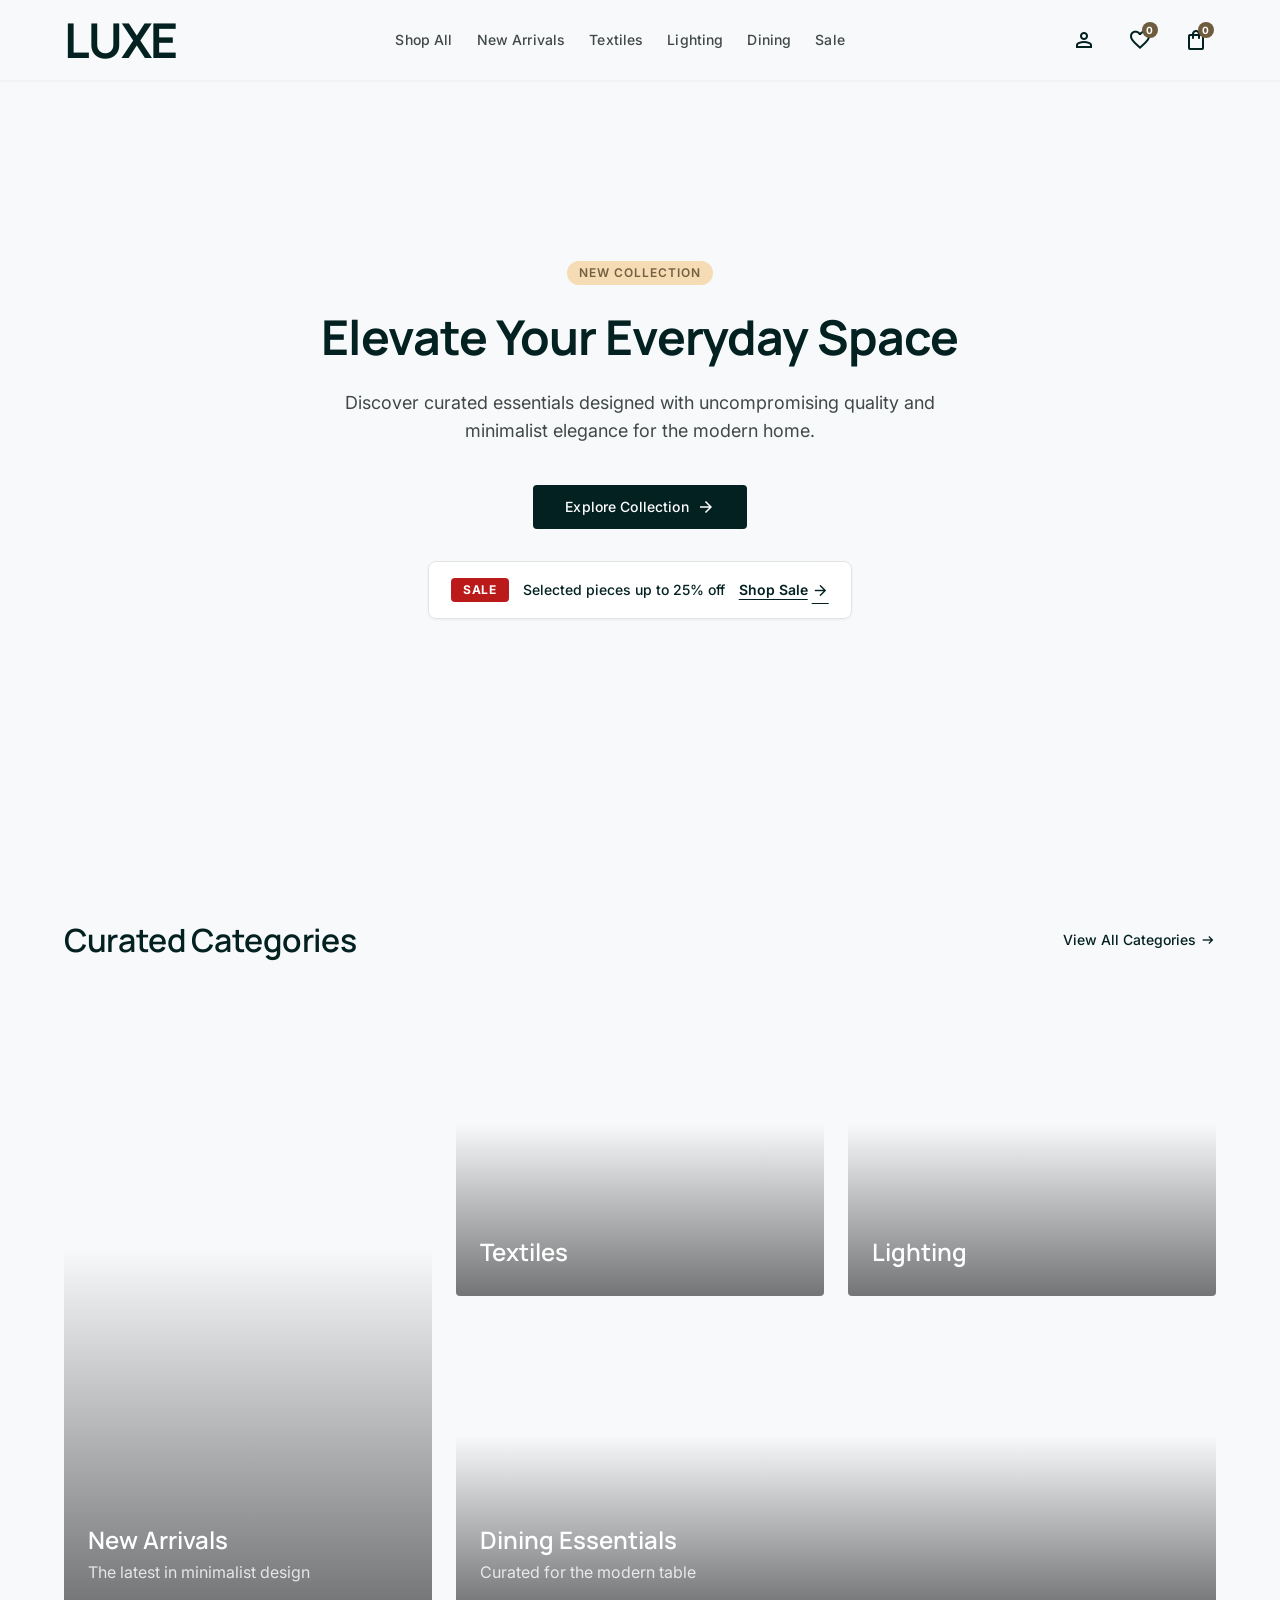
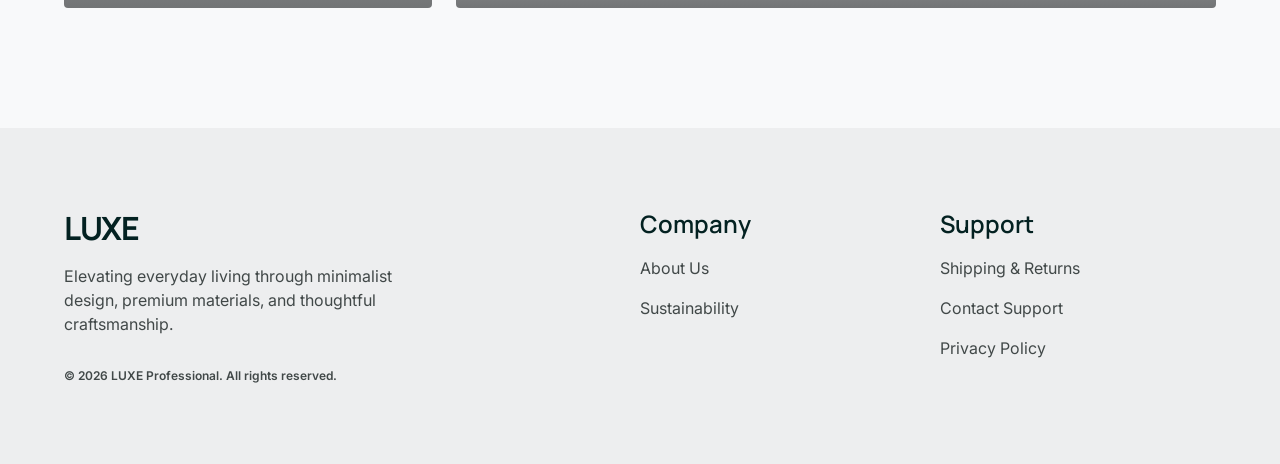
==== index.html @ 27bda7c8 "moved index.html to main folder" ====
<!DOCTYPE html>
<html lang="en">

<head>
  <meta charset="utf-8" />
  <meta name="viewport" content="width=device-width, initial-scale=1.0" />
  <title>LUXE Professional — Elevate Your Everyday Space</title>
  <meta name="description"
    content="Discover curated essentials designed with uncompromising quality and minimalist elegance for the modern home." />
  <link rel="preconnect" href="https://fonts.googleapis.com" />
  <link rel="preconnect" href="https://fonts.gstatic.com" crossorigin />
  <link href="https://fonts.googleapis.com/css2?family=Material+Symbols+Outlined:wght,FILL@100..700,0..1&display=swap"
    rel="stylesheet" />
  <link href="ethereal_commerce/css/styles.css" rel="stylesheet" />
</head>

<body>

  <!-- ======= HEADER ======= -->
  <header class="site-header" id="site-header">
    <div class="container header-inner">
      <a class="logo" href="index.html">LUXE</a>

      <nav class="nav-links" id="nav-links">
        <a class="nav-link" href="ethereal_commerce/shop.html">Shop All</a>
        <a class="nav-link" href="ethereal_commerce/shop.html?category=new-arrivals">New Arrivals</a>
        <a class="nav-link" href="ethereal_commerce/shop.html?category=textiles">Textiles</a>
        <a class="nav-link" href="ethereal_commerce/shop.html?category=lighting">Lighting</a>
        <a class="nav-link" href="ethereal_commerce/shop.html?category=dining">Dining</a>
        <a class="nav-link " href="ethereal_commerce/sale.html">Sale</a>

      </nav>

      <div class="header-icons">
        <button class="icon-btn" aria-label="Account" onclick="location.href='ethereal_commerce/account.html'">
          <span class="material-symbols-outlined">person</span>
        </button>
        <button class="icon-btn" aria-label="Wishlist" onclick="location.href='ethereal_commerce/wishlist.html'">
          <span class="material-symbols-outlined">favorite</span>
          <span class="wishlist-badge" id="wishlist-badge">0</span>
        </button>
        <button class="icon-btn" aria-label="Cart" onclick="location.href='ethereal_commerce/cart.html'">
          <span class="material-symbols-outlined">shopping_bag</span>
          <span class="cart-badge" id="cart-badge">0</span>
        </button>
        <button class="icon-btn mobile-menu-btn" aria-label="Menu" id="menu-toggle">
          <span class="material-symbols-outlined">menu</span>
        </button>
      </div>
    </div>
  </header>

  <!-- ======= MAIN ======= -->
  <main style="flex-grow:1;">

    <!-- Hero Section -->
    <section class="hero" id="hero">
      <div class="hero-bg"
        style="background-image: url('https://lh3.googleusercontent.com/aida-public/[base64]')">
      </div>
      <div class="hero-gradient"></div>
      <div class="hero-content">
        <span class="chip chip-champagne chip-pill animate-fade-in-up"
          style="margin-bottom:24px; letter-spacing:0.08em;">NEW COLLECTION</span>
        <h1 class="display-lg animate-fade-in-up stagger-1">Elevate Your Everyday Space</h1>
        <p class="body-lg animate-fade-in-up stagger-2">Discover curated essentials designed with uncompromising quality
          and minimalist elegance for the modern home.</p>
        <a class="btn btn-primary animate-fade-in-up stagger-3" href="ethereal_commerce/shop.html">
          Explore Collection
          <span class="material-symbols-outlined" style="font-size:18px;">arrow_forward</span>
        </a>
        <div class="sale-banner-home">

          <span class="chip chip-sale">
            SALE
          </span>

          <span class="sale-banner-text">
            Selected pieces up to 25% off
          </span>

          <a href="ethereal_commerce/sale.html" class="sale-banner-link">
            Shop Sale

            <span class="material-symbols-outlined">
              arrow_forward
            </span>
          </a>

        </div>
      </div>
    </section>


    <!-- Curated Categories -->
    <section class="categories-section" id="categories">
      <div class="container">
        <div class="section-header">
          <h2 class="headline-lg">Curated Categories</h2>
          <a class="section-link" href="ethereal_commerce/categories.html">
            View All Categories
            <span class="material-symbols-outlined" style="font-size:16px;">arrow_right_alt</span>
          </a>
        </div>

        <div class="categories-grid">
          <!-- Category 1: New Arrivals (tall) -->
          <a class="category-card" href="ethereal_commerce/category.html?category=new-arrivals" id="cat-new-arrivals">
            <div class="category-card-bg"
              style="background-image: url('https://lh3.googleusercontent.com/aida-public/[base64]')">
            </div>
            <div class="category-card-overlay"></div>
            <div class="category-card-content">
              <h3 class="headline-md">New Arrivals</h3>
              <p class="body-md">The latest in minimalist design</p>
            </div>
          </a>

          <!-- Category 2: Textiles -->
          <a class="category-card" href="ethereal_commerce/category.html?category=textiles" id="cat-textiles">
            <div class="category-card-bg"
              style="background-image: url('https://lh3.googleusercontent.com/aida-public/[base64]')">
            </div>
            <div class="category-card-overlay"></div>
            <div class="category-card-content">
              <h3 class="headline-md">Textiles</h3>
            </div>
          </a>

          <!-- Category 3: Lighting -->
          <a class="category-card" href="ethereal_commerce/category.html?category=lighting" id="cat-lighting">
            <div class="category-card-bg"
              style="background-image: url('https://lh3.googleusercontent.com/aida-public/[base64]')">
            </div>
            <div class="category-card-overlay"></div>
            <div class="category-card-content">
              <h3 class="headline-md">Lighting</h3>
            </div>
          </a>

          <!-- Category 4: Dining Essentials (wide) -->
          <a class="category-card" href="ethereal_commerce/category.html?category=dining" id="cat-dining">
            <div class="category-card-bg"
              style="background-image: url('https://lh3.googleusercontent.com/aida-public/[base64]')">
            </div>
            <div class="category-card-overlay"></div>
            <div class="category-card-content">
              <h3 class="headline-md">Dining Essentials</h3>
              <p class="body-md">Curated for the modern table</p>
            </div>
          </a>
        </div>
      </div>
    </section>

  </main>


  <!-- ======= FOOTER ======= -->
  <footer class="site-footer">
    <div class="container footer-inner">
      <div class="footer-brand">
        <span class="logo" style="font-size:32px; line-height:40px;">LUXE</span>
        <p class="footer-brand-desc">Elevating everyday living through minimalist design, premium materials, and
          thoughtful craftsmanship.</p>
        <p class="footer-copyright">© 2026 LUXE Professional. All rights reserved.</p>
      </div>
      <div>
        <h4 class="footer-col-title">Company</h4>
        <div class="footer-links">
          <a class="footer-link" href="#">About Us</a>
          <a class="footer-link" href="#">Sustainability</a>
        </div>
      </div>
      <div>
        <h4 class="footer-col-title">Support</h4>
        <div class="footer-links">
          <a class="footer-link" href="#">Shipping &amp; Returns</a>
          <a class="footer-link" href="#">Contact Support</a>
          <a class="footer-link" href="#">Privacy Policy</a>
        </div>
      </div>
    </div>
  </footer>

  <script src="js/app.js"></script>
</body>

</html>
---- ethereal_commerce/css/styles.css ----
/* ========================================================================
   LUXE — Design System (Ethereal Commerce)
   ======================================================================== */

/* --- Google Fonts --- */
@import url('https://fonts.googleapis.com/css2?family=Inter:wght@400;500;600&family=Manrope:wght@600;700&display=swap');

/* --- CSS Custom Properties --- */
:root {
  /* Colors — Surface */
  --surface: #f8f9fa;
  --surface-dim: #d9dadb;
  --surface-bright: #f8f9fa;
  --surface-container-lowest: #ffffff;
  --surface-container-low: #f3f4f5;
  --surface-container: #edeeef;
  --surface-container-high: #e7e8e9;
  --surface-container-highest: #e1e3e4;
  --on-surface: #191c1d;
  --on-surface-variant: #414848;
  --inverse-surface: #2e3132;
  --inverse-on-surface: #f0f1f2;
  --surface-variant: #e1e3e4;
  --surface-tint: #476363;

  /* Colors — Primary */
  --primary: #032121;
  --on-primary: #ffffff;
  --primary-container: #1a3636;
  --on-primary-container: #829f9f;
  --inverse-primary: #aecccc;
  --primary-fixed: #cae8e8;
  --primary-fixed-dim: #aecccc;
  --on-primary-fixed: #022020;
  --on-primary-fixed-variant: #304b4b;

  /* Colors — Secondary */
  --secondary: #6f5b3d;
  --on-secondary: #ffffff;
  --secondary-container: #f6dcb5;
  --on-secondary-container: #736041;
  --secondary-fixed: #f9dfb8;
  --secondary-fixed-dim: #dcc39e;
  --on-secondary-fixed: #261903;
  --on-secondary-fixed-variant: #554427;

  /* Colors — Tertiary */
  --tertiary: #2e170b;
  --on-tertiary: #ffffff;
  --tertiary-container: #462b1e;
  --on-tertiary-container: #b89180;
  --tertiary-fixed: #ffdbcc;
  --tertiary-fixed-dim: #e8bdaa;
  --on-tertiary-fixed: #2d160a;
  --on-tertiary-fixed-variant: #5e4032;

  /* Colors — Error */
  --error: #ba1a1a;
  --on-error: #ffffff;
  --error-container: #ffdad6;
  --on-error-container: #93000a;

  /* Colors — Background */
  --background: #f8f9fa;
  --on-background: #191c1d;

  /* Colors — Outline */
  --outline: #727878;
  --outline-variant: #c1c8c7;

  /* Border Radius */
  --radius-sm: 0.25rem;
  --radius: 0.5rem;
  --radius-md: 0.75rem;
  --radius-lg: 1rem;
  --radius-xl: 1.5rem;
  --radius-full: 9999px;

  /* Spacing */
  --unit: 8px;
  --gutter: 24px;
  --container-max: 1280px;
  --margin-desktop: 64px;
  --margin-mobile: 20px;

  /* Shadows */
  --shadow-sm: 0 1px 3px rgba(0, 0, 0, 0.05);
  --shadow-md: 0 4px 20px rgba(0, 0, 0, 0.05);
  --shadow-lg: 0 10px 40px rgba(0, 0, 0, 0.08);
}

/* --- Reset & Base --- */
*,
*::before,
*::after {
  margin: 0;
  padding: 0;
  box-sizing: border-box;
}

html {
  scroll-behavior: smooth;
  -webkit-text-size-adjust: 100%;
}

body {
  font-family: 'Inter', sans-serif;
  font-size: 16px;
  line-height: 24px;
  font-weight: 400;
  color: var(--on-background);
  background-color: var(--background);
  -webkit-font-smoothing: antialiased;
  -moz-osx-font-smoothing: grayscale;
  min-height: 100vh;
  display: flex;
  flex-direction: column;
}

a {
  color: inherit;
  text-decoration: none;
}

img {
  display: block;
  max-width: 100%;
  height: auto;
}

button {
  font-family: inherit;
  cursor: pointer;
  border: none;
  background: none;
  font-size: inherit;
  color: inherit;
}

input,
select {
  font-family: inherit;
  font-size: inherit;
  color: inherit;
}

ul,
ol {
  list-style: none;
}

/* --- Typography --- */
.display-lg {
  font-family: 'Manrope', sans-serif;
  font-size: 48px;
  line-height: 56px;
  font-weight: 700;
  letter-spacing: -0.02em;
}

.headline-lg {
  font-family: 'Manrope', sans-serif;
  font-size: 32px;
  line-height: 40px;
  font-weight: 600;
  letter-spacing: -0.01em;
}

.headline-md {
  font-family: 'Manrope', sans-serif;
  font-size: 24px;
  line-height: 32px;
  font-weight: 600;
}

.body-lg {
  font-family: 'Inter', sans-serif;
  font-size: 18px;
  line-height: 28px;
  font-weight: 400;
}

.body-md {
  font-family: 'Inter', sans-serif;
  font-size: 16px;
  line-height: 24px;
  font-weight: 400;
}

.label-md {
  font-family: 'Inter', sans-serif;
  font-size: 14px;
  line-height: 20px;
  font-weight: 500;
  letter-spacing: 0.01em;
}

.label-sm {
  font-family: 'Inter', sans-serif;
  font-size: 12px;
  line-height: 16px;
  font-weight: 600;
}

/* --- Layout --- */
.container {
  max-width: var(--container-max);
  margin: 0 auto;
  padding-left: var(--margin-desktop);
  padding-right: var(--margin-desktop);
  width: 100%;
}

/* --- Material Icons --- */
.material-symbols-outlined {
  font-variation-settings: 'FILL' 0, 'wght' 400, 'GRAD' 0, 'opsz' 24;
  vertical-align: middle;
}

.material-symbols-outlined.filled {
  font-variation-settings: 'FILL' 1, 'wght' 400, 'GRAD' 0, 'opsz' 24;
}

/* =====================================================
   HEADER / NAVBAR
   ===================================================== */
.site-header {
  position: sticky;
  top: 0;
  z-index: 50;
  background: var(--surface);
  box-shadow: var(--shadow-sm);
  transition: all 0.3s ease;
}

.header-inner {
  display: flex;
  align-items: center;
  justify-content: space-between;
  height: 80px;
}

.logo {
  font-family: 'Manrope', sans-serif;
  font-size: 48px;
  line-height: 56px;
  font-weight: 700;
  letter-spacing: -0.04em;
  color: var(--primary);
  transition: opacity 0.2s;
}

.logo:hover {
  opacity: 0.8;
}

/* Desktop Nav */
.nav-links {
  display: flex;
  align-items: center;
  gap: var(--gutter);
}

.nav-link {
  font-family: 'Inter', sans-serif;
  font-size: 14px;
  line-height: 20px;
  font-weight: 500;
  letter-spacing: 0.01em;
  color: var(--on-surface-variant);
  transition: color 0.2s, opacity 0.2s;
}

.nav-link:hover {
  color: var(--primary);
}

.nav-link.active {
  color: var(--primary);
  font-weight: 600;
  border-bottom: 2px solid var(--primary);
  padding-bottom: 2px;
}

/* Header Icons */
.header-icons {
  display: flex;
  align-items: center;
  gap: 16px;
  color: var(--primary);
}

.icon-btn {
  display: flex;
  align-items: center;
  justify-content: center;
  padding: 8px;
  transition: opacity 0.2s;
  position: relative;
}

.icon-btn:hover {
  opacity: 0.7;
}

.cart-badge,
.wishlist-badge {
  position: absolute;
  top: 2px;
  right: 2px;
  background: var(--secondary);
  color: var(--on-secondary);
  font-size: 10px;
  font-weight: 700;
  width: 16px;
  height: 16px;
  border-radius: var(--radius-full);
  display: flex;
  align-items: center;
  justify-content: center;
  line-height: 1;
}

/* Mobile Menu Toggle */
.mobile-menu-btn {
  display: none;
  padding: 8px;
  color: var(--primary);
}

/* =====================================================
   BUTTONS
   ===================================================== */
.btn {
  display: inline-flex;
  align-items: center;
  justify-content: center;
  gap: 8px;
  font-family: 'Inter', sans-serif;
  font-size: 14px;
  line-height: 20px;
  font-weight: 500;
  letter-spacing: 0.01em;
  border-radius: var(--radius-sm);
  padding: 12px 32px;
  transition: all 0.2s ease;
  cursor: pointer;
  border: none;
}

.btn-primary {
  background: var(--primary);
  color: var(--on-primary);
}

.btn-primary:hover {
  background: var(--primary-container);
  color: var(--on-primary);
}

.btn-secondary {
  background: transparent;
  color: var(--on-background);
  border: 1px solid var(--on-background);
}

.btn-secondary:hover {
  background: var(--surface-container);
}

.btn-ghost {
  background: transparent;
  color: var(--primary);
  padding: 8px 0;
}

.btn-ghost:hover {
  opacity: 0.8;
}

/* Full Width */
.btn-full {
  width: 100%;
}

/* =====================================================
   INPUTS
   ===================================================== */
.input-field {
  width: 100%;
  padding: 10px 16px;
  border: 1px solid var(--outline-variant);
  border-radius: var(--radius-sm);
  background: var(--surface-container-lowest);
  color: var(--on-background);
  font-family: 'Inter', sans-serif;
  font-size: 16px;
  line-height: 24px;
  transition: border-color 0.2s;
  outline: none;
}

.input-field:focus {
  border-color: var(--on-background);
}

.input-field::placeholder {
  color: var(--outline);
}

/* Select */
.select-field {
  appearance: none;
  background: transparent;
  border: 1px solid var(--outline-variant);
  color: var(--on-surface);
  font-family: 'Inter', sans-serif;
  font-size: 14px;
  line-height: 20px;
  font-weight: 500;
  padding: 10px 40px 10px 16px;
  border-radius: var(--radius-sm);
  cursor: pointer;
  transition: border-color 0.2s;
  outline: none;
}

.select-field:focus {
  border-color: var(--primary);
}

.select-wrapper {
  position: relative;
  display: inline-block;
}

.select-wrapper .material-symbols-outlined {
  position: absolute;
  right: 12px;
  top: 50%;
  transform: translateY(-50%);
  pointer-events: none;
  color: var(--on-surface-variant);
}

/* Checkbox */
.checkbox-label {
  display: flex;
  align-items: center;
  gap: 12px;
  cursor: pointer;
  font-size: 16px;
  line-height: 24px;
  color: var(--on-surface-variant);
  transition: color 0.2s;
}

.checkbox-label:hover {
  color: var(--primary);
}

.checkbox-label input[type="checkbox"] {
  width: 16px;
  height: 16px;
  accent-color: var(--primary);
  cursor: pointer;
  border-radius: var(--radius-sm);
}

/* =====================================================
   CHIPS / TAGS
   ===================================================== */
.chip {
  display: inline-block;
  padding: 4px 12px;
  font-family: 'Inter', sans-serif;
  font-size: 12px;
  line-height: 16px;
  font-weight: 600;
  letter-spacing: 0.05em;
  text-transform: uppercase;
  border-radius: var(--radius-sm);
}

.chip-secondary {
  background: var(--secondary);
  color: var(--on-secondary);
}

.chip-champagne {
  background: var(--secondary-container);
  color: var(--on-secondary-container);
}

.chip-tertiary {
  background: var(--tertiary);
  color: var(--on-tertiary);
}

.chip-outline {
  background: rgba(114, 120, 120, 0.15);
  color: var(--on-surface);
  backdrop-filter: blur(8px);
}

.chip-pill {
  border-radius: var(--radius-full);
}

/* =====================================================
   PRODUCT CARDS
   ===================================================== */
.product-card {
  display: flex;
  flex-direction: column;
  cursor: pointer;
}

.product-card-image {
  position: relative;
  width: 100%;
  aspect-ratio: 3 / 4;
  background: transparent;
  overflow: hidden;
  margin-bottom: 16px;
  border-radius: var(--radius-sm);
}

.product-card-image img {
  width: 100%;
  height: 100%;
  object-fit: contain;
  transition: transform 0.5s ease;
}

.product-card:hover .product-card-image img {
  transform: scale(1.05);
}

.product-card-image .chip {
  position: absolute;
  top: 16px;
  left: 16px;
  z-index: 2;
}

.product-card-image .quick-add {
  position: absolute;
  bottom: 16px;
  right: 16px;
  width: 44px;
  height: 44px;
  border-radius: var(--radius-full);
  background: rgba(248, 249, 250, 0.8);
  backdrop-filter: blur(8px);
  display: flex;
  align-items: center;
  justify-content: center;
  color: var(--primary);
  box-shadow: var(--shadow-sm);
  opacity: 0;
  transform: translateY(16px);
  transition: all 0.3s ease;
}

.product-card:hover .product-card-image .quick-add {
  opacity: 1;
  transform: translateY(0);
}

.quick-add:hover {
  background: var(--surface);
}

.product-card-info {
  display: flex;
  justify-content: space-between;
  align-items: flex-start;
}

.product-card-name {
  font-family: 'Manrope', sans-serif;
  font-size: 16px;
  line-height: 24px;
  font-weight: 600;
  color: var(--primary);
  margin-bottom: 4px;
}

.product-card-variant {
  font-size: 14px;
  color: var(--on-surface-variant);
}

.product-card-price {
  font-family: 'Inter', sans-serif;
  font-size: 18px;
  line-height: 28px;
  font-weight: 500;
  color: var(--primary);
}

/* Wishlist on card */
.product-card-image .wishlist-btn {
  position: absolute;
  top: 12px;
  right: 12px;
  width: 34px;
  height: 34px;
  border-radius: var(--radius-full);
  background: rgba(248, 249, 250, 0.88);
  backdrop-filter: blur(4px);
  display: flex;
  align-items: center;
  justify-content: center;
  color: var(--on-surface-variant);
  opacity: 0;
  transition: all 0.25s ease;
  z-index: 3;
}

.product-card:hover .product-card-image .wishlist-btn {
  opacity: 1;
}

.product-card-image .wishlist-btn.active,
.wishlist-btn.active {
  opacity: 1 !important;
  color: var(--error);
  background: var(--surface-container-lowest);
  box-shadow: var(--shadow-sm);
}

.wishlist-btn:hover {
  color: var(--error);
  background: var(--surface-container-lowest);
  transform: scale(1.08);
}

.wishlist-btn .material-symbols-outlined {
  transition: transform 0.2s ease, font-variation-settings 0.2s ease;
}

.wishlist-btn.active .material-symbols-outlined,
.wishlist-action.active .material-symbols-outlined {
  font-variation-settings: 'FILL' 1;
  color: var(--error);
}

.wishlist-action.active {
  border-color: var(--error);
  background: rgba(186, 26, 26, 0.06);
  color: var(--error);
}

/* =====================================================
   BREADCRUMBS
   ===================================================== */
.breadcrumbs {
  display: flex;
  align-items: center;
  gap: 4px;
  font-size: 14px;
  font-weight: 500;
  color: var(--on-surface-variant);
  margin-bottom: 32px;
}

.breadcrumbs a {
  transition: color 0.2s;
}

.breadcrumbs a:hover {
  color: var(--primary);
}

.breadcrumbs .material-symbols-outlined {
  font-size: 16px;
}

.breadcrumbs .current {
  color: var(--primary);
  font-weight: 600;
}

/* =====================================================
   QUANTITY SELECTOR
   ===================================================== */
.qty-selector {
  display: flex;
  align-items: center;
  border: 1px solid var(--outline-variant);
  border-radius: var(--radius-sm);
  overflow: hidden;
}

.qty-selector button {
  width: 40px;
  height: 40px;
  display: flex;
  align-items: center;
  justify-content: center;
  color: var(--on-surface-variant);
  transition: background 0.2s, color 0.2s;
}

.qty-selector button:hover {
  background: var(--surface-container);
  color: var(--primary);
}

.qty-selector .qty-value {
  width: 40px;
  text-align: center;
  font-size: 16px;
  line-height: 24px;
  border: none;
  background: transparent;
  outline: none;
}

/* =====================================================
   SIZE SELECTOR
   ===================================================== */
.size-grid {
  display: grid;
  grid-template-columns: repeat(4, 1fr);
  gap: 12px;
}

.size-btn {
  padding: 8px;
  text-align: center;
  border: 1px solid var(--outline-variant);
  border-radius: var(--radius-sm);
  font-family: 'Inter', sans-serif;
  font-size: 14px;
  font-weight: 500;
  color: var(--on-surface-variant);
  transition: all 0.2s;
}

.size-btn:hover {
  border-color: var(--primary);
  color: var(--primary);
}

.size-btn.active {
  border-width: 2px;
  border-color: var(--primary);
  color: var(--primary);
  font-weight: 600;
}

.size-btn.disabled {
  color: var(--outline);
  cursor: not-allowed;
  background: var(--surface-container-lowest);
}

/* =====================================================
   COLOR SELECTOR
   ===================================================== */
.color-swatches {
  display: flex;
  gap: 12px;
}

.color-swatch {
  width: 32px;
  height: 32px;
  border-radius: var(--radius-full);
  border: none;
  cursor: pointer;
  transition: all 0.2s;
  outline: 1px solid var(--outline-variant);
  outline-offset: 2px;
}

.color-swatch.active {
  outline: 2px solid var(--primary);
  outline-offset: 2px;
}

.color-swatch:hover {
  outline-color: var(--outline);
}

/* =====================================================
   ACCORDION (Details & Care / Shipping)
   ===================================================== */
.accordion {
  border-top: 1px solid var(--surface-variant);
}

.accordion details {
  border-bottom: 1px solid var(--surface-variant);
}

.accordion summary {
  display: flex;
  justify-content: space-between;
  align-items: center;
  padding: 16px 0;
  cursor: pointer;
  list-style: none;
  font-family: 'Manrope', sans-serif;
  font-size: 18px;
  font-weight: 600;
  color: var(--on-surface);
}

.accordion summary::-webkit-details-marker {
  display: none;
}

.accordion summary .material-symbols-outlined {
  transition: transform 0.3s ease;
  color: var(--on-surface-variant);
}

.accordion details[open] summary .material-symbols-outlined {
  transform: rotate(180deg);
}

.accordion .accordion-content {
  padding-bottom: 16px;
  font-size: 16px;
  line-height: 24px;
  color: var(--on-surface-variant);
}

.accordion .accordion-content ul {
  list-style: disc;
  padding-left: 20px;
}

.accordion .accordion-content ul li {
  margin-bottom: 8px;
}

/* =====================================================
   PAGINATION
   ===================================================== */
.pagination {
  display: flex;
  justify-content: center;
  align-items: center;
  gap: 8px;
  margin-top: 80px;
}

.page-btn {
  width: 40px;
  height: 40px;
  display: flex;
  align-items: center;
  justify-content: center;
  border-radius: var(--radius-sm);
  font-size: 14px;
  font-weight: 500;
  color: var(--on-surface-variant);
  transition: all 0.2s;
}

.page-btn:hover {
  background: var(--surface-container);
}

.page-btn.active {
  background: var(--primary);
  color: var(--on-primary);
}

.page-arrow {
  width: 40px;
  height: 40px;
  display: flex;
  align-items: center;
  justify-content: center;
  border: 1px solid var(--outline-variant);
  border-radius: var(--radius-sm);
  color: var(--on-surface-variant);
  transition: all 0.2s;
}

.page-arrow:hover {
  color: var(--primary);
  border-color: var(--primary);
}

.page-arrow:disabled {
  cursor: not-allowed;
  opacity: 0.4;
}

/* =====================================================
   PAGE-SPECIFIC: CATEGORY LANDING PAGES
   ===================================================== */
.category-hero {
  position: relative;
  min-height: calc(100vh - 80px);
  display: flex;
  align-items: end;
  background-size: cover;
  background-position: center;
  color: #ffffff;
}

.category-hero-overlay {
  position: absolute;
  inset: 0;
  background: linear-gradient(90deg, rgba(25, 28, 29, 0.76), rgba(25, 28, 29, 0.22));
}

.category-hero-content {
  position: relative;
  z-index: 1;
  max-width: 720px;
  padding-top: 96px;
  padding-bottom: 72px;
}

.category-breadcrumbs {
  margin-bottom: 56px;
}

.category-breadcrumbs a,
.category-breadcrumbs .current {
  color: rgba(255, 255, 255, 0.85);
}

.category-hero .category-eyebrow,
.category-hero h1,
.category-hero p {
  color: #ffffff;
}

.category-hero h1 {
  margin: 12px 0 16px;
}

.category-hero .body-lg {
  max-width: 620px;
  margin-bottom: 32px;
}

.categories-page {
  padding: 64px 0 120px;
}

.categories-page-heading {
  max-width: 680px;
  margin: 40px 0 52px;
}

.categories-page-heading .label-md {
  color: var(--secondary);
  margin-bottom: 12px;
}

.categories-page-heading h1 {
  color: var(--primary);
  margin-bottom: 16px;
}

.categories-page-heading p {
  color: var(--on-surface-variant);
}

.all-categories-grid {
  display: grid;
  grid-template-columns: repeat(2, 1fr);
  gap: 20px;
}

.all-category-card {
  position: relative;
  min-height: 310px;
  padding: 28px;
  display: flex;
  flex-direction: column;
  justify-content: end;
  overflow: hidden;
  background-size: cover;
  background-position: center;
  color: #ffffff;
  border-radius: var(--radius-sm);
  isolation: isolate;
}

.all-category-card::before {
  content: '';
  position: absolute;
  inset: 0;
  z-index: -1;
  background: linear-gradient(to top, rgba(25, 28, 29, 0.72), rgba(25, 28, 29, 0.1));
  transition: background 0.2s;
}

.all-category-card:hover::before {
  background: linear-gradient(to top, rgba(25, 28, 29, 0.82), rgba(25, 28, 29, 0.22));
}

.all-category-card span {
  font-size: 30px;
  font-weight: 500;
  margin-bottom: 8px;
}

.all-category-card small {
  font-size: 16px;
  color: rgba(255, 255, 255, 0.85);
}

@media (max-width: 700px) {
  .category-hero {
    min-height: 480px;
  }

  .all-categories-grid {
    grid-template-columns: 1fr;
  }
}

/* =====================================================
   FOOTER
   ===================================================== */
.site-footer {
  margin-top: auto;
  background: var(--surface-container);
  width: 100%;
}

.footer-inner {
  display: grid;
  grid-template-columns: 2fr 1fr 1fr;
  gap: var(--gutter);
  padding-top: 80px;
  padding-bottom: 80px;
}

.footer-brand .logo {
  margin-bottom: 16px;
  display: block;
}

.footer-brand-desc {
  font-size: 16px;
  line-height: 24px;
  color: var(--on-surface-variant);
  max-width: 360px;
  margin-bottom: 32px;
}

.footer-copyright {
  font-size: 12px;
  line-height: 16px;
  font-weight: 600;
  color: var(--on-surface-variant);
}

.footer-col-title {
  font-family: 'Manrope', sans-serif;
  font-size: 24px;
  line-height: 32px;
  font-weight: 600;
  color: var(--primary);
  margin-bottom: 16px;
}

.footer-links {
  display: flex;
  flex-direction: column;
  gap: 16px;
}

.footer-link {
  font-size: 16px;
  line-height: 24px;
  color: var(--on-surface-variant);
  transition: all 0.2s;
}

.footer-link:hover {
  color: var(--on-surface);
  text-decoration: underline;
}

/* =====================================================
   PAGE-SPECIFIC: HERO
   ===================================================== */
.hero {
  position: relative;
  height: 80vh;
  min-height: 600px;
  width: 100%;
  display: flex;
  align-items: center;
  justify-content: center;
  overflow: hidden;
}

.hero-bg {
  position: absolute;
  inset: 0;
  background-size: cover;
  background-position: center;
  background-repeat: no-repeat;
  opacity: 0.9;
}

.hero-gradient {
  position: absolute;
  inset: 0;
  background: linear-gradient(to top, rgba(248, 249, 250, 0.8), transparent 60%, transparent);
}

.hero-content {
  position: relative;
  z-index: 10;
  text-align: center;
  display: flex;
  flex-direction: column;
  align-items: center;
  max-width: 768px;
  padding: 0 var(--margin-desktop);
}

.hero-content h1 {
  color: var(--primary);
  margin-bottom: 24px;
}

.hero-content p {
  color: var(--on-surface-variant);
  margin-bottom: 40px;
  max-width: 640px;
}

/* =====================================================
   PAGE-SPECIFIC: CATEGORIES GRID
   ===================================================== */
.categories-section {
  padding: 120px 0;
}

.section-header {
  display: flex;
  align-items: center;
  justify-content: space-between;
  margin-bottom: 48px;
}

.section-header h2 {
  color: var(--primary);
}

.section-link {
  display: inline-flex;
  align-items: center;
  gap: 4px;
  font-size: 14px;
  font-weight: 500;
  color: var(--primary);
  transition: opacity 0.2s;
}

.section-link:hover {
  text-decoration: underline;
  text-underline-offset: 4px;
}

.categories-grid {
  display: grid;
  grid-template-columns: repeat(3, 1fr);
  grid-template-rows: repeat(2, 1fr);
  gap: var(--gutter);
  height: 600px;
}

.category-card {
  position: relative;
  overflow: hidden;
  border-radius: var(--radius-sm);
  display: block;
}

.category-card:nth-child(1) {
  grid-row: 1 / 3;
}

.category-card:nth-child(4) {
  grid-column: 2 / 4;
}

.category-card-bg {
  position: absolute;
  inset: 0;
  background-size: cover;
  background-position: center;
  transition: transform 0.7s ease;
}

.category-card:hover .category-card-bg {
  transform: scale(1.05);
}

.category-card-overlay {
  position: absolute;
  inset: 0;
  background: linear-gradient(to top, rgba(25, 28, 29, 0.6), transparent 60%);
}

.category-card-content {
  position: absolute;
  bottom: 0;
  left: 0;
  padding: 24px;
  width: 100%;
}

.category-card-content h3 {
  color: #ffffff;
  margin-bottom: 4px;
}

.category-card-content p {
  color: rgba(255, 255, 255, 0.8);
  font-size: 16px;
}

/* =====================================================
   PAGE-SPECIFIC: SHOP / CATALOG
   ===================================================== */
.shop-header {
  display: flex;
  flex-direction: column;
  gap: 24px;
  margin-bottom: 40px;
  padding-bottom: 24px;
  border-bottom: 1px solid var(--surface-container-highest);
}

.shop-header-row {
  display: flex;
  justify-content: space-between;
  align-items: flex-end;
}

.shop-layout {
  display: flex;
  gap: var(--gutter);
}

.shop-sidebar {
  width: 256px;
  flex-shrink: 0;
  padding-right: 32px;
}

.shop-content {
  flex: 1;
}

.filter-group {
  margin-bottom: 32px;
  padding-bottom: 24px;
  border-bottom: 1px solid var(--surface-container-highest);
}

.filter-title {
  font-family: 'Manrope', sans-serif;
  font-size: 18px;
  font-weight: 600;
  color: var(--primary);
  margin-bottom: 16px;
  display: flex;
  justify-content: space-between;
  align-items: center;
  cursor: pointer;
}

.filter-options {
  display: flex;
  flex-direction: column;
  gap: 12px;
}

.price-range {
  display: flex;
  align-items: center;
  gap: 8px;
}

.price-input-wrap {
  position: relative;
  flex: 1;
}

.price-input-wrap .currency {
  position: absolute;
  left: 12px;
  top: 50%;
  transform: translateY(-50%);
  color: var(--on-surface-variant);
}

.price-input {
  width: 100%;
  padding: 8px 12px 8px 28px;
  border: 1px solid var(--outline-variant);
  border-radius: var(--radius-sm);
  background: transparent;
  font-size: 16px;
  outline: none;
  transition: border-color 0.2s;
}

.price-input:focus {
  border-color: var(--primary);
}



.product-grid {
  display: grid;
  grid-template-columns: repeat(3, 1fr);
  gap: 24px 24px;
  row-gap: 48px;
}

/* =====================================================
   PAGE-SPECIFIC: PRODUCT DETAIL
   ===================================================== */
.product-hero {
  display: grid;
  grid-template-columns: 7fr 5fr;
  gap: 48px;
  margin-bottom: 96px;
}

.gallery {
  display: flex;
  gap: 16px;
  height: 720px;
}

.thumbnails {
  display: flex;
  flex-direction: column;
  gap: 16px;
  width: 96px;
  flex-shrink: 0;
  overflow-y: auto;
}

.thumb {
  width: 100%;
  height: 128px;
  border-radius: var(--radius-sm);
  overflow: hidden;
  border: 2px solid transparent;
  opacity: 0.7;
  cursor: pointer;
  transition: all 0.2s;
  flex-shrink: 0;
}

.thumb:hover {
  opacity: 1;
  border-color: var(--outline-variant);
}

.thumb.active {
  opacity: 1;
  border-color: var(--primary);
}

.thumb img {
  width: 100%;
  height: 100%;
  object-fit: contain;
}

.main-image {
  flex: 1;
  border-radius: var(--radius);
  overflow: hidden;
  background: transparent;
  position: relative;
}

.main-image img {
  width: 100%;
  height: 100%;
  object-fit: contain;
  transition: transform 0.7s ease;
}

.main-image:hover img {
  transform: scale(1.05);
}

.main-image .chip {
  position: absolute;
  top: 16px;
  left: 16px;
  z-index: 2;
}

.product-info {
  display: flex;
  flex-direction: column;
}

.product-title {
  margin-bottom: 8px;
}

.product-meta {
  display: flex;
  align-items: center;
  gap: 16px;
  margin-bottom: 16px;
}

.product-price {
  font-family: 'Inter', sans-serif;
  font-size: 18px;
  line-height: 28px;
  font-weight: 600;
  color: var(--primary);
}

.rating {
  display: flex;
  align-items: center;
  color: var(--secondary);
}

.rating .material-symbols-outlined {
  font-size: 18px;
}

.rating-count {
  margin-left: 8px;
  font-size: 12px;
  font-weight: 600;
  color: var(--on-surface-variant);
}

.product-description {
  color: var(--on-surface-variant);
  margin-bottom: 24px;
}

.divider {
  height: 1px;
  background: var(--surface-variant);
  width: 100%;
  margin: 24px 0;
}

.selector-header {
  display: flex;
  justify-content: space-between;
  align-items: flex-end;
  margin-bottom: 12px;
}

.selector-label {
  font-size: 14px;
  font-weight: 500;
  color: var(--on-surface);
}

.selector-label span {
  color: var(--on-surface-variant);
  margin-left: 4px;
}

.size-guide-link {
  font-size: 12px;
  font-weight: 600;
  color: var(--on-surface-variant);
  text-decoration: underline;
  transition: color 0.2s;
}

.size-guide-link:hover {
  color: var(--primary);
}

.product-actions {
  display: flex;
  gap: 16px;
  margin-bottom: 32px;
}

.product-actions .qty-selector {
  height: 48px;
  width: 128px;
  flex-shrink: 0;
}

.product-actions .qty-selector button {
  width: 40px;
  height: 100%;
}

.product-actions .btn-primary {
  flex: 1;
  height: 48px;
}

.wishlist-action {
  width: 48px;
  height: 48px;
  border: 1px solid var(--outline-variant);
  border-radius: var(--radius-sm);
  display: flex;
  align-items: center;
  justify-content: center;
  color: var(--on-surface-variant);
  flex-shrink: 0;
  transition: all 0.2s;
}

.wishlist-action:hover {
  color: var(--primary);
  border-color: var(--primary);
}

/* Complete the Look */
.related-section {
  margin-top: 128px;
}

.related-section .section-header {
  margin-bottom: 32px;
}

.related-grid {
  display: grid;
  grid-template-columns: repeat(4, 1fr);
  gap: var(--gutter);
}

.related-card {
  display: block;
}

.related-card-image {
  aspect-ratio: 3 / 4;
  background: transparent;
  border-radius: var(--radius);
  overflow: hidden;
  margin-bottom: 16px;
  position: relative;
}

.related-card-image img {
  width: 100%;
  height: 100%;
  object-fit: contain;
  transition: transform 0.5s ease;
}

.related-card:hover .related-card-image img {
  transform: scale(1.05);
}

.related-card-image .wishlist-btn {
  position: absolute;
  top: 12px;
  right: 12px;
  width: 32px;
  height: 32px;
  border-radius: var(--radius-full);
  background: rgba(248, 249, 250, 0.8);
  display: flex;
  align-items: center;
  justify-content: center;
  color: var(--on-surface);
  opacity: 0;
  transition: all 0.3s ease;
}

.related-card:hover .related-card-image .wishlist-btn {
  opacity: 1;
}

.related-card-name {
  font-family: 'Manrope', sans-serif;
  font-size: 16px;
  font-weight: 600;
  color: var(--on-surface);
  transition: color 0.2s;
}

.related-card:hover .related-card-name {
  color: var(--primary);
}

.related-card-price {
  font-size: 16px;
  color: var(--on-surface-variant);
  margin-top: 4px;
}

/* =====================================================
   PAGE-SPECIFIC: CART
   ===================================================== */
.cart-page {
  padding: 80px 0;
}

.cart-header {
  margin-bottom: 48px;
}

.cart-header h1 {
  margin-bottom: 8px;
}

.cart-header p {
  color: var(--on-surface-variant);
}

.cart-header a {
  color: var(--primary);
  text-decoration: underline;
  transition: opacity 0.2s;
}

.cart-header a:hover {
  opacity: 0.7;
}

.cart-layout {
  display: grid;
  grid-template-columns: 8fr 4fr;
  gap: var(--gutter);
  align-items: start;
}

.cart-items {
  display: flex;
  flex-direction: column;
  gap: 24px;
}

.cart-item {
  display: flex;
  background: var(--surface-container-lowest);
  border-radius: var(--radius);
  overflow: hidden;
  border: 1px solid var(--surface-variant);
}

.cart-item-image {
  width: 192px;
  min-height: 192px;
  background: transparent;
  flex-shrink: 0;
}

.cart-item-image img {
  width: 100%;
  height: 100%;
  object-fit: contain;
}

.cart-item-details {
  padding: 24px;
  flex: 1;
  display: flex;
  flex-direction: column;
  justify-content: space-between;
}

.cart-item-top {
  display: flex;
  justify-content: space-between;
  align-items: flex-start;
}

.cart-item-name {
  font-family: 'Manrope', sans-serif;
  font-size: 24px;
  line-height: 32px;
  font-weight: 600;
  color: var(--on-background);
  margin-bottom: 4px;
}

.cart-item-variant {
  color: var(--on-surface-variant);
  margin-bottom: 8px;
}

.cart-item-price {
  font-size: 18px;
  line-height: 28px;
  font-weight: 500;
  color: var(--on-background);
}

.cart-item-bottom {
  display: flex;
  justify-content: space-between;
  align-items: center;
  margin-top: 24px;
}

.remove-btn {
  display: flex;
  align-items: center;
  gap: 4px;
  font-size: 14px;
  font-weight: 500;
  color: var(--on-surface-variant);
  transition: color 0.2s;
}

.remove-btn:hover {
  color: var(--error);
}

.remove-btn .material-symbols-outlined {
  font-size: 18px;
}

/* Order Summary */
.order-summary {
  position: sticky;
  top: 112px;
  background: var(--surface-container-lowest);
  border-radius: var(--radius);
  padding: 24px;
  border: 1px solid var(--surface-variant);
  box-shadow: var(--shadow-sm);
}

.order-summary h2 {
  margin-bottom: 24px;
}

.summary-lines {
  display: flex;
  flex-direction: column;
  gap: 16px;
  margin-bottom: 24px;
  padding-bottom: 24px;
  border-bottom: 1px solid var(--surface-variant);
}

.summary-line {
  display: flex;
  justify-content: space-between;
  font-size: 16px;
  line-height: 24px;
  color: var(--on-surface);
}

.summary-total {
  display: flex;
  justify-content: space-between;
  align-items: flex-end;
  margin-bottom: 32px;
}

.summary-total .total-label {
  font-size: 18px;
  font-weight: 600;
  color: var(--on-background);
}

.summary-total .total-amount {
  font-family: 'Manrope', sans-serif;
  font-size: 24px;
  line-height: 32px;
  font-weight: 600;
  color: var(--on-background);
}

.promo-section {
  margin-bottom: 24px;
}

.promo-label {
  display: block;
  font-size: 12px;
  font-weight: 600;
  color: var(--on-surface-variant);
  margin-bottom: 8px;
}

.promo-row {
  display: flex;
  gap: 8px;
}

.promo-row .input-field {
  flex: 1;
}

.promo-row .btn-secondary {
  padding: 10px 16px;
  flex-shrink: 0;
}

.checkout-btn {
  width: 100%;
  padding: 16px 32px;
  font-weight: 600;
}

/* =====================================================
   RESPONSIVE
   ===================================================== */
@media (max-width: 1024px) {
  :root {
    --margin-desktop: 32px;
  }

  .product-hero {
    grid-template-columns: 1fr;
  }

  .gallery {
    height: 500px;
    flex-direction: column-reverse;
  }

  .thumbnails {
    flex-direction: row;
    width: 100%;
    height: auto;
    overflow-x: auto;
  }

  .thumb {
    width: 80px;
    height: 96px;
    flex-shrink: 0;
  }

  .related-grid {
    grid-template-columns: repeat(2, 1fr);
  }

  .cart-layout {
    grid-template-columns: 1fr;
  }

  .footer-inner {
    grid-template-columns: 1fr 1fr;
    gap: 40px;
  }
}

@media (max-width: 768px) {
  :root {
    --margin-desktop: var(--margin-mobile);
  }

  .display-lg {
    font-size: 36px;
    line-height: 44px;
  }

  .headline-lg {
    font-size: 26px;
    line-height: 34px;
  }

  .nav-links {
    display: none;
  }

  .nav-links.open {
    display: flex;
    flex-direction: column;
    position: absolute;
    top: 80px;
    left: 0;
    right: 0;
    background: var(--surface);
    padding: 24px var(--margin-mobile);
    gap: 16px;
    box-shadow: var(--shadow-md);
    z-index: 100;
  }

  .mobile-menu-btn {
    display: flex;
  }

  .hero {
    min-height: 500px;
    height: 70vh;
  }

  .categories-section {
    padding: 64px 0;
  }

  .categories-grid {
    grid-template-columns: 1fr;
    grid-template-rows: auto;
    height: auto;
  }

  .categories-grid .category-card {
    min-height: 240px;
    grid-column: auto !important;
    grid-row: auto !important;
  }

  .shop-sidebar {
    display: none;
  }

  .product-grid {
    grid-template-columns: repeat(2, 1fr);
  }

  .cart-item {
    flex-direction: column;
  }

  .cart-item-image {
    width: 100%;
    height: 200px;
  }

  .footer-inner {
    grid-template-columns: 1fr;
    gap: 32px;
  }

  .product-actions {
    flex-wrap: wrap;
  }

  .related-grid {
    grid-template-columns: repeat(2, 1fr);
  }
}

@media (max-width: 480px) {
  .product-grid {
    grid-template-columns: 1fr;
  }

  .related-grid {
    grid-template-columns: 1fr;
  }

  .size-grid {
    grid-template-columns: repeat(4, 1fr);
  }
}

/* =====================================================
   ANIMATIONS / MICRO-INTERACTIONS
   ===================================================== */
@keyframes fadeInUp {
  from {
    opacity: 0;
    transform: translateY(20px);
  }

  to {
    opacity: 1;
    transform: translateY(0);
  }
}

.animate-fade-in-up {
  animation: fadeInUp 0.6s ease forwards;
}

.stagger-1 {
  animation-delay: 0.1s;
}

.stagger-2 {
  animation-delay: 0.2s;
}

.stagger-3 {
  animation-delay: 0.3s;
}

.stagger-4 {
  animation-delay: 0.4s;
}

/* Scrollbar styling for thumbnails */
.thumbnails::-webkit-scrollbar {
  width: 4px;
  height: 4px;
}

.thumbnails::-webkit-scrollbar-track {
  background: var(--surface-container-low);
}

.thumbnails::-webkit-scrollbar-thumb {
  background: var(--outline-variant);
  border-radius: 4px;
}

/* Star rating half */
.star-half {
  font-variation-settings: 'FILL' 0, 'wght' 400, 'GRAD' 0, 'opsz' 24;
}

/* =====================================================
   CHECKOUT PAGE & MODAL
   ===================================================== */
.checkout-page {
  padding: 80px 0;
}

.checkout-grid {
  display: grid;
  grid-template-columns: 7fr 5fr;
  gap: 64px;
  align-items: start;
}

.checkout-form-section {
  display: flex;
  flex-direction: column;
  gap: 32px;
}

.checkout-form-group h2 {
  margin-bottom: 24px;
  color: var(--primary);
  font-family: 'Manrope', sans-serif;
  font-size: 24px;
}

.form-row {
  display: grid;
  grid-template-columns: 1fr 1fr;
  gap: 16px;
  margin-bottom: 16px;
}

.form-field {
  display: flex;
  flex-direction: column;
  gap: 8px;
  margin-bottom: 16px;
}

.form-field label {
  font-size: 14px;
  font-weight: 500;
  color: var(--on-surface);
}

.payment-methods {
  display: flex;
  gap: 16px;
  margin-bottom: 24px;
}

.payment-method {
  flex: 1;
  padding: 16px;
  border: 1px solid var(--outline-variant);
  border-radius: var(--radius-sm);
  text-align: center;
  cursor: pointer;
  transition: all 0.2s;
  font-weight: 500;
  color: var(--on-surface-variant);
}

.payment-method:hover {
  border-color: var(--primary);
  color: var(--primary);
}

.payment-method.active {
  border-width: 2px;
  border-color: var(--primary);
  color: var(--primary);
  font-weight: 600;
}

/* Modal */
.modal-overlay {
  position: fixed;
  inset: 0;
  background: rgba(25, 28, 29, 0.8);
  backdrop-filter: blur(4px);
  display: none;
  align-items: center;
  justify-content: center;
  z-index: 1000;
}

.modal-content {
  background: var(--surface-container-lowest);
  width: 100%;
  max-width: 480px;
  padding: 48px;
  border-radius: var(--radius);
  text-align: center;
  box-shadow: var(--shadow-lg);
  animation: fadeInUp 0.4s ease forwards;
}

.modal-content .material-symbols-outlined {
  font-size: 64px;
  color: var(--secondary);
  margin-bottom: 24px;
}

.modal-content h2 {
  color: var(--primary);
  margin-bottom: 16px;
}

.modal-content p {
  color: var(--on-surface-variant);
  margin-bottom: 32px;
}

@media (max-width: 1024px) {
  .product-detail-modal .modal-content {
    grid-template-columns: 1fr;
    max-height: 90vh;
  }

  .product-detail-layout {
    grid-template-columns: 1fr;
    gap: var(--space-6);
  }

  .gallery {
    height: auto;
    max-height: 500px;
    flex-direction: column-reverse;
  }

  .gallery-thumbs {
    flex-direction: row;
    width: 100%;
    max-height: 80px;
    overflow-x: auto;
    overflow-y: hidden;
  }

  .thumb {
    width: 70px;
    height: 70px;
    flex-shrink: 0;
  }

  .size-grid {
    grid-template-columns: repeat(4, 1fr);
  }

  .spec-grid {
    grid-template-columns: repeat(2, 1fr);
  }

  .pagination {
    margin-top: var(--space-6);
    padding-top: var(--space-4);
  }

  .page-arrow {
    width: 38px;
    height: 38px;
  }

  .page-arrow:hover {
    color: var(--primary);
    border-color: var(--primary);
  }

  .page-arrow:disabled {
    cursor: not-allowed;
    opacity: 0.4;
  }

  .page-number {
    width: 38px;
    height: 38px;
    font-size: var(--font-size-xs);
  }
}

@media (max-width: 480px) {

  .size-grid,
  .size-filter-grid {
    grid-template-columns: repeat(2, 1fr);
  }

  .spec-grid {
    grid-template-columns: 1fr;
  }
}

/* =====================================================
   SALE
   ===================================================== */

.chip-sale {
  background: var(--error);
  color: var(--on-error);
  font-weight: 700;
}


.sale-price {
  display: flex;
  flex-direction: column;
  align-items: flex-end;
  gap: 2px;
}


.old-price {
  font-size: 13px;
  line-height: 18px;
  color: var(--outline);
  text-decoration: line-through;
}


.new-price {
  font-size: 18px;
  line-height: 28px;
  font-weight: 700;
  color: var(--error);
}


.product-card-image .chip-sale {
  position: absolute;
  top: 16px;
  right: 16px;
  left: auto;
  z-index: 3;
}


.sale-nav-link {
  color: var(--error);
  font-weight: 700;
}


.sale-nav-link:hover {
  color: var(--error);
}

/* =====================================================
   HOME SALE BANNER
   ===================================================== */

.sale-banner-home {
  margin-top: 32px;
  padding: 16px 22px;

  display: flex;
  align-items: center;
  justify-content: center;

  gap: 14px;
  flex-wrap: wrap;

  background: rgba(255, 255, 255, 0.88);

  border: 1px solid var(--surface-variant);

  border-radius: var(--radius);

  backdrop-filter: blur(10px);

  box-shadow: var(--shadow-sm);
}


.sale-banner-text {
  font-size: 14px;
  font-weight: 500;
  color: var(--primary);
}


.sale-banner-link {
  display: inline-flex;
  align-items: center;
  gap: 4px;

  font-size: 14px;
  font-weight: 600;

  color: var(--primary);

  text-decoration: underline;
  text-underline-offset: 4px;

  transition: opacity 0.2s ease;
}


.sale-banner-link:hover {
  opacity: 0.65;
}


.sale-banner-link .material-symbols-outlined {
  font-size: 17px;
}

/* =====================================================
   SALE SYSTEM
   ===================================================== */

.chip-sale {
  background: var(--error);
  color: var(--on-error);
  font-weight: 700;
}


.sale-price {
  display: flex;
  flex-direction: column;
  align-items: flex-end;
  gap: 2px;
}


.old-price {
  font-size: 13px;
  line-height: 18px;
  color: var(--outline);
  text-decoration: line-through;
}


.new-price {
  font-size: 18px;
  line-height: 28px;
  font-weight: 700;
  color: var(--error);
}


.product-card-image .chip-sale {
  position: absolute;
  top: 16px;
  right: 16px;
  left: auto;
  z-index: 3;
}


.sale-nav-link {
  color: var(--error);
  font-weight: 700;
}


.sale-nav-link:hover {
  color: var(--error);
}


/* =====================================================
   SALE PRICE ON PRODUCT PAGE
   ===================================================== */

.product-old-price {
  display: inline-block;
  margin-right: 10px;
  color: var(--outline);
  font-size: 15px;
  text-decoration: line-through;
  font-weight: 400;
}


.product-sale-price {
  display: inline-block;
  color: var(--error);
  font-weight: 700;
}

/* =====================================================
   HOME SALE BANNER
   ===================================================== */

.sale-banner-home {
  margin-top: 32px;
  padding: 16px 22px;

  display: flex;
  align-items: center;
  justify-content: center;

  gap: 14px;
  flex-wrap: wrap;

  background: rgba(255, 255, 255, 0.88);

  border: 1px solid var(--surface-variant);

  border-radius: var(--radius);

  backdrop-filter: blur(10px);

  box-shadow: var(--shadow-sm);
}


.sale-banner-text {
  font-size: 14px;
  font-weight: 500;
  color: var(--primary);
}


.sale-banner-link {
  display: inline-flex;
  align-items: center;
  gap: 4px;

  font-size: 14px;
  font-weight: 600;

  color: var(--primary);

  text-decoration: underline;
  text-underline-offset: 4px;

  transition: opacity 0.2s ease;
}


.sale-banner-link:hover {
  opacity: 0.65;
}


.sale-banner-link .material-symbols-outlined {
  font-size: 17px;
}

/* =====================================================
   IMAGE ZOOM LENS
   ===================================================== */

/* Отключаем простое масштабирование при наведении */
.main-image:hover img {
  transform: none !important;
}

/* Разрешаем элементам выходить за границы фото */
.main-image {
  position: relative;
  overflow: visible !important;
}

#main-product-img {
  border-radius: var(--radius);
  display: block;
  width: 100%;
}

/* Квадратик-линза на оригинале */
.zoom-lens {
  position: absolute;
  border: 1px solid rgba(0, 0, 0, 0.4);
  background: rgba(255, 255, 255, 0.35);
  backdrop-filter: blur(1px);
  cursor: crosshair;
  display: none;
  pointer-events: none;
  /* чтобы события мыши не застревали на квадратике */
  z-index: 10;
}

/* Окно с увеличенной картинкой (всплывает справа от фото) */
.zoom-result {
  position: absolute;
  top: 10px;
  left: calc(100% + 37px);
  /* отступ 24px справа от фото */
  width: 480px;
  height: 480px;
  border: 1px solid var(--surface-variant);
  border-radius: var(--radius);
  background-color: var(--surface-container-lowest);
  background-repeat: no-repeat;
  box-shadow: var(--shadow-lg);
  display: none;
  z-index: 100;
  pointer-events: none;
}

/* На планшетах и смартфонах лупу отключаем */
@media (max-width: 1024px) {

  .zoom-lens,
  .zoom-result {
    display: none !important;
  }
}

.main-image:hover img,
.main-image img {
  transform: none !important;
  transition: none !important;
}

/* =====================================================
   AUTH & SAVED CARD STYLES
   ===================================================== */
.auth-tabs {
  display: flex;
  gap: 12px;
  margin-bottom: 24px;
}

.auth-tab-btn {
  flex: 1;
  padding: 12px;
  text-align: center;
  font-size: 16px;
  font-weight: 600;
  border-bottom: 2px solid var(--surface-variant);
  color: var(--on-surface-variant);
  transition: all 0.2s;
}

.auth-tab-btn.active {
  color: var(--primary);
  border-bottom-color: var(--primary);
}

.auth-card {
  background: var(--surface-container-lowest);
  border: 1px solid var(--surface-variant);
  border-radius: var(--radius);
  padding: 32px;
  box-shadow: var(--shadow-sm);
}

.saved-card-box {
  display: flex;
  justify-content: space-between;
  align-items: center;
  padding: 16px;
  border: 1.5px solid var(--primary);
  border-radius: var(--radius-sm);
  background: var(--surface-container-lowest);
}

.saved-card-info {
  display: flex;
  align-items: center;
  gap: 12px;
}

/* =====================================================
   WISHLIST PAGE
   ===================================================== */
.wishlist-header-row {
  display: flex;
  justify-content: space-between;
  align-items: flex-end;
  flex-wrap: wrap;
  gap: 16px;
  padding-bottom: 24px;
  border-bottom: 1px solid var(--surface-variant);
  margin-bottom: 36px;
}

.wishlist-header-title h1 {
  color: var(--primary);
  margin-bottom: 6px;
}

.wishlist-header-title p {
  color: var(--on-surface-variant);
}

.wishlist-header-actions {
  display: flex;
  align-items: center;
  gap: 12px;
  flex-wrap: wrap;
}

.wishlist-grid {
  display: grid;
  grid-template-columns: repeat(auto-fill, minmax(280px, 1fr));
  gap: 32px;
  margin-bottom: 48px;
}

.wishlist-card {
  background: var(--surface-container-lowest);
  border: 1px solid var(--surface-variant);
  border-radius: var(--radius);
  overflow: hidden;
  display: flex;
  flex-direction: column;
  transition: transform 0.25s ease, box-shadow 0.25s ease;
  position: relative;
}

.wishlist-card:hover {
  transform: translateY(-4px);
  box-shadow: var(--shadow-md);
}

.wishlist-card-image-wrap {
  position: relative;
  aspect-ratio: 1;
  overflow: hidden;
  background: var(--surface-container);
  display: block;
}

.wishlist-card-image-wrap img {
  width: 100%;
  height: 100%;
  object-fit: cover;
  transition: transform 0.4s ease;
}

.wishlist-card:hover .wishlist-card-image-wrap img {
  transform: scale(1.04);
}

.wishlist-card-remove {
  position: absolute;
  top: 12px;
  right: 12px;
  width: 34px;
  height: 34px;
  border-radius: var(--radius-full);
  background: rgba(248, 249, 250, 0.9);
  backdrop-filter: blur(4px);
  display: flex;
  align-items: center;
  justify-content: center;
  color: var(--on-surface-variant);
  transition: all 0.2s ease;
  z-index: 2;
}

.wishlist-card-remove:hover {
  color: var(--error);
  background: #ffffff;
  transform: scale(1.1);
}

.wishlist-card-content {
  padding: 20px;
  display: flex;
  flex-direction: column;
  flex-grow: 1;
  justify-content: space-between;
  gap: 16px;
}

.wishlist-card-meta {
  display: flex;
  flex-direction: column;
  gap: 6px;
}

.wishlist-card-name {
  font-family: 'Manrope', sans-serif;
  font-size: 16px;
  font-weight: 600;
  color: var(--primary);
  line-height: 1.3;
}

.wishlist-card-name:hover {
  text-decoration: underline;
}

.wishlist-card-variant {
  font-size: 13px;
  color: var(--on-surface-variant);
}

.wishlist-card-pricing {
  margin-top: 4px;
}

.wishlist-card-actions {
  display: flex;
  gap: 8px;
  margin-top: auto;
}

.wishlist-card-actions .btn {
  flex: 1;
  padding: 10px 12px;
  font-size: 13px;
  white-space: nowrap;
}

.wishlist-empty-state {
  text-align: center;
  padding: 80px 20px;
  border: 1px dashed var(--surface-variant);
  border-radius: var(--radius-lg);
  background: var(--surface-container-lowest);
  max-width: 560px;
  margin: 40px auto 80px;
}

.wishlist-empty-icon {
  width: 72px;
  height: 72px;
  border-radius: var(--radius-full);
  background: rgba(186, 26, 26, 0.08);
  color: var(--error);
  display: flex;
  align-items: center;
  justify-content: center;
  margin: 0 auto 20px;
}

.wishlist-empty-icon .material-symbols-outlined {
  font-size: 36px;
}

.wishlist-empty-state h2 {
  color: var(--primary);
  margin-bottom: 10px;
}

.wishlist-empty-state p {
  color: var(--on-surface-variant);
  margin-bottom: 28px;
  font-size: 15px;
  line-height: 1.6;
}

@media (max-width: 480px) {
  .size-grid {
    grid-template-columns: repeat(2, 1fr);
  }

  .spec-grid {
    grid-template-columns: 1fr;
  }
}
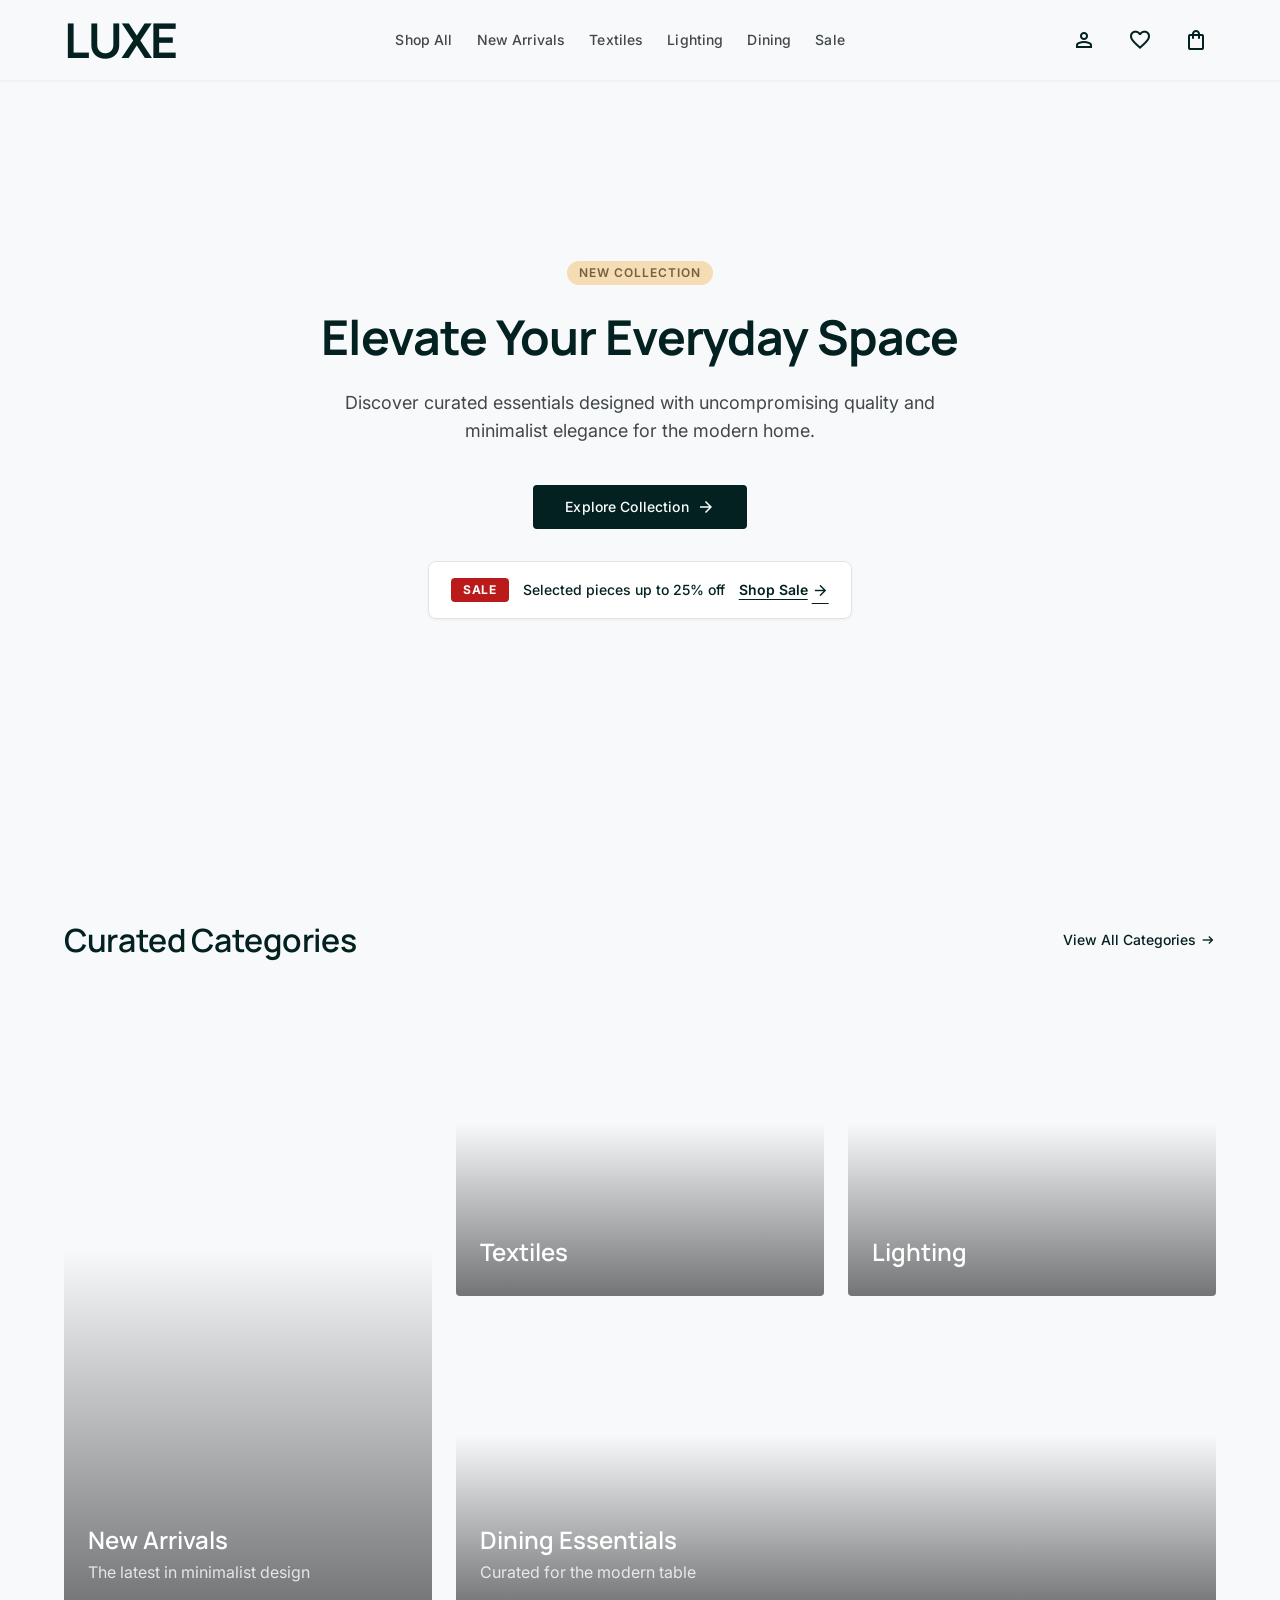
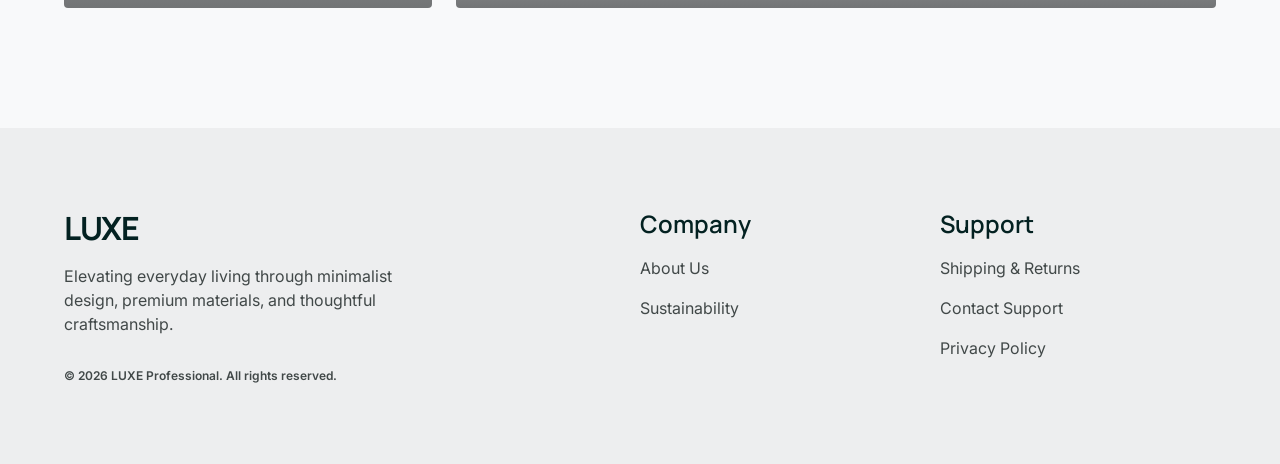
==== commit 9fd532a8: "V 0.2" ====
--- a/index.html
+++ b/index.html
@@ -183,7 +183,7 @@
     </div>
   </footer>
 
-  <script src="js/app.js"></script>
+  <script src="ethereal_commerce/js/app.js"></script>
 </body>
 
 </html>
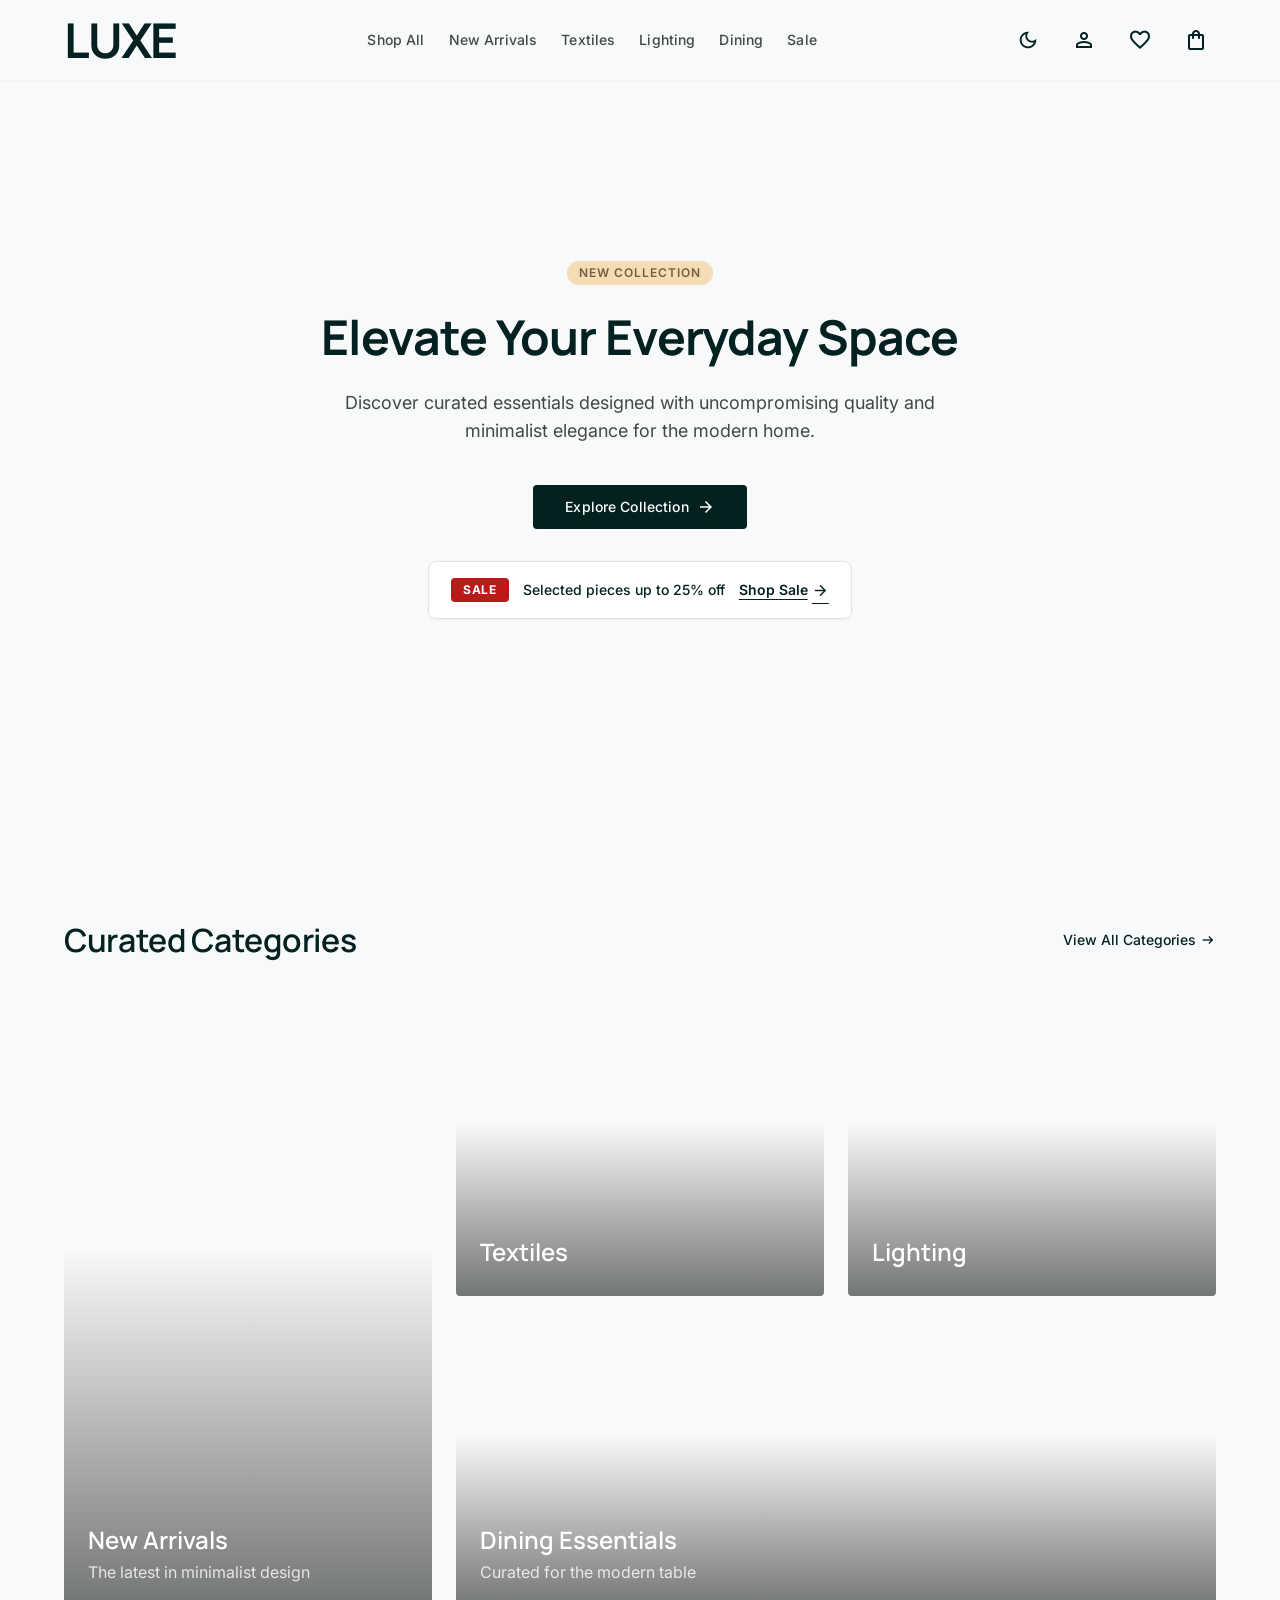
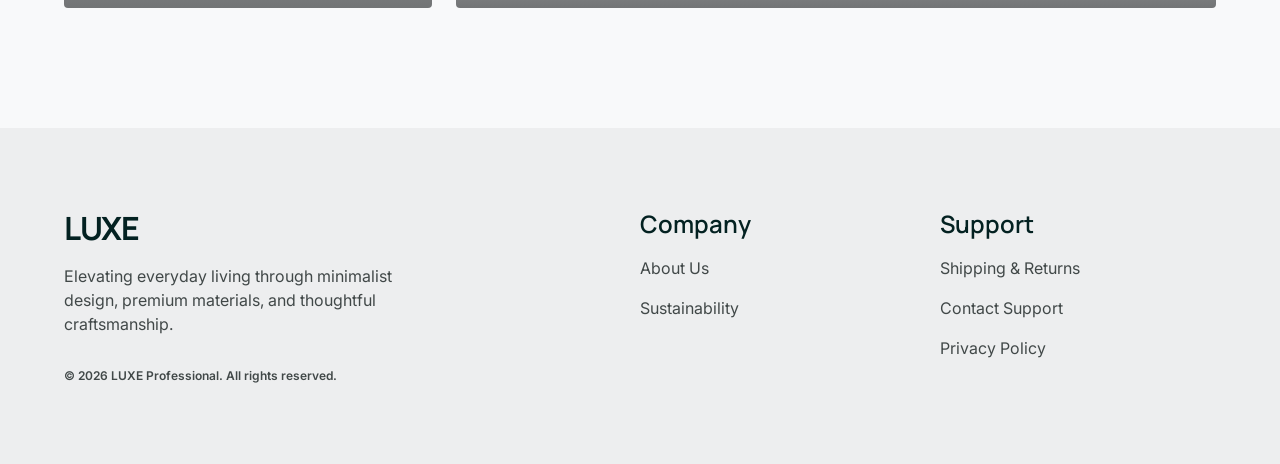
==== commit 48afcb65: "newew" ====
--- a/index.html
+++ b/index.html
@@ -12,6 +12,13 @@
   <link href="https://fonts.googleapis.com/css2?family=Material+Symbols+Outlined:wght,FILL@100..700,0..1&display=swap"
     rel="stylesheet" />
   <link href="ethereal_commerce/css/styles.css" rel="stylesheet" />
+  <script>
+    (function () {
+      var saved = localStorage.getItem('luxe-theme');
+      var theme = saved || (window.matchMedia && window.matchMedia('(prefers-color-scheme: dark)').matches ? 'dark' : 'light');
+      document.documentElement.setAttribute('data-theme', theme);
+    })();
+  </script>
 </head>
 
 <body>
@@ -32,6 +39,9 @@
       </nav>
 
       <div class="header-icons">
+        <button class="icon-btn theme-toggle-btn" id="theme-toggle" type="button" aria-label="Toggle theme" title="Toggle theme">
+          <span class="material-symbols-outlined theme-toggle-icon">dark_mode</span>
+        </button>
         <button class="icon-btn" aria-label="Account" onclick="location.href='ethereal_commerce/account.html'">
           <span class="material-symbols-outlined">person</span>
         </button>
--- a/ethereal_commerce/css/styles.css
+++ b/ethereal_commerce/css/styles.css
@@ -89,6 +89,84 @@
   --shadow-lg: 0 10px 40px rgba(0, 0, 0, 0.08);
 }
 
+/* --- Dark Theme Custom Properties --- */
+[data-theme="dark"] {
+  /* Colors — Surface */
+  --surface: #101317;
+  --surface-dim: #090b0e;
+  --surface-bright: #1c2227;
+  --surface-container-lowest: #0c0e11;
+  --surface-container-low: #14181c;
+  --surface-container: #181d22;
+  --surface-container-high: #20262c;
+  --surface-container-highest: #283037;
+  --on-surface: #f1f4f6;
+  --on-surface-variant: #9aa4ab;
+  --inverse-surface: #f0f2f4;
+  --inverse-on-surface: #101317;
+  --surface-variant: #222931;
+  --surface-tint: #8cd6d6;
+
+  /* Colors — Primary */
+  --primary: #ffffff;
+  --on-primary: #0a0c0f;
+  --primary-container: #dce2e6;
+  --on-primary-container: #0a0c0f;
+  --inverse-primary: #032121;
+  --primary-fixed: #20272e;
+  --primary-fixed-dim: #181d22;
+  --on-primary-fixed: #ffffff;
+  --on-primary-fixed-variant: #b0bac0;
+
+  /* Colors — Secondary (Refined Champagne Gold) */
+  --secondary: #deb881;
+  --on-secondary: #241905;
+  --secondary-container: #47361b;
+  --on-secondary-container: #fbe0b6;
+  --secondary-fixed: #47361b;
+  --secondary-fixed-dim: #382a13;
+  --on-secondary-fixed: #fbe0b6;
+  --on-secondary-fixed-variant: #deb881;
+
+  /* Colors — Tertiary */
+  --tertiary: #e4a78a;
+  --on-tertiary: #3b1c0e;
+  --tertiary-container: #522b19;
+  --on-tertiary-container: #ffd5c1;
+  --tertiary-fixed: #522b19;
+  --tertiary-fixed-dim: #3f1f10;
+  --on-tertiary-fixed: #ffd5c1;
+  --on-tertiary-fixed-variant: #e4a78a;
+
+  /* Colors — Error */
+  --error: #ff7070;
+  --on-error: #ffffff;
+  --error-container: #5c1818;
+  --on-error-container: #ffd5d5;
+
+  /* Colors — Background */
+  --background: #090b0e;
+  --on-background: #f1f4f6;
+
+  /* Colors — Outline */
+  --outline: #707b85;
+  --outline-variant: #262e36;
+
+  /* Shadows */
+  --shadow-sm: 0 1px 4px rgba(0, 0, 0, 0.5);
+  --shadow-md: 0 4px 24px rgba(0, 0, 0, 0.6);
+  --shadow-lg: 0 12px 48px rgba(0, 0, 0, 0.75);
+}
+
+html[data-theme="dark"] {
+  color-scheme: dark;
+}
+
+html[data-theme="light"],
+html:not([data-theme="dark"]) {
+  color-scheme: light;
+}
+
 /* --- Reset & Base --- */
 *,
 *::before,
@@ -2265,6 +2343,60 @@
 
 .sale-nav-link:hover {
   color: var(--error);
+}
+
+.discount-count {
+  font-size: 13px;
+  color: var(--on-surface-variant);
+  margin-left: 4px;
+}
+
+.sale-mobile-filters {
+  display: none;
+  gap: 8px;
+  overflow-x: auto;
+  padding-bottom: 12px;
+  margin-bottom: 24px;
+  -webkit-overflow-scrolling: touch;
+  scrollbar-width: none;
+}
+
+.sale-mobile-filters::-webkit-scrollbar {
+  display: none;
+}
+
+@media (max-width: 900px) {
+  .sale-mobile-filters {
+    display: flex;
+  }
+}
+
+.sale-pill {
+  display: inline-flex;
+  align-items: center;
+  gap: 6px;
+  padding: 8px 16px;
+  border-radius: var(--radius-full);
+  border: 1px solid var(--outline-variant);
+  background: var(--surface);
+  color: var(--on-surface-variant);
+  font-family: 'Inter', sans-serif;
+  font-size: 13px;
+  font-weight: 500;
+  cursor: pointer;
+  white-space: nowrap;
+  transition: all 0.2s ease;
+}
+
+.sale-pill:hover {
+  border-color: var(--primary);
+  color: var(--primary);
+}
+
+.sale-pill.active {
+  background: var(--primary);
+  color: var(--surface);
+  border-color: var(--primary);
 }
 
 /* =====================================================
@@ -2768,4 +2900,299 @@
   .spec-grid {
     grid-template-columns: 1fr;
   }
+}
+
+/* =====================================================
+   THEME TOGGLE BUTTON & SMOOTH TRANSITION
+   ===================================================== */
+.icon-btn.theme-toggle-btn {
+  display: inline-flex;
+  align-items: center;
+  justify-content: center;
+  width: 40px;
+  height: 40px;
+  border-radius: var(--radius-full);
+  color: var(--primary);
+  background: transparent;
+  transition: background-color 0.2s ease, transform 0.25s ease, color 0.2s ease;
+  position: relative;
+  cursor: pointer;
+  padding: 0;
+  border: none;
+  opacity: 1;
+}
+
+.icon-btn.theme-toggle-btn:hover {
+  opacity: 1;
+  background: var(--surface-container);
+  transform: rotate(15deg) scale(1.08);
+}
+
+.icon-btn.theme-toggle-btn:active {
+  transform: rotate(15deg) scale(0.92);
+}
+
+.theme-toggle-btn .theme-toggle-icon {
+  font-size: 22px;
+  line-height: 1;
+  display: block;
+  transition: transform 0.4s cubic-bezier(0.34, 1.56, 0.64, 1), color 0.2s ease;
+}
+
+[data-theme="dark"] .icon-btn.theme-toggle-btn {
+  color: #ffd166;
+}
+
+[data-theme="dark"] .icon-btn.theme-toggle-btn:hover {
+  background: var(--surface-container-high);
+  color: #ffe082;
+  transform: rotate(-15deg) scale(1.08);
+}
+
+/* Smooth transition when toggling themes */
+html.theme-transitioning,
+html.theme-transitioning *,
+html.theme-transitioning *::before,
+html.theme-transitioning *::after {
+  transition: background-color 0.3s ease, border-color 0.3s ease, color 0.3s ease, fill 0.3s ease, box-shadow 0.3s ease !important;
+  transition-delay: 0s !important;
+}
+
+/* =====================================================
+   DARK MODE COMPONENT ENHANCEMENTS
+   ===================================================== */
+[data-theme="dark"] .site-header {
+  background: rgba(16, 19, 23, 0.94);
+  backdrop-filter: blur(14px);
+  -webkit-backdrop-filter: blur(14px);
+  border-bottom: 1px solid var(--outline-variant);
+  box-shadow: 0 4px 20px rgba(0, 0, 0, 0.5);
+}
+
+[data-theme="dark"] .nav-links.open {
+  background: var(--surface);
+  border-bottom: 1px solid var(--outline-variant);
+}
+
+[data-theme="dark"] .hero-gradient {
+  background: linear-gradient(to top, rgba(9, 11, 14, 0.96) 0%, rgba(9, 11, 14, 0.4) 60%, transparent 100%);
+}
+
+[data-theme="dark"] .sale-banner-home {
+  background: rgba(20, 24, 29, 0.9);
+  border: 1px solid var(--surface-variant);
+  box-shadow: 0 8px 32px rgba(0, 0, 0, 0.5);
+}
+
+[data-theme="dark"] .sale-banner-text,
+[data-theme="dark"] .sale-banner-link {
+  color: #ffffff;
+}
+
+[data-theme="dark"] .category-card {
+  border: 1px solid var(--surface-variant);
+}
+
+[data-theme="dark"] .category-card-overlay {
+  background: linear-gradient(to top, rgba(9, 11, 14, 0.88) 0%, rgba(9, 11, 14, 0.25) 60%, transparent 100%);
+}
+
+[data-theme="dark"] .product-card-image {
+  background: var(--surface-container-low);
+  border: 1px solid var(--surface-variant);
+}
+
+[data-theme="dark"] .product-card-image .quick-add {
+  background: rgba(20, 24, 29, 0.92);
+  color: #ffffff;
+  border: 1px solid var(--surface-variant);
+  box-shadow: 0 4px 16px rgba(0, 0, 0, 0.6);
+}
+
+[data-theme="dark"] .product-card-image .quick-add:hover {
+  background: #ffffff;
+  color: #090b0e;
+}
+
+[data-theme="dark"] .btn-primary {
+  background: #ffffff;
+  color: #090b0e;
+  font-weight: 600;
+}
+
+[data-theme="dark"] .btn-primary:hover {
+  background: #dce2e6;
+  color: #090b0e;
+  transform: translateY(-1px);
+}
+
+[data-theme="dark"] .btn-secondary {
+  border-color: var(--outline);
+  color: #ffffff;
+}
+
+[data-theme="dark"] .btn-secondary:hover {
+  background: var(--surface-container-high);
+  border-color: #ffffff;
+}
+
+[data-theme="dark"] .input-field,
+[data-theme="dark"] .select-field {
+  background: var(--surface-container-lowest);
+  border-color: var(--outline-variant);
+  color: var(--on-background);
+}
+
+[data-theme="dark"] .input-field:focus,
+[data-theme="dark"] .select-field:focus {
+  border-color: var(--primary);
+  box-shadow: 0 0 0 2px rgba(255, 255, 255, 0.12);
+}
+
+[data-theme="dark"] .main-image {
+  background: var(--surface-container-low);
+  border: 1px solid var(--surface-variant);
+}
+
+[data-theme="dark"] .thumb {
+  background: var(--surface-container-low);
+  border-color: var(--surface-variant);
+}
+
+[data-theme="dark"] .thumb.active {
+  border-color: #ffffff;
+}
+
+[data-theme="dark"] .zoom-result {
+  background-color: var(--surface-container-lowest);
+  border-color: var(--surface-variant);
+  box-shadow: 0 12px 48px rgba(0, 0, 0, 0.75);
+}
+
+[data-theme="dark"] .zoom-lens {
+  border-color: rgba(255, 255, 255, 0.45);
+  background: rgba(255, 255, 255, 0.15);
+}
+
+[data-theme="dark"] .size-btn {
+  background: var(--surface-container-lowest);
+  border-color: var(--outline-variant);
+  color: var(--on-surface);
+}
+
+[data-theme="dark"] .size-btn:hover {
+  border-color: #ffffff;
+  color: #ffffff;
+}
+
+[data-theme="dark"] .size-btn.active {
+  background: var(--surface-container-high);
+  border-color: #ffffff;
+  color: #ffffff;
+}
+
+[data-theme="dark"] .qty-selector {
+  background: var(--surface-container-lowest);
+  border-color: var(--outline-variant);
+}
+
+[data-theme="dark"] .qty-selector .qty-value {
+  color: #ffffff;
+}
+
+[data-theme="dark"] .wishlist-action {
+  background: var(--surface-container-lowest);
+  border-color: var(--outline-variant);
+  color: var(--on-surface-variant);
+}
+
+[data-theme="dark"] .wishlist-action:hover {
+  border-color: #ffffff;
+  color: #ffffff;
+}
+
+[data-theme="dark"] .cart-item {
+  background: var(--surface-container-lowest);
+  border-color: var(--surface-variant);
+}
+
+[data-theme="dark"] .cart-item-image {
+  background: var(--surface-container-low);
+}
+
+[data-theme="dark"] .order-summary {
+  background: var(--surface-container-lowest);
+  border-color: var(--surface-variant);
+}
+
+[data-theme="dark"] .wishlist-card {
+  background: var(--surface-container-lowest);
+  border-color: var(--surface-variant);
+}
+
+[data-theme="dark"] .wishlist-card-image-wrap {
+  background: var(--surface-container-low);
+  border-bottom: 1px solid var(--surface-variant);
+}
+
+[data-theme="dark"] .wishlist-card-remove {
+  background: rgba(16, 19, 23, 0.85);
+  border: 1px solid var(--surface-variant);
+  color: var(--on-surface-variant);
+}
+
+[data-theme="dark"] .wishlist-card-remove:hover {
+  background: var(--error);
+  color: #ffffff;
+}
+
+[data-theme="dark"] .auth-card {
+  background: var(--surface-container-lowest);
+  border-color: var(--surface-variant);
+}
+
+[data-theme="dark"] .saved-card-box {
+  background: var(--surface-container-low);
+  border-color: #ffffff;
+}
+
+[data-theme="dark"] .payment-method {
+  background: var(--surface-container-lowest);
+  border-color: var(--outline-variant);
+}
+
+[data-theme="dark"] .payment-method:hover,
+[data-theme="dark"] .payment-method.active {
+  border-color: #ffffff;
+  color: #ffffff;
+}
+
+[data-theme="dark"] .modal-content {
+  background: var(--surface-container-lowest);
+  border: 1px solid var(--surface-variant);
+}
+
+[data-theme="dark"] .site-footer {
+  background: var(--surface-container);
+  border-top: 1px solid var(--outline-variant);
+}
+
+/* Custom dark scrollbar */
+[data-theme="dark"] ::-webkit-scrollbar {
+  width: 10px;
+  height: 10px;
+}
+
+[data-theme="dark"] ::-webkit-scrollbar-track {
+  background: #090b0e;
+}
+
+[data-theme="dark"] ::-webkit-scrollbar-thumb {
+  background: #232b32;
+  border-radius: var(--radius-full);
+  border: 2px solid #090b0e;
+}
+
+[data-theme="dark"] ::-webkit-scrollbar-thumb:hover {
+  background: #39444e;
 }
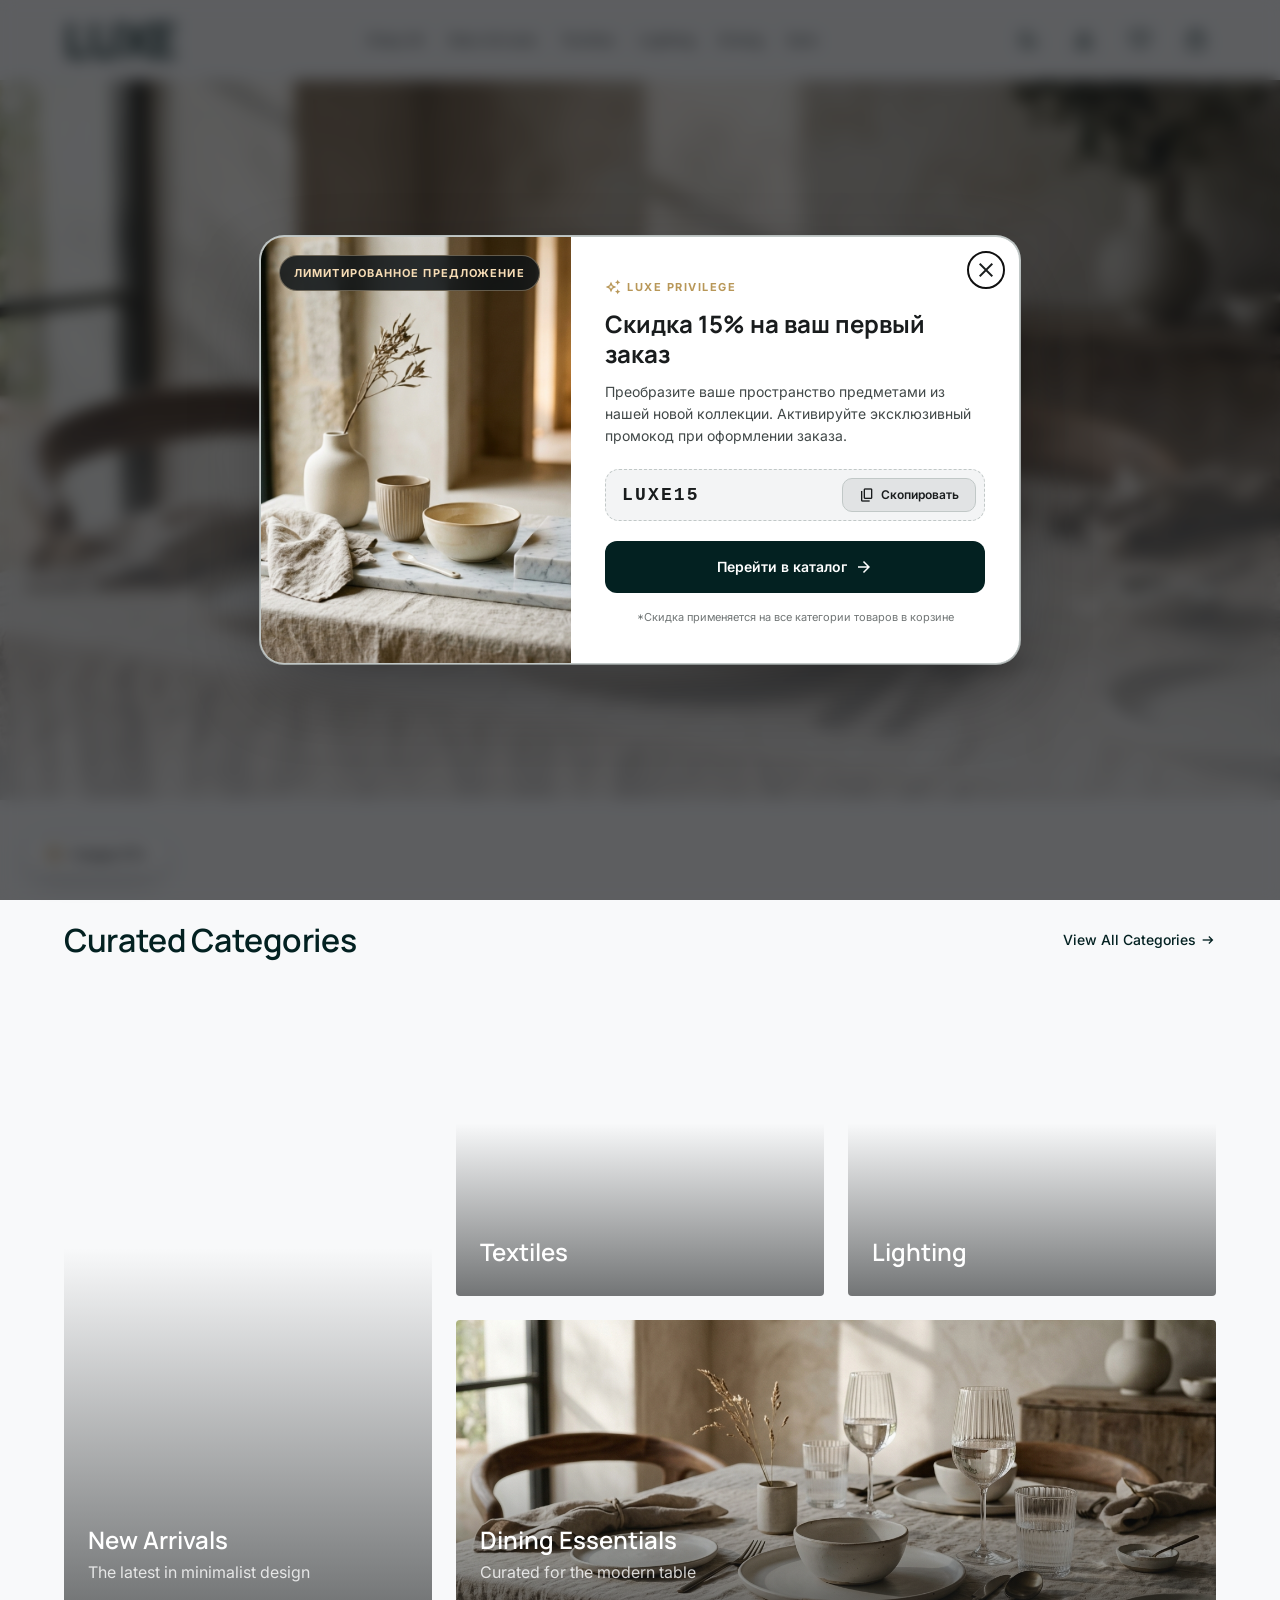
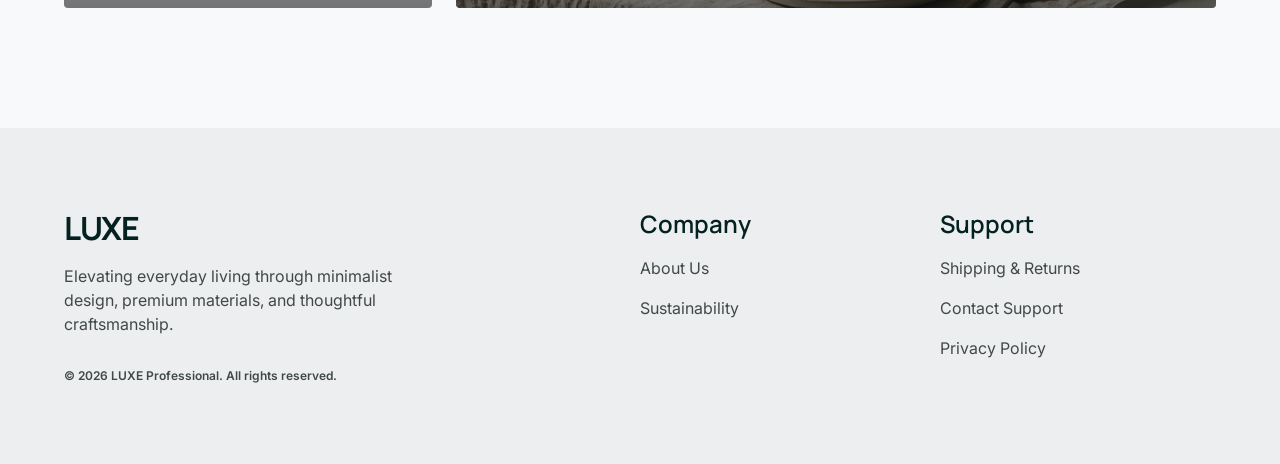
==== commit aa12a171: "V 1.0" ====
--- a/index.html
+++ b/index.html
@@ -39,7 +39,8 @@
       </nav>
 
       <div class="header-icons">
-        <button class="icon-btn theme-toggle-btn" id="theme-toggle" type="button" aria-label="Toggle theme" title="Toggle theme">
+        <button class="icon-btn theme-toggle-btn" id="theme-toggle" type="button" aria-label="Toggle theme"
+          title="Toggle theme">
           <span class="material-symbols-outlined theme-toggle-icon">dark_mode</span>
         </button>
         <button class="icon-btn" aria-label="Account" onclick="location.href='ethereal_commerce/account.html'">
@@ -65,10 +66,15 @@
 
     <!-- Hero Section -->
     <section class="hero" id="hero">
-      <div class="hero-bg"
-        style="background-image: url('https://lh3.googleusercontent.com/aida-public/[base64]')">
-      </div>
+      <!-- Фоновое видео вместо картинки -->
+      <video class="hero-video" autoplay muted loop playsinline poster="ethereal_commerce/img/dining-hero.jpg">
+        <source src="ethereal_commerce/video/hero.mp4" type="video/mp4" />
+      </video>
+
+      <!-- Затемняющий градиент поверх видео для читаемости текста -->
       <div class="hero-gradient"></div>
+
+      <!-- Контент поверх видео -->
       <div class="hero-content">
         <span class="chip chip-champagne chip-pill animate-fade-in-up"
           style="margin-bottom:24px; letter-spacing:0.08em;">NEW COLLECTION</span>
@@ -79,27 +85,9 @@
           Explore Collection
           <span class="material-symbols-outlined" style="font-size:18px;">arrow_forward</span>
         </a>
-        <div class="sale-banner-home">
-
-          <span class="chip chip-sale">
-            SALE
-          </span>
-
-          <span class="sale-banner-text">
-            Selected pieces up to 25% off
-          </span>
-
-          <a href="ethereal_commerce/sale.html" class="sale-banner-link">
-            Shop Sale
-
-            <span class="material-symbols-outlined">
-              arrow_forward
-            </span>
-          </a>
-
-        </div>
       </div>
     </section>
+
 
 
     <!-- Curated Categories -->
@@ -150,8 +138,7 @@
 
           <!-- Category 4: Dining Essentials (wide) -->
           <a class="category-card" href="ethereal_commerce/category.html?category=dining" id="cat-dining">
-            <div class="category-card-bg"
-              style="background-image: url('https://lh3.googleusercontent.com/aida-public/[base64]')">
+            <div class="category-card-bg" style="background-image: url('ethereal_commerce/img/dining-hero.jpg')">
             </div>
             <div class="category-card-overlay"></div>
             <div class="category-card-content">
--- a/ethereal_commerce/css/styles.css
+++ b/ethereal_commerce/css/styles.css
@@ -1,3198 +1,3511 @@
-/* ========================================================================
-   LUXE — Design System (Ethereal Commerce)
-   ======================================================================== */
-
-/* --- Google Fonts --- */
-@import url('https://fonts.googleapis.com/css2?family=Inter:wght@400;500;600&family=Manrope:wght@600;700&display=swap');
-
-/* --- CSS Custom Properties --- */
-:root {
-  /* Colors — Surface */
-  --surface: #f8f9fa;
-  --surface-dim: #d9dadb;
-  --surface-bright: #f8f9fa;
-  --surface-container-lowest: #ffffff;
-  --surface-container-low: #f3f4f5;
-  --surface-container: #edeeef;
-  --surface-container-high: #e7e8e9;
-  --surface-container-highest: #e1e3e4;
-  --on-surface: #191c1d;
-  --on-surface-variant: #414848;
-  --inverse-surface: #2e3132;
-  --inverse-on-surface: #f0f1f2;
-  --surface-variant: #e1e3e4;
-  --surface-tint: #476363;
-
-  /* Colors — Primary */
-  --primary: #032121;
-  --on-primary: #ffffff;
-  --primary-container: #1a3636;
-  --on-primary-container: #829f9f;
-  --inverse-primary: #aecccc;
-  --primary-fixed: #cae8e8;
-  --primary-fixed-dim: #aecccc;
-  --on-primary-fixed: #022020;
-  --on-primary-fixed-variant: #304b4b;
-
-  /* Colors — Secondary */
-  --secondary: #6f5b3d;
-  --on-secondary: #ffffff;
-  --secondary-container: #f6dcb5;
-  --on-secondary-container: #736041;
-  --secondary-fixed: #f9dfb8;
-  --secondary-fixed-dim: #dcc39e;
-  --on-secondary-fixed: #261903;
-  --on-secondary-fixed-variant: #554427;
-
-  /* Colors — Tertiary */
-  --tertiary: #2e170b;
-  --on-tertiary: #ffffff;
-  --tertiary-container: #462b1e;
-  --on-tertiary-container: #b89180;
-  --tertiary-fixed: #ffdbcc;
-  --tertiary-fixed-dim: #e8bdaa;
-  --on-tertiary-fixed: #2d160a;
-  --on-tertiary-fixed-variant: #5e4032;
-
-  /* Colors — Error */
-  --error: #ba1a1a;
-  --on-error: #ffffff;
-  --error-container: #ffdad6;
-  --on-error-container: #93000a;
-
-  /* Colors — Background */
-  --background: #f8f9fa;
-  --on-background: #191c1d;
-
-  /* Colors — Outline */
-  --outline: #727878;
-  --outline-variant: #c1c8c7;
-
-  /* Border Radius */
-  --radius-sm: 0.25rem;
-  --radius: 0.5rem;
-  --radius-md: 0.75rem;
-  --radius-lg: 1rem;
-  --radius-xl: 1.5rem;
-  --radius-full: 9999px;
-
-  /* Spacing */
-  --unit: 8px;
-  --gutter: 24px;
-  --container-max: 1280px;
-  --margin-desktop: 64px;
-  --margin-mobile: 20px;
-
-  /* Shadows */
-  --shadow-sm: 0 1px 3px rgba(0, 0, 0, 0.05);
-  --shadow-md: 0 4px 20px rgba(0, 0, 0, 0.05);
-  --shadow-lg: 0 10px 40px rgba(0, 0, 0, 0.08);
-}
-
-/* --- Dark Theme Custom Properties --- */
-[data-theme="dark"] {
-  /* Colors — Surface */
-  --surface: #101317;
-  --surface-dim: #090b0e;
-  --surface-bright: #1c2227;
-  --surface-container-lowest: #0c0e11;
-  --surface-container-low: #14181c;
-  --surface-container: #181d22;
-  --surface-container-high: #20262c;
-  --surface-container-highest: #283037;
-  --on-surface: #f1f4f6;
-  --on-surface-variant: #9aa4ab;
-  --inverse-surface: #f0f2f4;
-  --inverse-on-surface: #101317;
-  --surface-variant: #222931;
-  --surface-tint: #8cd6d6;
-
-  /* Colors — Primary */
-  --primary: #ffffff;
-  --on-primary: #0a0c0f;
-  --primary-container: #dce2e6;
-  --on-primary-container: #0a0c0f;
-  --inverse-primary: #032121;
-  --primary-fixed: #20272e;
-  --primary-fixed-dim: #181d22;
-  --on-primary-fixed: #ffffff;
-  --on-primary-fixed-variant: #b0bac0;
-
-  /* Colors — Secondary (Refined Champagne Gold) */
-  --secondary: #deb881;
-  --on-secondary: #241905;
-  --secondary-container: #47361b;
-  --on-secondary-container: #fbe0b6;
-  --secondary-fixed: #47361b;
-  --secondary-fixed-dim: #382a13;
-  --on-secondary-fixed: #fbe0b6;
-  --on-secondary-fixed-variant: #deb881;
-
-  /* Colors — Tertiary */
-  --tertiary: #e4a78a;
-  --on-tertiary: #3b1c0e;
-  --tertiary-container: #522b19;
-  --on-tertiary-container: #ffd5c1;
-  --tertiary-fixed: #522b19;
-  --tertiary-fixed-dim: #3f1f10;
-  --on-tertiary-fixed: #ffd5c1;
-  --on-tertiary-fixed-variant: #e4a78a;
-
-  /* Colors — Error */
-  --error: #ff7070;
-  --on-error: #ffffff;
-  --error-container: #5c1818;
-  --on-error-container: #ffd5d5;
-
-  /* Colors — Background */
-  --background: #090b0e;
-  --on-background: #f1f4f6;
-
-  /* Colors — Outline */
-  --outline: #707b85;
-  --outline-variant: #262e36;
-
-  /* Shadows */
-  --shadow-sm: 0 1px 4px rgba(0, 0, 0, 0.5);
-  --shadow-md: 0 4px 24px rgba(0, 0, 0, 0.6);
-  --shadow-lg: 0 12px 48px rgba(0, 0, 0, 0.75);
-}
-
-html[data-theme="dark"] {
-  color-scheme: dark;
-}
-
-html[data-theme="light"],
-html:not([data-theme="dark"]) {
-  color-scheme: light;
-}
-
-/* --- Reset & Base --- */
-*,
-*::before,
-*::after {
-  margin: 0;
-  padding: 0;
-  box-sizing: border-box;
-}
-
-html {
-  scroll-behavior: smooth;
-  -webkit-text-size-adjust: 100%;
-}
-
-body {
-  font-family: 'Inter', sans-serif;
-  font-size: 16px;
-  line-height: 24px;
-  font-weight: 400;
-  color: var(--on-background);
-  background-color: var(--background);
-  -webkit-font-smoothing: antialiased;
-  -moz-osx-font-smoothing: grayscale;
-  min-height: 100vh;
-  display: flex;
-  flex-direction: column;
-}
-
-a {
-  color: inherit;
-  text-decoration: none;
-}
-
-img {
-  display: block;
-  max-width: 100%;
-  height: auto;
-}
-
-button {
-  font-family: inherit;
-  cursor: pointer;
-  border: none;
-  background: none;
-  font-size: inherit;
-  color: inherit;
-}
-
-input,
-select {
-  font-family: inherit;
-  font-size: inherit;
-  color: inherit;
-}
-
-ul,
-ol {
-  list-style: none;
-}
-
-/* --- Typography --- */
-.display-lg {
-  font-family: 'Manrope', sans-serif;
-  font-size: 48px;
-  line-height: 56px;
-  font-weight: 700;
-  letter-spacing: -0.02em;
-}
-
-.headline-lg {
-  font-family: 'Manrope', sans-serif;
-  font-size: 32px;
-  line-height: 40px;
-  font-weight: 600;
-  letter-spacing: -0.01em;
-}
-
-.headline-md {
-  font-family: 'Manrope', sans-serif;
-  font-size: 24px;
-  line-height: 32px;
-  font-weight: 600;
-}
-
-.body-lg {
-  font-family: 'Inter', sans-serif;
-  font-size: 18px;
-  line-height: 28px;
-  font-weight: 400;
-}
-
-.body-md {
-  font-family: 'Inter', sans-serif;
-  font-size: 16px;
-  line-height: 24px;
-  font-weight: 400;
-}
-
-.label-md {
-  font-family: 'Inter', sans-serif;
-  font-size: 14px;
-  line-height: 20px;
-  font-weight: 500;
-  letter-spacing: 0.01em;
-}
-
-.label-sm {
-  font-family: 'Inter', sans-serif;
-  font-size: 12px;
-  line-height: 16px;
-  font-weight: 600;
-}
-
-/* --- Layout --- */
-.container {
-  max-width: var(--container-max);
-  margin: 0 auto;
-  padding-left: var(--margin-desktop);
-  padding-right: var(--margin-desktop);
-  width: 100%;
-}
-
-/* --- Material Icons --- */
-.material-symbols-outlined {
-  font-variation-settings: 'FILL' 0, 'wght' 400, 'GRAD' 0, 'opsz' 24;
-  vertical-align: middle;
-}
-
-.material-symbols-outlined.filled {
-  font-variation-settings: 'FILL' 1, 'wght' 400, 'GRAD' 0, 'opsz' 24;
-}
-
-/* =====================================================
-   HEADER / NAVBAR
-   ===================================================== */
-.site-header {
-  position: sticky;
-  top: 0;
-  z-index: 50;
-  background: var(--surface);
-  box-shadow: var(--shadow-sm);
-  transition: all 0.3s ease;
-}
-
-.header-inner {
-  display: flex;
-  align-items: center;
-  justify-content: space-between;
-  height: 80px;
-}
-
-.logo {
-  font-family: 'Manrope', sans-serif;
-  font-size: 48px;
-  line-height: 56px;
-  font-weight: 700;
-  letter-spacing: -0.04em;
-  color: var(--primary);
-  transition: opacity 0.2s;
-}
-
-.logo:hover {
-  opacity: 0.8;
-}
-
-/* Desktop Nav */
-.nav-links {
-  display: flex;
-  align-items: center;
-  gap: var(--gutter);
-}
-
-.nav-link {
-  font-family: 'Inter', sans-serif;
-  font-size: 14px;
-  line-height: 20px;
-  font-weight: 500;
-  letter-spacing: 0.01em;
-  color: var(--on-surface-variant);
-  transition: color 0.2s, opacity 0.2s;
-}
-
-.nav-link:hover {
-  color: var(--primary);
-}
-
-.nav-link.active {
-  color: var(--primary);
-  font-weight: 600;
-  border-bottom: 2px solid var(--primary);
-  padding-bottom: 2px;
-}
-
-/* Header Icons */
-.header-icons {
-  display: flex;
-  align-items: center;
-  gap: 16px;
-  color: var(--primary);
-}
-
-.icon-btn {
-  display: flex;
-  align-items: center;
-  justify-content: center;
-  padding: 8px;
-  transition: opacity 0.2s;
-  position: relative;
-}
-
-.icon-btn:hover {
-  opacity: 0.7;
-}
-
-.cart-badge,
-.wishlist-badge {
-  position: absolute;
-  top: 2px;
-  right: 2px;
-  background: var(--secondary);
-  color: var(--on-secondary);
-  font-size: 10px;
-  font-weight: 700;
-  width: 16px;
-  height: 16px;
-  border-radius: var(--radius-full);
-  display: flex;
-  align-items: center;
-  justify-content: center;
-  line-height: 1;
-}
-
-/* Mobile Menu Toggle */
-.mobile-menu-btn {
-  display: none;
-  padding: 8px;
-  color: var(--primary);
-}
-
-/* =====================================================
-   BUTTONS
-   ===================================================== */
-.btn {
-  display: inline-flex;
-  align-items: center;
-  justify-content: center;
-  gap: 8px;
-  font-family: 'Inter', sans-serif;
-  font-size: 14px;
-  line-height: 20px;
-  font-weight: 500;
-  letter-spacing: 0.01em;
-  border-radius: var(--radius-sm);
-  padding: 12px 32px;
-  transition: all 0.2s ease;
-  cursor: pointer;
-  border: none;
-}
-
-.btn-primary {
-  background: var(--primary);
-  color: var(--on-primary);
-}
-
-.btn-primary:hover {
-  background: var(--primary-container);
-  color: var(--on-primary);
-}
-
-.btn-secondary {
-  background: transparent;
-  color: var(--on-background);
-  border: 1px solid var(--on-background);
-}
-
-.btn-secondary:hover {
-  background: var(--surface-container);
-}
-
-.btn-ghost {
-  background: transparent;
-  color: var(--primary);
-  padding: 8px 0;
-}
-
-.btn-ghost:hover {
-  opacity: 0.8;
-}
-
-/* Full Width */
-.btn-full {
-  width: 100%;
-}
-
-/* =====================================================
-   INPUTS
-   ===================================================== */
-.input-field {
-  width: 100%;
-  padding: 10px 16px;
-  border: 1px solid var(--outline-variant);
-  border-radius: var(--radius-sm);
-  background: var(--surface-container-lowest);
-  color: var(--on-background);
-  font-family: 'Inter', sans-serif;
-  font-size: 16px;
-  line-height: 24px;
-  transition: border-color 0.2s;
-  outline: none;
-}
-
-.input-field:focus {
-  border-color: var(--on-background);
-}
-
-.input-field::placeholder {
-  color: var(--outline);
-}
-
-/* Select */
-.select-field {
-  appearance: none;
-  background: transparent;
-  border: 1px solid var(--outline-variant);
-  color: var(--on-surface);
-  font-family: 'Inter', sans-serif;
-  font-size: 14px;
-  line-height: 20px;
-  font-weight: 500;
-  padding: 10px 40px 10px 16px;
-  border-radius: var(--radius-sm);
-  cursor: pointer;
-  transition: border-color 0.2s;
-  outline: none;
-}
-
-.select-field:focus {
-  border-color: var(--primary);
-}
-
-.select-wrapper {
-  position: relative;
-  display: inline-block;
-}
-
-.select-wrapper .material-symbols-outlined {
-  position: absolute;
-  right: 12px;
-  top: 50%;
-  transform: translateY(-50%);
-  pointer-events: none;
-  color: var(--on-surface-variant);
-}
-
-/* Checkbox */
-.checkbox-label {
-  display: flex;
-  align-items: center;
-  gap: 12px;
-  cursor: pointer;
-  font-size: 16px;
-  line-height: 24px;
-  color: var(--on-surface-variant);
-  transition: color 0.2s;
-}
-
-.checkbox-label:hover {
-  color: var(--primary);
-}
-
-.checkbox-label input[type="checkbox"] {
-  width: 16px;
-  height: 16px;
-  accent-color: var(--primary);
-  cursor: pointer;
-  border-radius: var(--radius-sm);
-}
-
-/* =====================================================
-   CHIPS / TAGS
-   ===================================================== */
-.chip {
-  display: inline-block;
-  padding: 4px 12px;
-  font-family: 'Inter', sans-serif;
-  font-size: 12px;
-  line-height: 16px;
-  font-weight: 600;
-  letter-spacing: 0.05em;
-  text-transform: uppercase;
-  border-radius: var(--radius-sm);
-}
-
-.chip-secondary {
-  background: var(--secondary);
-  color: var(--on-secondary);
-}
-
-.chip-champagne {
-  background: var(--secondary-container);
-  color: var(--on-secondary-container);
-}
-
-.chip-tertiary {
-  background: var(--tertiary);
-  color: var(--on-tertiary);
-}
-
-.chip-outline {
-  background: rgba(114, 120, 120, 0.15);
-  color: var(--on-surface);
-  backdrop-filter: blur(8px);
-}
-
-.chip-pill {
-  border-radius: var(--radius-full);
-}
-
-/* =====================================================
-   PRODUCT CARDS
-   ===================================================== */
-.product-card {
-  display: flex;
-  flex-direction: column;
-  cursor: pointer;
-}
-
-.product-card-image {
-  position: relative;
-  width: 100%;
-  aspect-ratio: 3 / 4;
-  background: transparent;
-  overflow: hidden;
-  margin-bottom: 16px;
-  border-radius: var(--radius-sm);
-}
-
-.product-card-image img {
-  width: 100%;
-  height: 100%;
-  object-fit: contain;
-  transition: transform 0.5s ease;
-}
-
-.product-card:hover .product-card-image img {
-  transform: scale(1.05);
-}
-
-.product-card-image .chip {
-  position: absolute;
-  top: 16px;
-  left: 16px;
-  z-index: 2;
-}
-
-.product-card-image .quick-add {
-  position: absolute;
-  bottom: 16px;
-  right: 16px;
-  width: 44px;
-  height: 44px;
-  border-radius: var(--radius-full);
-  background: rgba(248, 249, 250, 0.8);
-  backdrop-filter: blur(8px);
-  display: flex;
-  align-items: center;
-  justify-content: center;
-  color: var(--primary);
-  box-shadow: var(--shadow-sm);
-  opacity: 0;
-  transform: translateY(16px);
-  transition: all 0.3s ease;
-}
-
-.product-card:hover .product-card-image .quick-add {
-  opacity: 1;
-  transform: translateY(0);
-}
-
-.quick-add:hover {
-  background: var(--surface);
-}
-
-.product-card-info {
-  display: flex;
-  justify-content: space-between;
-  align-items: flex-start;
-}
-
-.product-card-name {
-  font-family: 'Manrope', sans-serif;
-  font-size: 16px;
-  line-height: 24px;
-  font-weight: 600;
-  color: var(--primary);
-  margin-bottom: 4px;
-}
-
-.product-card-variant {
-  font-size: 14px;
-  color: var(--on-surface-variant);
-}
-
-.product-card-price {
-  font-family: 'Inter', sans-serif;
-  font-size: 18px;
-  line-height: 28px;
-  font-weight: 500;
-  color: var(--primary);
-}
-
-/* Wishlist on card */
-.product-card-image .wishlist-btn {
-  position: absolute;
-  top: 12px;
-  right: 12px;
-  width: 34px;
-  height: 34px;
-  border-radius: var(--radius-full);
-  background: rgba(248, 249, 250, 0.88);
-  backdrop-filter: blur(4px);
-  display: flex;
-  align-items: center;
-  justify-content: center;
-  color: var(--on-surface-variant);
-  opacity: 0;
-  transition: all 0.25s ease;
-  z-index: 3;
-}
-
-.product-card:hover .product-card-image .wishlist-btn {
-  opacity: 1;
-}
-
-.product-card-image .wishlist-btn.active,
-.wishlist-btn.active {
-  opacity: 1 !important;
-  color: var(--error);
-  background: var(--surface-container-lowest);
-  box-shadow: var(--shadow-sm);
-}
-
-.wishlist-btn:hover {
-  color: var(--error);
-  background: var(--surface-container-lowest);
-  transform: scale(1.08);
-}
-
-.wishlist-btn .material-symbols-outlined {
-  transition: transform 0.2s ease, font-variation-settings 0.2s ease;
-}
-
-.wishlist-btn.active .material-symbols-outlined,
-.wishlist-action.active .material-symbols-outlined {
-  font-variation-settings: 'FILL' 1;
-  color: var(--error);
-}
-
-.wishlist-action.active {
-  border-color: var(--error);
-  background: rgba(186, 26, 26, 0.06);
-  color: var(--error);
-}
-
-/* =====================================================
-   BREADCRUMBS
-   ===================================================== */
-.breadcrumbs {
-  display: flex;
-  align-items: center;
-  gap: 4px;
-  font-size: 14px;
-  font-weight: 500;
-  color: var(--on-surface-variant);
-  margin-bottom: 32px;
-}
-
-.breadcrumbs a {
-  transition: color 0.2s;
-}
-
-.breadcrumbs a:hover {
-  color: var(--primary);
-}
-
-.breadcrumbs .material-symbols-outlined {
-  font-size: 16px;
-}
-
-.breadcrumbs .current {
-  color: var(--primary);
-  font-weight: 600;
-}
-
-/* =====================================================
-   QUANTITY SELECTOR
-   ===================================================== */
-.qty-selector {
-  display: flex;
-  align-items: center;
-  border: 1px solid var(--outline-variant);
-  border-radius: var(--radius-sm);
-  overflow: hidden;
-}
-
-.qty-selector button {
-  width: 40px;
-  height: 40px;
-  display: flex;
-  align-items: center;
-  justify-content: center;
-  color: var(--on-surface-variant);
-  transition: background 0.2s, color 0.2s;
-}
-
-.qty-selector button:hover {
-  background: var(--surface-container);
-  color: var(--primary);
-}
-
-.qty-selector .qty-value {
-  width: 40px;
-  text-align: center;
-  font-size: 16px;
-  line-height: 24px;
-  border: none;
-  background: transparent;
-  outline: none;
-}
-
-/* =====================================================
-   SIZE SELECTOR
-   ===================================================== */
-.size-grid {
-  display: grid;
-  grid-template-columns: repeat(4, 1fr);
-  gap: 12px;
-}
-
-.size-btn {
-  padding: 8px;
-  text-align: center;
-  border: 1px solid var(--outline-variant);
-  border-radius: var(--radius-sm);
-  font-family: 'Inter', sans-serif;
-  font-size: 14px;
-  font-weight: 500;
-  color: var(--on-surface-variant);
-  transition: all 0.2s;
-}
-
-.size-btn:hover {
-  border-color: var(--primary);
-  color: var(--primary);
-}
-
-.size-btn.active {
-  border-width: 2px;
-  border-color: var(--primary);
-  color: var(--primary);
-  font-weight: 600;
-}
-
-.size-btn.disabled {
-  color: var(--outline);
-  cursor: not-allowed;
-  background: var(--surface-container-lowest);
-}
-
-/* =====================================================
-   COLOR SELECTOR
-   ===================================================== */
-.color-swatches {
-  display: flex;
-  gap: 12px;
-}
-
-.color-swatch {
-  width: 32px;
-  height: 32px;
-  border-radius: var(--radius-full);
-  border: none;
-  cursor: pointer;
-  transition: all 0.2s;
-  outline: 1px solid var(--outline-variant);
-  outline-offset: 2px;
-}
-
-.color-swatch.active {
-  outline: 2px solid var(--primary);
-  outline-offset: 2px;
-}
-
-.color-swatch:hover {
-  outline-color: var(--outline);
-}
-
-/* =====================================================
-   ACCORDION (Details & Care / Shipping)
-   ===================================================== */
-.accordion {
-  border-top: 1px solid var(--surface-variant);
-}
-
-.accordion details {
-  border-bottom: 1px solid var(--surface-variant);
-}
-
-.accordion summary {
-  display: flex;
-  justify-content: space-between;
-  align-items: center;
-  padding: 16px 0;
-  cursor: pointer;
-  list-style: none;
-  font-family: 'Manrope', sans-serif;
-  font-size: 18px;
-  font-weight: 600;
-  color: var(--on-surface);
-}
-
-.accordion summary::-webkit-details-marker {
-  display: none;
-}
-
-.accordion summary .material-symbols-outlined {
-  transition: transform 0.3s ease;
-  color: var(--on-surface-variant);
-}
-
-.accordion details[open] summary .material-symbols-outlined {
-  transform: rotate(180deg);
-}
-
-.accordion .accordion-content {
-  padding-bottom: 16px;
-  font-size: 16px;
-  line-height: 24px;
-  color: var(--on-surface-variant);
-}
-
-.accordion .accordion-content ul {
-  list-style: disc;
-  padding-left: 20px;
-}
-
-.accordion .accordion-content ul li {
-  margin-bottom: 8px;
-}
-
-/* =====================================================
-   PAGINATION
-   ===================================================== */
-.pagination {
-  display: flex;
-  justify-content: center;
-  align-items: center;
-  gap: 8px;
-  margin-top: 80px;
-}
-
-.page-btn {
-  width: 40px;
-  height: 40px;
-  display: flex;
-  align-items: center;
-  justify-content: center;
-  border-radius: var(--radius-sm);
-  font-size: 14px;
-  font-weight: 500;
-  color: var(--on-surface-variant);
-  transition: all 0.2s;
-}
-
-.page-btn:hover {
-  background: var(--surface-container);
-}
-
-.page-btn.active {
-  background: var(--primary);
-  color: var(--on-primary);
-}
-
-.page-arrow {
-  width: 40px;
-  height: 40px;
-  display: flex;
-  align-items: center;
-  justify-content: center;
-  border: 1px solid var(--outline-variant);
-  border-radius: var(--radius-sm);
-  color: var(--on-surface-variant);
-  transition: all 0.2s;
-}
-
-.page-arrow:hover {
-  color: var(--primary);
-  border-color: var(--primary);
-}
-
-.page-arrow:disabled {
-  cursor: not-allowed;
-  opacity: 0.4;
-}
-
-/* =====================================================
-   PAGE-SPECIFIC: CATEGORY LANDING PAGES
-   ===================================================== */
-.category-hero {
-  position: relative;
-  min-height: calc(100vh - 80px);
-  display: flex;
-  align-items: end;
-  background-size: cover;
-  background-position: center;
-  color: #ffffff;
-}
-
-.category-hero-overlay {
-  position: absolute;
-  inset: 0;
-  background: linear-gradient(90deg, rgba(25, 28, 29, 0.76), rgba(25, 28, 29, 0.22));
-}
-
-.category-hero-content {
-  position: relative;
-  z-index: 1;
-  max-width: 720px;
-  padding-top: 96px;
-  padding-bottom: 72px;
-}
-
-.category-breadcrumbs {
-  margin-bottom: 56px;
-}
-
-.category-breadcrumbs a,
-.category-breadcrumbs .current {
-  color: rgba(255, 255, 255, 0.85);
-}
-
-.category-hero .category-eyebrow,
-.category-hero h1,
-.category-hero p {
-  color: #ffffff;
-}
-
-.category-hero h1 {
-  margin: 12px 0 16px;
-}
-
-.category-hero .body-lg {
-  max-width: 620px;
-  margin-bottom: 32px;
-}
-
-.categories-page {
-  padding: 64px 0 120px;
-}
-
-.categories-page-heading {
-  max-width: 680px;
-  margin: 40px 0 52px;
-}
-
-.categories-page-heading .label-md {
-  color: var(--secondary);
-  margin-bottom: 12px;
-}
-
-.categories-page-heading h1 {
-  color: var(--primary);
-  margin-bottom: 16px;
-}
-
-.categories-page-heading p {
-  color: var(--on-surface-variant);
-}
-
-.all-categories-grid {
-  display: grid;
-  grid-template-columns: repeat(2, 1fr);
-  gap: 20px;
-}
-
-.all-category-card {
-  position: relative;
-  min-height: 310px;
-  padding: 28px;
-  display: flex;
-  flex-direction: column;
-  justify-content: end;
-  overflow: hidden;
-  background-size: cover;
-  background-position: center;
-  color: #ffffff;
-  border-radius: var(--radius-sm);
-  isolation: isolate;
-}
-
-.all-category-card::before {
-  content: '';
-  position: absolute;
-  inset: 0;
-  z-index: -1;
-  background: linear-gradient(to top, rgba(25, 28, 29, 0.72), rgba(25, 28, 29, 0.1));
-  transition: background 0.2s;
-}
-
-.all-category-card:hover::before {
-  background: linear-gradient(to top, rgba(25, 28, 29, 0.82), rgba(25, 28, 29, 0.22));
-}
-
-.all-category-card span {
-  font-size: 30px;
-  font-weight: 500;
-  margin-bottom: 8px;
-}
-
-.all-category-card small {
-  font-size: 16px;
-  color: rgba(255, 255, 255, 0.85);
-}
-
-@media (max-width: 700px) {
-  .category-hero {
-    min-height: 480px;
-  }
-
-  .all-categories-grid {
-    grid-template-columns: 1fr;
-  }
-}
-
-/* =====================================================
-   FOOTER
-   ===================================================== */
-.site-footer {
-  margin-top: auto;
-  background: var(--surface-container);
-  width: 100%;
-}
-
-.footer-inner {
-  display: grid;
-  grid-template-columns: 2fr 1fr 1fr;
-  gap: var(--gutter);
-  padding-top: 80px;
-  padding-bottom: 80px;
-}
-
-.footer-brand .logo {
-  margin-bottom: 16px;
-  display: block;
-}
-
-.footer-brand-desc {
-  font-size: 16px;
-  line-height: 24px;
-  color: var(--on-surface-variant);
-  max-width: 360px;
-  margin-bottom: 32px;
-}
-
-.footer-copyright {
-  font-size: 12px;
-  line-height: 16px;
-  font-weight: 600;
-  color: var(--on-surface-variant);
-}
-
-.footer-col-title {
-  font-family: 'Manrope', sans-serif;
-  font-size: 24px;
-  line-height: 32px;
-  font-weight: 600;
-  color: var(--primary);
-  margin-bottom: 16px;
-}
-
-.footer-links {
-  display: flex;
-  flex-direction: column;
-  gap: 16px;
-}
-
-.footer-link {
-  font-size: 16px;
-  line-height: 24px;
-  color: var(--on-surface-variant);
-  transition: all 0.2s;
-}
-
-.footer-link:hover {
-  color: var(--on-surface);
-  text-decoration: underline;
-}
-
-/* =====================================================
-   PAGE-SPECIFIC: HERO
-   ===================================================== */
-.hero {
-  position: relative;
-  height: 80vh;
-  min-height: 600px;
-  width: 100%;
-  display: flex;
-  align-items: center;
-  justify-content: center;
-  overflow: hidden;
-}
-
-.hero-bg {
-  position: absolute;
-  inset: 0;
-  background-size: cover;
-  background-position: center;
-  background-repeat: no-repeat;
-  opacity: 0.9;
-}
-
-.hero-gradient {
-  position: absolute;
-  inset: 0;
-  background: linear-gradient(to top, rgba(248, 249, 250, 0.8), transparent 60%, transparent);
-}
-
-.hero-content {
-  position: relative;
-  z-index: 10;
-  text-align: center;
-  display: flex;
-  flex-direction: column;
-  align-items: center;
-  max-width: 768px;
-  padding: 0 var(--margin-desktop);
-}
-
-.hero-content h1 {
-  color: var(--primary);
-  margin-bottom: 24px;
-}
-
-.hero-content p {
-  color: var(--on-surface-variant);
-  margin-bottom: 40px;
-  max-width: 640px;
-}
-
-/* =====================================================
-   PAGE-SPECIFIC: CATEGORIES GRID
-   ===================================================== */
-.categories-section {
-  padding: 120px 0;
-}
-
-.section-header {
-  display: flex;
-  align-items: center;
-  justify-content: space-between;
-  margin-bottom: 48px;
-}
-
-.section-header h2 {
-  color: var(--primary);
-}
-
-.section-link {
-  display: inline-flex;
-  align-items: center;
-  gap: 4px;
-  font-size: 14px;
-  font-weight: 500;
-  color: var(--primary);
-  transition: opacity 0.2s;
-}
-
-.section-link:hover {
-  text-decoration: underline;
-  text-underline-offset: 4px;
-}
-
-.categories-grid {
-  display: grid;
-  grid-template-columns: repeat(3, 1fr);
-  grid-template-rows: repeat(2, 1fr);
-  gap: var(--gutter);
-  height: 600px;
-}
-
-.category-card {
-  position: relative;
-  overflow: hidden;
-  border-radius: var(--radius-sm);
-  display: block;
-}
-
-.category-card:nth-child(1) {
-  grid-row: 1 / 3;
-}
-
-.category-card:nth-child(4) {
-  grid-column: 2 / 4;
-}
-
-.category-card-bg {
-  position: absolute;
-  inset: 0;
-  background-size: cover;
-  background-position: center;
-  transition: transform 0.7s ease;
-}
-
-.category-card:hover .category-card-bg {
-  transform: scale(1.05);
-}
-
-.category-card-overlay {
-  position: absolute;
-  inset: 0;
-  background: linear-gradient(to top, rgba(25, 28, 29, 0.6), transparent 60%);
-}
-
-.category-card-content {
-  position: absolute;
-  bottom: 0;
-  left: 0;
-  padding: 24px;
-  width: 100%;
-}
-
-.category-card-content h3 {
-  color: #ffffff;
-  margin-bottom: 4px;
-}
-
-.category-card-content p {
-  color: rgba(255, 255, 255, 0.8);
-  font-size: 16px;
-}
-
-/* =====================================================
-   PAGE-SPECIFIC: SHOP / CATALOG
-   ===================================================== */
-.shop-header {
-  display: flex;
-  flex-direction: column;
-  gap: 24px;
-  margin-bottom: 40px;
-  padding-bottom: 24px;
-  border-bottom: 1px solid var(--surface-container-highest);
-}
-
-.shop-header-row {
-  display: flex;
-  justify-content: space-between;
-  align-items: flex-end;
-}
-
-.shop-layout {
-  display: flex;
-  gap: var(--gutter);
-}
-
-.shop-sidebar {
-  width: 256px;
-  flex-shrink: 0;
-  padding-right: 32px;
-}
-
-.shop-content {
-  flex: 1;
-}
-
-.filter-group {
-  margin-bottom: 32px;
-  padding-bottom: 24px;
-  border-bottom: 1px solid var(--surface-container-highest);
-}
-
-.filter-title {
-  font-family: 'Manrope', sans-serif;
-  font-size: 18px;
-  font-weight: 600;
-  color: var(--primary);
-  margin-bottom: 16px;
-  display: flex;
-  justify-content: space-between;
-  align-items: center;
-  cursor: pointer;
-}
-
-.filter-options {
-  display: flex;
-  flex-direction: column;
-  gap: 12px;
-}
-
-.price-range {
-  display: flex;
-  align-items: center;
-  gap: 8px;
-}
-
-.price-input-wrap {
-  position: relative;
-  flex: 1;
-}
-
-.price-input-wrap .currency {
-  position: absolute;
-  left: 12px;
-  top: 50%;
-  transform: translateY(-50%);
-  color: var(--on-surface-variant);
-}
-
-.price-input {
-  width: 100%;
-  padding: 8px 12px 8px 28px;
-  border: 1px solid var(--outline-variant);
-  border-radius: var(--radius-sm);
-  background: transparent;
-  font-size: 16px;
-  outline: none;
-  transition: border-color 0.2s;
-}
-
-.price-input:focus {
-  border-color: var(--primary);
-}
-
-
-
-.product-grid {
-  display: grid;
-  grid-template-columns: repeat(3, 1fr);
-  gap: 24px 24px;
-  row-gap: 48px;
-}
-
-/* =====================================================
-   PAGE-SPECIFIC: PRODUCT DETAIL
-   ===================================================== */
-.product-hero {
-  display: grid;
-  grid-template-columns: 7fr 5fr;
-  gap: 48px;
-  margin-bottom: 96px;
-}
-
-.gallery {
-  display: flex;
-  gap: 16px;
-  height: 720px;
-}
-
-.thumbnails {
-  display: flex;
-  flex-direction: column;
-  gap: 16px;
-  width: 96px;
-  flex-shrink: 0;
-  overflow-y: auto;
-}
-
-.thumb {
-  width: 100%;
-  height: 128px;
-  border-radius: var(--radius-sm);
-  overflow: hidden;
-  border: 2px solid transparent;
-  opacity: 0.7;
-  cursor: pointer;
-  transition: all 0.2s;
-  flex-shrink: 0;
-}
-
-.thumb:hover {
-  opacity: 1;
-  border-color: var(--outline-variant);
-}
-
-.thumb.active {
-  opacity: 1;
-  border-color: var(--primary);
-}
-
-.thumb img {
-  width: 100%;
-  height: 100%;
-  object-fit: contain;
-}
-
-.main-image {
-  flex: 1;
-  border-radius: var(--radius);
-  overflow: hidden;
-  background: transparent;
-  position: relative;
-}
-
-.main-image img {
-  width: 100%;
-  height: 100%;
-  object-fit: contain;
-  transition: transform 0.7s ease;
-}
-
-.main-image:hover img {
-  transform: scale(1.05);
-}
-
-.main-image .chip {
-  position: absolute;
-  top: 16px;
-  left: 16px;
-  z-index: 2;
-}
-
-.product-info {
-  display: flex;
-  flex-direction: column;
-}
-
-.product-title {
-  margin-bottom: 8px;
-}
-
-.product-meta {
-  display: flex;
-  align-items: center;
-  gap: 16px;
-  margin-bottom: 16px;
-}
-
-.product-price {
-  font-family: 'Inter', sans-serif;
-  font-size: 18px;
-  line-height: 28px;
-  font-weight: 600;
-  color: var(--primary);
-}
-
-.rating {
-  display: flex;
-  align-items: center;
-  color: var(--secondary);
-}
-
-.rating .material-symbols-outlined {
-  font-size: 18px;
-}
-
-.rating-count {
-  margin-left: 8px;
-  font-size: 12px;
-  font-weight: 600;
-  color: var(--on-surface-variant);
-}
-
-.product-description {
-  color: var(--on-surface-variant);
-  margin-bottom: 24px;
-}
-
-.divider {
-  height: 1px;
-  background: var(--surface-variant);
-  width: 100%;
-  margin: 24px 0;
-}
-
-.selector-header {
-  display: flex;
-  justify-content: space-between;
-  align-items: flex-end;
-  margin-bottom: 12px;
-}
-
-.selector-label {
-  font-size: 14px;
-  font-weight: 500;
-  color: var(--on-surface);
-}
-
-.selector-label span {
-  color: var(--on-surface-variant);
-  margin-left: 4px;
-}
-
-.size-guide-link {
-  font-size: 12px;
-  font-weight: 600;
-  color: var(--on-surface-variant);
-  text-decoration: underline;
-  transition: color 0.2s;
-}
-
-.size-guide-link:hover {
-  color: var(--primary);
-}
-
-.product-actions {
-  display: flex;
-  gap: 16px;
-  margin-bottom: 32px;
-}
-
-.product-actions .qty-selector {
-  height: 48px;
-  width: 128px;
-  flex-shrink: 0;
-}
-
-.product-actions .qty-selector button {
-  width: 40px;
-  height: 100%;
-}
-
-.product-actions .btn-primary {
-  flex: 1;
-  height: 48px;
-}
-
-.wishlist-action {
-  width: 48px;
-  height: 48px;
-  border: 1px solid var(--outline-variant);
-  border-radius: var(--radius-sm);
-  display: flex;
-  align-items: center;
-  justify-content: center;
-  color: var(--on-surface-variant);
-  flex-shrink: 0;
-  transition: all 0.2s;
-}
-
-.wishlist-action:hover {
-  color: var(--primary);
-  border-color: var(--primary);
-}
-
-/* Complete the Look */
-.related-section {
-  margin-top: 128px;
-}
-
-.related-section .section-header {
-  margin-bottom: 32px;
-}
-
-.related-grid {
-  display: grid;
-  grid-template-columns: repeat(4, 1fr);
-  gap: var(--gutter);
-}
-
-.related-card {
-  display: block;
-}
-
-.related-card-image {
-  aspect-ratio: 3 / 4;
-  background: transparent;
-  border-radius: var(--radius);
-  overflow: hidden;
-  margin-bottom: 16px;
-  position: relative;
-}
-
-.related-card-image img {
-  width: 100%;
-  height: 100%;
-  object-fit: contain;
-  transition: transform 0.5s ease;
-}
-
-.related-card:hover .related-card-image img {
-  transform: scale(1.05);
-}
-
-.related-card-image .wishlist-btn {
-  position: absolute;
-  top: 12px;
-  right: 12px;
-  width: 32px;
-  height: 32px;
-  border-radius: var(--radius-full);
-  background: rgba(248, 249, 250, 0.8);
-  display: flex;
-  align-items: center;
-  justify-content: center;
-  color: var(--on-surface);
-  opacity: 0;
-  transition: all 0.3s ease;
-}
-
-.related-card:hover .related-card-image .wishlist-btn {
-  opacity: 1;
-}
-
-.related-card-name {
-  font-family: 'Manrope', sans-serif;
-  font-size: 16px;
-  font-weight: 600;
-  color: var(--on-surface);
-  transition: color 0.2s;
-}
-
-.related-card:hover .related-card-name {
-  color: var(--primary);
-}
-
-.related-card-price {
-  font-size: 16px;
-  color: var(--on-surface-variant);
-  margin-top: 4px;
-}
-
-/* =====================================================
-   PAGE-SPECIFIC: CART
-   ===================================================== */
-.cart-page {
-  padding: 80px 0;
-}
-
-.cart-header {
-  margin-bottom: 48px;
-}
-
-.cart-header h1 {
-  margin-bottom: 8px;
-}
-
-.cart-header p {
-  color: var(--on-surface-variant);
-}
-
-.cart-header a {
-  color: var(--primary);
-  text-decoration: underline;
-  transition: opacity 0.2s;
-}
-
-.cart-header a:hover {
-  opacity: 0.7;
-}
-
-.cart-layout {
-  display: grid;
-  grid-template-columns: 8fr 4fr;
-  gap: var(--gutter);
-  align-items: start;
-}
-
-.cart-items {
-  display: flex;
-  flex-direction: column;
-  gap: 24px;
-}
-
-.cart-item {
-  display: flex;
-  background: var(--surface-container-lowest);
-  border-radius: var(--radius);
-  overflow: hidden;
-  border: 1px solid var(--surface-variant);
-}
-
-.cart-item-image {
-  width: 192px;
-  min-height: 192px;
-  background: transparent;
-  flex-shrink: 0;
-}
-
-.cart-item-image img {
-  width: 100%;
-  height: 100%;
-  object-fit: contain;
-}
-
-.cart-item-details {
-  padding: 24px;
-  flex: 1;
-  display: flex;
-  flex-direction: column;
-  justify-content: space-between;
-}
-
-.cart-item-top {
-  display: flex;
-  justify-content: space-between;
-  align-items: flex-start;
-}
-
-.cart-item-name {
-  font-family: 'Manrope', sans-serif;
-  font-size: 24px;
-  line-height: 32px;
-  font-weight: 600;
-  color: var(--on-background);
-  margin-bottom: 4px;
-}
-
-.cart-item-variant {
-  color: var(--on-surface-variant);
-  margin-bottom: 8px;
-}
-
-.cart-item-price {
-  font-size: 18px;
-  line-height: 28px;
-  font-weight: 500;
-  color: var(--on-background);
-}
-
-.cart-item-bottom {
-  display: flex;
-  justify-content: space-between;
-  align-items: center;
-  margin-top: 24px;
-}
-
-.remove-btn {
-  display: flex;
-  align-items: center;
-  gap: 4px;
-  font-size: 14px;
-  font-weight: 500;
-  color: var(--on-surface-variant);
-  transition: color 0.2s;
-}
-
-.remove-btn:hover {
-  color: var(--error);
-}
-
-.remove-btn .material-symbols-outlined {
-  font-size: 18px;
-}
-
-/* Order Summary */
-.order-summary {
-  position: sticky;
-  top: 112px;
-  background: var(--surface-container-lowest);
-  border-radius: var(--radius);
-  padding: 24px;
-  border: 1px solid var(--surface-variant);
-  box-shadow: var(--shadow-sm);
-}
-
-.order-summary h2 {
-  margin-bottom: 24px;
-}
-
-.summary-lines {
-  display: flex;
-  flex-direction: column;
-  gap: 16px;
-  margin-bottom: 24px;
-  padding-bottom: 24px;
-  border-bottom: 1px solid var(--surface-variant);
-}
-
-.summary-line {
-  display: flex;
-  justify-content: space-between;
-  font-size: 16px;
-  line-height: 24px;
-  color: var(--on-surface);
-}
-
-.summary-total {
-  display: flex;
-  justify-content: space-between;
-  align-items: flex-end;
-  margin-bottom: 32px;
-}
-
-.summary-total .total-label {
-  font-size: 18px;
-  font-weight: 600;
-  color: var(--on-background);
-}
-
-.summary-total .total-amount {
-  font-family: 'Manrope', sans-serif;
-  font-size: 24px;
-  line-height: 32px;
-  font-weight: 600;
-  color: var(--on-background);
-}
-
-.promo-section {
-  margin-bottom: 24px;
-}
-
-.promo-label {
-  display: block;
-  font-size: 12px;
-  font-weight: 600;
-  color: var(--on-surface-variant);
-  margin-bottom: 8px;
-}
-
-.promo-row {
-  display: flex;
-  gap: 8px;
-}
-
-.promo-row .input-field {
-  flex: 1;
-}
-
-.promo-row .btn-secondary {
-  padding: 10px 16px;
-  flex-shrink: 0;
-}
-
-.checkout-btn {
-  width: 100%;
-  padding: 16px 32px;
-  font-weight: 600;
-}
-
-/* =====================================================
-   RESPONSIVE
-   ===================================================== */
-@media (max-width: 1024px) {
-  :root {
-    --margin-desktop: 32px;
-  }
-
-  .product-hero {
-    grid-template-columns: 1fr;
-  }
-
-  .gallery {
-    height: 500px;
-    flex-direction: column-reverse;
-  }
-
-  .thumbnails {
-    flex-direction: row;
-    width: 100%;
-    height: auto;
-    overflow-x: auto;
-  }
-
-  .thumb {
-    width: 80px;
-    height: 96px;
-    flex-shrink: 0;
-  }
-
-  .related-grid {
-    grid-template-columns: repeat(2, 1fr);
-  }
-
-  .cart-layout {
-    grid-template-columns: 1fr;
-  }
-
-  .footer-inner {
-    grid-template-columns: 1fr 1fr;
-    gap: 40px;
-  }
-}
-
-@media (max-width: 768px) {
-  :root {
-    --margin-desktop: var(--margin-mobile);
-  }
-
-  .display-lg {
-    font-size: 36px;
-    line-height: 44px;
-  }
-
-  .headline-lg {
-    font-size: 26px;
-    line-height: 34px;
-  }
-
-  .nav-links {
-    display: none;
-  }
-
-  .nav-links.open {
-    display: flex;
-    flex-direction: column;
-    position: absolute;
-    top: 80px;
-    left: 0;
-    right: 0;
-    background: var(--surface);
-    padding: 24px var(--margin-mobile);
-    gap: 16px;
-    box-shadow: var(--shadow-md);
-    z-index: 100;
-  }
-
-  .mobile-menu-btn {
-    display: flex;
-  }
-
-  .hero {
-    min-height: 500px;
-    height: 70vh;
-  }
-
-  .categories-section {
-    padding: 64px 0;
-  }
-
-  .categories-grid {
-    grid-template-columns: 1fr;
-    grid-template-rows: auto;
-    height: auto;
-  }
-
-  .categories-grid .category-card {
-    min-height: 240px;
-    grid-column: auto !important;
-    grid-row: auto !important;
-  }
-
-  .shop-sidebar {
-    display: none;
-  }
-
-  .product-grid {
-    grid-template-columns: repeat(2, 1fr);
-  }
-
-  .cart-item {
-    flex-direction: column;
-  }
-
-  .cart-item-image {
-    width: 100%;
-    height: 200px;
-  }
-
-  .footer-inner {
-    grid-template-columns: 1fr;
-    gap: 32px;
-  }
-
-  .product-actions {
-    flex-wrap: wrap;
-  }
-
-  .related-grid {
-    grid-template-columns: repeat(2, 1fr);
-  }
-}
-
-@media (max-width: 480px) {
-  .product-grid {
-    grid-template-columns: 1fr;
-  }
-
-  .related-grid {
-    grid-template-columns: 1fr;
-  }
-
-  .size-grid {
-    grid-template-columns: repeat(4, 1fr);
-  }
-}
-
-/* =====================================================
-   ANIMATIONS / MICRO-INTERACTIONS
-   ===================================================== */
-@keyframes fadeInUp {
-  from {
-    opacity: 0;
-    transform: translateY(20px);
-  }
-
-  to {
-    opacity: 1;
-    transform: translateY(0);
-  }
-}
-
-.animate-fade-in-up {
-  animation: fadeInUp 0.6s ease forwards;
-}
-
-.stagger-1 {
-  animation-delay: 0.1s;
-}
-
-.stagger-2 {
-  animation-delay: 0.2s;
-}
-
-.stagger-3 {
-  animation-delay: 0.3s;
-}
-
-.stagger-4 {
-  animation-delay: 0.4s;
-}
-
-/* Scrollbar styling for thumbnails */
-.thumbnails::-webkit-scrollbar {
-  width: 4px;
-  height: 4px;
-}
-
-.thumbnails::-webkit-scrollbar-track {
-  background: var(--surface-container-low);
-}
-
-.thumbnails::-webkit-scrollbar-thumb {
-  background: var(--outline-variant);
-  border-radius: 4px;
-}
-
-/* Star rating half */
-.star-half {
-  font-variation-settings: 'FILL' 0, 'wght' 400, 'GRAD' 0, 'opsz' 24;
-}
-
-/* =====================================================
-   CHECKOUT PAGE & MODAL
-   ===================================================== */
-.checkout-page {
-  padding: 80px 0;
-}
-
-.checkout-grid {
-  display: grid;
-  grid-template-columns: 7fr 5fr;
-  gap: 64px;
-  align-items: start;
-}
-
-.checkout-form-section {
-  display: flex;
-  flex-direction: column;
-  gap: 32px;
-}
-
-.checkout-form-group h2 {
-  margin-bottom: 24px;
-  color: var(--primary);
-  font-family: 'Manrope', sans-serif;
-  font-size: 24px;
-}
-
-.form-row {
-  display: grid;
-  grid-template-columns: 1fr 1fr;
-  gap: 16px;
-  margin-bottom: 16px;
-}
-
-.form-field {
-  display: flex;
-  flex-direction: column;
-  gap: 8px;
-  margin-bottom: 16px;
-}
-
-.form-field label {
-  font-size: 14px;
-  font-weight: 500;
-  color: var(--on-surface);
-}
-
-.payment-methods {
-  display: flex;
-  gap: 16px;
-  margin-bottom: 24px;
-}
-
-.payment-method {
-  flex: 1;
-  padding: 16px;
-  border: 1px solid var(--outline-variant);
-  border-radius: var(--radius-sm);
-  text-align: center;
-  cursor: pointer;
-  transition: all 0.2s;
-  font-weight: 500;
-  color: var(--on-surface-variant);
-}
-
-.payment-method:hover {
-  border-color: var(--primary);
-  color: var(--primary);
-}
-
-.payment-method.active {
-  border-width: 2px;
-  border-color: var(--primary);
-  color: var(--primary);
-  font-weight: 600;
-}
-
-/* Modal */
-.modal-overlay {
-  position: fixed;
-  inset: 0;
-  background: rgba(25, 28, 29, 0.8);
-  backdrop-filter: blur(4px);
-  display: none;
-  align-items: center;
-  justify-content: center;
-  z-index: 1000;
-}
-
-.modal-content {
-  background: var(--surface-container-lowest);
-  width: 100%;
-  max-width: 480px;
-  padding: 48px;
-  border-radius: var(--radius);
-  text-align: center;
-  box-shadow: var(--shadow-lg);
-  animation: fadeInUp 0.4s ease forwards;
-}
-
-.modal-content .material-symbols-outlined {
-  font-size: 64px;
-  color: var(--secondary);
-  margin-bottom: 24px;
-}
-
-.modal-content h2 {
-  color: var(--primary);
-  margin-bottom: 16px;
-}
-
-.modal-content p {
-  color: var(--on-surface-variant);
-  margin-bottom: 32px;
-}
-
-@media (max-width: 1024px) {
-  .product-detail-modal .modal-content {
-    grid-template-columns: 1fr;
-    max-height: 90vh;
-  }
-
-  .product-detail-layout {
-    grid-template-columns: 1fr;
-    gap: var(--space-6);
-  }
-
-  .gallery {
-    height: auto;
-    max-height: 500px;
-    flex-direction: column-reverse;
-  }
-
-  .gallery-thumbs {
-    flex-direction: row;
-    width: 100%;
-    max-height: 80px;
-    overflow-x: auto;
-    overflow-y: hidden;
-  }
-
-  .thumb {
-    width: 70px;
-    height: 70px;
-    flex-shrink: 0;
-  }
-
-  .size-grid {
-    grid-template-columns: repeat(4, 1fr);
-  }
-
-  .spec-grid {
-    grid-template-columns: repeat(2, 1fr);
-  }
-
-  .pagination {
-    margin-top: var(--space-6);
-    padding-top: var(--space-4);
-  }
-
-  .page-arrow {
-    width: 38px;
-    height: 38px;
-  }
-
-  .page-arrow:hover {
-    color: var(--primary);
-    border-color: var(--primary);
-  }
-
-  .page-arrow:disabled {
-    cursor: not-allowed;
-    opacity: 0.4;
-  }
-
-  .page-number {
-    width: 38px;
-    height: 38px;
-    font-size: var(--font-size-xs);
-  }
-}
-
-@media (max-width: 480px) {
-
-  .size-grid,
-  .size-filter-grid {
-    grid-template-columns: repeat(2, 1fr);
-  }
-
-  .spec-grid {
-    grid-template-columns: 1fr;
-  }
-}
-
-/* =====================================================
-   SALE
-   ===================================================== */
-
-.chip-sale {
-  background: var(--error);
-  color: var(--on-error);
-  font-weight: 700;
-}
-
-
-.sale-price {
-  display: flex;
-  flex-direction: column;
-  align-items: flex-end;
-  gap: 2px;
-}
-
-
-.old-price {
-  font-size: 13px;
-  line-height: 18px;
-  color: var(--outline);
-  text-decoration: line-through;
-}
-
-
-.new-price {
-  font-size: 18px;
-  line-height: 28px;
-  font-weight: 700;
-  color: var(--error);
-}
-
-
-.product-card-image .chip-sale {
-  position: absolute;
-  top: 16px;
-  right: 16px;
-  left: auto;
-  z-index: 3;
-}
-
-
-.sale-nav-link {
-  color: var(--error);
-  font-weight: 700;
-}
-
-
-.sale-nav-link:hover {
-  color: var(--error);
-}
-
-.discount-count {
-  font-size: 13px;
-  color: var(--on-surface-variant);
-  margin-left: 4px;
-}
-
-.sale-mobile-filters {
-  display: none;
-  gap: 8px;
-  overflow-x: auto;
-  padding-bottom: 12px;
-  margin-bottom: 24px;
-  -webkit-overflow-scrolling: touch;
-  scrollbar-width: none;
-}
-
-.sale-mobile-filters::-webkit-scrollbar {
-  display: none;
-}
-
-@media (max-width: 900px) {
-  .sale-mobile-filters {
-    display: flex;
-  }
-}
-
-.sale-pill {
-  display: inline-flex;
-  align-items: center;
-  gap: 6px;
-  padding: 8px 16px;
-  border-radius: var(--radius-full);
-  border: 1px solid var(--outline-variant);
-  background: var(--surface);
-  color: var(--on-surface-variant);
-  font-family: 'Inter', sans-serif;
-  font-size: 13px;
-  font-weight: 500;
-  cursor: pointer;
-  white-space: nowrap;
-  transition: all 0.2s ease;
-}
-
-.sale-pill:hover {
-  border-color: var(--primary);
-  color: var(--primary);
-}
-
-.sale-pill.active {
-  background: var(--primary);
-  color: var(--surface);
-  border-color: var(--primary);
-}
-
-/* =====================================================
-   HOME SALE BANNER
-   ===================================================== */
-
-.sale-banner-home {
-  margin-top: 32px;
-  padding: 16px 22px;
-
-  display: flex;
-  align-items: center;
-  justify-content: center;
-
-  gap: 14px;
-  flex-wrap: wrap;
-
-  background: rgba(255, 255, 255, 0.88);
-
-  border: 1px solid var(--surface-variant);
-
-  border-radius: var(--radius);
-
-  backdrop-filter: blur(10px);
-
-  box-shadow: var(--shadow-sm);
-}
-
-
-.sale-banner-text {
-  font-size: 14px;
-  font-weight: 500;
-  color: var(--primary);
-}
-
-
-.sale-banner-link {
-  display: inline-flex;
-  align-items: center;
-  gap: 4px;
-
-  font-size: 14px;
-  font-weight: 600;
-
-  color: var(--primary);
-
-  text-decoration: underline;
-  text-underline-offset: 4px;
-
-  transition: opacity 0.2s ease;
-}
-
-
-.sale-banner-link:hover {
-  opacity: 0.65;
-}
-
-
-.sale-banner-link .material-symbols-outlined {
-  font-size: 17px;
-}
-
-/* =====================================================
-   SALE SYSTEM
-   ===================================================== */
-
-.chip-sale {
-  background: var(--error);
-  color: var(--on-error);
-  font-weight: 700;
-}
-
-
-.sale-price {
-  display: flex;
-  flex-direction: column;
-  align-items: flex-end;
-  gap: 2px;
-}
-
-
-.old-price {
-  font-size: 13px;
-  line-height: 18px;
-  color: var(--outline);
-  text-decoration: line-through;
-}
-
-
-.new-price {
-  font-size: 18px;
-  line-height: 28px;
-  font-weight: 700;
-  color: var(--error);
-}
-
-
-.product-card-image .chip-sale {
-  position: absolute;
-  top: 16px;
-  right: 16px;
-  left: auto;
-  z-index: 3;
-}
-
-
-.sale-nav-link {
-  color: var(--error);
-  font-weight: 700;
-}
-
-
-.sale-nav-link:hover {
-  color: var(--error);
-}
-
-
-/* =====================================================
-   SALE PRICE ON PRODUCT PAGE
-   ===================================================== */
-
-.product-old-price {
-  display: inline-block;
-  margin-right: 10px;
-  color: var(--outline);
-  font-size: 15px;
-  text-decoration: line-through;
-  font-weight: 400;
-}
-
-
-.product-sale-price {
-  display: inline-block;
-  color: var(--error);
-  font-weight: 700;
-}
-
-/* =====================================================
-   HOME SALE BANNER
-   ===================================================== */
-
-.sale-banner-home {
-  margin-top: 32px;
-  padding: 16px 22px;
-
-  display: flex;
-  align-items: center;
-  justify-content: center;
-
-  gap: 14px;
-  flex-wrap: wrap;
-
-  background: rgba(255, 255, 255, 0.88);
-
-  border: 1px solid var(--surface-variant);
-
-  border-radius: var(--radius);
-
-  backdrop-filter: blur(10px);
-
-  box-shadow: var(--shadow-sm);
-}
-
-
-.sale-banner-text {
-  font-size: 14px;
-  font-weight: 500;
-  color: var(--primary);
-}
-
-
-.sale-banner-link {
-  display: inline-flex;
-  align-items: center;
-  gap: 4px;
-
-  font-size: 14px;
-  font-weight: 600;
-
-  color: var(--primary);
-
-  text-decoration: underline;
-  text-underline-offset: 4px;
-
-  transition: opacity 0.2s ease;
-}
-
-
-.sale-banner-link:hover {
-  opacity: 0.65;
-}
-
-
-.sale-banner-link .material-symbols-outlined {
-  font-size: 17px;
-}
-
-/* =====================================================
-   IMAGE ZOOM LENS
-   ===================================================== */
-
-/* Отключаем простое масштабирование при наведении */
-.main-image:hover img {
-  transform: none !important;
-}
-
-/* Разрешаем элементам выходить за границы фото */
-.main-image {
-  position: relative;
-  overflow: visible !important;
-}
-
-#main-product-img {
-  border-radius: var(--radius);
-  display: block;
-  width: 100%;
-}
-
-/* Квадратик-линза на оригинале */
-.zoom-lens {
-  position: absolute;
-  border: 1px solid rgba(0, 0, 0, 0.4);
-  background: rgba(255, 255, 255, 0.35);
-  backdrop-filter: blur(1px);
-  cursor: crosshair;
-  display: none;
-  pointer-events: none;
-  /* чтобы события мыши не застревали на квадратике */
-  z-index: 10;
-}
-
-/* Окно с увеличенной картинкой (всплывает справа от фото) */
-.zoom-result {
-  position: absolute;
-  top: 10px;
-  left: calc(100% + 37px);
-  /* отступ 24px справа от фото */
-  width: 480px;
-  height: 480px;
-  border: 1px solid var(--surface-variant);
-  border-radius: var(--radius);
-  background-color: var(--surface-container-lowest);
-  background-repeat: no-repeat;
-  box-shadow: var(--shadow-lg);
-  display: none;
-  z-index: 100;
-  pointer-events: none;
-}
-
-/* На планшетах и смартфонах лупу отключаем */
-@media (max-width: 1024px) {
-
-  .zoom-lens,
-  .zoom-result {
-    display: none !important;
-  }
-}
-
-.main-image:hover img,
-.main-image img {
-  transform: none !important;
-  transition: none !important;
-}
-
-/* =====================================================
-   AUTH & SAVED CARD STYLES
-   ===================================================== */
-.auth-tabs {
-  display: flex;
-  gap: 12px;
-  margin-bottom: 24px;
-}
-
-.auth-tab-btn {
-  flex: 1;
-  padding: 12px;
-  text-align: center;
-  font-size: 16px;
-  font-weight: 600;
-  border-bottom: 2px solid var(--surface-variant);
-  color: var(--on-surface-variant);
-  transition: all 0.2s;
-}
-
-.auth-tab-btn.active {
-  color: var(--primary);
-  border-bottom-color: var(--primary);
-}
-
-.auth-card {
-  background: var(--surface-container-lowest);
-  border: 1px solid var(--surface-variant);
-  border-radius: var(--radius);
-  padding: 32px;
-  box-shadow: var(--shadow-sm);
-}
-
-.saved-card-box {
-  display: flex;
-  justify-content: space-between;
-  align-items: center;
-  padding: 16px;
-  border: 1.5px solid var(--primary);
-  border-radius: var(--radius-sm);
-  background: var(--surface-container-lowest);
-}
-
-.saved-card-info {
-  display: flex;
-  align-items: center;
-  gap: 12px;
-}
-
-/* =====================================================
-   WISHLIST PAGE
-   ===================================================== */
-.wishlist-header-row {
-  display: flex;
-  justify-content: space-between;
-  align-items: flex-end;
-  flex-wrap: wrap;
-  gap: 16px;
-  padding-bottom: 24px;
-  border-bottom: 1px solid var(--surface-variant);
-  margin-bottom: 36px;
-}
-
-.wishlist-header-title h1 {
-  color: var(--primary);
-  margin-bottom: 6px;
-}
-
-.wishlist-header-title p {
-  color: var(--on-surface-variant);
-}
-
-.wishlist-header-actions {
-  display: flex;
-  align-items: center;
-  gap: 12px;
-  flex-wrap: wrap;
-}
-
-.wishlist-grid {
-  display: grid;
-  grid-template-columns: repeat(auto-fill, minmax(280px, 1fr));
-  gap: 32px;
-  margin-bottom: 48px;
-}
-
-.wishlist-card {
-  background: var(--surface-container-lowest);
-  border: 1px solid var(--surface-variant);
-  border-radius: var(--radius);
-  overflow: hidden;
-  display: flex;
-  flex-direction: column;
-  transition: transform 0.25s ease, box-shadow 0.25s ease;
-  position: relative;
-}
-
-.wishlist-card:hover {
-  transform: translateY(-4px);
-  box-shadow: var(--shadow-md);
-}
-
-.wishlist-card-image-wrap {
-  position: relative;
-  aspect-ratio: 1;
-  overflow: hidden;
-  background: var(--surface-container);
-  display: block;
-}
-
-.wishlist-card-image-wrap img {
-  width: 100%;
-  height: 100%;
-  object-fit: cover;
-  transition: transform 0.4s ease;
-}
-
-.wishlist-card:hover .wishlist-card-image-wrap img {
-  transform: scale(1.04);
-}
-
-.wishlist-card-remove {
-  position: absolute;
-  top: 12px;
-  right: 12px;
-  width: 34px;
-  height: 34px;
-  border-radius: var(--radius-full);
-  background: rgba(248, 249, 250, 0.9);
-  backdrop-filter: blur(4px);
-  display: flex;
-  align-items: center;
-  justify-content: center;
-  color: var(--on-surface-variant);
-  transition: all 0.2s ease;
-  z-index: 2;
-}
-
-.wishlist-card-remove:hover {
-  color: var(--error);
-  background: #ffffff;
-  transform: scale(1.1);
-}
-
-.wishlist-card-content {
-  padding: 20px;
-  display: flex;
-  flex-direction: column;
-  flex-grow: 1;
-  justify-content: space-between;
-  gap: 16px;
-}
-
-.wishlist-card-meta {
-  display: flex;
-  flex-direction: column;
-  gap: 6px;
-}
-
-.wishlist-card-name {
-  font-family: 'Manrope', sans-serif;
-  font-size: 16px;
-  font-weight: 600;
-  color: var(--primary);
-  line-height: 1.3;
-}
-
-.wishlist-card-name:hover {
-  text-decoration: underline;
-}
-
-.wishlist-card-variant {
-  font-size: 13px;
-  color: var(--on-surface-variant);
-}
-
-.wishlist-card-pricing {
-  margin-top: 4px;
-}
-
-.wishlist-card-actions {
-  display: flex;
-  gap: 8px;
-  margin-top: auto;
-}
-
-.wishlist-card-actions .btn {
-  flex: 1;
-  padding: 10px 12px;
-  font-size: 13px;
-  white-space: nowrap;
-}
-
-.wishlist-empty-state {
-  text-align: center;
-  padding: 80px 20px;
-  border: 1px dashed var(--surface-variant);
-  border-radius: var(--radius-lg);
-  background: var(--surface-container-lowest);
-  max-width: 560px;
-  margin: 40px auto 80px;
-}
-
-.wishlist-empty-icon {
-  width: 72px;
-  height: 72px;
-  border-radius: var(--radius-full);
-  background: rgba(186, 26, 26, 0.08);
-  color: var(--error);
-  display: flex;
-  align-items: center;
-  justify-content: center;
-  margin: 0 auto 20px;
-}
-
-.wishlist-empty-icon .material-symbols-outlined {
-  font-size: 36px;
-}
-
-.wishlist-empty-state h2 {
-  color: var(--primary);
-  margin-bottom: 10px;
-}
-
-.wishlist-empty-state p {
-  color: var(--on-surface-variant);
-  margin-bottom: 28px;
-  font-size: 15px;
-  line-height: 1.6;
-}
-
-@media (max-width: 480px) {
-  .size-grid {
-    grid-template-columns: repeat(2, 1fr);
-  }
-
-  .spec-grid {
-    grid-template-columns: 1fr;
-  }
-}
-
-/* =====================================================
-   THEME TOGGLE BUTTON & SMOOTH TRANSITION
-   ===================================================== */
-.icon-btn.theme-toggle-btn {
-  display: inline-flex;
-  align-items: center;
-  justify-content: center;
-  width: 40px;
-  height: 40px;
-  border-radius: var(--radius-full);
-  color: var(--primary);
-  background: transparent;
-  transition: background-color 0.2s ease, transform 0.25s ease, color 0.2s ease;
-  position: relative;
-  cursor: pointer;
-  padding: 0;
-  border: none;
-  opacity: 1;
-}
-
-.icon-btn.theme-toggle-btn:hover {
-  opacity: 1;
-  background: var(--surface-container);
-  transform: rotate(15deg) scale(1.08);
-}
-
-.icon-btn.theme-toggle-btn:active {
-  transform: rotate(15deg) scale(0.92);
-}
-
-.theme-toggle-btn .theme-toggle-icon {
-  font-size: 22px;
-  line-height: 1;
-  display: block;
-  transition: transform 0.4s cubic-bezier(0.34, 1.56, 0.64, 1), color 0.2s ease;
-}
-
-[data-theme="dark"] .icon-btn.theme-toggle-btn {
-  color: #ffd166;
-}
-
-[data-theme="dark"] .icon-btn.theme-toggle-btn:hover {
-  background: var(--surface-container-high);
-  color: #ffe082;
-  transform: rotate(-15deg) scale(1.08);
-}
-
-/* Smooth transition when toggling themes */
-html.theme-transitioning,
-html.theme-transitioning *,
-html.theme-transitioning *::before,
-html.theme-transitioning *::after {
-  transition: background-color 0.3s ease, border-color 0.3s ease, color 0.3s ease, fill 0.3s ease, box-shadow 0.3s ease !important;
-  transition-delay: 0s !important;
-}
-
-/* =====================================================
-   DARK MODE COMPONENT ENHANCEMENTS
-   ===================================================== */
-[data-theme="dark"] .site-header {
-  background: rgba(16, 19, 23, 0.94);
-  backdrop-filter: blur(14px);
-  -webkit-backdrop-filter: blur(14px);
-  border-bottom: 1px solid var(--outline-variant);
-  box-shadow: 0 4px 20px rgba(0, 0, 0, 0.5);
-}
-
-[data-theme="dark"] .nav-links.open {
-  background: var(--surface);
-  border-bottom: 1px solid var(--outline-variant);
-}
-
-[data-theme="dark"] .hero-gradient {
-  background: linear-gradient(to top, rgba(9, 11, 14, 0.96) 0%, rgba(9, 11, 14, 0.4) 60%, transparent 100%);
-}
-
-[data-theme="dark"] .sale-banner-home {
-  background: rgba(20, 24, 29, 0.9);
-  border: 1px solid var(--surface-variant);
-  box-shadow: 0 8px 32px rgba(0, 0, 0, 0.5);
-}
-
-[data-theme="dark"] .sale-banner-text,
-[data-theme="dark"] .sale-banner-link {
-  color: #ffffff;
-}
-
-[data-theme="dark"] .category-card {
-  border: 1px solid var(--surface-variant);
-}
-
-[data-theme="dark"] .category-card-overlay {
-  background: linear-gradient(to top, rgba(9, 11, 14, 0.88) 0%, rgba(9, 11, 14, 0.25) 60%, transparent 100%);
-}
-
-[data-theme="dark"] .product-card-image {
-  background: var(--surface-container-low);
-  border: 1px solid var(--surface-variant);
-}
-
-[data-theme="dark"] .product-card-image .quick-add {
-  background: rgba(20, 24, 29, 0.92);
-  color: #ffffff;
-  border: 1px solid var(--surface-variant);
-  box-shadow: 0 4px 16px rgba(0, 0, 0, 0.6);
-}
-
-[data-theme="dark"] .product-card-image .quick-add:hover {
-  background: #ffffff;
-  color: #090b0e;
-}
-
-[data-theme="dark"] .btn-primary {
-  background: #ffffff;
-  color: #090b0e;
-  font-weight: 600;
-}
-
-[data-theme="dark"] .btn-primary:hover {
-  background: #dce2e6;
-  color: #090b0e;
-  transform: translateY(-1px);
-}
-
-[data-theme="dark"] .btn-secondary {
-  border-color: var(--outline);
-  color: #ffffff;
-}
-
-[data-theme="dark"] .btn-secondary:hover {
-  background: var(--surface-container-high);
-  border-color: #ffffff;
-}
-
-[data-theme="dark"] .input-field,
-[data-theme="dark"] .select-field {
-  background: var(--surface-container-lowest);
-  border-color: var(--outline-variant);
-  color: var(--on-background);
-}
-
-[data-theme="dark"] .input-field:focus,
-[data-theme="dark"] .select-field:focus {
-  border-color: var(--primary);
-  box-shadow: 0 0 0 2px rgba(255, 255, 255, 0.12);
-}
-
-[data-theme="dark"] .main-image {
-  background: var(--surface-container-low);
-  border: 1px solid var(--surface-variant);
-}
-
-[data-theme="dark"] .thumb {
-  background: var(--surface-container-low);
-  border-color: var(--surface-variant);
-}
-
-[data-theme="dark"] .thumb.active {
-  border-color: #ffffff;
-}
-
-[data-theme="dark"] .zoom-result {
-  background-color: var(--surface-container-lowest);
-  border-color: var(--surface-variant);
-  box-shadow: 0 12px 48px rgba(0, 0, 0, 0.75);
-}
-
-[data-theme="dark"] .zoom-lens {
-  border-color: rgba(255, 255, 255, 0.45);
-  background: rgba(255, 255, 255, 0.15);
-}
-
-[data-theme="dark"] .size-btn {
-  background: var(--surface-container-lowest);
-  border-color: var(--outline-variant);
-  color: var(--on-surface);
-}
-
-[data-theme="dark"] .size-btn:hover {
-  border-color: #ffffff;
-  color: #ffffff;
-}
-
-[data-theme="dark"] .size-btn.active {
-  background: var(--surface-container-high);
-  border-color: #ffffff;
-  color: #ffffff;
-}
-
-[data-theme="dark"] .qty-selector {
-  background: var(--surface-container-lowest);
-  border-color: var(--outline-variant);
-}
-
-[data-theme="dark"] .qty-selector .qty-value {
-  color: #ffffff;
-}
-
-[data-theme="dark"] .wishlist-action {
-  background: var(--surface-container-lowest);
-  border-color: var(--outline-variant);
-  color: var(--on-surface-variant);
-}
-
-[data-theme="dark"] .wishlist-action:hover {
-  border-color: #ffffff;
-  color: #ffffff;
-}
-
-[data-theme="dark"] .cart-item {
-  background: var(--surface-container-lowest);
-  border-color: var(--surface-variant);
-}
-
-[data-theme="dark"] .cart-item-image {
-  background: var(--surface-container-low);
-}
-
-[data-theme="dark"] .order-summary {
-  background: var(--surface-container-lowest);
-  border-color: var(--surface-variant);
-}
-
-[data-theme="dark"] .wishlist-card {
-  background: var(--surface-container-lowest);
-  border-color: var(--surface-variant);
-}
-
-[data-theme="dark"] .wishlist-card-image-wrap {
-  background: var(--surface-container-low);
-  border-bottom: 1px solid var(--surface-variant);
-}
-
-[data-theme="dark"] .wishlist-card-remove {
-  background: rgba(16, 19, 23, 0.85);
-  border: 1px solid var(--surface-variant);
-  color: var(--on-surface-variant);
-}
-
-[data-theme="dark"] .wishlist-card-remove:hover {
-  background: var(--error);
-  color: #ffffff;
-}
-
-[data-theme="dark"] .auth-card {
-  background: var(--surface-container-lowest);
-  border-color: var(--surface-variant);
-}
-
-[data-theme="dark"] .saved-card-box {
-  background: var(--surface-container-low);
-  border-color: #ffffff;
-}
-
-[data-theme="dark"] .payment-method {
-  background: var(--surface-container-lowest);
-  border-color: var(--outline-variant);
-}
-
-[data-theme="dark"] .payment-method:hover,
-[data-theme="dark"] .payment-method.active {
-  border-color: #ffffff;
-  color: #ffffff;
-}
-
-[data-theme="dark"] .modal-content {
-  background: var(--surface-container-lowest);
-  border: 1px solid var(--surface-variant);
-}
-
-[data-theme="dark"] .site-footer {
-  background: var(--surface-container);
-  border-top: 1px solid var(--outline-variant);
-}
-
-/* Custom dark scrollbar */
-[data-theme="dark"] ::-webkit-scrollbar {
-  width: 10px;
-  height: 10px;
-}
-
-[data-theme="dark"] ::-webkit-scrollbar-track {
-  background: #090b0e;
-}
-
-[data-theme="dark"] ::-webkit-scrollbar-thumb {
-  background: #232b32;
-  border-radius: var(--radius-full);
-  border: 2px solid #090b0e;
-}
-
-[data-theme="dark"] ::-webkit-scrollbar-thumb:hover {
-  background: #39444e;
-}+/* ========================================================================
+   LUXE — Design System (Ethereal Commerce)
+   ======================================================================== */
+
+/* --- Google Fonts --- */
+@import url('https://fonts.googleapis.com/css2?family=Inter:wght@400;500;600&family=Manrope:wght@600;700&display=swap');
+
+/* --- CSS Custom Properties --- */
+:root {
+  /* Colors — Surface */
+  --surface: #f8f9fa;
+  --surface-dim: #d9dadb;
+  --surface-bright: #f8f9fa;
+  --surface-container-lowest: #ffffff;
+  --surface-container-low: #f3f4f5;
+  --surface-container: #edeeef;
+  --surface-container-high: #e7e8e9;
+  --surface-container-highest: #e1e3e4;
+  --on-surface: #191c1d;
+  --on-surface-variant: #414848;
+  --inverse-surface: #2e3132;
+  --inverse-on-surface: #f0f1f2;
+  --surface-variant: #e1e3e4;
+  --surface-tint: #476363;
+
+  /* Colors — Primary */
+  --primary: #032121;
+  --on-primary: #ffffff;
+  --primary-container: #1a3636;
+  --on-primary-container: #829f9f;
+  --inverse-primary: #aecccc;
+  --primary-fixed: #cae8e8;
+  --primary-fixed-dim: #aecccc;
+  --on-primary-fixed: #022020;
+  --on-primary-fixed-variant: #304b4b;
+
+  /* Colors — Secondary */
+  --secondary: #6f5b3d;
+  --on-secondary: #ffffff;
+  --secondary-container: #f6dcb5;
+  --on-secondary-container: #736041;
+  --secondary-fixed: #f9dfb8;
+  --secondary-fixed-dim: #dcc39e;
+  --on-secondary-fixed: #261903;
+  --on-secondary-fixed-variant: #554427;
+
+  /* Colors — Tertiary */
+  --tertiary: #2e170b;
+  --on-tertiary: #ffffff;
+  --tertiary-container: #462b1e;
+  --on-tertiary-container: #b89180;
+  --tertiary-fixed: #ffdbcc;
+  --tertiary-fixed-dim: #e8bdaa;
+  --on-tertiary-fixed: #2d160a;
+  --on-tertiary-fixed-variant: #5e4032;
+
+  /* Colors — Error */
+  --error: #ba1a1a;
+  --on-error: #ffffff;
+  --error-container: #ffdad6;
+  --on-error-container: #93000a;
+
+  /* Colors — Background */
+  --background: #f8f9fa;
+  --on-background: #191c1d;
+
+  /* Colors — Outline */
+  --outline: #727878;
+  --outline-variant: #c1c8c7;
+
+  /* Border Radius */
+  --radius-sm: 0.25rem;
+  --radius: 0.5rem;
+  --radius-md: 0.75rem;
+  --radius-lg: 1rem;
+  --radius-xl: 1.5rem;
+  --radius-full: 9999px;
+
+  /* Spacing */
+  --unit: 8px;
+  --gutter: 24px;
+  --container-max: 1280px;
+  --margin-desktop: 64px;
+  --margin-mobile: 20px;
+
+  /* Shadows */
+  --shadow-sm: 0 1px 3px rgba(0, 0, 0, 0.05);
+  --shadow-md: 0 4px 20px rgba(0, 0, 0, 0.05);
+  --shadow-lg: 0 10px 40px rgba(0, 0, 0, 0.08);
+}
+
+/* --- Dark Theme Custom Properties --- */
+[data-theme="dark"] {
+  /* Colors — Surface */
+  --surface: #101317;
+  --surface-dim: #090b0e;
+  --surface-bright: #1c2227;
+  --surface-container-lowest: #0c0e11;
+  --surface-container-low: #14181c;
+  --surface-container: #181d22;
+  --surface-container-high: #20262c;
+  --surface-container-highest: #283037;
+  --on-surface: #f1f4f6;
+  --on-surface-variant: #9aa4ab;
+  --inverse-surface: #f0f2f4;
+  --inverse-on-surface: #101317;
+  --surface-variant: #222931;
+  --surface-tint: #8cd6d6;
+
+  /* Colors — Primary */
+  --primary: #ffffff;
+  --on-primary: #0a0c0f;
+  --primary-container: #dce2e6;
+  --on-primary-container: #0a0c0f;
+  --inverse-primary: #032121;
+  --primary-fixed: #20272e;
+  --primary-fixed-dim: #181d22;
+  --on-primary-fixed: #ffffff;
+  --on-primary-fixed-variant: #b0bac0;
+
+  /* Colors — Secondary (Refined Champagne Gold) */
+  --secondary: #deb881;
+  --on-secondary: #241905;
+  --secondary-container: #47361b;
+  --on-secondary-container: #fbe0b6;
+  --secondary-fixed: #47361b;
+  --secondary-fixed-dim: #382a13;
+  --on-secondary-fixed: #fbe0b6;
+  --on-secondary-fixed-variant: #deb881;
+
+  /* Colors — Tertiary */
+  --tertiary: #e4a78a;
+  --on-tertiary: #3b1c0e;
+  --tertiary-container: #522b19;
+  --on-tertiary-container: #ffd5c1;
+  --tertiary-fixed: #522b19;
+  --tertiary-fixed-dim: #3f1f10;
+  --on-tertiary-fixed: #ffd5c1;
+  --on-tertiary-fixed-variant: #e4a78a;
+
+  /* Colors — Error */
+  --error: #ff7070;
+  --on-error: #ffffff;
+  --error-container: #5c1818;
+  --on-error-container: #ffd5d5;
+
+  /* Colors — Background */
+  --background: #090b0e;
+  --on-background: #f1f4f6;
+
+  /* Colors — Outline */
+  --outline: #707b85;
+  --outline-variant: #262e36;
+
+  /* Shadows */
+  --shadow-sm: 0 1px 4px rgba(0, 0, 0, 0.5);
+  --shadow-md: 0 4px 24px rgba(0, 0, 0, 0.6);
+  --shadow-lg: 0 12px 48px rgba(0, 0, 0, 0.75);
+}
+
+html[data-theme="dark"] {
+  color-scheme: dark;
+}
+
+html[data-theme="light"],
+html:not([data-theme="dark"]) {
+  color-scheme: light;
+}
+
+/* --- Reset & Base --- */
+*,
+*::before,
+*::after {
+  margin: 0;
+  padding: 0;
+  box-sizing: border-box;
+}
+
+html {
+  scroll-behavior: smooth;
+  -webkit-text-size-adjust: 100%;
+}
+
+body {
+  font-family: 'Inter', sans-serif;
+  font-size: 16px;
+  line-height: 24px;
+  font-weight: 400;
+  color: var(--on-background);
+  background-color: var(--background);
+  -webkit-font-smoothing: antialiased;
+  -moz-osx-font-smoothing: grayscale;
+  min-height: 100vh;
+  display: flex;
+  flex-direction: column;
+}
+
+a {
+  color: inherit;
+  text-decoration: none;
+}
+
+img {
+  display: block;
+  max-width: 100%;
+  height: auto;
+}
+
+button {
+  font-family: inherit;
+  cursor: pointer;
+  border: none;
+  background: none;
+  font-size: inherit;
+  color: inherit;
+}
+
+input,
+select {
+  font-family: inherit;
+  font-size: inherit;
+  color: inherit;
+}
+
+ul,
+ol {
+  list-style: none;
+}
+
+/* --- Typography --- */
+.display-lg {
+  font-family: 'Manrope', sans-serif;
+  font-size: 48px;
+  line-height: 56px;
+  font-weight: 700;
+  letter-spacing: -0.02em;
+}
+
+.headline-lg {
+  font-family: 'Manrope', sans-serif;
+  font-size: 32px;
+  line-height: 40px;
+  font-weight: 600;
+  letter-spacing: -0.01em;
+}
+
+.headline-md {
+  font-family: 'Manrope', sans-serif;
+  font-size: 24px;
+  line-height: 32px;
+  font-weight: 600;
+}
+
+.body-lg {
+  font-family: 'Inter', sans-serif;
+  font-size: 18px;
+  line-height: 28px;
+  font-weight: 400;
+}
+
+.body-md {
+  font-family: 'Inter', sans-serif;
+  font-size: 16px;
+  line-height: 24px;
+  font-weight: 400;
+}
+
+.label-md {
+  font-family: 'Inter', sans-serif;
+  font-size: 14px;
+  line-height: 20px;
+  font-weight: 500;
+  letter-spacing: 0.01em;
+}
+
+.label-sm {
+  font-family: 'Inter', sans-serif;
+  font-size: 12px;
+  line-height: 16px;
+  font-weight: 600;
+}
+
+/* --- Layout --- */
+.container {
+  max-width: var(--container-max);
+  margin: 0 auto;
+  padding-left: var(--margin-desktop);
+  padding-right: var(--margin-desktop);
+  width: 100%;
+}
+
+/* --- Material Icons --- */
+.material-symbols-outlined {
+  font-variation-settings: 'FILL' 0, 'wght' 400, 'GRAD' 0, 'opsz' 24;
+  vertical-align: middle;
+}
+
+.material-symbols-outlined.filled {
+  font-variation-settings: 'FILL' 1, 'wght' 400, 'GRAD' 0, 'opsz' 24;
+}
+
+/* =====================================================
+   HEADER / NAVBAR
+   ===================================================== */
+.site-header {
+  position: sticky;
+  top: 0;
+  z-index: 50;
+  background: var(--surface);
+  box-shadow: var(--shadow-sm);
+  transition: all 0.3s ease;
+}
+
+.header-inner {
+  display: flex;
+  align-items: center;
+  justify-content: space-between;
+  height: 80px;
+}
+
+.logo {
+  font-family: 'Manrope', sans-serif;
+  font-size: 48px;
+  line-height: 56px;
+  font-weight: 700;
+  letter-spacing: -0.04em;
+  color: var(--primary);
+  transition: opacity 0.2s;
+}
+
+.logo:hover {
+  opacity: 0.8;
+}
+
+/* Desktop Nav */
+.nav-links {
+  display: flex;
+  align-items: center;
+  gap: var(--gutter);
+}
+
+.nav-link {
+  font-family: 'Inter', sans-serif;
+  font-size: 14px;
+  line-height: 20px;
+  font-weight: 500;
+  letter-spacing: 0.01em;
+  color: var(--on-surface-variant);
+  transition: color 0.2s, opacity 0.2s;
+}
+
+.nav-link:hover {
+  color: var(--primary);
+}
+
+.nav-link.active {
+  color: var(--primary);
+  font-weight: 600;
+  border-bottom: 2px solid var(--primary);
+  padding-bottom: 2px;
+}
+
+/* Header Icons */
+.header-icons {
+  display: flex;
+  align-items: center;
+  gap: 16px;
+  color: var(--primary);
+}
+
+.icon-btn {
+  display: flex;
+  align-items: center;
+  justify-content: center;
+  padding: 8px;
+  transition: opacity 0.2s;
+  position: relative;
+}
+
+.icon-btn:hover {
+  opacity: 0.7;
+}
+
+.cart-badge,
+.wishlist-badge {
+  position: absolute;
+  top: 2px;
+  right: 2px;
+  background: var(--secondary);
+  color: var(--on-secondary);
+  font-size: 10px;
+  font-weight: 700;
+  width: 16px;
+  height: 16px;
+  border-radius: var(--radius-full);
+  display: flex;
+  align-items: center;
+  justify-content: center;
+  line-height: 1;
+}
+
+/* Mobile Menu Toggle */
+.mobile-menu-btn {
+  display: none;
+  padding: 8px;
+  color: var(--primary);
+}
+
+/* =====================================================
+   BUTTONS
+   ===================================================== */
+.btn {
+  display: inline-flex;
+  align-items: center;
+  justify-content: center;
+  gap: 8px;
+  font-family: 'Inter', sans-serif;
+  font-size: 14px;
+  line-height: 20px;
+  font-weight: 500;
+  letter-spacing: 0.01em;
+  border-radius: var(--radius-sm);
+  padding: 12px 32px;
+  transition: all 0.2s ease;
+  cursor: pointer;
+  border: none;
+}
+
+.btn-primary {
+  background: var(--primary);
+  color: var(--on-primary);
+}
+
+.btn-primary:hover {
+  background: var(--primary-container);
+  color: var(--on-primary);
+}
+
+.btn-secondary {
+  background: transparent;
+  color: var(--on-background);
+  border: 1px solid var(--on-background);
+}
+
+.btn-secondary:hover {
+  background: var(--surface-container);
+}
+
+.btn-ghost {
+  background: transparent;
+  color: var(--primary);
+  padding: 8px 0;
+}
+
+.btn-ghost:hover {
+  opacity: 0.8;
+}
+
+/* Full Width */
+.btn-full {
+  width: 100%;
+}
+
+/* =====================================================
+   INPUTS
+   ===================================================== */
+.input-field {
+  width: 100%;
+  padding: 10px 16px;
+  border: 1px solid var(--outline-variant);
+  border-radius: var(--radius-sm);
+  background: var(--surface-container-lowest);
+  color: var(--on-background);
+  font-family: 'Inter', sans-serif;
+  font-size: 16px;
+  line-height: 24px;
+  transition: border-color 0.2s;
+  outline: none;
+}
+
+.input-field:focus {
+  border-color: var(--on-background);
+}
+
+.input-field::placeholder {
+  color: var(--outline);
+}
+
+/* Select */
+.select-field {
+  appearance: none;
+  background: transparent;
+  border: 1px solid var(--outline-variant);
+  color: var(--on-surface);
+  font-family: 'Inter', sans-serif;
+  font-size: 14px;
+  line-height: 20px;
+  font-weight: 500;
+  padding: 10px 40px 10px 16px;
+  border-radius: var(--radius-sm);
+  cursor: pointer;
+  transition: border-color 0.2s;
+  outline: none;
+}
+
+.select-field:focus {
+  border-color: var(--primary);
+}
+
+.select-wrapper {
+  position: relative;
+  display: inline-block;
+}
+
+.select-wrapper .material-symbols-outlined {
+  position: absolute;
+  right: 12px;
+  top: 50%;
+  transform: translateY(-50%);
+  pointer-events: none;
+  color: var(--on-surface-variant);
+}
+
+/* Checkbox */
+.checkbox-label {
+  display: flex;
+  align-items: center;
+  gap: 12px;
+  cursor: pointer;
+  font-size: 16px;
+  line-height: 24px;
+  color: var(--on-surface-variant);
+  transition: color 0.2s;
+}
+
+.checkbox-label:hover {
+  color: var(--primary);
+}
+
+.checkbox-label input[type="checkbox"] {
+  width: 16px;
+  height: 16px;
+  accent-color: var(--primary);
+  cursor: pointer;
+  border-radius: var(--radius-sm);
+}
+
+/* =====================================================
+   CHIPS / TAGS
+   ===================================================== */
+.chip {
+  display: inline-block;
+  padding: 4px 12px;
+  font-family: 'Inter', sans-serif;
+  font-size: 12px;
+  line-height: 16px;
+  font-weight: 600;
+  letter-spacing: 0.05em;
+  text-transform: uppercase;
+  border-radius: var(--radius-sm);
+}
+
+.chip-secondary {
+  background: var(--secondary);
+  color: var(--on-secondary);
+}
+
+.chip-champagne {
+  background: var(--secondary-container);
+  color: var(--on-secondary-container);
+}
+
+.chip-tertiary {
+  background: var(--tertiary);
+  color: var(--on-tertiary);
+}
+
+.chip-outline {
+  background: rgba(114, 120, 120, 0.15);
+  color: var(--on-surface);
+  backdrop-filter: blur(8px);
+}
+
+.chip-pill {
+  border-radius: var(--radius-full);
+}
+
+/* =====================================================
+   PRODUCT CARDS
+   ===================================================== */
+.product-card {
+  display: flex;
+  flex-direction: column;
+  cursor: pointer;
+}
+
+.product-card-image {
+  position: relative;
+  width: 100%;
+  aspect-ratio: 3 / 4;
+  background: transparent;
+  overflow: hidden;
+  margin-bottom: 16px;
+  border-radius: var(--radius-sm);
+}
+
+.product-card-image img {
+  width: 100%;
+  height: 100%;
+  object-fit: contain;
+  transition: transform 0.5s ease;
+}
+
+.product-card:hover .product-card-image img {
+  transform: scale(1.05);
+}
+
+.product-card-image .chip {
+  position: absolute;
+  top: 16px;
+  left: 16px;
+  z-index: 2;
+}
+
+.product-card-image .quick-add {
+  position: absolute;
+  bottom: 16px;
+  right: 16px;
+  width: 44px;
+  height: 44px;
+  border-radius: var(--radius-full);
+  background: rgba(248, 249, 250, 0.8);
+  backdrop-filter: blur(8px);
+  display: flex;
+  align-items: center;
+  justify-content: center;
+  color: var(--primary);
+  box-shadow: var(--shadow-sm);
+  opacity: 0;
+  transform: translateY(16px);
+  transition: all 0.3s ease;
+}
+
+.product-card:hover .product-card-image .quick-add {
+  opacity: 1;
+  transform: translateY(0);
+}
+
+.quick-add:hover {
+  background: var(--surface);
+}
+
+.product-card-info {
+  display: flex;
+  justify-content: space-between;
+  align-items: flex-start;
+}
+
+.product-card-name {
+  font-family: 'Manrope', sans-serif;
+  font-size: 16px;
+  line-height: 24px;
+  font-weight: 600;
+  color: var(--primary);
+  margin-bottom: 4px;
+}
+
+.product-card-variant {
+  font-size: 14px;
+  color: var(--on-surface-variant);
+}
+
+.product-card-price {
+  font-family: 'Inter', sans-serif;
+  font-size: 18px;
+  line-height: 28px;
+  font-weight: 500;
+  color: var(--primary);
+}
+
+/* Wishlist on card */
+.product-card-image .wishlist-btn {
+  position: absolute;
+  top: 12px;
+  right: 12px;
+  width: 34px;
+  height: 34px;
+  border-radius: var(--radius-full);
+  background: rgba(248, 249, 250, 0.88);
+  backdrop-filter: blur(4px);
+  display: flex;
+  align-items: center;
+  justify-content: center;
+  color: var(--on-surface-variant);
+  opacity: 0;
+  transition: all 0.25s ease;
+  z-index: 3;
+}
+
+.product-card:hover .product-card-image .wishlist-btn {
+  opacity: 1;
+}
+
+.product-card-image .wishlist-btn.active,
+.wishlist-btn.active {
+  opacity: 1 !important;
+  color: var(--error);
+  background: var(--surface-container-lowest);
+  box-shadow: var(--shadow-sm);
+}
+
+.wishlist-btn:hover {
+  color: var(--error);
+  background: var(--surface-container-lowest);
+  transform: scale(1.08);
+}
+
+.wishlist-btn .material-symbols-outlined {
+  transition: transform 0.2s ease, font-variation-settings 0.2s ease;
+}
+
+.wishlist-btn.active .material-symbols-outlined,
+.wishlist-action.active .material-symbols-outlined {
+  font-variation-settings: 'FILL' 1;
+  color: var(--error);
+}
+
+.wishlist-action.active {
+  border-color: var(--error);
+  background: rgba(186, 26, 26, 0.06);
+  color: var(--error);
+}
+
+/* =====================================================
+   BREADCRUMBS
+   ===================================================== */
+.breadcrumbs {
+  display: flex;
+  align-items: center;
+  gap: 4px;
+  font-size: 14px;
+  font-weight: 500;
+  color: var(--on-surface-variant);
+  margin-bottom: 32px;
+}
+
+.breadcrumbs a {
+  transition: color 0.2s;
+}
+
+.breadcrumbs a:hover {
+  color: var(--primary);
+}
+
+.breadcrumbs .material-symbols-outlined {
+  font-size: 16px;
+}
+
+.breadcrumbs .current {
+  color: var(--primary);
+  font-weight: 600;
+}
+
+/* =====================================================
+   QUANTITY SELECTOR
+   ===================================================== */
+.qty-selector {
+  display: flex;
+  align-items: center;
+  border: 1px solid var(--outline-variant);
+  border-radius: var(--radius-sm);
+  overflow: hidden;
+}
+
+.qty-selector button {
+  width: 40px;
+  height: 40px;
+  display: flex;
+  align-items: center;
+  justify-content: center;
+  color: var(--on-surface-variant);
+  transition: background 0.2s, color 0.2s;
+}
+
+.qty-selector button:hover {
+  background: var(--surface-container);
+  color: var(--primary);
+}
+
+.qty-selector .qty-value {
+  width: 40px;
+  text-align: center;
+  font-size: 16px;
+  line-height: 24px;
+  border: none;
+  background: transparent;
+  outline: none;
+}
+
+/* =====================================================
+   SIZE SELECTOR
+   ===================================================== */
+.size-grid {
+  display: grid;
+  grid-template-columns: repeat(4, 1fr);
+  gap: 12px;
+}
+
+.size-btn {
+  padding: 8px;
+  text-align: center;
+  border: 1px solid var(--outline-variant);
+  border-radius: var(--radius-sm);
+  font-family: 'Inter', sans-serif;
+  font-size: 14px;
+  font-weight: 500;
+  color: var(--on-surface-variant);
+  transition: all 0.2s;
+}
+
+.size-btn:hover {
+  border-color: var(--primary);
+  color: var(--primary);
+}
+
+.size-btn.active {
+  border-width: 2px;
+  border-color: var(--primary);
+  color: var(--primary);
+  font-weight: 600;
+}
+
+.size-btn.disabled {
+  color: var(--outline);
+  cursor: not-allowed;
+  background: var(--surface-container-lowest);
+}
+
+/* =====================================================
+   COLOR SELECTOR
+   ===================================================== */
+.color-swatches {
+  display: flex;
+  gap: 12px;
+}
+
+.color-swatch {
+  width: 32px;
+  height: 32px;
+  border-radius: var(--radius-full);
+  border: none;
+  cursor: pointer;
+  transition: all 0.2s;
+  outline: 1px solid var(--outline-variant);
+  outline-offset: 2px;
+}
+
+.color-swatch.active {
+  outline: 2px solid var(--primary);
+  outline-offset: 2px;
+}
+
+.color-swatch:hover {
+  outline-color: var(--outline);
+}
+
+/* =====================================================
+   ACCORDION (Details & Care / Shipping)
+   ===================================================== */
+.accordion {
+  border-top: 1px solid var(--surface-variant);
+}
+
+.accordion details {
+  border-bottom: 1px solid var(--surface-variant);
+}
+
+.accordion summary {
+  display: flex;
+  justify-content: space-between;
+  align-items: center;
+  padding: 16px 0;
+  cursor: pointer;
+  list-style: none;
+  font-family: 'Manrope', sans-serif;
+  font-size: 18px;
+  font-weight: 600;
+  color: var(--on-surface);
+}
+
+.accordion summary::-webkit-details-marker {
+  display: none;
+}
+
+.accordion summary .material-symbols-outlined {
+  transition: transform 0.3s ease;
+  color: var(--on-surface-variant);
+}
+
+.accordion details[open] summary .material-symbols-outlined {
+  transform: rotate(180deg);
+}
+
+.accordion .accordion-content {
+  padding-bottom: 16px;
+  font-size: 16px;
+  line-height: 24px;
+  color: var(--on-surface-variant);
+}
+
+.accordion .accordion-content ul {
+  list-style: disc;
+  padding-left: 20px;
+}
+
+.accordion .accordion-content ul li {
+  margin-bottom: 8px;
+}
+
+/* =====================================================
+   PAGINATION
+   ===================================================== */
+.pagination {
+  display: flex;
+  justify-content: center;
+  align-items: center;
+  gap: 8px;
+  margin-top: 80px;
+}
+
+.page-btn {
+  width: 40px;
+  height: 40px;
+  display: flex;
+  align-items: center;
+  justify-content: center;
+  border-radius: var(--radius-sm);
+  font-size: 14px;
+  font-weight: 500;
+  color: var(--on-surface-variant);
+  transition: all 0.2s;
+}
+
+.page-btn:hover {
+  background: var(--surface-container);
+}
+
+.page-btn.active {
+  background: var(--primary);
+  color: var(--on-primary);
+}
+
+.page-arrow {
+  width: 40px;
+  height: 40px;
+  display: flex;
+  align-items: center;
+  justify-content: center;
+  border: 1px solid var(--outline-variant);
+  border-radius: var(--radius-sm);
+  color: var(--on-surface-variant);
+  transition: all 0.2s;
+}
+
+.page-arrow:hover {
+  color: var(--primary);
+  border-color: var(--primary);
+}
+
+.page-arrow:disabled {
+  cursor: not-allowed;
+  opacity: 0.4;
+}
+
+/* =====================================================
+   PAGE-SPECIFIC: CATEGORY LANDING PAGES
+   ===================================================== */
+.category-hero {
+  position: relative;
+  min-height: calc(100vh - 80px);
+  display: flex;
+  align-items: end;
+  background-size: cover;
+  background-position: center;
+  color: #ffffff;
+}
+
+.category-hero-overlay {
+  position: absolute;
+  inset: 0;
+  background: linear-gradient(90deg, rgba(25, 28, 29, 0.76), rgba(25, 28, 29, 0.22));
+}
+
+.category-hero-content {
+  position: relative;
+  z-index: 1;
+  max-width: 720px;
+  padding-top: 96px;
+  padding-bottom: 72px;
+}
+
+.category-breadcrumbs {
+  margin-bottom: 56px;
+}
+
+.category-breadcrumbs a,
+.category-breadcrumbs .current {
+  color: rgba(255, 255, 255, 0.85);
+}
+
+.category-hero .category-eyebrow,
+.category-hero h1,
+.category-hero p {
+  color: #ffffff;
+}
+
+.category-hero h1 {
+  margin: 12px 0 16px;
+}
+
+.category-hero .body-lg {
+  max-width: 620px;
+  margin-bottom: 32px;
+}
+
+.categories-page {
+  padding: 64px 0 120px;
+}
+
+.categories-page-heading {
+  max-width: 680px;
+  margin: 40px 0 52px;
+}
+
+.categories-page-heading .label-md {
+  color: var(--secondary);
+  margin-bottom: 12px;
+}
+
+.categories-page-heading h1 {
+  color: var(--primary);
+  margin-bottom: 16px;
+}
+
+.categories-page-heading p {
+  color: var(--on-surface-variant);
+}
+
+.all-categories-grid {
+  display: grid;
+  grid-template-columns: repeat(2, 1fr);
+  gap: 20px;
+}
+
+.all-category-card {
+  position: relative;
+  min-height: 310px;
+  padding: 28px;
+  display: flex;
+  flex-direction: column;
+  justify-content: end;
+  overflow: hidden;
+  background-size: cover;
+  background-position: center;
+  color: #ffffff;
+  border-radius: var(--radius-sm);
+  isolation: isolate;
+}
+
+.all-category-card::before {
+  content: '';
+  position: absolute;
+  inset: 0;
+  z-index: -1;
+  background: linear-gradient(to top, rgba(25, 28, 29, 0.72), rgba(25, 28, 29, 0.1));
+  transition: background 0.2s;
+}
+
+.all-category-card:hover::before {
+  background: linear-gradient(to top, rgba(25, 28, 29, 0.82), rgba(25, 28, 29, 0.22));
+}
+
+.all-category-card span {
+  font-size: 30px;
+  font-weight: 500;
+  margin-bottom: 8px;
+}
+
+.all-category-card small {
+  font-size: 16px;
+  color: rgba(255, 255, 255, 0.85);
+}
+
+@media (max-width: 700px) {
+  .category-hero {
+    min-height: 480px;
+  }
+
+  .all-categories-grid {
+    grid-template-columns: 1fr;
+  }
+}
+
+/* =====================================================
+   FOOTER
+   ===================================================== */
+.site-footer {
+  margin-top: auto;
+  background: var(--surface-container);
+  width: 100%;
+}
+
+.footer-inner {
+  display: grid;
+  grid-template-columns: 2fr 1fr 1fr;
+  gap: var(--gutter);
+  padding-top: 80px;
+  padding-bottom: 80px;
+}
+
+.footer-brand .logo {
+  margin-bottom: 16px;
+  display: block;
+}
+
+.footer-brand-desc {
+  font-size: 16px;
+  line-height: 24px;
+  color: var(--on-surface-variant);
+  max-width: 360px;
+  margin-bottom: 32px;
+}
+
+.footer-copyright {
+  font-size: 12px;
+  line-height: 16px;
+  font-weight: 600;
+  color: var(--on-surface-variant);
+}
+
+.footer-col-title {
+  font-family: 'Manrope', sans-serif;
+  font-size: 24px;
+  line-height: 32px;
+  font-weight: 600;
+  color: var(--primary);
+  margin-bottom: 16px;
+}
+
+.footer-links {
+  display: flex;
+  flex-direction: column;
+  gap: 16px;
+}
+
+.footer-link {
+  font-size: 16px;
+  line-height: 24px;
+  color: var(--on-surface-variant);
+  transition: all 0.2s;
+}
+
+.footer-link:hover {
+  color: var(--on-surface);
+  text-decoration: underline;
+}
+
+/* =====================================================
+   PAGE-SPECIFIC: HERO
+   ===================================================== */
+.hero {
+  position: relative;
+  height: 80vh;
+  min-height: 600px;
+  width: 100%;
+  display: flex;
+  align-items: center;
+  justify-content: center;
+  overflow: hidden;
+}
+
+.hero-video {
+  position: absolute;
+  inset: 0;
+  width: 100%;
+  height: 100%;
+  object-fit: cover;
+  z-index: 1;
+  opacity: 0.9;
+}
+
+.hero-bg {
+  position: absolute;
+  inset: 0;
+  background-size: cover;
+  background-position: center;
+  background-repeat: no-repeat;
+  opacity: 0.9;
+  z-index: 0;
+}
+
+.hero-gradient {
+  position: absolute;
+  inset: 0;
+  z-index: 2;
+  pointer-events: none;
+  background: linear-gradient(to top, rgba(248, 249, 250, 0.8), transparent 60%, transparent);
+}
+
+.hero-content {
+  position: relative;
+  z-index: 10;
+  text-align: center;
+  display: flex;
+  flex-direction: column;
+  align-items: center;
+  max-width: 768px;
+  padding: 0 var(--margin-desktop);
+}
+
+.hero-content h1 {
+  color: var(--primary);
+  margin-bottom: 24px;
+}
+
+.hero-content p {
+  color: var(--on-surface-variant);
+  margin-bottom: 40px;
+  max-width: 640px;
+}
+
+/* =====================================================
+   PAGE-SPECIFIC: CATEGORIES GRID
+   ===================================================== */
+.categories-section {
+  padding: 120px 0;
+}
+
+.section-header {
+  display: flex;
+  align-items: center;
+  justify-content: space-between;
+  margin-bottom: 48px;
+}
+
+.section-header h2 {
+  color: var(--primary);
+}
+
+.section-link {
+  display: inline-flex;
+  align-items: center;
+  gap: 4px;
+  font-size: 14px;
+  font-weight: 500;
+  color: var(--primary);
+  transition: opacity 0.2s;
+}
+
+.section-link:hover {
+  text-decoration: underline;
+  text-underline-offset: 4px;
+}
+
+.categories-grid {
+  display: grid;
+  grid-template-columns: repeat(3, 1fr);
+  grid-template-rows: repeat(2, 1fr);
+  gap: var(--gutter);
+  height: 600px;
+}
+
+.category-card {
+  position: relative;
+  overflow: hidden;
+  border-radius: var(--radius-sm);
+  display: block;
+}
+
+.category-card:nth-child(1) {
+  grid-row: 1 / 3;
+}
+
+.category-card:nth-child(4) {
+  grid-column: 2 / 4;
+}
+
+.category-card-bg {
+  position: absolute;
+  inset: 0;
+  background-size: cover;
+  background-position: center;
+  transition: transform 0.7s ease;
+}
+
+.category-card:hover .category-card-bg {
+  transform: scale(1.05);
+}
+
+.category-card-overlay {
+  position: absolute;
+  inset: 0;
+  background: linear-gradient(to top, rgba(25, 28, 29, 0.6), transparent 60%);
+}
+
+.category-card-content {
+  position: absolute;
+  bottom: 0;
+  left: 0;
+  padding: 24px;
+  width: 100%;
+}
+
+.category-card-content h3 {
+  color: #ffffff;
+  margin-bottom: 4px;
+}
+
+.category-card-content p {
+  color: rgba(255, 255, 255, 0.8);
+  font-size: 16px;
+}
+
+/* =====================================================
+   PAGE-SPECIFIC: SHOP / CATALOG
+   ===================================================== */
+.shop-header {
+  display: flex;
+  flex-direction: column;
+  gap: 24px;
+  margin-bottom: 40px;
+  padding-bottom: 24px;
+  border-bottom: 1px solid var(--surface-container-highest);
+}
+
+.shop-header-row {
+  display: flex;
+  justify-content: space-between;
+  align-items: flex-end;
+}
+
+.shop-layout {
+  display: flex;
+  gap: var(--gutter);
+}
+
+.shop-sidebar {
+  width: 256px;
+  flex-shrink: 0;
+  padding-right: 32px;
+}
+
+.shop-content {
+  flex: 1;
+}
+
+.filter-group {
+  margin-bottom: 32px;
+  padding-bottom: 24px;
+  border-bottom: 1px solid var(--surface-container-highest);
+}
+
+.filter-title {
+  font-family: 'Manrope', sans-serif;
+  font-size: 18px;
+  font-weight: 600;
+  color: var(--primary);
+  margin-bottom: 16px;
+  display: flex;
+  justify-content: space-between;
+  align-items: center;
+  cursor: pointer;
+}
+
+.filter-options {
+  display: flex;
+  flex-direction: column;
+  gap: 12px;
+}
+
+.price-range {
+  display: flex;
+  align-items: center;
+  gap: 8px;
+}
+
+.price-input-wrap {
+  position: relative;
+  flex: 1;
+}
+
+.price-input-wrap .currency {
+  position: absolute;
+  left: 12px;
+  top: 50%;
+  transform: translateY(-50%);
+  color: var(--on-surface-variant);
+}
+
+.price-input {
+  width: 100%;
+  padding: 8px 12px 8px 28px;
+  border: 1px solid var(--outline-variant);
+  border-radius: var(--radius-sm);
+  background: transparent;
+  font-size: 16px;
+  outline: none;
+  transition: border-color 0.2s;
+}
+
+.price-input:focus {
+  border-color: var(--primary);
+}
+
+
+
+.product-grid {
+  display: grid;
+  grid-template-columns: repeat(3, 1fr);
+  gap: 24px 24px;
+  row-gap: 48px;
+}
+
+/* =====================================================
+   PAGE-SPECIFIC: PRODUCT DETAIL
+   ===================================================== */
+.product-hero {
+  display: grid;
+  grid-template-columns: 7fr 5fr;
+  gap: 48px;
+  margin-bottom: 96px;
+}
+
+.gallery {
+  display: flex;
+  gap: 16px;
+  height: 720px;
+}
+
+.thumbnails {
+  display: flex;
+  flex-direction: column;
+  gap: 16px;
+  width: 96px;
+  flex-shrink: 0;
+  overflow-y: auto;
+}
+
+.thumb {
+  width: 100%;
+  height: 128px;
+  border-radius: var(--radius-sm);
+  overflow: hidden;
+  border: 2px solid transparent;
+  opacity: 0.7;
+  cursor: pointer;
+  transition: all 0.2s;
+  flex-shrink: 0;
+}
+
+.thumb:hover {
+  opacity: 1;
+  border-color: var(--outline-variant);
+}
+
+.thumb.active {
+  opacity: 1;
+  border-color: var(--primary);
+}
+
+.thumb img {
+  width: 100%;
+  height: 100%;
+  object-fit: contain;
+}
+
+.main-image {
+  flex: 1;
+  border-radius: var(--radius);
+  overflow: hidden;
+  background: transparent;
+  position: relative;
+}
+
+.main-image img {
+  width: 100%;
+  height: 100%;
+  object-fit: contain;
+  transition: transform 0.7s ease;
+}
+
+.main-image:hover img {
+  transform: scale(1.05);
+}
+
+.main-image .chip {
+  position: absolute;
+  top: 16px;
+  left: 16px;
+  z-index: 2;
+}
+
+.product-info {
+  display: flex;
+  flex-direction: column;
+}
+
+.product-title {
+  margin-bottom: 8px;
+}
+
+.product-meta {
+  display: flex;
+  align-items: center;
+  gap: 16px;
+  margin-bottom: 16px;
+}
+
+.product-price {
+  font-family: 'Inter', sans-serif;
+  font-size: 18px;
+  line-height: 28px;
+  font-weight: 600;
+  color: var(--primary);
+}
+
+.rating {
+  display: flex;
+  align-items: center;
+  color: var(--secondary);
+}
+
+.rating .material-symbols-outlined {
+  font-size: 18px;
+}
+
+.rating-count {
+  margin-left: 8px;
+  font-size: 12px;
+  font-weight: 600;
+  color: var(--on-surface-variant);
+}
+
+.product-description {
+  color: var(--on-surface-variant);
+  margin-bottom: 24px;
+}
+
+.divider {
+  height: 1px;
+  background: var(--surface-variant);
+  width: 100%;
+  margin: 24px 0;
+}
+
+.selector-header {
+  display: flex;
+  justify-content: space-between;
+  align-items: flex-end;
+  margin-bottom: 12px;
+}
+
+.selector-label {
+  font-size: 14px;
+  font-weight: 500;
+  color: var(--on-surface);
+}
+
+.selector-label span {
+  color: var(--on-surface-variant);
+  margin-left: 4px;
+}
+
+.size-guide-link {
+  font-size: 12px;
+  font-weight: 600;
+  color: var(--on-surface-variant);
+  text-decoration: underline;
+  transition: color 0.2s;
+}
+
+.size-guide-link:hover {
+  color: var(--primary);
+}
+
+.product-actions {
+  display: flex;
+  gap: 16px;
+  margin-bottom: 32px;
+}
+
+.product-actions .qty-selector {
+  height: 48px;
+  width: 128px;
+  flex-shrink: 0;
+}
+
+.product-actions .qty-selector button {
+  width: 40px;
+  height: 100%;
+}
+
+.product-actions .btn-primary {
+  flex: 1;
+  height: 48px;
+}
+
+.wishlist-action {
+  width: 48px;
+  height: 48px;
+  border: 1px solid var(--outline-variant);
+  border-radius: var(--radius-sm);
+  display: flex;
+  align-items: center;
+  justify-content: center;
+  color: var(--on-surface-variant);
+  flex-shrink: 0;
+  transition: all 0.2s;
+}
+
+.wishlist-action:hover {
+  color: var(--primary);
+  border-color: var(--primary);
+}
+
+/* Complete the Look */
+.related-section {
+  margin-top: 128px;
+}
+
+.related-section .section-header {
+  margin-bottom: 32px;
+}
+
+.related-grid {
+  display: grid;
+  grid-template-columns: repeat(4, 1fr);
+  gap: var(--gutter);
+}
+
+.related-card {
+  display: block;
+}
+
+.related-card-image {
+  aspect-ratio: 3 / 4;
+  background: transparent;
+  border-radius: var(--radius);
+  overflow: hidden;
+  margin-bottom: 16px;
+  position: relative;
+}
+
+.related-card-image img {
+  width: 100%;
+  height: 100%;
+  object-fit: contain;
+  transition: transform 0.5s ease;
+}
+
+.related-card:hover .related-card-image img {
+  transform: scale(1.05);
+}
+
+.related-card-image .wishlist-btn {
+  position: absolute;
+  top: 12px;
+  right: 12px;
+  width: 32px;
+  height: 32px;
+  border-radius: var(--radius-full);
+  background: rgba(248, 249, 250, 0.8);
+  display: flex;
+  align-items: center;
+  justify-content: center;
+  color: var(--on-surface);
+  opacity: 0;
+  transition: all 0.3s ease;
+}
+
+.related-card:hover .related-card-image .wishlist-btn {
+  opacity: 1;
+}
+
+.related-card-name {
+  font-family: 'Manrope', sans-serif;
+  font-size: 16px;
+  font-weight: 600;
+  color: var(--on-surface);
+  transition: color 0.2s;
+}
+
+.related-card:hover .related-card-name {
+  color: var(--primary);
+}
+
+.related-card-price {
+  font-size: 16px;
+  color: var(--on-surface-variant);
+  margin-top: 4px;
+}
+
+/* =====================================================
+   PAGE-SPECIFIC: CART
+   ===================================================== */
+.cart-page {
+  padding: 80px 0;
+}
+
+.cart-header {
+  margin-bottom: 48px;
+}
+
+.cart-header h1 {
+  margin-bottom: 8px;
+}
+
+.cart-header p {
+  color: var(--on-surface-variant);
+}
+
+.cart-header a {
+  color: var(--primary);
+  text-decoration: underline;
+  transition: opacity 0.2s;
+}
+
+.cart-header a:hover {
+  opacity: 0.7;
+}
+
+.cart-layout {
+  display: grid;
+  grid-template-columns: 8fr 4fr;
+  gap: var(--gutter);
+  align-items: start;
+}
+
+.cart-items {
+  display: flex;
+  flex-direction: column;
+  gap: 24px;
+}
+
+.cart-item {
+  display: flex;
+  background: var(--surface-container-lowest);
+  border-radius: var(--radius);
+  overflow: hidden;
+  border: 1px solid var(--surface-variant);
+}
+
+.cart-item-image {
+  width: 192px;
+  min-height: 192px;
+  background: transparent;
+  flex-shrink: 0;
+}
+
+.cart-item-image img {
+  width: 100%;
+  height: 100%;
+  object-fit: contain;
+}
+
+.cart-item-details {
+  padding: 24px;
+  flex: 1;
+  display: flex;
+  flex-direction: column;
+  justify-content: space-between;
+}
+
+.cart-item-top {
+  display: flex;
+  justify-content: space-between;
+  align-items: flex-start;
+}
+
+.cart-item-name {
+  font-family: 'Manrope', sans-serif;
+  font-size: 24px;
+  line-height: 32px;
+  font-weight: 600;
+  color: var(--on-background);
+  margin-bottom: 4px;
+}
+
+.cart-item-variant {
+  color: var(--on-surface-variant);
+  margin-bottom: 8px;
+}
+
+.cart-item-price {
+  font-size: 18px;
+  line-height: 28px;
+  font-weight: 500;
+  color: var(--on-background);
+}
+
+.cart-item-bottom {
+  display: flex;
+  justify-content: space-between;
+  align-items: center;
+  margin-top: 24px;
+}
+
+.remove-btn {
+  display: flex;
+  align-items: center;
+  gap: 4px;
+  font-size: 14px;
+  font-weight: 500;
+  color: var(--on-surface-variant);
+  transition: color 0.2s;
+}
+
+.remove-btn:hover {
+  color: var(--error);
+}
+
+.remove-btn .material-symbols-outlined {
+  font-size: 18px;
+}
+
+/* Order Summary */
+.order-summary {
+  position: sticky;
+  top: 112px;
+  background: var(--surface-container-lowest);
+  border-radius: var(--radius);
+  padding: 24px;
+  border: 1px solid var(--surface-variant);
+  box-shadow: var(--shadow-sm);
+}
+
+.order-summary h2 {
+  margin-bottom: 24px;
+}
+
+.summary-lines {
+  display: flex;
+  flex-direction: column;
+  gap: 16px;
+  margin-bottom: 24px;
+  padding-bottom: 24px;
+  border-bottom: 1px solid var(--surface-variant);
+}
+
+.summary-line {
+  display: flex;
+  justify-content: space-between;
+  font-size: 16px;
+  line-height: 24px;
+  color: var(--on-surface);
+}
+
+.summary-total {
+  display: flex;
+  justify-content: space-between;
+  align-items: flex-end;
+  margin-bottom: 32px;
+}
+
+.summary-total .total-label {
+  font-size: 18px;
+  font-weight: 600;
+  color: var(--on-background);
+}
+
+.summary-total .total-amount {
+  font-family: 'Manrope', sans-serif;
+  font-size: 24px;
+  line-height: 32px;
+  font-weight: 600;
+  color: var(--on-background);
+}
+
+.promo-section {
+  margin-bottom: 24px;
+}
+
+.promo-label {
+  display: block;
+  font-size: 12px;
+  font-weight: 600;
+  color: var(--on-surface-variant);
+  margin-bottom: 8px;
+}
+
+.promo-row {
+  display: flex;
+  gap: 8px;
+}
+
+.promo-row .input-field {
+  flex: 1;
+}
+
+.promo-row .btn-secondary {
+  padding: 10px 16px;
+  flex-shrink: 0;
+}
+
+.checkout-btn {
+  width: 100%;
+  padding: 16px 32px;
+  font-weight: 600;
+}
+
+/* =====================================================
+   RESPONSIVE
+   ===================================================== */
+@media (max-width: 1024px) {
+  :root {
+    --margin-desktop: 32px;
+  }
+
+  .product-hero {
+    grid-template-columns: 1fr;
+  }
+
+  .gallery {
+    height: 500px;
+    flex-direction: column-reverse;
+  }
+
+  .thumbnails {
+    flex-direction: row;
+    width: 100%;
+    height: auto;
+    overflow-x: auto;
+  }
+
+  .thumb {
+    width: 80px;
+    height: 96px;
+    flex-shrink: 0;
+  }
+
+  .related-grid {
+    grid-template-columns: repeat(2, 1fr);
+  }
+
+  .cart-layout {
+    grid-template-columns: 1fr;
+  }
+
+  .footer-inner {
+    grid-template-columns: 1fr 1fr;
+    gap: 40px;
+  }
+}
+
+@media (max-width: 768px) {
+  :root {
+    --margin-desktop: var(--margin-mobile);
+  }
+
+  .display-lg {
+    font-size: 36px;
+    line-height: 44px;
+  }
+
+  .headline-lg {
+    font-size: 26px;
+    line-height: 34px;
+  }
+
+  .nav-links {
+    display: none;
+  }
+
+  .nav-links.open {
+    display: flex;
+    flex-direction: column;
+    position: absolute;
+    top: 80px;
+    left: 0;
+    right: 0;
+    background: var(--surface);
+    padding: 24px var(--margin-mobile);
+    gap: 16px;
+    box-shadow: var(--shadow-md);
+    z-index: 100;
+  }
+
+  .mobile-menu-btn {
+    display: flex;
+  }
+
+  .hero {
+    min-height: 500px;
+    height: 70vh;
+  }
+
+  .categories-section {
+    padding: 64px 0;
+  }
+
+  .categories-grid {
+    grid-template-columns: 1fr;
+    grid-template-rows: auto;
+    height: auto;
+  }
+
+  .categories-grid .category-card {
+    min-height: 240px;
+    grid-column: auto !important;
+    grid-row: auto !important;
+  }
+
+  .shop-sidebar {
+    display: none;
+  }
+
+  .product-grid {
+    grid-template-columns: repeat(2, 1fr);
+  }
+
+  .cart-item {
+    flex-direction: column;
+  }
+
+  .cart-item-image {
+    width: 100%;
+    height: 200px;
+  }
+
+  .footer-inner {
+    grid-template-columns: 1fr;
+    gap: 32px;
+  }
+
+  .product-actions {
+    flex-wrap: wrap;
+  }
+
+  .related-grid {
+    grid-template-columns: repeat(2, 1fr);
+  }
+}
+
+@media (max-width: 480px) {
+  .product-grid {
+    grid-template-columns: 1fr;
+  }
+
+  .related-grid {
+    grid-template-columns: 1fr;
+  }
+
+  .size-grid {
+    grid-template-columns: repeat(4, 1fr);
+  }
+}
+
+/* =====================================================
+   ANIMATIONS / MICRO-INTERACTIONS
+   ===================================================== */
+@keyframes fadeInUp {
+  from {
+    opacity: 0;
+    transform: translateY(20px);
+  }
+
+  to {
+    opacity: 1;
+    transform: translateY(0);
+  }
+}
+
+.animate-fade-in-up {
+  animation: fadeInUp 0.6s ease forwards;
+}
+
+.stagger-1 {
+  animation-delay: 0.1s;
+}
+
+.stagger-2 {
+  animation-delay: 0.2s;
+}
+
+.stagger-3 {
+  animation-delay: 0.3s;
+}
+
+.stagger-4 {
+  animation-delay: 0.4s;
+}
+
+/* Scrollbar styling for thumbnails */
+.thumbnails::-webkit-scrollbar {
+  width: 4px;
+  height: 4px;
+}
+
+.thumbnails::-webkit-scrollbar-track {
+  background: var(--surface-container-low);
+}
+
+.thumbnails::-webkit-scrollbar-thumb {
+  background: var(--outline-variant);
+  border-radius: 4px;
+}
+
+/* Star rating half */
+.star-half {
+  font-variation-settings: 'FILL' 0, 'wght' 400, 'GRAD' 0, 'opsz' 24;
+}
+
+/* =====================================================
+   CHECKOUT PAGE & MODAL
+   ===================================================== */
+.checkout-page {
+  padding: 80px 0;
+}
+
+.checkout-grid {
+  display: grid;
+  grid-template-columns: 7fr 5fr;
+  gap: 64px;
+  align-items: start;
+}
+
+.checkout-form-section {
+  display: flex;
+  flex-direction: column;
+  gap: 32px;
+}
+
+.checkout-form-group h2 {
+  margin-bottom: 24px;
+  color: var(--primary);
+  font-family: 'Manrope', sans-serif;
+  font-size: 24px;
+}
+
+.form-row {
+  display: grid;
+  grid-template-columns: 1fr 1fr;
+  gap: 16px;
+  margin-bottom: 16px;
+}
+
+.form-field {
+  display: flex;
+  flex-direction: column;
+  gap: 8px;
+  margin-bottom: 16px;
+}
+
+.form-field label {
+  font-size: 14px;
+  font-weight: 500;
+  color: var(--on-surface);
+}
+
+.payment-methods {
+  display: flex;
+  gap: 16px;
+  margin-bottom: 24px;
+}
+
+.payment-method {
+  flex: 1;
+  padding: 16px;
+  border: 1px solid var(--outline-variant);
+  border-radius: var(--radius-sm);
+  text-align: center;
+  cursor: pointer;
+  transition: all 0.2s;
+  font-weight: 500;
+  color: var(--on-surface-variant);
+}
+
+.payment-method:hover {
+  border-color: var(--primary);
+  color: var(--primary);
+}
+
+.payment-method.active {
+  border-width: 2px;
+  border-color: var(--primary);
+  color: var(--primary);
+  font-weight: 600;
+}
+
+/* Modal */
+.modal-overlay {
+  position: fixed;
+  inset: 0;
+  background: rgba(25, 28, 29, 0.8);
+  backdrop-filter: blur(4px);
+  display: none;
+  align-items: center;
+  justify-content: center;
+  z-index: 1000;
+}
+
+.modal-content {
+  background: var(--surface-container-lowest);
+  width: 100%;
+  max-width: 480px;
+  padding: 48px;
+  border-radius: var(--radius);
+  text-align: center;
+  box-shadow: var(--shadow-lg);
+  animation: fadeInUp 0.4s ease forwards;
+}
+
+.modal-content .material-symbols-outlined {
+  font-size: 64px;
+  color: var(--secondary);
+  margin-bottom: 24px;
+}
+
+.modal-content h2 {
+  color: var(--primary);
+  margin-bottom: 16px;
+}
+
+.modal-content p {
+  color: var(--on-surface-variant);
+  margin-bottom: 32px;
+}
+
+@media (max-width: 1024px) {
+  .product-detail-modal .modal-content {
+    grid-template-columns: 1fr;
+    max-height: 90vh;
+  }
+
+  .product-detail-layout {
+    grid-template-columns: 1fr;
+    gap: var(--space-6);
+  }
+
+  .gallery {
+    height: auto;
+    max-height: 500px;
+    flex-direction: column-reverse;
+  }
+
+  .gallery-thumbs {
+    flex-direction: row;
+    width: 100%;
+    max-height: 80px;
+    overflow-x: auto;
+    overflow-y: hidden;
+  }
+
+  .thumb {
+    width: 70px;
+    height: 70px;
+    flex-shrink: 0;
+  }
+
+  .size-grid {
+    grid-template-columns: repeat(4, 1fr);
+  }
+
+  .spec-grid {
+    grid-template-columns: repeat(2, 1fr);
+  }
+
+  .pagination {
+    margin-top: var(--space-6);
+    padding-top: var(--space-4);
+  }
+
+  .page-arrow {
+    width: 38px;
+    height: 38px;
+  }
+
+  .page-arrow:hover {
+    color: var(--primary);
+    border-color: var(--primary);
+  }
+
+  .page-arrow:disabled {
+    cursor: not-allowed;
+    opacity: 0.4;
+  }
+
+  .page-number {
+    width: 38px;
+    height: 38px;
+    font-size: var(--font-size-xs);
+  }
+}
+
+@media (max-width: 480px) {
+
+  .size-grid,
+  .size-filter-grid {
+    grid-template-columns: repeat(2, 1fr);
+  }
+
+  .spec-grid {
+    grid-template-columns: 1fr;
+  }
+}
+
+/* =====================================================
+   SALE
+   ===================================================== */
+
+.chip-sale {
+  background: var(--error);
+  color: var(--on-error);
+  font-weight: 700;
+}
+
+
+.sale-price {
+  display: flex;
+  flex-direction: column;
+  align-items: flex-end;
+  gap: 2px;
+}
+
+
+.old-price {
+  font-size: 13px;
+  line-height: 18px;
+  color: var(--outline);
+  text-decoration: line-through;
+}
+
+
+.new-price {
+  font-size: 18px;
+  line-height: 28px;
+  font-weight: 700;
+  color: var(--error);
+}
+
+
+.product-card-image .chip-sale {
+  position: absolute;
+  top: 16px;
+  right: 16px;
+  left: auto;
+  z-index: 3;
+}
+
+
+.sale-nav-link {
+  color: var(--error);
+  font-weight: 700;
+}
+
+
+.sale-nav-link:hover {
+  color: var(--error);
+}
+
+.discount-count {
+  font-size: 13px;
+  color: var(--on-surface-variant);
+  margin-left: 4px;
+}
+
+.sale-mobile-filters {
+  display: none;
+  gap: 8px;
+  overflow-x: auto;
+  padding-bottom: 12px;
+  margin-bottom: 24px;
+  -webkit-overflow-scrolling: touch;
+  scrollbar-width: none;
+}
+
+.sale-mobile-filters::-webkit-scrollbar {
+  display: none;
+}
+
+@media (max-width: 900px) {
+  .sale-mobile-filters {
+    display: flex;
+  }
+}
+
+.sale-pill {
+  display: inline-flex;
+  align-items: center;
+  gap: 6px;
+  padding: 8px 16px;
+  border-radius: var(--radius-full);
+  border: 1px solid var(--outline-variant);
+  background: var(--surface);
+  color: var(--on-surface-variant);
+  font-family: 'Inter', sans-serif;
+  font-size: 13px;
+  font-weight: 500;
+  cursor: pointer;
+  white-space: nowrap;
+  transition: all 0.2s ease;
+}
+
+.sale-pill:hover {
+  border-color: var(--primary);
+  color: var(--primary);
+}
+
+.sale-pill.active {
+  background: var(--primary);
+  color: var(--surface);
+  border-color: var(--primary);
+}
+
+/* =====================================================
+   HOME SALE BANNER
+   ===================================================== */
+
+.sale-banner-home {
+  margin-top: 32px;
+  padding: 16px 22px;
+
+  display: flex;
+  align-items: center;
+  justify-content: center;
+
+  gap: 14px;
+  flex-wrap: wrap;
+
+  background: rgba(255, 255, 255, 0.88);
+
+  border: 1px solid var(--surface-variant);
+
+  border-radius: var(--radius);
+
+  backdrop-filter: blur(10px);
+
+  box-shadow: var(--shadow-sm);
+}
+
+
+.sale-banner-text {
+  font-size: 14px;
+  font-weight: 500;
+  color: var(--primary);
+}
+
+
+.sale-banner-link {
+  display: inline-flex;
+  align-items: center;
+  gap: 4px;
+
+  font-size: 14px;
+  font-weight: 600;
+
+  color: var(--primary);
+
+  text-decoration: underline;
+  text-underline-offset: 4px;
+
+  transition: opacity 0.2s ease;
+}
+
+
+.sale-banner-link:hover {
+  opacity: 0.65;
+}
+
+
+.sale-banner-link .material-symbols-outlined {
+  font-size: 17px;
+}
+
+/* =====================================================
+   SALE SYSTEM
+   ===================================================== */
+
+.chip-sale {
+  background: var(--error);
+  color: var(--on-error);
+  font-weight: 700;
+}
+
+
+.sale-price {
+  display: flex;
+  flex-direction: column;
+  align-items: flex-end;
+  gap: 2px;
+}
+
+
+.old-price {
+  font-size: 13px;
+  line-height: 18px;
+  color: var(--outline);
+  text-decoration: line-through;
+}
+
+
+.new-price {
+  font-size: 18px;
+  line-height: 28px;
+  font-weight: 700;
+  color: var(--error);
+}
+
+
+.product-card-image .chip-sale {
+  position: absolute;
+  top: 16px;
+  right: 16px;
+  left: auto;
+  z-index: 3;
+}
+
+
+.sale-nav-link {
+  color: var(--error);
+  font-weight: 700;
+}
+
+
+.sale-nav-link:hover {
+  color: var(--error);
+}
+
+
+/* =====================================================
+   SALE PRICE ON PRODUCT PAGE
+   ===================================================== */
+
+.product-old-price {
+  display: inline-block;
+  margin-right: 10px;
+  color: var(--outline);
+  font-size: 15px;
+  text-decoration: line-through;
+  font-weight: 400;
+}
+
+
+.product-sale-price {
+  display: inline-block;
+  color: var(--error);
+  font-weight: 700;
+}
+
+/* =====================================================
+   HOME SALE BANNER
+   ===================================================== */
+
+.sale-banner-home {
+  margin-top: 32px;
+  padding: 16px 22px;
+
+  display: flex;
+  align-items: center;
+  justify-content: center;
+
+  gap: 14px;
+  flex-wrap: wrap;
+
+  background: rgba(255, 255, 255, 0.88);
+
+  border: 1px solid var(--surface-variant);
+
+  border-radius: var(--radius);
+
+  backdrop-filter: blur(10px);
+
+  box-shadow: var(--shadow-sm);
+}
+
+
+.sale-banner-text {
+  font-size: 14px;
+  font-weight: 500;
+  color: var(--primary);
+}
+
+
+.sale-banner-link {
+  display: inline-flex;
+  align-items: center;
+  gap: 4px;
+
+  font-size: 14px;
+  font-weight: 600;
+
+  color: var(--primary);
+
+  text-decoration: underline;
+  text-underline-offset: 4px;
+
+  transition: opacity 0.2s ease;
+}
+
+
+.sale-banner-link:hover {
+  opacity: 0.65;
+}
+
+
+.sale-banner-link .material-symbols-outlined {
+  font-size: 17px;
+}
+
+/* =====================================================
+   IMAGE ZOOM LENS
+   ===================================================== */
+
+/* Отключаем простое масштабирование при наведении */
+.main-image:hover img {
+  transform: none !important;
+}
+
+/* Разрешаем элементам выходить за границы фото */
+.main-image {
+  position: relative;
+  overflow: visible !important;
+}
+
+#main-product-img {
+  border-radius: var(--radius);
+  display: block;
+  width: 100%;
+}
+
+/* Квадратик-линза на оригинале */
+.zoom-lens {
+  position: absolute;
+  border: 1px solid rgba(0, 0, 0, 0.4);
+  background: rgba(255, 255, 255, 0.35);
+  backdrop-filter: blur(1px);
+  cursor: crosshair;
+  display: none;
+  pointer-events: none;
+  /* чтобы события мыши не застревали на квадратике */
+  z-index: 10;
+}
+
+/* Окно с увеличенной картинкой (всплывает справа от фото) */
+.zoom-result {
+  position: absolute;
+  top: 10px;
+  left: calc(100% + 37px);
+  /* отступ 24px справа от фото */
+  width: 480px;
+  height: 480px;
+  border: 1px solid var(--surface-variant);
+  border-radius: var(--radius);
+  background-color: var(--surface-container-lowest);
+  background-repeat: no-repeat;
+  box-shadow: var(--shadow-lg);
+  display: none;
+  z-index: 100;
+  pointer-events: none;
+}
+
+/* На планшетах и смартфонах лупу отключаем */
+@media (max-width: 1024px) {
+
+  .zoom-lens,
+  .zoom-result {
+    display: none !important;
+  }
+}
+
+.main-image:hover img,
+.main-image img {
+  transform: none !important;
+  transition: none !important;
+}
+
+/* =====================================================
+   AUTH & SAVED CARD STYLES
+   ===================================================== */
+.auth-tabs {
+  display: flex;
+  gap: 12px;
+  margin-bottom: 24px;
+}
+
+.auth-tab-btn {
+  flex: 1;
+  padding: 12px;
+  text-align: center;
+  font-size: 16px;
+  font-weight: 600;
+  border-bottom: 2px solid var(--surface-variant);
+  color: var(--on-surface-variant);
+  transition: all 0.2s;
+}
+
+.auth-tab-btn.active {
+  color: var(--primary);
+  border-bottom-color: var(--primary);
+}
+
+.auth-card {
+  background: var(--surface-container-lowest);
+  border: 1px solid var(--surface-variant);
+  border-radius: var(--radius);
+  padding: 32px;
+  box-shadow: var(--shadow-sm);
+}
+
+.saved-card-box {
+  display: flex;
+  justify-content: space-between;
+  align-items: center;
+  padding: 16px;
+  border: 1.5px solid var(--primary);
+  border-radius: var(--radius-sm);
+  background: var(--surface-container-lowest);
+}
+
+.saved-card-info {
+  display: flex;
+  align-items: center;
+  gap: 12px;
+}
+
+/* =====================================================
+   WISHLIST PAGE
+   ===================================================== */
+.wishlist-header-row {
+  display: flex;
+  justify-content: space-between;
+  align-items: flex-end;
+  flex-wrap: wrap;
+  gap: 16px;
+  padding-bottom: 24px;
+  border-bottom: 1px solid var(--surface-variant);
+  margin-bottom: 36px;
+}
+
+.wishlist-header-title h1 {
+  color: var(--primary);
+  margin-bottom: 6px;
+}
+
+.wishlist-header-title p {
+  color: var(--on-surface-variant);
+}
+
+.wishlist-header-actions {
+  display: flex;
+  align-items: center;
+  gap: 12px;
+  flex-wrap: wrap;
+}
+
+.wishlist-grid {
+  display: grid;
+  grid-template-columns: repeat(auto-fill, minmax(280px, 1fr));
+  gap: 32px;
+  margin-bottom: 48px;
+}
+
+.wishlist-card {
+  background: var(--surface-container-lowest);
+  border: 1px solid var(--surface-variant);
+  border-radius: var(--radius);
+  overflow: hidden;
+  display: flex;
+  flex-direction: column;
+  transition: transform 0.25s ease, box-shadow 0.25s ease;
+  position: relative;
+}
+
+.wishlist-card:hover {
+  transform: translateY(-4px);
+  box-shadow: var(--shadow-md);
+}
+
+.wishlist-card-image-wrap {
+  position: relative;
+  aspect-ratio: 1;
+  overflow: hidden;
+  background: var(--surface-container);
+  display: block;
+}
+
+.wishlist-card-image-wrap img {
+  width: 100%;
+  height: 100%;
+  object-fit: cover;
+  transition: transform 0.4s ease;
+}
+
+.wishlist-card:hover .wishlist-card-image-wrap img {
+  transform: scale(1.04);
+}
+
+.wishlist-card-remove {
+  position: absolute;
+  top: 12px;
+  right: 12px;
+  width: 34px;
+  height: 34px;
+  border-radius: var(--radius-full);
+  background: rgba(248, 249, 250, 0.9);
+  backdrop-filter: blur(4px);
+  display: flex;
+  align-items: center;
+  justify-content: center;
+  color: var(--on-surface-variant);
+  transition: all 0.2s ease;
+  z-index: 2;
+}
+
+.wishlist-card-remove:hover {
+  color: var(--error);
+  background: #ffffff;
+  transform: scale(1.1);
+}
+
+.wishlist-card-content {
+  padding: 20px;
+  display: flex;
+  flex-direction: column;
+  flex-grow: 1;
+  justify-content: space-between;
+  gap: 16px;
+}
+
+.wishlist-card-meta {
+  display: flex;
+  flex-direction: column;
+  gap: 6px;
+}
+
+.wishlist-card-name {
+  font-family: 'Manrope', sans-serif;
+  font-size: 16px;
+  font-weight: 600;
+  color: var(--primary);
+  line-height: 1.3;
+}
+
+.wishlist-card-name:hover {
+  text-decoration: underline;
+}
+
+.wishlist-card-variant {
+  font-size: 13px;
+  color: var(--on-surface-variant);
+}
+
+.wishlist-card-pricing {
+  margin-top: 4px;
+}
+
+.wishlist-card-actions {
+  display: flex;
+  gap: 8px;
+  margin-top: auto;
+}
+
+.wishlist-card-actions .btn {
+  flex: 1;
+  padding: 10px 12px;
+  font-size: 13px;
+  white-space: nowrap;
+}
+
+.wishlist-empty-state {
+  text-align: center;
+  padding: 80px 20px;
+  border: 1px dashed var(--surface-variant);
+  border-radius: var(--radius-lg);
+  background: var(--surface-container-lowest);
+  max-width: 560px;
+  margin: 40px auto 80px;
+}
+
+.wishlist-empty-icon {
+  width: 72px;
+  height: 72px;
+  border-radius: var(--radius-full);
+  background: rgba(186, 26, 26, 0.08);
+  color: var(--error);
+  display: flex;
+  align-items: center;
+  justify-content: center;
+  margin: 0 auto 20px;
+}
+
+.wishlist-empty-icon .material-symbols-outlined {
+  font-size: 36px;
+}
+
+.wishlist-empty-state h2 {
+  color: var(--primary);
+  margin-bottom: 10px;
+}
+
+.wishlist-empty-state p {
+  color: var(--on-surface-variant);
+  margin-bottom: 28px;
+  font-size: 15px;
+  line-height: 1.6;
+}
+
+@media (max-width: 480px) {
+  .size-grid {
+    grid-template-columns: repeat(2, 1fr);
+  }
+
+  .spec-grid {
+    grid-template-columns: 1fr;
+  }
+}
+
+/* =====================================================
+   THEME TOGGLE BUTTON & SMOOTH TRANSITION
+   ===================================================== */
+.icon-btn.theme-toggle-btn {
+  display: inline-flex;
+  align-items: center;
+  justify-content: center;
+  width: 40px;
+  height: 40px;
+  border-radius: var(--radius-full);
+  color: var(--primary);
+  background: transparent;
+  transition: background-color 0.2s ease, transform 0.25s ease, color 0.2s ease;
+  position: relative;
+  cursor: pointer;
+  padding: 0;
+  border: none;
+  opacity: 1;
+}
+
+.icon-btn.theme-toggle-btn:hover {
+  opacity: 1;
+  background: var(--surface-container);
+  transform: rotate(15deg) scale(1.08);
+}
+
+.icon-btn.theme-toggle-btn:active {
+  transform: rotate(15deg) scale(0.92);
+}
+
+.theme-toggle-btn .theme-toggle-icon {
+  font-size: 22px;
+  line-height: 1;
+  display: block;
+  transition: transform 0.4s cubic-bezier(0.34, 1.56, 0.64, 1), color 0.2s ease;
+}
+
+[data-theme="dark"] .icon-btn.theme-toggle-btn {
+  color: #ffd166;
+}
+
+[data-theme="dark"] .icon-btn.theme-toggle-btn:hover {
+  background: var(--surface-container-high);
+  color: #ffe082;
+  transform: rotate(-15deg) scale(1.08);
+}
+
+/* Smooth transition when toggling themes */
+html.theme-transitioning,
+html.theme-transitioning *,
+html.theme-transitioning *::before,
+html.theme-transitioning *::after {
+  transition: background-color 0.3s ease, border-color 0.3s ease, color 0.3s ease, fill 0.3s ease, box-shadow 0.3s ease !important;
+  transition-delay: 0s !important;
+}
+
+/* =====================================================
+   DARK MODE COMPONENT ENHANCEMENTS
+   ===================================================== */
+[data-theme="dark"] .site-header {
+  background: rgba(16, 19, 23, 0.94);
+  backdrop-filter: blur(14px);
+  -webkit-backdrop-filter: blur(14px);
+  border-bottom: 1px solid var(--outline-variant);
+  box-shadow: 0 4px 20px rgba(0, 0, 0, 0.5);
+}
+
+[data-theme="dark"] .nav-links.open {
+  background: var(--surface);
+  border-bottom: 1px solid var(--outline-variant);
+}
+
+[data-theme="dark"] .hero-gradient {
+  background: linear-gradient(to top, rgba(9, 11, 14, 0.96) 0%, rgba(9, 11, 14, 0.4) 60%, transparent 100%);
+}
+
+[data-theme="dark"] .sale-banner-home {
+  background: rgba(20, 24, 29, 0.9);
+  border: 1px solid var(--surface-variant);
+  box-shadow: 0 8px 32px rgba(0, 0, 0, 0.5);
+}
+
+[data-theme="dark"] .sale-banner-text,
+[data-theme="dark"] .sale-banner-link {
+  color: #ffffff;
+}
+
+[data-theme="dark"] .category-card {
+  border: 1px solid var(--surface-variant);
+}
+
+[data-theme="dark"] .category-card-overlay {
+  background: linear-gradient(to top, rgba(9, 11, 14, 0.88) 0%, rgba(9, 11, 14, 0.25) 60%, transparent 100%);
+}
+
+[data-theme="dark"] .product-card-image {
+  background: var(--surface-container-low);
+  border: 1px solid var(--surface-variant);
+}
+
+[data-theme="dark"] .product-card-image .quick-add {
+  background: rgba(20, 24, 29, 0.92);
+  color: #ffffff;
+  border: 1px solid var(--surface-variant);
+  box-shadow: 0 4px 16px rgba(0, 0, 0, 0.6);
+}
+
+[data-theme="dark"] .product-card-image .quick-add:hover {
+  background: #ffffff;
+  color: #090b0e;
+}
+
+[data-theme="dark"] .btn-primary {
+  background: #ffffff;
+  color: #090b0e;
+  font-weight: 600;
+}
+
+[data-theme="dark"] .btn-primary:hover {
+  background: #dce2e6;
+  color: #090b0e;
+  transform: translateY(-1px);
+}
+
+[data-theme="dark"] .btn-secondary {
+  border-color: var(--outline);
+  color: #ffffff;
+}
+
+[data-theme="dark"] .btn-secondary:hover {
+  background: var(--surface-container-high);
+  border-color: #ffffff;
+}
+
+[data-theme="dark"] .input-field,
+[data-theme="dark"] .select-field {
+  background: var(--surface-container-lowest);
+  border-color: var(--outline-variant);
+  color: var(--on-background);
+}
+
+[data-theme="dark"] .input-field:focus,
+[data-theme="dark"] .select-field:focus {
+  border-color: var(--primary);
+  box-shadow: 0 0 0 2px rgba(255, 255, 255, 0.12);
+}
+
+[data-theme="dark"] .main-image {
+  background: var(--surface-container-low);
+  border: 1px solid var(--surface-variant);
+}
+
+[data-theme="dark"] .thumb {
+  background: var(--surface-container-low);
+  border-color: var(--surface-variant);
+}
+
+[data-theme="dark"] .thumb.active {
+  border-color: #ffffff;
+}
+
+[data-theme="dark"] .zoom-result {
+  background-color: var(--surface-container-lowest);
+  border-color: var(--surface-variant);
+  box-shadow: 0 12px 48px rgba(0, 0, 0, 0.75);
+}
+
+[data-theme="dark"] .zoom-lens {
+  border-color: rgba(255, 255, 255, 0.45);
+  background: rgba(255, 255, 255, 0.15);
+}
+
+[data-theme="dark"] .size-btn {
+  background: var(--surface-container-lowest);
+  border-color: var(--outline-variant);
+  color: var(--on-surface);
+}
+
+[data-theme="dark"] .size-btn:hover {
+  border-color: #ffffff;
+  color: #ffffff;
+}
+
+[data-theme="dark"] .size-btn.active {
+  background: var(--surface-container-high);
+  border-color: #ffffff;
+  color: #ffffff;
+}
+
+[data-theme="dark"] .qty-selector {
+  background: var(--surface-container-lowest);
+  border-color: var(--outline-variant);
+}
+
+[data-theme="dark"] .qty-selector .qty-value {
+  color: #ffffff;
+}
+
+[data-theme="dark"] .wishlist-action {
+  background: var(--surface-container-lowest);
+  border-color: var(--outline-variant);
+  color: var(--on-surface-variant);
+}
+
+[data-theme="dark"] .wishlist-action:hover {
+  border-color: #ffffff;
+  color: #ffffff;
+}
+
+[data-theme="dark"] .cart-item {
+  background: var(--surface-container-lowest);
+  border-color: var(--surface-variant);
+}
+
+[data-theme="dark"] .cart-item-image {
+  background: var(--surface-container-low);
+}
+
+[data-theme="dark"] .order-summary {
+  background: var(--surface-container-lowest);
+  border-color: var(--surface-variant);
+}
+
+[data-theme="dark"] .wishlist-card {
+  background: var(--surface-container-lowest);
+  border-color: var(--surface-variant);
+}
+
+[data-theme="dark"] .wishlist-card-image-wrap {
+  background: var(--surface-container-low);
+  border-bottom: 1px solid var(--surface-variant);
+}
+
+[data-theme="dark"] .wishlist-card-remove {
+  background: rgba(16, 19, 23, 0.85);
+  border: 1px solid var(--surface-variant);
+  color: var(--on-surface-variant);
+}
+
+[data-theme="dark"] .wishlist-card-remove:hover {
+  background: var(--error);
+  color: #ffffff;
+}
+
+[data-theme="dark"] .auth-card {
+  background: var(--surface-container-lowest);
+  border-color: var(--surface-variant);
+}
+
+[data-theme="dark"] .saved-card-box {
+  background: var(--surface-container-low);
+  border-color: #ffffff;
+}
+
+[data-theme="dark"] .payment-method {
+  background: var(--surface-container-lowest);
+  border-color: var(--outline-variant);
+}
+
+[data-theme="dark"] .payment-method:hover,
+[data-theme="dark"] .payment-method.active {
+  border-color: #ffffff;
+  color: #ffffff;
+}
+
+[data-theme="dark"] .modal-content {
+  background: var(--surface-container-lowest);
+  border: 1px solid var(--surface-variant);
+}
+
+[data-theme="dark"] .site-footer {
+  background: var(--surface-container);
+  border-top: 1px solid var(--outline-variant);
+}
+
+/* Custom dark scrollbar */
+[data-theme="dark"] ::-webkit-scrollbar {
+  width: 10px;
+  height: 10px;
+}
+
+[data-theme="dark"] ::-webkit-scrollbar-track {
+  background: #090b0e;
+}
+
+[data-theme="dark"] ::-webkit-scrollbar-thumb {
+  background: #232b32;
+  border-radius: var(--radius-full);
+  border: 2px solid #090b0e;
+}
+
+[data-theme="dark"] ::-webkit-scrollbar-thumb:hover {
+  background: #39444e;
+}
+
+/* ========================================================================
+   PROMO / ADVERTISING MODAL & FLOATING TRIGGER
+   ======================================================================== */
+
+.promo-dialog {
+  border: 1px solid var(--outline-variant);
+  border-radius: 24px;
+  padding: 0;
+  max-width: 760px;
+  width: calc(100% - 32px);
+  background: var(--surface-container-lowest);
+  color: var(--on-surface);
+  box-shadow: 0 30px 80px -15px rgba(0, 0, 0, 0.4), 0 0 0 1px var(--outline-variant);
+  overflow: hidden;
+  margin: auto;
+  opacity: 0;
+  transform: scale(0.95) translateY(16px);
+  transition: opacity 0.35s cubic-bezier(0.16, 1, 0.3, 1),
+              transform 0.35s cubic-bezier(0.16, 1, 0.3, 1),
+              overlay 0.35s allow-discrete,
+              display 0.35s allow-discrete;
+}
+
+.promo-dialog[open] {
+  opacity: 1;
+  transform: scale(1) translateY(0);
+}
+
+@starting-style {
+  .promo-dialog[open] {
+    opacity: 0;
+    transform: scale(0.95) translateY(16px);
+  }
+}
+
+.promo-dialog::backdrop {
+  background-color: rgba(10, 12, 14, 0.65);
+  backdrop-filter: blur(8px);
+  -webkit-backdrop-filter: blur(8px);
+  opacity: 0;
+  transition: opacity 0.35s ease,
+              overlay 0.35s allow-discrete,
+              display 0.35s allow-discrete;
+}
+
+.promo-dialog[open]::backdrop {
+  opacity: 1;
+}
+
+@starting-style {
+  .promo-dialog[open]::backdrop {
+    opacity: 0;
+  }
+}
+
+.promo-modal-body {
+  display: grid;
+  grid-template-columns: 310px 1fr;
+  position: relative;
+}
+
+.promo-modal-media {
+  position: relative;
+  background-color: var(--surface-container);
+  overflow: hidden;
+  min-height: 400px;
+}
+
+.promo-modal-img {
+  width: 100%;
+  height: 100%;
+  object-fit: cover;
+  display: block;
+}
+
+.promo-modal-badge {
+  position: absolute;
+  top: 18px;
+  left: 18px;
+  background: rgba(15, 20, 22, 0.88);
+  color: #f6dcb5;
+  border: 1px solid rgba(246, 220, 181, 0.35);
+  backdrop-filter: blur(10px);
+  -webkit-backdrop-filter: blur(10px);
+  padding: 5px 14px;
+  border-radius: 9999px;
+  font-size: 11px;
+  font-weight: 700;
+  letter-spacing: 0.1em;
+  text-transform: uppercase;
+}
+
+.promo-modal-content {
+  padding: 38px 34px 34px;
+  display: flex;
+  flex-direction: column;
+  justify-content: center;
+}
+
+.promo-modal-close {
+  position: absolute;
+  top: 14px;
+  right: 14px;
+  width: 38px;
+  height: 38px;
+  border-radius: 50%;
+  border: 1px solid var(--outline-variant);
+  background: var(--surface-container-lowest);
+  color: var(--on-surface);
+  display: flex;
+  align-items: center;
+  justify-content: center;
+  cursor: pointer;
+  transition: all 0.25s ease;
+  z-index: 10;
+}
+
+.promo-modal-close:hover {
+  background: var(--surface-container-high);
+  transform: rotate(90deg);
+}
+
+.promo-eyebrow {
+  display: flex;
+  align-items: center;
+  gap: 6px;
+  font-size: 11px;
+  font-weight: 700;
+  letter-spacing: 0.14em;
+  text-transform: uppercase;
+  color: #b89758;
+  margin-bottom: 10px;
+}
+
+.promo-eyebrow .material-symbols-outlined {
+  font-size: 16px;
+  color: #b89758;
+}
+
+.promo-title {
+  font-family: 'Manrope', sans-serif;
+  font-size: 24px;
+  line-height: 1.25;
+  font-weight: 700;
+  color: var(--on-surface);
+  margin-bottom: 12px;
+}
+
+.promo-text {
+  font-size: 14px;
+  line-height: 1.55;
+  color: var(--on-surface-variant);
+  margin-bottom: 22px;
+}
+
+.promo-code-container {
+  display: flex;
+  align-items: center;
+  gap: 10px;
+  background: var(--surface-container-low);
+  border: 1px dashed var(--outline-variant);
+  border-radius: 14px;
+  padding: 8px 8px 8px 16px;
+  margin-bottom: 20px;
+}
+
+.promo-code-value {
+  font-family: 'Courier New', Courier, monospace;
+  font-size: 18px;
+  font-weight: 700;
+  letter-spacing: 0.12em;
+  color: var(--on-surface);
+  flex-grow: 1;
+}
+
+.promo-copy-btn {
+  display: inline-flex;
+  align-items: center;
+  gap: 6px;
+  background: var(--surface-container-highest);
+  color: var(--on-surface);
+  border: 1px solid var(--outline-variant);
+  border-radius: 10px;
+  padding: 8px 16px;
+  font-size: 12px;
+  font-weight: 600;
+  cursor: pointer;
+  transition: all 0.2s ease;
+  white-space: nowrap;
+}
+
+.promo-copy-btn:hover {
+  background: var(--outline-variant);
+}
+
+.promo-copy-btn.copied {
+  background: #1b5e20;
+  color: #ffffff;
+  border-color: #1b5e20;
+}
+
+.promo-action-btn {
+  display: flex;
+  align-items: center;
+  justify-content: center;
+  gap: 8px;
+  width: 100%;
+  padding: 14px 22px;
+  background: var(--primary);
+  color: var(--on-primary);
+  border: none;
+  border-radius: 12px;
+  font-size: 14px;
+  font-weight: 600;
+  text-decoration: none;
+  cursor: pointer;
+  transition: all 0.2s ease;
+  margin-bottom: 12px;
+}
+
+.promo-action-btn:hover {
+  opacity: 0.92;
+  transform: translateY(-1px);
+  box-shadow: 0 4px 14px rgba(0, 0, 0, 0.15);
+}
+
+.promo-disclaimer {
+  font-size: 11px;
+  color: var(--on-surface-variant);
+  opacity: 0.75;
+  text-align: center;
+  margin: 0;
+}
+
+/* Floating Trigger Button */
+.promo-floating-trigger {
+  position: fixed;
+  bottom: 26px;
+  left: 26px;
+  z-index: 990;
+  display: inline-flex;
+  align-items: center;
+  gap: 8px;
+  padding: 10px 18px;
+  background: var(--surface-container-lowest);
+  color: var(--on-surface);
+  border: 1px solid var(--outline-variant);
+  border-radius: 9999px;
+  box-shadow: 0 10px 25px -5px rgba(0, 0, 0, 0.2);
+  cursor: pointer;
+  font-family: inherit;
+  font-size: 13px;
+  font-weight: 600;
+  transition: all 0.25s cubic-bezier(0.16, 1, 0.3, 1);
+  animation: promoPulse 4s infinite ease-in-out;
+}
+
+.promo-floating-trigger:hover {
+  transform: translateY(-3px) scale(1.02);
+  box-shadow: 0 14px 30px -5px rgba(0, 0, 0, 0.28);
+  border-color: #b89758;
+}
+
+.promo-floating-trigger .material-symbols-outlined {
+  font-size: 18px;
+  color: #b89758;
+}
+
+@keyframes promoPulse {
+  0%, 100% {
+    box-shadow: 0 10px 25px -5px rgba(0, 0, 0, 0.2);
+  }
+  50% {
+    box-shadow: 0 10px 25px -2px rgba(184, 151, 88, 0.4);
+  }
+}
+
+/* Responsive adjustments */
+@media (max-width: 680px) {
+  .promo-modal-body {
+    grid-template-columns: 1fr;
+  }
+  .promo-modal-media {
+    min-height: 180px;
+    max-height: 200px;
+  }
+  .promo-modal-content {
+    padding: 24px 20px 20px;
+  }
+  .promo-title {
+    font-size: 20px;
+  }
+  .promo-floating-trigger {
+    bottom: 16px;
+    left: 16px;
+    padding: 8px 14px;
+    font-size: 12px;
+  }
+}
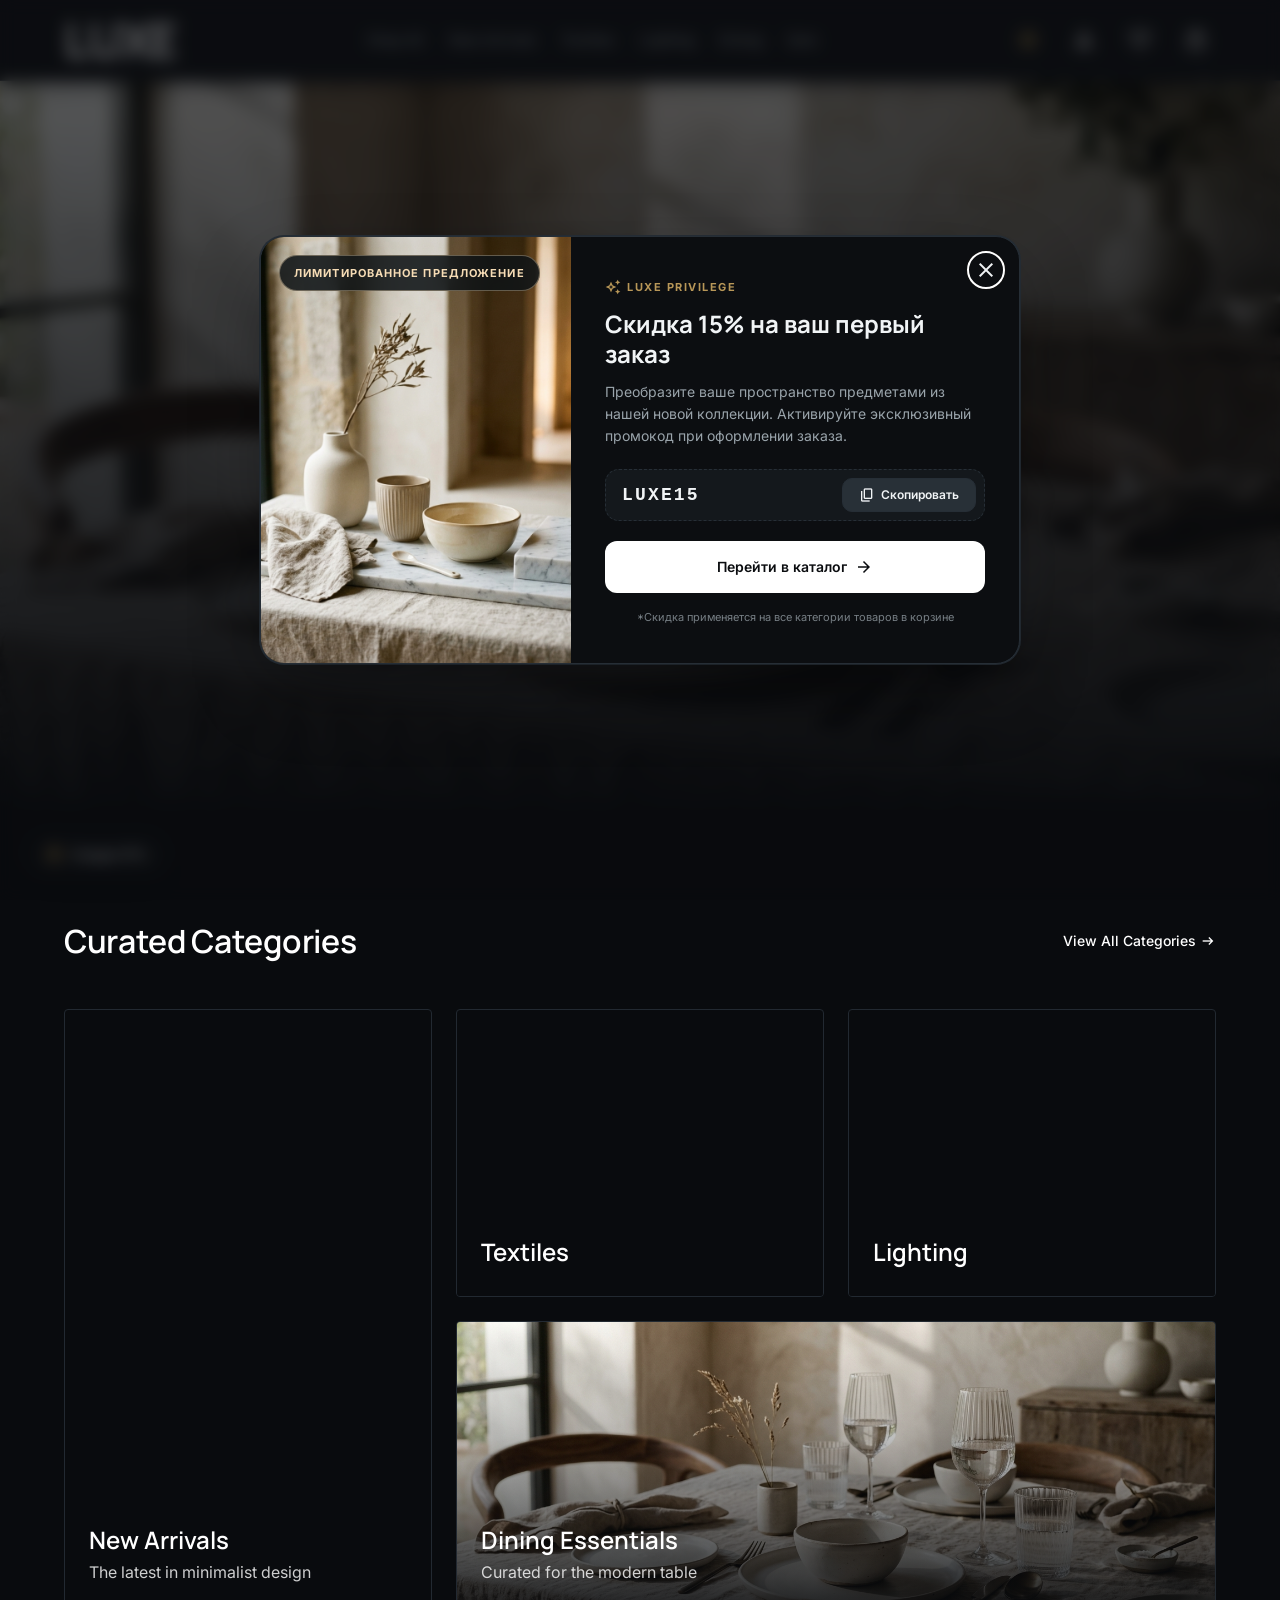
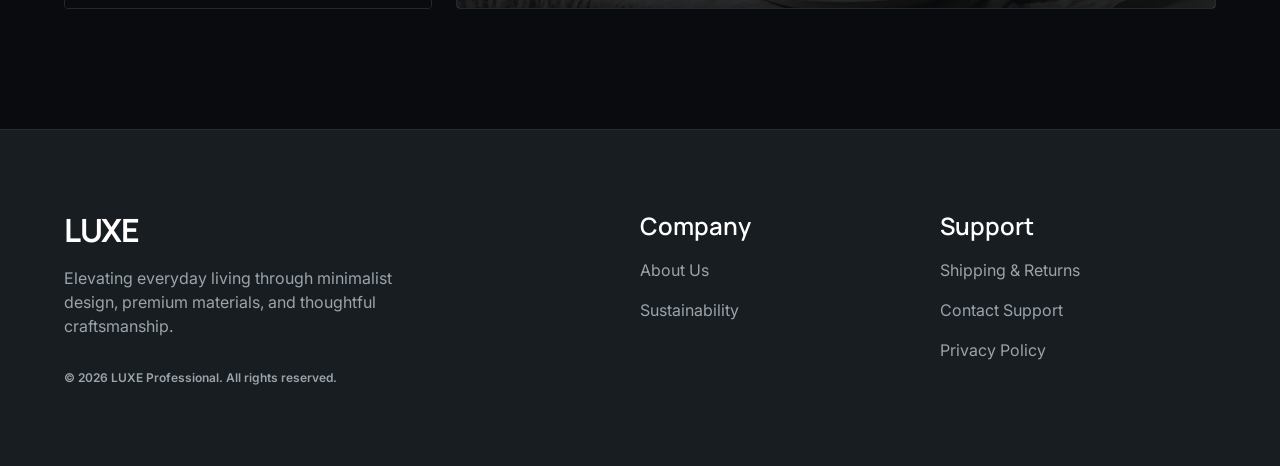
==== commit 96626096: "hhh" ====
--- a/index.html
+++ b/index.html
@@ -15,7 +15,7 @@
   <script>
     (function () {
       var saved = localStorage.getItem('luxe-theme');
-      var theme = saved || (window.matchMedia && window.matchMedia('(prefers-color-scheme: dark)').matches ? 'dark' : 'light');
+      var theme = saved || 'dark';
       document.documentElement.setAttribute('data-theme', theme);
     })();
   </script>
--- a/ethereal_commerce/css/styles.css
+++ b/ethereal_commerce/css/styles.css
@@ -1,3511 +1,3518 @@
-/* ========================================================================
-   LUXE — Design System (Ethereal Commerce)
-   ======================================================================== */
-
-/* --- Google Fonts --- */
-@import url('https://fonts.googleapis.com/css2?family=Inter:wght@400;500;600&family=Manrope:wght@600;700&display=swap');
-
-/* --- CSS Custom Properties --- */
-:root {
-  /* Colors — Surface */
-  --surface: #f8f9fa;
-  --surface-dim: #d9dadb;
-  --surface-bright: #f8f9fa;
-  --surface-container-lowest: #ffffff;
-  --surface-container-low: #f3f4f5;
-  --surface-container: #edeeef;
-  --surface-container-high: #e7e8e9;
-  --surface-container-highest: #e1e3e4;
-  --on-surface: #191c1d;
-  --on-surface-variant: #414848;
-  --inverse-surface: #2e3132;
-  --inverse-on-surface: #f0f1f2;
-  --surface-variant: #e1e3e4;
-  --surface-tint: #476363;
-
-  /* Colors — Primary */
-  --primary: #032121;
-  --on-primary: #ffffff;
-  --primary-container: #1a3636;
-  --on-primary-container: #829f9f;
-  --inverse-primary: #aecccc;
-  --primary-fixed: #cae8e8;
-  --primary-fixed-dim: #aecccc;
-  --on-primary-fixed: #022020;
-  --on-primary-fixed-variant: #304b4b;
-
-  /* Colors — Secondary */
-  --secondary: #6f5b3d;
-  --on-secondary: #ffffff;
-  --secondary-container: #f6dcb5;
-  --on-secondary-container: #736041;
-  --secondary-fixed: #f9dfb8;
-  --secondary-fixed-dim: #dcc39e;
-  --on-secondary-fixed: #261903;
-  --on-secondary-fixed-variant: #554427;
-
-  /* Colors — Tertiary */
-  --tertiary: #2e170b;
-  --on-tertiary: #ffffff;
-  --tertiary-container: #462b1e;
-  --on-tertiary-container: #b89180;
-  --tertiary-fixed: #ffdbcc;
-  --tertiary-fixed-dim: #e8bdaa;
-  --on-tertiary-fixed: #2d160a;
-  --on-tertiary-fixed-variant: #5e4032;
-
-  /* Colors — Error */
-  --error: #ba1a1a;
-  --on-error: #ffffff;
-  --error-container: #ffdad6;
-  --on-error-container: #93000a;
-
-  /* Colors — Background */
-  --background: #f8f9fa;
-  --on-background: #191c1d;
-
-  /* Colors — Outline */
-  --outline: #727878;
-  --outline-variant: #c1c8c7;
-
-  /* Border Radius */
-  --radius-sm: 0.25rem;
-  --radius: 0.5rem;
-  --radius-md: 0.75rem;
-  --radius-lg: 1rem;
-  --radius-xl: 1.5rem;
-  --radius-full: 9999px;
-
-  /* Spacing */
-  --unit: 8px;
-  --gutter: 24px;
-  --container-max: 1280px;
-  --margin-desktop: 64px;
-  --margin-mobile: 20px;
-
-  /* Shadows */
-  --shadow-sm: 0 1px 3px rgba(0, 0, 0, 0.05);
-  --shadow-md: 0 4px 20px rgba(0, 0, 0, 0.05);
-  --shadow-lg: 0 10px 40px rgba(0, 0, 0, 0.08);
-}
-
-/* --- Dark Theme Custom Properties --- */
-[data-theme="dark"] {
-  /* Colors — Surface */
-  --surface: #101317;
-  --surface-dim: #090b0e;
-  --surface-bright: #1c2227;
-  --surface-container-lowest: #0c0e11;
-  --surface-container-low: #14181c;
-  --surface-container: #181d22;
-  --surface-container-high: #20262c;
-  --surface-container-highest: #283037;
-  --on-surface: #f1f4f6;
-  --on-surface-variant: #9aa4ab;
-  --inverse-surface: #f0f2f4;
-  --inverse-on-surface: #101317;
-  --surface-variant: #222931;
-  --surface-tint: #8cd6d6;
-
-  /* Colors — Primary */
-  --primary: #ffffff;
-  --on-primary: #0a0c0f;
-  --primary-container: #dce2e6;
-  --on-primary-container: #0a0c0f;
-  --inverse-primary: #032121;
-  --primary-fixed: #20272e;
-  --primary-fixed-dim: #181d22;
-  --on-primary-fixed: #ffffff;
-  --on-primary-fixed-variant: #b0bac0;
-
-  /* Colors — Secondary (Refined Champagne Gold) */
-  --secondary: #deb881;
-  --on-secondary: #241905;
-  --secondary-container: #47361b;
-  --on-secondary-container: #fbe0b6;
-  --secondary-fixed: #47361b;
-  --secondary-fixed-dim: #382a13;
-  --on-secondary-fixed: #fbe0b6;
-  --on-secondary-fixed-variant: #deb881;
-
-  /* Colors — Tertiary */
-  --tertiary: #e4a78a;
-  --on-tertiary: #3b1c0e;
-  --tertiary-container: #522b19;
-  --on-tertiary-container: #ffd5c1;
-  --tertiary-fixed: #522b19;
-  --tertiary-fixed-dim: #3f1f10;
-  --on-tertiary-fixed: #ffd5c1;
-  --on-tertiary-fixed-variant: #e4a78a;
-
-  /* Colors — Error */
-  --error: #ff7070;
-  --on-error: #ffffff;
-  --error-container: #5c1818;
-  --on-error-container: #ffd5d5;
-
-  /* Colors — Background */
-  --background: #090b0e;
-  --on-background: #f1f4f6;
-
-  /* Colors — Outline */
-  --outline: #707b85;
-  --outline-variant: #262e36;
-
-  /* Shadows */
-  --shadow-sm: 0 1px 4px rgba(0, 0, 0, 0.5);
-  --shadow-md: 0 4px 24px rgba(0, 0, 0, 0.6);
-  --shadow-lg: 0 12px 48px rgba(0, 0, 0, 0.75);
-}
-
-html[data-theme="dark"] {
-  color-scheme: dark;
-}
-
-html[data-theme="light"],
-html:not([data-theme="dark"]) {
-  color-scheme: light;
-}
-
-/* --- Reset & Base --- */
-*,
-*::before,
-*::after {
-  margin: 0;
-  padding: 0;
-  box-sizing: border-box;
-}
-
-html {
-  scroll-behavior: smooth;
-  -webkit-text-size-adjust: 100%;
-}
-
-body {
-  font-family: 'Inter', sans-serif;
-  font-size: 16px;
-  line-height: 24px;
-  font-weight: 400;
-  color: var(--on-background);
-  background-color: var(--background);
-  -webkit-font-smoothing: antialiased;
-  -moz-osx-font-smoothing: grayscale;
-  min-height: 100vh;
-  display: flex;
-  flex-direction: column;
-}
-
-a {
-  color: inherit;
-  text-decoration: none;
-}
-
-img {
-  display: block;
-  max-width: 100%;
-  height: auto;
-}
-
-button {
-  font-family: inherit;
-  cursor: pointer;
-  border: none;
-  background: none;
-  font-size: inherit;
-  color: inherit;
-}
-
-input,
-select {
-  font-family: inherit;
-  font-size: inherit;
-  color: inherit;
-}
-
-ul,
-ol {
-  list-style: none;
-}
-
-/* --- Typography --- */
-.display-lg {
-  font-family: 'Manrope', sans-serif;
-  font-size: 48px;
-  line-height: 56px;
-  font-weight: 700;
-  letter-spacing: -0.02em;
-}
-
-.headline-lg {
-  font-family: 'Manrope', sans-serif;
-  font-size: 32px;
-  line-height: 40px;
-  font-weight: 600;
-  letter-spacing: -0.01em;
-}
-
-.headline-md {
-  font-family: 'Manrope', sans-serif;
-  font-size: 24px;
-  line-height: 32px;
-  font-weight: 600;
-}
-
-.body-lg {
-  font-family: 'Inter', sans-serif;
-  font-size: 18px;
-  line-height: 28px;
-  font-weight: 400;
-}
-
-.body-md {
-  font-family: 'Inter', sans-serif;
-  font-size: 16px;
-  line-height: 24px;
-  font-weight: 400;
-}
-
-.label-md {
-  font-family: 'Inter', sans-serif;
-  font-size: 14px;
-  line-height: 20px;
-  font-weight: 500;
-  letter-spacing: 0.01em;
-}
-
-.label-sm {
-  font-family: 'Inter', sans-serif;
-  font-size: 12px;
-  line-height: 16px;
-  font-weight: 600;
-}
-
-/* --- Layout --- */
-.container {
-  max-width: var(--container-max);
-  margin: 0 auto;
-  padding-left: var(--margin-desktop);
-  padding-right: var(--margin-desktop);
-  width: 100%;
-}
-
-/* --- Material Icons --- */
-.material-symbols-outlined {
-  font-variation-settings: 'FILL' 0, 'wght' 400, 'GRAD' 0, 'opsz' 24;
-  vertical-align: middle;
-}
-
-.material-symbols-outlined.filled {
-  font-variation-settings: 'FILL' 1, 'wght' 400, 'GRAD' 0, 'opsz' 24;
-}
-
-/* =====================================================
-   HEADER / NAVBAR
-   ===================================================== */
-.site-header {
-  position: sticky;
-  top: 0;
-  z-index: 50;
-  background: var(--surface);
-  box-shadow: var(--shadow-sm);
-  transition: all 0.3s ease;
-}
-
-.header-inner {
-  display: flex;
-  align-items: center;
-  justify-content: space-between;
-  height: 80px;
-}
-
-.logo {
-  font-family: 'Manrope', sans-serif;
-  font-size: 48px;
-  line-height: 56px;
-  font-weight: 700;
-  letter-spacing: -0.04em;
-  color: var(--primary);
-  transition: opacity 0.2s;
-}
-
-.logo:hover {
-  opacity: 0.8;
-}
-
-/* Desktop Nav */
-.nav-links {
-  display: flex;
-  align-items: center;
-  gap: var(--gutter);
-}
-
-.nav-link {
-  font-family: 'Inter', sans-serif;
-  font-size: 14px;
-  line-height: 20px;
-  font-weight: 500;
-  letter-spacing: 0.01em;
-  color: var(--on-surface-variant);
-  transition: color 0.2s, opacity 0.2s;
-}
-
-.nav-link:hover {
-  color: var(--primary);
-}
-
-.nav-link.active {
-  color: var(--primary);
-  font-weight: 600;
-  border-bottom: 2px solid var(--primary);
-  padding-bottom: 2px;
-}
-
-/* Header Icons */
-.header-icons {
-  display: flex;
-  align-items: center;
-  gap: 16px;
-  color: var(--primary);
-}
-
-.icon-btn {
-  display: flex;
-  align-items: center;
-  justify-content: center;
-  padding: 8px;
-  transition: opacity 0.2s;
-  position: relative;
-}
-
-.icon-btn:hover {
-  opacity: 0.7;
-}
-
-.cart-badge,
-.wishlist-badge {
-  position: absolute;
-  top: 2px;
-  right: 2px;
-  background: var(--secondary);
-  color: var(--on-secondary);
-  font-size: 10px;
-  font-weight: 700;
-  width: 16px;
-  height: 16px;
-  border-radius: var(--radius-full);
-  display: flex;
-  align-items: center;
-  justify-content: center;
-  line-height: 1;
-}
-
-/* Mobile Menu Toggle */
-.mobile-menu-btn {
-  display: none;
-  padding: 8px;
-  color: var(--primary);
-}
-
-/* =====================================================
-   BUTTONS
-   ===================================================== */
-.btn {
-  display: inline-flex;
-  align-items: center;
-  justify-content: center;
-  gap: 8px;
-  font-family: 'Inter', sans-serif;
-  font-size: 14px;
-  line-height: 20px;
-  font-weight: 500;
-  letter-spacing: 0.01em;
-  border-radius: var(--radius-sm);
-  padding: 12px 32px;
-  transition: all 0.2s ease;
-  cursor: pointer;
-  border: none;
-}
-
-.btn-primary {
-  background: var(--primary);
-  color: var(--on-primary);
-}
-
-.btn-primary:hover {
-  background: var(--primary-container);
-  color: var(--on-primary);
-}
-
-.btn-secondary {
-  background: transparent;
-  color: var(--on-background);
-  border: 1px solid var(--on-background);
-}
-
-.btn-secondary:hover {
-  background: var(--surface-container);
-}
-
-.btn-ghost {
-  background: transparent;
-  color: var(--primary);
-  padding: 8px 0;
-}
-
-.btn-ghost:hover {
-  opacity: 0.8;
-}
-
-/* Full Width */
-.btn-full {
-  width: 100%;
-}
-
-/* =====================================================
-   INPUTS
-   ===================================================== */
-.input-field {
-  width: 100%;
-  padding: 10px 16px;
-  border: 1px solid var(--outline-variant);
-  border-radius: var(--radius-sm);
-  background: var(--surface-container-lowest);
-  color: var(--on-background);
-  font-family: 'Inter', sans-serif;
-  font-size: 16px;
-  line-height: 24px;
-  transition: border-color 0.2s;
-  outline: none;
-}
-
-.input-field:focus {
-  border-color: var(--on-background);
-}
-
-.input-field::placeholder {
-  color: var(--outline);
-}
-
-/* Select */
-.select-field {
-  appearance: none;
-  background: transparent;
-  border: 1px solid var(--outline-variant);
-  color: var(--on-surface);
-  font-family: 'Inter', sans-serif;
-  font-size: 14px;
-  line-height: 20px;
-  font-weight: 500;
-  padding: 10px 40px 10px 16px;
-  border-radius: var(--radius-sm);
-  cursor: pointer;
-  transition: border-color 0.2s;
-  outline: none;
-}
-
-.select-field:focus {
-  border-color: var(--primary);
-}
-
-.select-wrapper {
-  position: relative;
-  display: inline-block;
-}
-
-.select-wrapper .material-symbols-outlined {
-  position: absolute;
-  right: 12px;
-  top: 50%;
-  transform: translateY(-50%);
-  pointer-events: none;
-  color: var(--on-surface-variant);
-}
-
-/* Checkbox */
-.checkbox-label {
-  display: flex;
-  align-items: center;
-  gap: 12px;
-  cursor: pointer;
-  font-size: 16px;
-  line-height: 24px;
-  color: var(--on-surface-variant);
-  transition: color 0.2s;
-}
-
-.checkbox-label:hover {
-  color: var(--primary);
-}
-
-.checkbox-label input[type="checkbox"] {
-  width: 16px;
-  height: 16px;
-  accent-color: var(--primary);
-  cursor: pointer;
-  border-radius: var(--radius-sm);
-}
-
-/* =====================================================
-   CHIPS / TAGS
-   ===================================================== */
-.chip {
-  display: inline-block;
-  padding: 4px 12px;
-  font-family: 'Inter', sans-serif;
-  font-size: 12px;
-  line-height: 16px;
-  font-weight: 600;
-  letter-spacing: 0.05em;
-  text-transform: uppercase;
-  border-radius: var(--radius-sm);
-}
-
-.chip-secondary {
-  background: var(--secondary);
-  color: var(--on-secondary);
-}
-
-.chip-champagne {
-  background: var(--secondary-container);
-  color: var(--on-secondary-container);
-}
-
-.chip-tertiary {
-  background: var(--tertiary);
-  color: var(--on-tertiary);
-}
-
-.chip-outline {
-  background: rgba(114, 120, 120, 0.15);
-  color: var(--on-surface);
-  backdrop-filter: blur(8px);
-}
-
-.chip-pill {
-  border-radius: var(--radius-full);
-}
-
-/* =====================================================
-   PRODUCT CARDS
-   ===================================================== */
-.product-card {
-  display: flex;
-  flex-direction: column;
-  cursor: pointer;
-}
-
-.product-card-image {
-  position: relative;
-  width: 100%;
-  aspect-ratio: 3 / 4;
-  background: transparent;
-  overflow: hidden;
-  margin-bottom: 16px;
-  border-radius: var(--radius-sm);
-}
-
-.product-card-image img {
-  width: 100%;
-  height: 100%;
-  object-fit: contain;
-  transition: transform 0.5s ease;
-}
-
-.product-card:hover .product-card-image img {
-  transform: scale(1.05);
-}
-
-.product-card-image .chip {
-  position: absolute;
-  top: 16px;
-  left: 16px;
-  z-index: 2;
-}
-
-.product-card-image .quick-add {
-  position: absolute;
-  bottom: 16px;
-  right: 16px;
-  width: 44px;
-  height: 44px;
-  border-radius: var(--radius-full);
-  background: rgba(248, 249, 250, 0.8);
-  backdrop-filter: blur(8px);
-  display: flex;
-  align-items: center;
-  justify-content: center;
-  color: var(--primary);
-  box-shadow: var(--shadow-sm);
-  opacity: 0;
-  transform: translateY(16px);
-  transition: all 0.3s ease;
-}
-
-.product-card:hover .product-card-image .quick-add {
-  opacity: 1;
-  transform: translateY(0);
-}
-
-.quick-add:hover {
-  background: var(--surface);
-}
-
-.product-card-info {
-  display: flex;
-  justify-content: space-between;
-  align-items: flex-start;
-}
-
-.product-card-name {
-  font-family: 'Manrope', sans-serif;
-  font-size: 16px;
-  line-height: 24px;
-  font-weight: 600;
-  color: var(--primary);
-  margin-bottom: 4px;
-}
-
-.product-card-variant {
-  font-size: 14px;
-  color: var(--on-surface-variant);
-}
-
-.product-card-price {
-  font-family: 'Inter', sans-serif;
-  font-size: 18px;
-  line-height: 28px;
-  font-weight: 500;
-  color: var(--primary);
-}
-
-/* Wishlist on card */
-.product-card-image .wishlist-btn {
-  position: absolute;
-  top: 12px;
-  right: 12px;
-  width: 34px;
-  height: 34px;
-  border-radius: var(--radius-full);
-  background: rgba(248, 249, 250, 0.88);
-  backdrop-filter: blur(4px);
-  display: flex;
-  align-items: center;
-  justify-content: center;
-  color: var(--on-surface-variant);
-  opacity: 0;
-  transition: all 0.25s ease;
-  z-index: 3;
-}
-
-.product-card:hover .product-card-image .wishlist-btn {
-  opacity: 1;
-}
-
-.product-card-image .wishlist-btn.active,
-.wishlist-btn.active {
-  opacity: 1 !important;
-  color: var(--error);
-  background: var(--surface-container-lowest);
-  box-shadow: var(--shadow-sm);
-}
-
-.wishlist-btn:hover {
-  color: var(--error);
-  background: var(--surface-container-lowest);
-  transform: scale(1.08);
-}
-
-.wishlist-btn .material-symbols-outlined {
-  transition: transform 0.2s ease, font-variation-settings 0.2s ease;
-}
-
-.wishlist-btn.active .material-symbols-outlined,
-.wishlist-action.active .material-symbols-outlined {
-  font-variation-settings: 'FILL' 1;
-  color: var(--error);
-}
-
-.wishlist-action.active {
-  border-color: var(--error);
-  background: rgba(186, 26, 26, 0.06);
-  color: var(--error);
-}
-
-/* =====================================================
-   BREADCRUMBS
-   ===================================================== */
-.breadcrumbs {
-  display: flex;
-  align-items: center;
-  gap: 4px;
-  font-size: 14px;
-  font-weight: 500;
-  color: var(--on-surface-variant);
-  margin-bottom: 32px;
-}
-
-.breadcrumbs a {
-  transition: color 0.2s;
-}
-
-.breadcrumbs a:hover {
-  color: var(--primary);
-}
-
-.breadcrumbs .material-symbols-outlined {
-  font-size: 16px;
-}
-
-.breadcrumbs .current {
-  color: var(--primary);
-  font-weight: 600;
-}
-
-/* =====================================================
-   QUANTITY SELECTOR
-   ===================================================== */
-.qty-selector {
-  display: flex;
-  align-items: center;
-  border: 1px solid var(--outline-variant);
-  border-radius: var(--radius-sm);
-  overflow: hidden;
-}
-
-.qty-selector button {
-  width: 40px;
-  height: 40px;
-  display: flex;
-  align-items: center;
-  justify-content: center;
-  color: var(--on-surface-variant);
-  transition: background 0.2s, color 0.2s;
-}
-
-.qty-selector button:hover {
-  background: var(--surface-container);
-  color: var(--primary);
-}
-
-.qty-selector .qty-value {
-  width: 40px;
-  text-align: center;
-  font-size: 16px;
-  line-height: 24px;
-  border: none;
-  background: transparent;
-  outline: none;
-}
-
-/* =====================================================
-   SIZE SELECTOR
-   ===================================================== */
-.size-grid {
-  display: grid;
-  grid-template-columns: repeat(4, 1fr);
-  gap: 12px;
-}
-
-.size-btn {
-  padding: 8px;
-  text-align: center;
-  border: 1px solid var(--outline-variant);
-  border-radius: var(--radius-sm);
-  font-family: 'Inter', sans-serif;
-  font-size: 14px;
-  font-weight: 500;
-  color: var(--on-surface-variant);
-  transition: all 0.2s;
-}
-
-.size-btn:hover {
-  border-color: var(--primary);
-  color: var(--primary);
-}
-
-.size-btn.active {
-  border-width: 2px;
-  border-color: var(--primary);
-  color: var(--primary);
-  font-weight: 600;
-}
-
-.size-btn.disabled {
-  color: var(--outline);
-  cursor: not-allowed;
-  background: var(--surface-container-lowest);
-}
-
-/* =====================================================
-   COLOR SELECTOR
-   ===================================================== */
-.color-swatches {
-  display: flex;
-  gap: 12px;
-}
-
-.color-swatch {
-  width: 32px;
-  height: 32px;
-  border-radius: var(--radius-full);
-  border: none;
-  cursor: pointer;
-  transition: all 0.2s;
-  outline: 1px solid var(--outline-variant);
-  outline-offset: 2px;
-}
-
-.color-swatch.active {
-  outline: 2px solid var(--primary);
-  outline-offset: 2px;
-}
-
-.color-swatch:hover {
-  outline-color: var(--outline);
-}
-
-/* =====================================================
-   ACCORDION (Details & Care / Shipping)
-   ===================================================== */
-.accordion {
-  border-top: 1px solid var(--surface-variant);
-}
-
-.accordion details {
-  border-bottom: 1px solid var(--surface-variant);
-}
-
-.accordion summary {
-  display: flex;
-  justify-content: space-between;
-  align-items: center;
-  padding: 16px 0;
-  cursor: pointer;
-  list-style: none;
-  font-family: 'Manrope', sans-serif;
-  font-size: 18px;
-  font-weight: 600;
-  color: var(--on-surface);
-}
-
-.accordion summary::-webkit-details-marker {
-  display: none;
-}
-
-.accordion summary .material-symbols-outlined {
-  transition: transform 0.3s ease;
-  color: var(--on-surface-variant);
-}
-
-.accordion details[open] summary .material-symbols-outlined {
-  transform: rotate(180deg);
-}
-
-.accordion .accordion-content {
-  padding-bottom: 16px;
-  font-size: 16px;
-  line-height: 24px;
-  color: var(--on-surface-variant);
-}
-
-.accordion .accordion-content ul {
-  list-style: disc;
-  padding-left: 20px;
-}
-
-.accordion .accordion-content ul li {
-  margin-bottom: 8px;
-}
-
-/* =====================================================
-   PAGINATION
-   ===================================================== */
-.pagination {
-  display: flex;
-  justify-content: center;
-  align-items: center;
-  gap: 8px;
-  margin-top: 80px;
-}
-
-.page-btn {
-  width: 40px;
-  height: 40px;
-  display: flex;
-  align-items: center;
-  justify-content: center;
-  border-radius: var(--radius-sm);
-  font-size: 14px;
-  font-weight: 500;
-  color: var(--on-surface-variant);
-  transition: all 0.2s;
-}
-
-.page-btn:hover {
-  background: var(--surface-container);
-}
-
-.page-btn.active {
-  background: var(--primary);
-  color: var(--on-primary);
-}
-
-.page-arrow {
-  width: 40px;
-  height: 40px;
-  display: flex;
-  align-items: center;
-  justify-content: center;
-  border: 1px solid var(--outline-variant);
-  border-radius: var(--radius-sm);
-  color: var(--on-surface-variant);
-  transition: all 0.2s;
-}
-
-.page-arrow:hover {
-  color: var(--primary);
-  border-color: var(--primary);
-}
-
-.page-arrow:disabled {
-  cursor: not-allowed;
-  opacity: 0.4;
-}
-
-/* =====================================================
-   PAGE-SPECIFIC: CATEGORY LANDING PAGES
-   ===================================================== */
-.category-hero {
-  position: relative;
-  min-height: calc(100vh - 80px);
-  display: flex;
-  align-items: end;
-  background-size: cover;
-  background-position: center;
-  color: #ffffff;
-}
-
-.category-hero-overlay {
-  position: absolute;
-  inset: 0;
-  background: linear-gradient(90deg, rgba(25, 28, 29, 0.76), rgba(25, 28, 29, 0.22));
-}
-
-.category-hero-content {
-  position: relative;
-  z-index: 1;
-  max-width: 720px;
-  padding-top: 96px;
-  padding-bottom: 72px;
-}
-
-.category-breadcrumbs {
-  margin-bottom: 56px;
-}
-
-.category-breadcrumbs a,
-.category-breadcrumbs .current {
-  color: rgba(255, 255, 255, 0.85);
-}
-
-.category-hero .category-eyebrow,
-.category-hero h1,
-.category-hero p {
-  color: #ffffff;
-}
-
-.category-hero h1 {
-  margin: 12px 0 16px;
-}
-
-.category-hero .body-lg {
-  max-width: 620px;
-  margin-bottom: 32px;
-}
-
-.categories-page {
-  padding: 64px 0 120px;
-}
-
-.categories-page-heading {
-  max-width: 680px;
-  margin: 40px 0 52px;
-}
-
-.categories-page-heading .label-md {
-  color: var(--secondary);
-  margin-bottom: 12px;
-}
-
-.categories-page-heading h1 {
-  color: var(--primary);
-  margin-bottom: 16px;
-}
-
-.categories-page-heading p {
-  color: var(--on-surface-variant);
-}
-
-.all-categories-grid {
-  display: grid;
-  grid-template-columns: repeat(2, 1fr);
-  gap: 20px;
-}
-
-.all-category-card {
-  position: relative;
-  min-height: 310px;
-  padding: 28px;
-  display: flex;
-  flex-direction: column;
-  justify-content: end;
-  overflow: hidden;
-  background-size: cover;
-  background-position: center;
-  color: #ffffff;
-  border-radius: var(--radius-sm);
-  isolation: isolate;
-}
-
-.all-category-card::before {
-  content: '';
-  position: absolute;
-  inset: 0;
-  z-index: -1;
-  background: linear-gradient(to top, rgba(25, 28, 29, 0.72), rgba(25, 28, 29, 0.1));
-  transition: background 0.2s;
-}
-
-.all-category-card:hover::before {
-  background: linear-gradient(to top, rgba(25, 28, 29, 0.82), rgba(25, 28, 29, 0.22));
-}
-
-.all-category-card span {
-  font-size: 30px;
-  font-weight: 500;
-  margin-bottom: 8px;
-}
-
-.all-category-card small {
-  font-size: 16px;
-  color: rgba(255, 255, 255, 0.85);
-}
-
-@media (max-width: 700px) {
-  .category-hero {
-    min-height: 480px;
-  }
-
-  .all-categories-grid {
-    grid-template-columns: 1fr;
-  }
-}
-
-/* =====================================================
-   FOOTER
-   ===================================================== */
-.site-footer {
-  margin-top: auto;
-  background: var(--surface-container);
-  width: 100%;
-}
-
-.footer-inner {
-  display: grid;
-  grid-template-columns: 2fr 1fr 1fr;
-  gap: var(--gutter);
-  padding-top: 80px;
-  padding-bottom: 80px;
-}
-
-.footer-brand .logo {
-  margin-bottom: 16px;
-  display: block;
-}
-
-.footer-brand-desc {
-  font-size: 16px;
-  line-height: 24px;
-  color: var(--on-surface-variant);
-  max-width: 360px;
-  margin-bottom: 32px;
-}
-
-.footer-copyright {
-  font-size: 12px;
-  line-height: 16px;
-  font-weight: 600;
-  color: var(--on-surface-variant);
-}
-
-.footer-col-title {
-  font-family: 'Manrope', sans-serif;
-  font-size: 24px;
-  line-height: 32px;
-  font-weight: 600;
-  color: var(--primary);
-  margin-bottom: 16px;
-}
-
-.footer-links {
-  display: flex;
-  flex-direction: column;
-  gap: 16px;
-}
-
-.footer-link {
-  font-size: 16px;
-  line-height: 24px;
-  color: var(--on-surface-variant);
-  transition: all 0.2s;
-}
-
-.footer-link:hover {
-  color: var(--on-surface);
-  text-decoration: underline;
-}
-
-/* =====================================================
-   PAGE-SPECIFIC: HERO
-   ===================================================== */
-.hero {
-  position: relative;
-  height: 80vh;
-  min-height: 600px;
-  width: 100%;
-  display: flex;
-  align-items: center;
-  justify-content: center;
-  overflow: hidden;
-}
-
-.hero-video {
-  position: absolute;
-  inset: 0;
-  width: 100%;
-  height: 100%;
-  object-fit: cover;
-  z-index: 1;
-  opacity: 0.9;
-}
-
-.hero-bg {
-  position: absolute;
-  inset: 0;
-  background-size: cover;
-  background-position: center;
-  background-repeat: no-repeat;
-  opacity: 0.9;
-  z-index: 0;
-}
-
-.hero-gradient {
-  position: absolute;
-  inset: 0;
-  z-index: 2;
-  pointer-events: none;
-  background: linear-gradient(to top, rgba(248, 249, 250, 0.8), transparent 60%, transparent);
-}
-
-.hero-content {
-  position: relative;
-  z-index: 10;
-  text-align: center;
-  display: flex;
-  flex-direction: column;
-  align-items: center;
-  max-width: 768px;
-  padding: 0 var(--margin-desktop);
-}
-
-.hero-content h1 {
-  color: var(--primary);
-  margin-bottom: 24px;
-}
-
-.hero-content p {
-  color: var(--on-surface-variant);
-  margin-bottom: 40px;
-  max-width: 640px;
-}
-
-/* =====================================================
-   PAGE-SPECIFIC: CATEGORIES GRID
-   ===================================================== */
-.categories-section {
-  padding: 120px 0;
-}
-
-.section-header {
-  display: flex;
-  align-items: center;
-  justify-content: space-between;
-  margin-bottom: 48px;
-}
-
-.section-header h2 {
-  color: var(--primary);
-}
-
-.section-link {
-  display: inline-flex;
-  align-items: center;
-  gap: 4px;
-  font-size: 14px;
-  font-weight: 500;
-  color: var(--primary);
-  transition: opacity 0.2s;
-}
-
-.section-link:hover {
-  text-decoration: underline;
-  text-underline-offset: 4px;
-}
-
-.categories-grid {
-  display: grid;
-  grid-template-columns: repeat(3, 1fr);
-  grid-template-rows: repeat(2, 1fr);
-  gap: var(--gutter);
-  height: 600px;
-}
-
-.category-card {
-  position: relative;
-  overflow: hidden;
-  border-radius: var(--radius-sm);
-  display: block;
-}
-
-.category-card:nth-child(1) {
-  grid-row: 1 / 3;
-}
-
-.category-card:nth-child(4) {
-  grid-column: 2 / 4;
-}
-
-.category-card-bg {
-  position: absolute;
-  inset: 0;
-  background-size: cover;
-  background-position: center;
-  transition: transform 0.7s ease;
-}
-
-.category-card:hover .category-card-bg {
-  transform: scale(1.05);
-}
-
-.category-card-overlay {
-  position: absolute;
-  inset: 0;
-  background: linear-gradient(to top, rgba(25, 28, 29, 0.6), transparent 60%);
-}
-
-.category-card-content {
-  position: absolute;
-  bottom: 0;
-  left: 0;
-  padding: 24px;
-  width: 100%;
-}
-
-.category-card-content h3 {
-  color: #ffffff;
-  margin-bottom: 4px;
-}
-
-.category-card-content p {
-  color: rgba(255, 255, 255, 0.8);
-  font-size: 16px;
-}
-
-/* =====================================================
-   PAGE-SPECIFIC: SHOP / CATALOG
-   ===================================================== */
-.shop-header {
-  display: flex;
-  flex-direction: column;
-  gap: 24px;
-  margin-bottom: 40px;
-  padding-bottom: 24px;
-  border-bottom: 1px solid var(--surface-container-highest);
-}
-
-.shop-header-row {
-  display: flex;
-  justify-content: space-between;
-  align-items: flex-end;
-}
-
-.shop-layout {
-  display: flex;
-  gap: var(--gutter);
-}
-
-.shop-sidebar {
-  width: 256px;
-  flex-shrink: 0;
-  padding-right: 32px;
-}
-
-.shop-content {
-  flex: 1;
-}
-
-.filter-group {
-  margin-bottom: 32px;
-  padding-bottom: 24px;
-  border-bottom: 1px solid var(--surface-container-highest);
-}
-
-.filter-title {
-  font-family: 'Manrope', sans-serif;
-  font-size: 18px;
-  font-weight: 600;
-  color: var(--primary);
-  margin-bottom: 16px;
-  display: flex;
-  justify-content: space-between;
-  align-items: center;
-  cursor: pointer;
-}
-
-.filter-options {
-  display: flex;
-  flex-direction: column;
-  gap: 12px;
-}
-
-.price-range {
-  display: flex;
-  align-items: center;
-  gap: 8px;
-}
-
-.price-input-wrap {
-  position: relative;
-  flex: 1;
-}
-
-.price-input-wrap .currency {
-  position: absolute;
-  left: 12px;
-  top: 50%;
-  transform: translateY(-50%);
-  color: var(--on-surface-variant);
-}
-
-.price-input {
-  width: 100%;
-  padding: 8px 12px 8px 28px;
-  border: 1px solid var(--outline-variant);
-  border-radius: var(--radius-sm);
-  background: transparent;
-  font-size: 16px;
-  outline: none;
-  transition: border-color 0.2s;
-}
-
-.price-input:focus {
-  border-color: var(--primary);
-}
-
-
-
-.product-grid {
-  display: grid;
-  grid-template-columns: repeat(3, 1fr);
-  gap: 24px 24px;
-  row-gap: 48px;
-}
-
-/* =====================================================
-   PAGE-SPECIFIC: PRODUCT DETAIL
-   ===================================================== */
-.product-hero {
-  display: grid;
-  grid-template-columns: 7fr 5fr;
-  gap: 48px;
-  margin-bottom: 96px;
-}
-
-.gallery {
-  display: flex;
-  gap: 16px;
-  height: 720px;
-}
-
-.thumbnails {
-  display: flex;
-  flex-direction: column;
-  gap: 16px;
-  width: 96px;
-  flex-shrink: 0;
-  overflow-y: auto;
-}
-
-.thumb {
-  width: 100%;
-  height: 128px;
-  border-radius: var(--radius-sm);
-  overflow: hidden;
-  border: 2px solid transparent;
-  opacity: 0.7;
-  cursor: pointer;
-  transition: all 0.2s;
-  flex-shrink: 0;
-}
-
-.thumb:hover {
-  opacity: 1;
-  border-color: var(--outline-variant);
-}
-
-.thumb.active {
-  opacity: 1;
-  border-color: var(--primary);
-}
-
-.thumb img {
-  width: 100%;
-  height: 100%;
-  object-fit: contain;
-}
-
-.main-image {
-  flex: 1;
-  border-radius: var(--radius);
-  overflow: hidden;
-  background: transparent;
-  position: relative;
-}
-
-.main-image img {
-  width: 100%;
-  height: 100%;
-  object-fit: contain;
-  transition: transform 0.7s ease;
-}
-
-.main-image:hover img {
-  transform: scale(1.05);
-}
-
-.main-image .chip {
-  position: absolute;
-  top: 16px;
-  left: 16px;
-  z-index: 2;
-}
-
-.product-info {
-  display: flex;
-  flex-direction: column;
-}
-
-.product-title {
-  margin-bottom: 8px;
-}
-
-.product-meta {
-  display: flex;
-  align-items: center;
-  gap: 16px;
-  margin-bottom: 16px;
-}
-
-.product-price {
-  font-family: 'Inter', sans-serif;
-  font-size: 18px;
-  line-height: 28px;
-  font-weight: 600;
-  color: var(--primary);
-}
-
-.rating {
-  display: flex;
-  align-items: center;
-  color: var(--secondary);
-}
-
-.rating .material-symbols-outlined {
-  font-size: 18px;
-}
-
-.rating-count {
-  margin-left: 8px;
-  font-size: 12px;
-  font-weight: 600;
-  color: var(--on-surface-variant);
-}
-
-.product-description {
-  color: var(--on-surface-variant);
-  margin-bottom: 24px;
-}
-
-.divider {
-  height: 1px;
-  background: var(--surface-variant);
-  width: 100%;
-  margin: 24px 0;
-}
-
-.selector-header {
-  display: flex;
-  justify-content: space-between;
-  align-items: flex-end;
-  margin-bottom: 12px;
-}
-
-.selector-label {
-  font-size: 14px;
-  font-weight: 500;
-  color: var(--on-surface);
-}
-
-.selector-label span {
-  color: var(--on-surface-variant);
-  margin-left: 4px;
-}
-
-.size-guide-link {
-  font-size: 12px;
-  font-weight: 600;
-  color: var(--on-surface-variant);
-  text-decoration: underline;
-  transition: color 0.2s;
-}
-
-.size-guide-link:hover {
-  color: var(--primary);
-}
-
-.product-actions {
-  display: flex;
-  gap: 16px;
-  margin-bottom: 32px;
-}
-
-.product-actions .qty-selector {
-  height: 48px;
-  width: 128px;
-  flex-shrink: 0;
-}
-
-.product-actions .qty-selector button {
-  width: 40px;
-  height: 100%;
-}
-
-.product-actions .btn-primary {
-  flex: 1;
-  height: 48px;
-}
-
-.wishlist-action {
-  width: 48px;
-  height: 48px;
-  border: 1px solid var(--outline-variant);
-  border-radius: var(--radius-sm);
-  display: flex;
-  align-items: center;
-  justify-content: center;
-  color: var(--on-surface-variant);
-  flex-shrink: 0;
-  transition: all 0.2s;
-}
-
-.wishlist-action:hover {
-  color: var(--primary);
-  border-color: var(--primary);
-}
-
-/* Complete the Look */
-.related-section {
-  margin-top: 128px;
-}
-
-.related-section .section-header {
-  margin-bottom: 32px;
-}
-
-.related-grid {
-  display: grid;
-  grid-template-columns: repeat(4, 1fr);
-  gap: var(--gutter);
-}
-
-.related-card {
-  display: block;
-}
-
-.related-card-image {
-  aspect-ratio: 3 / 4;
-  background: transparent;
-  border-radius: var(--radius);
-  overflow: hidden;
-  margin-bottom: 16px;
-  position: relative;
-}
-
-.related-card-image img {
-  width: 100%;
-  height: 100%;
-  object-fit: contain;
-  transition: transform 0.5s ease;
-}
-
-.related-card:hover .related-card-image img {
-  transform: scale(1.05);
-}
-
-.related-card-image .wishlist-btn {
-  position: absolute;
-  top: 12px;
-  right: 12px;
-  width: 32px;
-  height: 32px;
-  border-radius: var(--radius-full);
-  background: rgba(248, 249, 250, 0.8);
-  display: flex;
-  align-items: center;
-  justify-content: center;
-  color: var(--on-surface);
-  opacity: 0;
-  transition: all 0.3s ease;
-}
-
-.related-card:hover .related-card-image .wishlist-btn {
-  opacity: 1;
-}
-
-.related-card-name {
-  font-family: 'Manrope', sans-serif;
-  font-size: 16px;
-  font-weight: 600;
-  color: var(--on-surface);
-  transition: color 0.2s;
-}
-
-.related-card:hover .related-card-name {
-  color: var(--primary);
-}
-
-.related-card-price {
-  font-size: 16px;
-  color: var(--on-surface-variant);
-  margin-top: 4px;
-}
-
-/* =====================================================
-   PAGE-SPECIFIC: CART
-   ===================================================== */
-.cart-page {
-  padding: 80px 0;
-}
-
-.cart-header {
-  margin-bottom: 48px;
-}
-
-.cart-header h1 {
-  margin-bottom: 8px;
-}
-
-.cart-header p {
-  color: var(--on-surface-variant);
-}
-
-.cart-header a {
-  color: var(--primary);
-  text-decoration: underline;
-  transition: opacity 0.2s;
-}
-
-.cart-header a:hover {
-  opacity: 0.7;
-}
-
-.cart-layout {
-  display: grid;
-  grid-template-columns: 8fr 4fr;
-  gap: var(--gutter);
-  align-items: start;
-}
-
-.cart-items {
-  display: flex;
-  flex-direction: column;
-  gap: 24px;
-}
-
-.cart-item {
-  display: flex;
-  background: var(--surface-container-lowest);
-  border-radius: var(--radius);
-  overflow: hidden;
-  border: 1px solid var(--surface-variant);
-}
-
-.cart-item-image {
-  width: 192px;
-  min-height: 192px;
-  background: transparent;
-  flex-shrink: 0;
-}
-
-.cart-item-image img {
-  width: 100%;
-  height: 100%;
-  object-fit: contain;
-}
-
-.cart-item-details {
-  padding: 24px;
-  flex: 1;
-  display: flex;
-  flex-direction: column;
-  justify-content: space-between;
-}
-
-.cart-item-top {
-  display: flex;
-  justify-content: space-between;
-  align-items: flex-start;
-}
-
-.cart-item-name {
-  font-family: 'Manrope', sans-serif;
-  font-size: 24px;
-  line-height: 32px;
-  font-weight: 600;
-  color: var(--on-background);
-  margin-bottom: 4px;
-}
-
-.cart-item-variant {
-  color: var(--on-surface-variant);
-  margin-bottom: 8px;
-}
-
-.cart-item-price {
-  font-size: 18px;
-  line-height: 28px;
-  font-weight: 500;
-  color: var(--on-background);
-}
-
-.cart-item-bottom {
-  display: flex;
-  justify-content: space-between;
-  align-items: center;
-  margin-top: 24px;
-}
-
-.remove-btn {
-  display: flex;
-  align-items: center;
-  gap: 4px;
-  font-size: 14px;
-  font-weight: 500;
-  color: var(--on-surface-variant);
-  transition: color 0.2s;
-}
-
-.remove-btn:hover {
-  color: var(--error);
-}
-
-.remove-btn .material-symbols-outlined {
-  font-size: 18px;
-}
-
-/* Order Summary */
-.order-summary {
-  position: sticky;
-  top: 112px;
-  background: var(--surface-container-lowest);
-  border-radius: var(--radius);
-  padding: 24px;
-  border: 1px solid var(--surface-variant);
-  box-shadow: var(--shadow-sm);
-}
-
-.order-summary h2 {
-  margin-bottom: 24px;
-}
-
-.summary-lines {
-  display: flex;
-  flex-direction: column;
-  gap: 16px;
-  margin-bottom: 24px;
-  padding-bottom: 24px;
-  border-bottom: 1px solid var(--surface-variant);
-}
-
-.summary-line {
-  display: flex;
-  justify-content: space-between;
-  font-size: 16px;
-  line-height: 24px;
-  color: var(--on-surface);
-}
-
-.summary-total {
-  display: flex;
-  justify-content: space-between;
-  align-items: flex-end;
-  margin-bottom: 32px;
-}
-
-.summary-total .total-label {
-  font-size: 18px;
-  font-weight: 600;
-  color: var(--on-background);
-}
-
-.summary-total .total-amount {
-  font-family: 'Manrope', sans-serif;
-  font-size: 24px;
-  line-height: 32px;
-  font-weight: 600;
-  color: var(--on-background);
-}
-
-.promo-section {
-  margin-bottom: 24px;
-}
-
-.promo-label {
-  display: block;
-  font-size: 12px;
-  font-weight: 600;
-  color: var(--on-surface-variant);
-  margin-bottom: 8px;
-}
-
-.promo-row {
-  display: flex;
-  gap: 8px;
-}
-
-.promo-row .input-field {
-  flex: 1;
-}
-
-.promo-row .btn-secondary {
-  padding: 10px 16px;
-  flex-shrink: 0;
-}
-
-.checkout-btn {
-  width: 100%;
-  padding: 16px 32px;
-  font-weight: 600;
-}
-
-/* =====================================================
-   RESPONSIVE
-   ===================================================== */
-@media (max-width: 1024px) {
-  :root {
-    --margin-desktop: 32px;
-  }
-
-  .product-hero {
-    grid-template-columns: 1fr;
-  }
-
-  .gallery {
-    height: 500px;
-    flex-direction: column-reverse;
-  }
-
-  .thumbnails {
-    flex-direction: row;
-    width: 100%;
-    height: auto;
-    overflow-x: auto;
-  }
-
-  .thumb {
-    width: 80px;
-    height: 96px;
-    flex-shrink: 0;
-  }
-
-  .related-grid {
-    grid-template-columns: repeat(2, 1fr);
-  }
-
-  .cart-layout {
-    grid-template-columns: 1fr;
-  }
-
-  .footer-inner {
-    grid-template-columns: 1fr 1fr;
-    gap: 40px;
-  }
-}
-
-@media (max-width: 768px) {
-  :root {
-    --margin-desktop: var(--margin-mobile);
-  }
-
-  .display-lg {
-    font-size: 36px;
-    line-height: 44px;
-  }
-
-  .headline-lg {
-    font-size: 26px;
-    line-height: 34px;
-  }
-
-  .nav-links {
-    display: none;
-  }
-
-  .nav-links.open {
-    display: flex;
-    flex-direction: column;
-    position: absolute;
-    top: 80px;
-    left: 0;
-    right: 0;
-    background: var(--surface);
-    padding: 24px var(--margin-mobile);
-    gap: 16px;
-    box-shadow: var(--shadow-md);
-    z-index: 100;
-  }
-
-  .mobile-menu-btn {
-    display: flex;
-  }
-
-  .hero {
-    min-height: 500px;
-    height: 70vh;
-  }
-
-  .categories-section {
-    padding: 64px 0;
-  }
-
-  .categories-grid {
-    grid-template-columns: 1fr;
-    grid-template-rows: auto;
-    height: auto;
-  }
-
-  .categories-grid .category-card {
-    min-height: 240px;
-    grid-column: auto !important;
-    grid-row: auto !important;
-  }
-
-  .shop-sidebar {
-    display: none;
-  }
-
-  .product-grid {
-    grid-template-columns: repeat(2, 1fr);
-  }
-
-  .cart-item {
-    flex-direction: column;
-  }
-
-  .cart-item-image {
-    width: 100%;
-    height: 200px;
-  }
-
-  .footer-inner {
-    grid-template-columns: 1fr;
-    gap: 32px;
-  }
-
-  .product-actions {
-    flex-wrap: wrap;
-  }
-
-  .related-grid {
-    grid-template-columns: repeat(2, 1fr);
-  }
-}
-
-@media (max-width: 480px) {
-  .product-grid {
-    grid-template-columns: 1fr;
-  }
-
-  .related-grid {
-    grid-template-columns: 1fr;
-  }
-
-  .size-grid {
-    grid-template-columns: repeat(4, 1fr);
-  }
-}
-
-/* =====================================================
-   ANIMATIONS / MICRO-INTERACTIONS
-   ===================================================== */
-@keyframes fadeInUp {
-  from {
-    opacity: 0;
-    transform: translateY(20px);
-  }
-
-  to {
-    opacity: 1;
-    transform: translateY(0);
-  }
-}
-
-.animate-fade-in-up {
-  animation: fadeInUp 0.6s ease forwards;
-}
-
-.stagger-1 {
-  animation-delay: 0.1s;
-}
-
-.stagger-2 {
-  animation-delay: 0.2s;
-}
-
-.stagger-3 {
-  animation-delay: 0.3s;
-}
-
-.stagger-4 {
-  animation-delay: 0.4s;
-}
-
-/* Scrollbar styling for thumbnails */
-.thumbnails::-webkit-scrollbar {
-  width: 4px;
-  height: 4px;
-}
-
-.thumbnails::-webkit-scrollbar-track {
-  background: var(--surface-container-low);
-}
-
-.thumbnails::-webkit-scrollbar-thumb {
-  background: var(--outline-variant);
-  border-radius: 4px;
-}
-
-/* Star rating half */
-.star-half {
-  font-variation-settings: 'FILL' 0, 'wght' 400, 'GRAD' 0, 'opsz' 24;
-}
-
-/* =====================================================
-   CHECKOUT PAGE & MODAL
-   ===================================================== */
-.checkout-page {
-  padding: 80px 0;
-}
-
-.checkout-grid {
-  display: grid;
-  grid-template-columns: 7fr 5fr;
-  gap: 64px;
-  align-items: start;
-}
-
-.checkout-form-section {
-  display: flex;
-  flex-direction: column;
-  gap: 32px;
-}
-
-.checkout-form-group h2 {
-  margin-bottom: 24px;
-  color: var(--primary);
-  font-family: 'Manrope', sans-serif;
-  font-size: 24px;
-}
-
-.form-row {
-  display: grid;
-  grid-template-columns: 1fr 1fr;
-  gap: 16px;
-  margin-bottom: 16px;
-}
-
-.form-field {
-  display: flex;
-  flex-direction: column;
-  gap: 8px;
-  margin-bottom: 16px;
-}
-
-.form-field label {
-  font-size: 14px;
-  font-weight: 500;
-  color: var(--on-surface);
-}
-
-.payment-methods {
-  display: flex;
-  gap: 16px;
-  margin-bottom: 24px;
-}
-
-.payment-method {
-  flex: 1;
-  padding: 16px;
-  border: 1px solid var(--outline-variant);
-  border-radius: var(--radius-sm);
-  text-align: center;
-  cursor: pointer;
-  transition: all 0.2s;
-  font-weight: 500;
-  color: var(--on-surface-variant);
-}
-
-.payment-method:hover {
-  border-color: var(--primary);
-  color: var(--primary);
-}
-
-.payment-method.active {
-  border-width: 2px;
-  border-color: var(--primary);
-  color: var(--primary);
-  font-weight: 600;
-}
-
-/* Modal */
-.modal-overlay {
-  position: fixed;
-  inset: 0;
-  background: rgba(25, 28, 29, 0.8);
-  backdrop-filter: blur(4px);
-  display: none;
-  align-items: center;
-  justify-content: center;
-  z-index: 1000;
-}
-
-.modal-content {
-  background: var(--surface-container-lowest);
-  width: 100%;
-  max-width: 480px;
-  padding: 48px;
-  border-radius: var(--radius);
-  text-align: center;
-  box-shadow: var(--shadow-lg);
-  animation: fadeInUp 0.4s ease forwards;
-}
-
-.modal-content .material-symbols-outlined {
-  font-size: 64px;
-  color: var(--secondary);
-  margin-bottom: 24px;
-}
-
-.modal-content h2 {
-  color: var(--primary);
-  margin-bottom: 16px;
-}
-
-.modal-content p {
-  color: var(--on-surface-variant);
-  margin-bottom: 32px;
-}
-
-@media (max-width: 1024px) {
-  .product-detail-modal .modal-content {
-    grid-template-columns: 1fr;
-    max-height: 90vh;
-  }
-
-  .product-detail-layout {
-    grid-template-columns: 1fr;
-    gap: var(--space-6);
-  }
-
-  .gallery {
-    height: auto;
-    max-height: 500px;
-    flex-direction: column-reverse;
-  }
-
-  .gallery-thumbs {
-    flex-direction: row;
-    width: 100%;
-    max-height: 80px;
-    overflow-x: auto;
-    overflow-y: hidden;
-  }
-
-  .thumb {
-    width: 70px;
-    height: 70px;
-    flex-shrink: 0;
-  }
-
-  .size-grid {
-    grid-template-columns: repeat(4, 1fr);
-  }
-
-  .spec-grid {
-    grid-template-columns: repeat(2, 1fr);
-  }
-
-  .pagination {
-    margin-top: var(--space-6);
-    padding-top: var(--space-4);
-  }
-
-  .page-arrow {
-    width: 38px;
-    height: 38px;
-  }
-
-  .page-arrow:hover {
-    color: var(--primary);
-    border-color: var(--primary);
-  }
-
-  .page-arrow:disabled {
-    cursor: not-allowed;
-    opacity: 0.4;
-  }
-
-  .page-number {
-    width: 38px;
-    height: 38px;
-    font-size: var(--font-size-xs);
-  }
-}
-
-@media (max-width: 480px) {
-
-  .size-grid,
-  .size-filter-grid {
-    grid-template-columns: repeat(2, 1fr);
-  }
-
-  .spec-grid {
-    grid-template-columns: 1fr;
-  }
-}
-
-/* =====================================================
-   SALE
-   ===================================================== */
-
-.chip-sale {
-  background: var(--error);
-  color: var(--on-error);
-  font-weight: 700;
-}
-
-
-.sale-price {
-  display: flex;
-  flex-direction: column;
-  align-items: flex-end;
-  gap: 2px;
-}
-
-
-.old-price {
-  font-size: 13px;
-  line-height: 18px;
-  color: var(--outline);
-  text-decoration: line-through;
-}
-
-
-.new-price {
-  font-size: 18px;
-  line-height: 28px;
-  font-weight: 700;
-  color: var(--error);
-}
-
-
-.product-card-image .chip-sale {
-  position: absolute;
-  top: 16px;
-  right: 16px;
-  left: auto;
-  z-index: 3;
-}
-
-
-.sale-nav-link {
-  color: var(--error);
-  font-weight: 700;
-}
-
-
-.sale-nav-link:hover {
-  color: var(--error);
-}
-
-.discount-count {
-  font-size: 13px;
-  color: var(--on-surface-variant);
-  margin-left: 4px;
-}
-
-.sale-mobile-filters {
-  display: none;
-  gap: 8px;
-  overflow-x: auto;
-  padding-bottom: 12px;
-  margin-bottom: 24px;
-  -webkit-overflow-scrolling: touch;
-  scrollbar-width: none;
-}
-
-.sale-mobile-filters::-webkit-scrollbar {
-  display: none;
-}
-
-@media (max-width: 900px) {
-  .sale-mobile-filters {
-    display: flex;
-  }
-}
-
-.sale-pill {
-  display: inline-flex;
-  align-items: center;
-  gap: 6px;
-  padding: 8px 16px;
-  border-radius: var(--radius-full);
-  border: 1px solid var(--outline-variant);
-  background: var(--surface);
-  color: var(--on-surface-variant);
-  font-family: 'Inter', sans-serif;
-  font-size: 13px;
-  font-weight: 500;
-  cursor: pointer;
-  white-space: nowrap;
-  transition: all 0.2s ease;
-}
-
-.sale-pill:hover {
-  border-color: var(--primary);
-  color: var(--primary);
-}
-
-.sale-pill.active {
-  background: var(--primary);
-  color: var(--surface);
-  border-color: var(--primary);
-}
-
-/* =====================================================
-   HOME SALE BANNER
-   ===================================================== */
-
-.sale-banner-home {
-  margin-top: 32px;
-  padding: 16px 22px;
-
-  display: flex;
-  align-items: center;
-  justify-content: center;
-
-  gap: 14px;
-  flex-wrap: wrap;
-
-  background: rgba(255, 255, 255, 0.88);
-
-  border: 1px solid var(--surface-variant);
-
-  border-radius: var(--radius);
-
-  backdrop-filter: blur(10px);
-
-  box-shadow: var(--shadow-sm);
-}
-
-
-.sale-banner-text {
-  font-size: 14px;
-  font-weight: 500;
-  color: var(--primary);
-}
-
-
-.sale-banner-link {
-  display: inline-flex;
-  align-items: center;
-  gap: 4px;
-
-  font-size: 14px;
-  font-weight: 600;
-
-  color: var(--primary);
-
-  text-decoration: underline;
-  text-underline-offset: 4px;
-
-  transition: opacity 0.2s ease;
-}
-
-
-.sale-banner-link:hover {
-  opacity: 0.65;
-}
-
-
-.sale-banner-link .material-symbols-outlined {
-  font-size: 17px;
-}
-
-/* =====================================================
-   SALE SYSTEM
-   ===================================================== */
-
-.chip-sale {
-  background: var(--error);
-  color: var(--on-error);
-  font-weight: 700;
-}
-
-
-.sale-price {
-  display: flex;
-  flex-direction: column;
-  align-items: flex-end;
-  gap: 2px;
-}
-
-
-.old-price {
-  font-size: 13px;
-  line-height: 18px;
-  color: var(--outline);
-  text-decoration: line-through;
-}
-
-
-.new-price {
-  font-size: 18px;
-  line-height: 28px;
-  font-weight: 700;
-  color: var(--error);
-}
-
-
-.product-card-image .chip-sale {
-  position: absolute;
-  top: 16px;
-  right: 16px;
-  left: auto;
-  z-index: 3;
-}
-
-
-.sale-nav-link {
-  color: var(--error);
-  font-weight: 700;
-}
-
-
-.sale-nav-link:hover {
-  color: var(--error);
-}
-
-
-/* =====================================================
-   SALE PRICE ON PRODUCT PAGE
-   ===================================================== */
-
-.product-old-price {
-  display: inline-block;
-  margin-right: 10px;
-  color: var(--outline);
-  font-size: 15px;
-  text-decoration: line-through;
-  font-weight: 400;
-}
-
-
-.product-sale-price {
-  display: inline-block;
-  color: var(--error);
-  font-weight: 700;
-}
-
-/* =====================================================
-   HOME SALE BANNER
-   ===================================================== */
-
-.sale-banner-home {
-  margin-top: 32px;
-  padding: 16px 22px;
-
-  display: flex;
-  align-items: center;
-  justify-content: center;
-
-  gap: 14px;
-  flex-wrap: wrap;
-
-  background: rgba(255, 255, 255, 0.88);
-
-  border: 1px solid var(--surface-variant);
-
-  border-radius: var(--radius);
-
-  backdrop-filter: blur(10px);
-
-  box-shadow: var(--shadow-sm);
-}
-
-
-.sale-banner-text {
-  font-size: 14px;
-  font-weight: 500;
-  color: var(--primary);
-}
-
-
-.sale-banner-link {
-  display: inline-flex;
-  align-items: center;
-  gap: 4px;
-
-  font-size: 14px;
-  font-weight: 600;
-
-  color: var(--primary);
-
-  text-decoration: underline;
-  text-underline-offset: 4px;
-
-  transition: opacity 0.2s ease;
-}
-
-
-.sale-banner-link:hover {
-  opacity: 0.65;
-}
-
-
-.sale-banner-link .material-symbols-outlined {
-  font-size: 17px;
-}
-
-/* =====================================================
-   IMAGE ZOOM LENS
-   ===================================================== */
-
-/* Отключаем простое масштабирование при наведении */
-.main-image:hover img {
-  transform: none !important;
-}
-
-/* Разрешаем элементам выходить за границы фото */
-.main-image {
-  position: relative;
-  overflow: visible !important;
-}
-
-#main-product-img {
-  border-radius: var(--radius);
-  display: block;
-  width: 100%;
-}
-
-/* Квадратик-линза на оригинале */
-.zoom-lens {
-  position: absolute;
-  border: 1px solid rgba(0, 0, 0, 0.4);
-  background: rgba(255, 255, 255, 0.35);
-  backdrop-filter: blur(1px);
-  cursor: crosshair;
-  display: none;
-  pointer-events: none;
-  /* чтобы события мыши не застревали на квадратике */
-  z-index: 10;
-}
-
-/* Окно с увеличенной картинкой (всплывает справа от фото) */
-.zoom-result {
-  position: absolute;
-  top: 10px;
-  left: calc(100% + 37px);
-  /* отступ 24px справа от фото */
-  width: 480px;
-  height: 480px;
-  border: 1px solid var(--surface-variant);
-  border-radius: var(--radius);
-  background-color: var(--surface-container-lowest);
-  background-repeat: no-repeat;
-  box-shadow: var(--shadow-lg);
-  display: none;
-  z-index: 100;
-  pointer-events: none;
-}
-
-/* На планшетах и смартфонах лупу отключаем */
-@media (max-width: 1024px) {
-
-  .zoom-lens,
-  .zoom-result {
-    display: none !important;
-  }
-}
-
-.main-image:hover img,
-.main-image img {
-  transform: none !important;
-  transition: none !important;
-}
-
-/* =====================================================
-   AUTH & SAVED CARD STYLES
-   ===================================================== */
-.auth-tabs {
-  display: flex;
-  gap: 12px;
-  margin-bottom: 24px;
-}
-
-.auth-tab-btn {
-  flex: 1;
-  padding: 12px;
-  text-align: center;
-  font-size: 16px;
-  font-weight: 600;
-  border-bottom: 2px solid var(--surface-variant);
-  color: var(--on-surface-variant);
-  transition: all 0.2s;
-}
-
-.auth-tab-btn.active {
-  color: var(--primary);
-  border-bottom-color: var(--primary);
-}
-
-.auth-card {
-  background: var(--surface-container-lowest);
-  border: 1px solid var(--surface-variant);
-  border-radius: var(--radius);
-  padding: 32px;
-  box-shadow: var(--shadow-sm);
-}
-
-.saved-card-box {
-  display: flex;
-  justify-content: space-between;
-  align-items: center;
-  padding: 16px;
-  border: 1.5px solid var(--primary);
-  border-radius: var(--radius-sm);
-  background: var(--surface-container-lowest);
-}
-
-.saved-card-info {
-  display: flex;
-  align-items: center;
-  gap: 12px;
-}
-
-/* =====================================================
-   WISHLIST PAGE
-   ===================================================== */
-.wishlist-header-row {
-  display: flex;
-  justify-content: space-between;
-  align-items: flex-end;
-  flex-wrap: wrap;
-  gap: 16px;
-  padding-bottom: 24px;
-  border-bottom: 1px solid var(--surface-variant);
-  margin-bottom: 36px;
-}
-
-.wishlist-header-title h1 {
-  color: var(--primary);
-  margin-bottom: 6px;
-}
-
-.wishlist-header-title p {
-  color: var(--on-surface-variant);
-}
-
-.wishlist-header-actions {
-  display: flex;
-  align-items: center;
-  gap: 12px;
-  flex-wrap: wrap;
-}
-
-.wishlist-grid {
-  display: grid;
-  grid-template-columns: repeat(auto-fill, minmax(280px, 1fr));
-  gap: 32px;
-  margin-bottom: 48px;
-}
-
-.wishlist-card {
-  background: var(--surface-container-lowest);
-  border: 1px solid var(--surface-variant);
-  border-radius: var(--radius);
-  overflow: hidden;
-  display: flex;
-  flex-direction: column;
-  transition: transform 0.25s ease, box-shadow 0.25s ease;
-  position: relative;
-}
-
-.wishlist-card:hover {
-  transform: translateY(-4px);
-  box-shadow: var(--shadow-md);
-}
-
-.wishlist-card-image-wrap {
-  position: relative;
-  aspect-ratio: 1;
-  overflow: hidden;
-  background: var(--surface-container);
-  display: block;
-}
-
-.wishlist-card-image-wrap img {
-  width: 100%;
-  height: 100%;
-  object-fit: cover;
-  transition: transform 0.4s ease;
-}
-
-.wishlist-card:hover .wishlist-card-image-wrap img {
-  transform: scale(1.04);
-}
-
-.wishlist-card-remove {
-  position: absolute;
-  top: 12px;
-  right: 12px;
-  width: 34px;
-  height: 34px;
-  border-radius: var(--radius-full);
-  background: rgba(248, 249, 250, 0.9);
-  backdrop-filter: blur(4px);
-  display: flex;
-  align-items: center;
-  justify-content: center;
-  color: var(--on-surface-variant);
-  transition: all 0.2s ease;
-  z-index: 2;
-}
-
-.wishlist-card-remove:hover {
-  color: var(--error);
-  background: #ffffff;
-  transform: scale(1.1);
-}
-
-.wishlist-card-content {
-  padding: 20px;
-  display: flex;
-  flex-direction: column;
-  flex-grow: 1;
-  justify-content: space-between;
-  gap: 16px;
-}
-
-.wishlist-card-meta {
-  display: flex;
-  flex-direction: column;
-  gap: 6px;
-}
-
-.wishlist-card-name {
-  font-family: 'Manrope', sans-serif;
-  font-size: 16px;
-  font-weight: 600;
-  color: var(--primary);
-  line-height: 1.3;
-}
-
-.wishlist-card-name:hover {
-  text-decoration: underline;
-}
-
-.wishlist-card-variant {
-  font-size: 13px;
-  color: var(--on-surface-variant);
-}
-
-.wishlist-card-pricing {
-  margin-top: 4px;
-}
-
-.wishlist-card-actions {
-  display: flex;
-  gap: 8px;
-  margin-top: auto;
-}
-
-.wishlist-card-actions .btn {
-  flex: 1;
-  padding: 10px 12px;
-  font-size: 13px;
-  white-space: nowrap;
-}
-
-.wishlist-empty-state {
-  text-align: center;
-  padding: 80px 20px;
-  border: 1px dashed var(--surface-variant);
-  border-radius: var(--radius-lg);
-  background: var(--surface-container-lowest);
-  max-width: 560px;
-  margin: 40px auto 80px;
-}
-
-.wishlist-empty-icon {
-  width: 72px;
-  height: 72px;
-  border-radius: var(--radius-full);
-  background: rgba(186, 26, 26, 0.08);
-  color: var(--error);
-  display: flex;
-  align-items: center;
-  justify-content: center;
-  margin: 0 auto 20px;
-}
-
-.wishlist-empty-icon .material-symbols-outlined {
-  font-size: 36px;
-}
-
-.wishlist-empty-state h2 {
-  color: var(--primary);
-  margin-bottom: 10px;
-}
-
-.wishlist-empty-state p {
-  color: var(--on-surface-variant);
-  margin-bottom: 28px;
-  font-size: 15px;
-  line-height: 1.6;
-}
-
-@media (max-width: 480px) {
-  .size-grid {
-    grid-template-columns: repeat(2, 1fr);
-  }
-
-  .spec-grid {
-    grid-template-columns: 1fr;
-  }
-}
-
-/* =====================================================
-   THEME TOGGLE BUTTON & SMOOTH TRANSITION
-   ===================================================== */
-.icon-btn.theme-toggle-btn {
-  display: inline-flex;
-  align-items: center;
-  justify-content: center;
-  width: 40px;
-  height: 40px;
-  border-radius: var(--radius-full);
-  color: var(--primary);
-  background: transparent;
-  transition: background-color 0.2s ease, transform 0.25s ease, color 0.2s ease;
-  position: relative;
-  cursor: pointer;
-  padding: 0;
-  border: none;
-  opacity: 1;
-}
-
-.icon-btn.theme-toggle-btn:hover {
-  opacity: 1;
-  background: var(--surface-container);
-  transform: rotate(15deg) scale(1.08);
-}
-
-.icon-btn.theme-toggle-btn:active {
-  transform: rotate(15deg) scale(0.92);
-}
-
-.theme-toggle-btn .theme-toggle-icon {
-  font-size: 22px;
-  line-height: 1;
-  display: block;
-  transition: transform 0.4s cubic-bezier(0.34, 1.56, 0.64, 1), color 0.2s ease;
-}
-
-[data-theme="dark"] .icon-btn.theme-toggle-btn {
-  color: #ffd166;
-}
-
-[data-theme="dark"] .icon-btn.theme-toggle-btn:hover {
-  background: var(--surface-container-high);
-  color: #ffe082;
-  transform: rotate(-15deg) scale(1.08);
-}
-
-/* Smooth transition when toggling themes */
-html.theme-transitioning,
-html.theme-transitioning *,
-html.theme-transitioning *::before,
-html.theme-transitioning *::after {
-  transition: background-color 0.3s ease, border-color 0.3s ease, color 0.3s ease, fill 0.3s ease, box-shadow 0.3s ease !important;
-  transition-delay: 0s !important;
-}
-
-/* =====================================================
-   DARK MODE COMPONENT ENHANCEMENTS
-   ===================================================== */
-[data-theme="dark"] .site-header {
-  background: rgba(16, 19, 23, 0.94);
-  backdrop-filter: blur(14px);
-  -webkit-backdrop-filter: blur(14px);
-  border-bottom: 1px solid var(--outline-variant);
-  box-shadow: 0 4px 20px rgba(0, 0, 0, 0.5);
-}
-
-[data-theme="dark"] .nav-links.open {
-  background: var(--surface);
-  border-bottom: 1px solid var(--outline-variant);
-}
-
-[data-theme="dark"] .hero-gradient {
-  background: linear-gradient(to top, rgba(9, 11, 14, 0.96) 0%, rgba(9, 11, 14, 0.4) 60%, transparent 100%);
-}
-
-[data-theme="dark"] .sale-banner-home {
-  background: rgba(20, 24, 29, 0.9);
-  border: 1px solid var(--surface-variant);
-  box-shadow: 0 8px 32px rgba(0, 0, 0, 0.5);
-}
-
-[data-theme="dark"] .sale-banner-text,
-[data-theme="dark"] .sale-banner-link {
-  color: #ffffff;
-}
-
-[data-theme="dark"] .category-card {
-  border: 1px solid var(--surface-variant);
-}
-
-[data-theme="dark"] .category-card-overlay {
-  background: linear-gradient(to top, rgba(9, 11, 14, 0.88) 0%, rgba(9, 11, 14, 0.25) 60%, transparent 100%);
-}
-
-[data-theme="dark"] .product-card-image {
-  background: var(--surface-container-low);
-  border: 1px solid var(--surface-variant);
-}
-
-[data-theme="dark"] .product-card-image .quick-add {
-  background: rgba(20, 24, 29, 0.92);
-  color: #ffffff;
-  border: 1px solid var(--surface-variant);
-  box-shadow: 0 4px 16px rgba(0, 0, 0, 0.6);
-}
-
-[data-theme="dark"] .product-card-image .quick-add:hover {
-  background: #ffffff;
-  color: #090b0e;
-}
-
-[data-theme="dark"] .btn-primary {
-  background: #ffffff;
-  color: #090b0e;
-  font-weight: 600;
-}
-
-[data-theme="dark"] .btn-primary:hover {
-  background: #dce2e6;
-  color: #090b0e;
-  transform: translateY(-1px);
-}
-
-[data-theme="dark"] .btn-secondary {
-  border-color: var(--outline);
-  color: #ffffff;
-}
-
-[data-theme="dark"] .btn-secondary:hover {
-  background: var(--surface-container-high);
-  border-color: #ffffff;
-}
-
-[data-theme="dark"] .input-field,
-[data-theme="dark"] .select-field {
-  background: var(--surface-container-lowest);
-  border-color: var(--outline-variant);
-  color: var(--on-background);
-}
-
-[data-theme="dark"] .input-field:focus,
-[data-theme="dark"] .select-field:focus {
-  border-color: var(--primary);
-  box-shadow: 0 0 0 2px rgba(255, 255, 255, 0.12);
-}
-
-[data-theme="dark"] .main-image {
-  background: var(--surface-container-low);
-  border: 1px solid var(--surface-variant);
-}
-
-[data-theme="dark"] .thumb {
-  background: var(--surface-container-low);
-  border-color: var(--surface-variant);
-}
-
-[data-theme="dark"] .thumb.active {
-  border-color: #ffffff;
-}
-
-[data-theme="dark"] .zoom-result {
-  background-color: var(--surface-container-lowest);
-  border-color: var(--surface-variant);
-  box-shadow: 0 12px 48px rgba(0, 0, 0, 0.75);
-}
-
-[data-theme="dark"] .zoom-lens {
-  border-color: rgba(255, 255, 255, 0.45);
-  background: rgba(255, 255, 255, 0.15);
-}
-
-[data-theme="dark"] .size-btn {
-  background: var(--surface-container-lowest);
-  border-color: var(--outline-variant);
-  color: var(--on-surface);
-}
-
-[data-theme="dark"] .size-btn:hover {
-  border-color: #ffffff;
-  color: #ffffff;
-}
-
-[data-theme="dark"] .size-btn.active {
-  background: var(--surface-container-high);
-  border-color: #ffffff;
-  color: #ffffff;
-}
-
-[data-theme="dark"] .qty-selector {
-  background: var(--surface-container-lowest);
-  border-color: var(--outline-variant);
-}
-
-[data-theme="dark"] .qty-selector .qty-value {
-  color: #ffffff;
-}
-
-[data-theme="dark"] .wishlist-action {
-  background: var(--surface-container-lowest);
-  border-color: var(--outline-variant);
-  color: var(--on-surface-variant);
-}
-
-[data-theme="dark"] .wishlist-action:hover {
-  border-color: #ffffff;
-  color: #ffffff;
-}
-
-[data-theme="dark"] .cart-item {
-  background: var(--surface-container-lowest);
-  border-color: var(--surface-variant);
-}
-
-[data-theme="dark"] .cart-item-image {
-  background: var(--surface-container-low);
-}
-
-[data-theme="dark"] .order-summary {
-  background: var(--surface-container-lowest);
-  border-color: var(--surface-variant);
-}
-
-[data-theme="dark"] .wishlist-card {
-  background: var(--surface-container-lowest);
-  border-color: var(--surface-variant);
-}
-
-[data-theme="dark"] .wishlist-card-image-wrap {
-  background: var(--surface-container-low);
-  border-bottom: 1px solid var(--surface-variant);
-}
-
-[data-theme="dark"] .wishlist-card-remove {
-  background: rgba(16, 19, 23, 0.85);
-  border: 1px solid var(--surface-variant);
-  color: var(--on-surface-variant);
-}
-
-[data-theme="dark"] .wishlist-card-remove:hover {
-  background: var(--error);
-  color: #ffffff;
-}
-
-[data-theme="dark"] .auth-card {
-  background: var(--surface-container-lowest);
-  border-color: var(--surface-variant);
-}
-
-[data-theme="dark"] .saved-card-box {
-  background: var(--surface-container-low);
-  border-color: #ffffff;
-}
-
-[data-theme="dark"] .payment-method {
-  background: var(--surface-container-lowest);
-  border-color: var(--outline-variant);
-}
-
-[data-theme="dark"] .payment-method:hover,
-[data-theme="dark"] .payment-method.active {
-  border-color: #ffffff;
-  color: #ffffff;
-}
-
-[data-theme="dark"] .modal-content {
-  background: var(--surface-container-lowest);
-  border: 1px solid var(--surface-variant);
-}
-
-[data-theme="dark"] .site-footer {
-  background: var(--surface-container);
-  border-top: 1px solid var(--outline-variant);
-}
-
-/* Custom dark scrollbar */
-[data-theme="dark"] ::-webkit-scrollbar {
-  width: 10px;
-  height: 10px;
-}
-
-[data-theme="dark"] ::-webkit-scrollbar-track {
-  background: #090b0e;
-}
-
-[data-theme="dark"] ::-webkit-scrollbar-thumb {
-  background: #232b32;
-  border-radius: var(--radius-full);
-  border: 2px solid #090b0e;
-}
-
-[data-theme="dark"] ::-webkit-scrollbar-thumb:hover {
-  background: #39444e;
-}
-
-/* ========================================================================
-   PROMO / ADVERTISING MODAL & FLOATING TRIGGER
-   ======================================================================== */
-
-.promo-dialog {
-  border: 1px solid var(--outline-variant);
-  border-radius: 24px;
-  padding: 0;
-  max-width: 760px;
-  width: calc(100% - 32px);
-  background: var(--surface-container-lowest);
-  color: var(--on-surface);
-  box-shadow: 0 30px 80px -15px rgba(0, 0, 0, 0.4), 0 0 0 1px var(--outline-variant);
-  overflow: hidden;
-  margin: auto;
-  opacity: 0;
-  transform: scale(0.95) translateY(16px);
-  transition: opacity 0.35s cubic-bezier(0.16, 1, 0.3, 1),
-              transform 0.35s cubic-bezier(0.16, 1, 0.3, 1),
-              overlay 0.35s allow-discrete,
-              display 0.35s allow-discrete;
-}
-
-.promo-dialog[open] {
-  opacity: 1;
-  transform: scale(1) translateY(0);
-}
-
-@starting-style {
-  .promo-dialog[open] {
-    opacity: 0;
-    transform: scale(0.95) translateY(16px);
-  }
-}
-
-.promo-dialog::backdrop {
-  background-color: rgba(10, 12, 14, 0.65);
-  backdrop-filter: blur(8px);
-  -webkit-backdrop-filter: blur(8px);
-  opacity: 0;
-  transition: opacity 0.35s ease,
-              overlay 0.35s allow-discrete,
-              display 0.35s allow-discrete;
-}
-
-.promo-dialog[open]::backdrop {
-  opacity: 1;
-}
-
-@starting-style {
-  .promo-dialog[open]::backdrop {
-    opacity: 0;
-  }
-}
-
-.promo-modal-body {
-  display: grid;
-  grid-template-columns: 310px 1fr;
-  position: relative;
-}
-
-.promo-modal-media {
-  position: relative;
-  background-color: var(--surface-container);
-  overflow: hidden;
-  min-height: 400px;
-}
-
-.promo-modal-img {
-  width: 100%;
-  height: 100%;
-  object-fit: cover;
-  display: block;
-}
-
-.promo-modal-badge {
-  position: absolute;
-  top: 18px;
-  left: 18px;
-  background: rgba(15, 20, 22, 0.88);
-  color: #f6dcb5;
-  border: 1px solid rgba(246, 220, 181, 0.35);
-  backdrop-filter: blur(10px);
-  -webkit-backdrop-filter: blur(10px);
-  padding: 5px 14px;
-  border-radius: 9999px;
-  font-size: 11px;
-  font-weight: 700;
-  letter-spacing: 0.1em;
-  text-transform: uppercase;
-}
-
-.promo-modal-content {
-  padding: 38px 34px 34px;
-  display: flex;
-  flex-direction: column;
-  justify-content: center;
-}
-
-.promo-modal-close {
-  position: absolute;
-  top: 14px;
-  right: 14px;
-  width: 38px;
-  height: 38px;
-  border-radius: 50%;
-  border: 1px solid var(--outline-variant);
-  background: var(--surface-container-lowest);
-  color: var(--on-surface);
-  display: flex;
-  align-items: center;
-  justify-content: center;
-  cursor: pointer;
-  transition: all 0.25s ease;
-  z-index: 10;
-}
-
-.promo-modal-close:hover {
-  background: var(--surface-container-high);
-  transform: rotate(90deg);
-}
-
-.promo-eyebrow {
-  display: flex;
-  align-items: center;
-  gap: 6px;
-  font-size: 11px;
-  font-weight: 700;
-  letter-spacing: 0.14em;
-  text-transform: uppercase;
-  color: #b89758;
-  margin-bottom: 10px;
-}
-
-.promo-eyebrow .material-symbols-outlined {
-  font-size: 16px;
-  color: #b89758;
-}
-
-.promo-title {
-  font-family: 'Manrope', sans-serif;
-  font-size: 24px;
-  line-height: 1.25;
-  font-weight: 700;
-  color: var(--on-surface);
-  margin-bottom: 12px;
-}
-
-.promo-text {
-  font-size: 14px;
-  line-height: 1.55;
-  color: var(--on-surface-variant);
-  margin-bottom: 22px;
-}
-
-.promo-code-container {
-  display: flex;
-  align-items: center;
-  gap: 10px;
-  background: var(--surface-container-low);
-  border: 1px dashed var(--outline-variant);
-  border-radius: 14px;
-  padding: 8px 8px 8px 16px;
-  margin-bottom: 20px;
-}
-
-.promo-code-value {
-  font-family: 'Courier New', Courier, monospace;
-  font-size: 18px;
-  font-weight: 700;
-  letter-spacing: 0.12em;
-  color: var(--on-surface);
-  flex-grow: 1;
-}
-
-.promo-copy-btn {
-  display: inline-flex;
-  align-items: center;
-  gap: 6px;
-  background: var(--surface-container-highest);
-  color: var(--on-surface);
-  border: 1px solid var(--outline-variant);
-  border-radius: 10px;
-  padding: 8px 16px;
-  font-size: 12px;
-  font-weight: 600;
-  cursor: pointer;
-  transition: all 0.2s ease;
-  white-space: nowrap;
-}
-
-.promo-copy-btn:hover {
-  background: var(--outline-variant);
-}
-
-.promo-copy-btn.copied {
-  background: #1b5e20;
-  color: #ffffff;
-  border-color: #1b5e20;
-}
-
-.promo-action-btn {
-  display: flex;
-  align-items: center;
-  justify-content: center;
-  gap: 8px;
-  width: 100%;
-  padding: 14px 22px;
-  background: var(--primary);
-  color: var(--on-primary);
-  border: none;
-  border-radius: 12px;
-  font-size: 14px;
-  font-weight: 600;
-  text-decoration: none;
-  cursor: pointer;
-  transition: all 0.2s ease;
-  margin-bottom: 12px;
-}
-
-.promo-action-btn:hover {
-  opacity: 0.92;
-  transform: translateY(-1px);
-  box-shadow: 0 4px 14px rgba(0, 0, 0, 0.15);
-}
-
-.promo-disclaimer {
-  font-size: 11px;
-  color: var(--on-surface-variant);
-  opacity: 0.75;
-  text-align: center;
-  margin: 0;
-}
-
-/* Floating Trigger Button */
-.promo-floating-trigger {
-  position: fixed;
-  bottom: 26px;
-  left: 26px;
-  z-index: 990;
-  display: inline-flex;
-  align-items: center;
-  gap: 8px;
-  padding: 10px 18px;
-  background: var(--surface-container-lowest);
-  color: var(--on-surface);
-  border: 1px solid var(--outline-variant);
-  border-radius: 9999px;
-  box-shadow: 0 10px 25px -5px rgba(0, 0, 0, 0.2);
-  cursor: pointer;
-  font-family: inherit;
-  font-size: 13px;
-  font-weight: 600;
-  transition: all 0.25s cubic-bezier(0.16, 1, 0.3, 1);
-  animation: promoPulse 4s infinite ease-in-out;
-}
-
-.promo-floating-trigger:hover {
-  transform: translateY(-3px) scale(1.02);
-  box-shadow: 0 14px 30px -5px rgba(0, 0, 0, 0.28);
-  border-color: #b89758;
-}
-
-.promo-floating-trigger .material-symbols-outlined {
-  font-size: 18px;
-  color: #b89758;
-}
-
-@keyframes promoPulse {
-  0%, 100% {
-    box-shadow: 0 10px 25px -5px rgba(0, 0, 0, 0.2);
-  }
-  50% {
-    box-shadow: 0 10px 25px -2px rgba(184, 151, 88, 0.4);
-  }
-}
-
-/* Responsive adjustments */
-@media (max-width: 680px) {
-  .promo-modal-body {
-    grid-template-columns: 1fr;
-  }
-  .promo-modal-media {
-    min-height: 180px;
-    max-height: 200px;
-  }
-  .promo-modal-content {
-    padding: 24px 20px 20px;
-  }
-  .promo-title {
-    font-size: 20px;
-  }
-  .promo-floating-trigger {
-    bottom: 16px;
-    left: 16px;
-    padding: 8px 14px;
-    font-size: 12px;
-  }
-}+/* ========================================================================
+   LUXE — Design System (Ethereal Commerce)
+   ======================================================================== */
+
+/* --- Google Fonts --- */
+@import url('https://fonts.googleapis.com/css2?family=Inter:wght@400;500;600&family=Manrope:wght@600;700&display=swap');
+
+/* --- CSS Custom Properties --- */
+:root {
+  /* Colors — Surface */
+  --surface: #f8f9fa;
+  --surface-dim: #d9dadb;
+  --surface-bright: #f8f9fa;
+  --surface-container-lowest: #ffffff;
+  --surface-container-low: #f3f4f5;
+  --surface-container: #edeeef;
+  --surface-container-high: #e7e8e9;
+  --surface-container-highest: #e1e3e4;
+  --on-surface: #191c1d;
+  --on-surface-variant: #414848;
+  --inverse-surface: #2e3132;
+  --inverse-on-surface: #f0f1f2;
+  --surface-variant: #e1e3e4;
+  --surface-tint: #476363;
+
+  /* Colors — Primary */
+  --primary: #032121;
+  --on-primary: #ffffff;
+  --primary-container: #1a3636;
+  --on-primary-container: #829f9f;
+  --inverse-primary: #aecccc;
+  --primary-fixed: #cae8e8;
+  --primary-fixed-dim: #aecccc;
+  --on-primary-fixed: #022020;
+  --on-primary-fixed-variant: #304b4b;
+
+  /* Colors — Secondary */
+  --secondary: #6f5b3d;
+  --on-secondary: #ffffff;
+  --secondary-container: #f6dcb5;
+  --on-secondary-container: #736041;
+  --secondary-fixed: #f9dfb8;
+  --secondary-fixed-dim: #dcc39e;
+  --on-secondary-fixed: #261903;
+  --on-secondary-fixed-variant: #554427;
+
+  /* Colors — Tertiary */
+  --tertiary: #2e170b;
+  --on-tertiary: #ffffff;
+  --tertiary-container: #462b1e;
+  --on-tertiary-container: #b89180;
+  --tertiary-fixed: #ffdbcc;
+  --tertiary-fixed-dim: #e8bdaa;
+  --on-tertiary-fixed: #2d160a;
+  --on-tertiary-fixed-variant: #5e4032;
+
+  /* Colors — Error */
+  --error: #ba1a1a;
+  --on-error: #ffffff;
+  --error-container: #ffdad6;
+  --on-error-container: #93000a;
+
+  /* Colors — Background */
+  --background: #f8f9fa;
+  --on-background: #191c1d;
+
+  /* Colors — Outline */
+  --outline: #727878;
+  --outline-variant: #c1c8c7;
+
+  /* Border Radius */
+  --radius-sm: 0.25rem;
+  --radius: 0.5rem;
+  --radius-md: 0.75rem;
+  --radius-lg: 1rem;
+  --radius-xl: 1.5rem;
+  --radius-full: 9999px;
+
+  /* Spacing */
+  --unit: 8px;
+  --gutter: 24px;
+  --container-max: 1280px;
+  --margin-desktop: 64px;
+  --margin-mobile: 20px;
+
+  /* Shadows */
+  --shadow-sm: 0 1px 3px rgba(0, 0, 0, 0.05);
+  --shadow-md: 0 4px 20px rgba(0, 0, 0, 0.05);
+  --shadow-lg: 0 10px 40px rgba(0, 0, 0, 0.08);
+}
+
+/* --- Dark Theme Custom Properties --- */
+[data-theme="dark"] {
+  /* Colors — Surface */
+  --surface: #101317;
+  --surface-dim: #090b0e;
+  --surface-bright: #1c2227;
+  --surface-container-lowest: #0c0e11;
+  --surface-container-low: #14181c;
+  --surface-container: #181d22;
+  --surface-container-high: #20262c;
+  --surface-container-highest: #283037;
+  --on-surface: #f1f4f6;
+  --on-surface-variant: #9aa4ab;
+  --inverse-surface: #f0f2f4;
+  --inverse-on-surface: #101317;
+  --surface-variant: #222931;
+  --surface-tint: #8cd6d6;
+
+  /* Colors — Primary */
+  --primary: #ffffff;
+  --on-primary: #0a0c0f;
+  --primary-container: #dce2e6;
+  --on-primary-container: #0a0c0f;
+  --inverse-primary: #032121;
+  --primary-fixed: #20272e;
+  --primary-fixed-dim: #181d22;
+  --on-primary-fixed: #ffffff;
+  --on-primary-fixed-variant: #b0bac0;
+
+  /* Colors — Secondary (Refined Champagne Gold) */
+  --secondary: #deb881;
+  --on-secondary: #241905;
+  --secondary-container: #47361b;
+  --on-secondary-container: #fbe0b6;
+  --secondary-fixed: #47361b;
+  --secondary-fixed-dim: #382a13;
+  --on-secondary-fixed: #fbe0b6;
+  --on-secondary-fixed-variant: #deb881;
+
+  /* Colors — Tertiary */
+  --tertiary: #e4a78a;
+  --on-tertiary: #3b1c0e;
+  --tertiary-container: #522b19;
+  --on-tertiary-container: #ffd5c1;
+  --tertiary-fixed: #522b19;
+  --tertiary-fixed-dim: #3f1f10;
+  --on-tertiary-fixed: #ffd5c1;
+  --on-tertiary-fixed-variant: #e4a78a;
+
+  /* Colors — Error */
+  --error: #ff7070;
+  --on-error: #ffffff;
+  --error-container: #5c1818;
+  --on-error-container: #ffd5d5;
+
+  /* Colors — Background */
+  --background: #090b0e;
+  --on-background: #f1f4f6;
+
+  /* Colors — Outline */
+  --outline: #707b85;
+  --outline-variant: #262e36;
+
+  /* Shadows */
+  --shadow-sm: 0 1px 4px rgba(0, 0, 0, 0.5);
+  --shadow-md: 0 4px 24px rgba(0, 0, 0, 0.6);
+  --shadow-lg: 0 12px 48px rgba(0, 0, 0, 0.75);
+}
+
+html[data-theme="dark"] {
+  color-scheme: dark;
+}
+
+html[data-theme="light"],
+html:not([data-theme="dark"]) {
+  color-scheme: light;
+}
+
+/* --- Reset & Base --- */
+*,
+*::before,
+*::after {
+  margin: 0;
+  padding: 0;
+  box-sizing: border-box;
+}
+
+html {
+  scroll-behavior: smooth;
+  -webkit-text-size-adjust: 100%;
+}
+
+body {
+  font-family: 'Inter', sans-serif;
+  font-size: 16px;
+  line-height: 24px;
+  font-weight: 400;
+  color: var(--on-background);
+  background-color: var(--background);
+  -webkit-font-smoothing: antialiased;
+  -moz-osx-font-smoothing: grayscale;
+  min-height: 100vh;
+  display: flex;
+  flex-direction: column;
+}
+
+a {
+  color: inherit;
+  text-decoration: none;
+}
+
+img {
+  display: block;
+  max-width: 100%;
+  height: auto;
+}
+
+button {
+  font-family: inherit;
+  cursor: pointer;
+  border: none;
+  background: none;
+  font-size: inherit;
+  color: inherit;
+}
+
+input,
+select {
+  font-family: inherit;
+  font-size: inherit;
+  color: inherit;
+}
+
+ul,
+ol {
+  list-style: none;
+}
+
+/* --- Typography --- */
+.display-lg {
+  font-family: 'Manrope', sans-serif;
+  font-size: 48px;
+  line-height: 56px;
+  font-weight: 700;
+  letter-spacing: -0.02em;
+}
+
+.headline-lg {
+  font-family: 'Manrope', sans-serif;
+  font-size: 32px;
+  line-height: 40px;
+  font-weight: 600;
+  letter-spacing: -0.01em;
+}
+
+.headline-md {
+  font-family: 'Manrope', sans-serif;
+  font-size: 24px;
+  line-height: 32px;
+  font-weight: 600;
+}
+
+.body-lg {
+  font-family: 'Inter', sans-serif;
+  font-size: 18px;
+  line-height: 28px;
+  font-weight: 400;
+}
+
+.body-md {
+  font-family: 'Inter', sans-serif;
+  font-size: 16px;
+  line-height: 24px;
+  font-weight: 400;
+}
+
+.label-md {
+  font-family: 'Inter', sans-serif;
+  font-size: 14px;
+  line-height: 20px;
+  font-weight: 500;
+  letter-spacing: 0.01em;
+}
+
+.label-sm {
+  font-family: 'Inter', sans-serif;
+  font-size: 12px;
+  line-height: 16px;
+  font-weight: 600;
+}
+
+/* --- Layout --- */
+.container {
+  max-width: var(--container-max);
+  margin: 0 auto;
+  padding-left: var(--margin-desktop);
+  padding-right: var(--margin-desktop);
+  width: 100%;
+}
+
+/* --- Material Icons --- */
+.material-symbols-outlined {
+  font-variation-settings: 'FILL' 0, 'wght' 400, 'GRAD' 0, 'opsz' 24;
+  vertical-align: middle;
+}
+
+.material-symbols-outlined.filled {
+  font-variation-settings: 'FILL' 1, 'wght' 400, 'GRAD' 0, 'opsz' 24;
+}
+
+/* =====================================================
+   HEADER / NAVBAR
+   ===================================================== */
+.site-header {
+  position: sticky;
+  top: 0;
+  z-index: 50;
+  background: var(--surface);
+  box-shadow: var(--shadow-sm);
+  transition: all 0.3s ease;
+}
+
+.header-inner {
+  display: flex;
+  align-items: center;
+  justify-content: space-between;
+  height: 80px;
+}
+
+.logo {
+  font-family: 'Manrope', sans-serif;
+  font-size: 48px;
+  line-height: 56px;
+  font-weight: 700;
+  letter-spacing: -0.04em;
+  color: var(--primary);
+  transition: opacity 0.2s;
+}
+
+.logo:hover {
+  opacity: 0.8;
+}
+
+/* Desktop Nav */
+.nav-links {
+  display: flex;
+  align-items: center;
+  gap: var(--gutter);
+}
+
+.nav-link {
+  font-family: 'Inter', sans-serif;
+  font-size: 14px;
+  line-height: 20px;
+  font-weight: 500;
+  letter-spacing: 0.01em;
+  color: var(--on-surface-variant);
+  transition: color 0.2s, opacity 0.2s;
+}
+
+.nav-link:hover {
+  color: var(--primary);
+}
+
+.nav-link.active {
+  color: var(--primary);
+  font-weight: 600;
+  border-bottom: 2px solid var(--primary);
+  padding-bottom: 2px;
+}
+
+/* Header Icons */
+.header-icons {
+  display: flex;
+  align-items: center;
+  gap: 16px;
+  color: var(--primary);
+}
+
+.icon-btn {
+  display: flex;
+  align-items: center;
+  justify-content: center;
+  padding: 8px;
+  transition: opacity 0.2s;
+  position: relative;
+}
+
+.icon-btn:hover {
+  opacity: 0.7;
+}
+
+.cart-badge,
+.wishlist-badge {
+  position: absolute;
+  top: 2px;
+  right: 2px;
+  background: var(--secondary);
+  color: var(--on-secondary);
+  font-size: 10px;
+  font-weight: 700;
+  width: 16px;
+  height: 16px;
+  border-radius: var(--radius-full);
+  display: flex;
+  align-items: center;
+  justify-content: center;
+  line-height: 1;
+}
+
+/* Mobile Menu Toggle */
+.mobile-menu-btn {
+  display: none;
+  padding: 8px;
+  color: var(--primary);
+}
+
+/* =====================================================
+   BUTTONS
+   ===================================================== */
+.btn {
+  display: inline-flex;
+  align-items: center;
+  justify-content: center;
+  gap: 8px;
+  font-family: 'Inter', sans-serif;
+  font-size: 14px;
+  line-height: 20px;
+  font-weight: 500;
+  letter-spacing: 0.01em;
+  border-radius: var(--radius-sm);
+  padding: 12px 32px;
+  transition: all 0.2s ease;
+  cursor: pointer;
+  border: none;
+}
+
+.btn-primary {
+  background: var(--primary);
+  color: var(--on-primary);
+}
+
+.btn-primary:hover {
+  background: var(--primary-container);
+  color: var(--on-primary);
+}
+
+.btn-secondary {
+  background: transparent;
+  color: var(--on-background);
+  border: 1px solid var(--on-background);
+}
+
+.btn-secondary:hover {
+  background: var(--surface-container);
+}
+
+.btn-ghost {
+  background: transparent;
+  color: var(--primary);
+  padding: 8px 0;
+}
+
+.btn-ghost:hover {
+  opacity: 0.8;
+}
+
+/* Full Width */
+.btn-full {
+  width: 100%;
+}
+
+/* =====================================================
+   INPUTS
+   ===================================================== */
+.input-field {
+  width: 100%;
+  padding: 10px 16px;
+  border: 1px solid var(--outline-variant);
+  border-radius: var(--radius-sm);
+  background: var(--surface-container-lowest);
+  color: var(--on-background);
+  font-family: 'Inter', sans-serif;
+  font-size: 16px;
+  line-height: 24px;
+  transition: border-color 0.2s;
+  outline: none;
+}
+
+.input-field:focus {
+  border-color: var(--on-background);
+}
+
+.input-field::placeholder {
+  color: var(--outline);
+}
+
+/* Select */
+.select-field {
+  appearance: none;
+  background: transparent;
+  border: 1px solid var(--outline-variant);
+  color: var(--on-surface);
+  font-family: 'Inter', sans-serif;
+  font-size: 14px;
+  line-height: 20px;
+  font-weight: 500;
+  padding: 10px 40px 10px 16px;
+  border-radius: var(--radius-sm);
+  cursor: pointer;
+  transition: border-color 0.2s;
+  outline: none;
+}
+
+.select-field:focus {
+  border-color: var(--primary);
+}
+
+.select-wrapper {
+  position: relative;
+  display: inline-block;
+}
+
+.select-wrapper .material-symbols-outlined {
+  position: absolute;
+  right: 12px;
+  top: 50%;
+  transform: translateY(-50%);
+  pointer-events: none;
+  color: var(--on-surface-variant);
+}
+
+/* Checkbox */
+.checkbox-label {
+  display: flex;
+  align-items: center;
+  gap: 12px;
+  cursor: pointer;
+  font-size: 16px;
+  line-height: 24px;
+  color: var(--on-surface-variant);
+  transition: color 0.2s;
+}
+
+.checkbox-label:hover {
+  color: var(--primary);
+}
+
+.checkbox-label input[type="checkbox"] {
+  width: 16px;
+  height: 16px;
+  accent-color: var(--primary);
+  cursor: pointer;
+  border-radius: var(--radius-sm);
+}
+
+/* =====================================================
+   CHIPS / TAGS
+   ===================================================== */
+.chip {
+  display: inline-block;
+  padding: 4px 12px;
+  font-family: 'Inter', sans-serif;
+  font-size: 12px;
+  line-height: 16px;
+  font-weight: 600;
+  letter-spacing: 0.05em;
+  text-transform: uppercase;
+  border-radius: var(--radius-sm);
+}
+
+.chip-secondary {
+  background: var(--secondary);
+  color: var(--on-secondary);
+}
+
+.chip-champagne {
+  background: var(--secondary-container);
+  color: var(--on-secondary-container);
+}
+
+.chip-tertiary {
+  background: var(--tertiary);
+  color: var(--on-tertiary);
+}
+
+.chip-outline {
+  background: rgba(114, 120, 120, 0.15);
+  color: var(--on-surface);
+  backdrop-filter: blur(8px);
+}
+
+.chip-pill {
+  border-radius: var(--radius-full);
+}
+
+/* =====================================================
+   PRODUCT CARDS
+   ===================================================== */
+.product-card {
+  display: flex;
+  flex-direction: column;
+  cursor: pointer;
+}
+
+.product-card-image {
+  position: relative;
+  width: 100%;
+  aspect-ratio: 3 / 4;
+  background: transparent;
+  overflow: hidden;
+  margin-bottom: 16px;
+  border-radius: var(--radius-sm);
+}
+
+.product-card-image img {
+  width: 100%;
+  height: 100%;
+  object-fit: contain;
+  transition: transform 0.5s ease;
+}
+
+.product-card:hover .product-card-image img {
+  transform: scale(1.05);
+}
+
+.product-card-image .chip {
+  position: absolute;
+  top: 16px;
+  left: 16px;
+  z-index: 2;
+}
+
+.product-card-image .quick-add {
+  position: absolute;
+  bottom: 16px;
+  right: 16px;
+  width: 44px;
+  height: 44px;
+  border-radius: var(--radius-full);
+  background: rgba(248, 249, 250, 0.8);
+  backdrop-filter: blur(8px);
+  display: flex;
+  align-items: center;
+  justify-content: center;
+  color: var(--primary);
+  box-shadow: var(--shadow-sm);
+  opacity: 0;
+  transform: translateY(16px);
+  transition: all 0.3s ease;
+}
+
+.product-card:hover .product-card-image .quick-add {
+  opacity: 1;
+  transform: translateY(0);
+}
+
+.quick-add:hover {
+  background: var(--surface);
+}
+
+.product-card-info {
+  display: flex;
+  justify-content: space-between;
+  align-items: flex-start;
+}
+
+.product-card-name {
+  font-family: 'Manrope', sans-serif;
+  font-size: 16px;
+  line-height: 24px;
+  font-weight: 600;
+  color: var(--primary);
+  margin-bottom: 4px;
+}
+
+.product-card-variant {
+  font-size: 14px;
+  color: var(--on-surface-variant);
+}
+
+.product-card-price {
+  font-family: 'Inter', sans-serif;
+  font-size: 18px;
+  line-height: 28px;
+  font-weight: 500;
+  color: var(--primary);
+}
+
+/* Wishlist on card */
+.product-card-image .wishlist-btn {
+  position: absolute;
+  top: 12px;
+  right: 12px;
+  width: 34px;
+  height: 34px;
+  border-radius: var(--radius-full);
+  background: rgba(248, 249, 250, 0.88);
+  backdrop-filter: blur(4px);
+  display: flex;
+  align-items: center;
+  justify-content: center;
+  color: var(--on-surface-variant);
+  opacity: 0;
+  transition: all 0.25s ease;
+  z-index: 3;
+}
+
+.product-card:hover .product-card-image .wishlist-btn {
+  opacity: 1;
+}
+
+.product-card-image .wishlist-btn.active,
+.wishlist-btn.active {
+  opacity: 1 !important;
+  color: var(--error);
+  background: var(--surface-container-lowest);
+  box-shadow: var(--shadow-sm);
+}
+
+.wishlist-btn:hover {
+  color: var(--error);
+  background: var(--surface-container-lowest);
+  transform: scale(1.08);
+}
+
+.wishlist-btn .material-symbols-outlined {
+  transition: transform 0.2s ease, font-variation-settings 0.2s ease;
+}
+
+.wishlist-btn.active .material-symbols-outlined,
+.wishlist-action.active .material-symbols-outlined {
+  font-variation-settings: 'FILL' 1;
+  color: var(--error);
+}
+
+.wishlist-action.active {
+  border-color: var(--error);
+  background: rgba(186, 26, 26, 0.06);
+  color: var(--error);
+}
+
+/* =====================================================
+   BREADCRUMBS
+   ===================================================== */
+.breadcrumbs {
+  display: flex;
+  align-items: center;
+  gap: 4px;
+  font-size: 14px;
+  font-weight: 500;
+  color: var(--on-surface-variant);
+  margin-bottom: 32px;
+}
+
+.breadcrumbs a {
+  transition: color 0.2s;
+}
+
+.breadcrumbs a:hover {
+  color: var(--primary);
+}
+
+.breadcrumbs .material-symbols-outlined {
+  font-size: 16px;
+}
+
+.breadcrumbs .current {
+  color: var(--primary);
+  font-weight: 600;
+}
+
+/* =====================================================
+   QUANTITY SELECTOR
+   ===================================================== */
+.qty-selector {
+  display: flex;
+  align-items: center;
+  border: 1px solid var(--outline-variant);
+  border-radius: var(--radius-sm);
+  overflow: hidden;
+}
+
+.qty-selector button {
+  width: 40px;
+  height: 40px;
+  display: flex;
+  align-items: center;
+  justify-content: center;
+  color: var(--on-surface-variant);
+  transition: background 0.2s, color 0.2s;
+}
+
+.qty-selector button:hover {
+  background: var(--surface-container);
+  color: var(--primary);
+}
+
+.qty-selector .qty-value {
+  width: 40px;
+  text-align: center;
+  font-size: 16px;
+  line-height: 24px;
+  border: none;
+  background: transparent;
+  outline: none;
+}
+
+/* =====================================================
+   SIZE SELECTOR
+   ===================================================== */
+.size-grid {
+  display: grid;
+  grid-template-columns: repeat(4, 1fr);
+  gap: 12px;
+}
+
+.size-btn {
+  padding: 8px;
+  text-align: center;
+  border: 1px solid var(--outline-variant);
+  border-radius: var(--radius-sm);
+  font-family: 'Inter', sans-serif;
+  font-size: 14px;
+  font-weight: 500;
+  color: var(--on-surface-variant);
+  transition: all 0.2s;
+}
+
+.size-btn:hover {
+  border-color: var(--primary);
+  color: var(--primary);
+}
+
+.size-btn.active {
+  border-width: 2px;
+  border-color: var(--primary);
+  color: var(--primary);
+  font-weight: 600;
+}
+
+.size-btn.disabled {
+  color: var(--outline);
+  cursor: not-allowed;
+  background: var(--surface-container-lowest);
+}
+
+/* =====================================================
+   COLOR SELECTOR
+   ===================================================== */
+.color-swatches {
+  display: flex;
+  gap: 12px;
+}
+
+.color-swatch {
+  width: 32px;
+  height: 32px;
+  border-radius: var(--radius-full);
+  border: none;
+  cursor: pointer;
+  transition: all 0.2s;
+  outline: 1px solid var(--outline-variant);
+  outline-offset: 2px;
+}
+
+.color-swatch.active {
+  outline: 2px solid var(--primary);
+  outline-offset: 2px;
+}
+
+.color-swatch:hover {
+  outline-color: var(--outline);
+}
+
+/* =====================================================
+   ACCORDION (Details & Care / Shipping)
+   ===================================================== */
+.accordion {
+  border-top: 1px solid var(--surface-variant);
+}
+
+.accordion details {
+  border-bottom: 1px solid var(--surface-variant);
+}
+
+.accordion summary {
+  display: flex;
+  justify-content: space-between;
+  align-items: center;
+  padding: 16px 0;
+  cursor: pointer;
+  list-style: none;
+  font-family: 'Manrope', sans-serif;
+  font-size: 18px;
+  font-weight: 600;
+  color: var(--on-surface);
+}
+
+.accordion summary::-webkit-details-marker {
+  display: none;
+}
+
+.accordion summary .material-symbols-outlined {
+  transition: transform 0.3s ease;
+  color: var(--on-surface-variant);
+}
+
+.accordion details[open] summary .material-symbols-outlined {
+  transform: rotate(180deg);
+}
+
+.accordion .accordion-content {
+  padding-bottom: 16px;
+  font-size: 16px;
+  line-height: 24px;
+  color: var(--on-surface-variant);
+}
+
+.accordion .accordion-content ul {
+  list-style: disc;
+  padding-left: 20px;
+}
+
+.accordion .accordion-content ul li {
+  margin-bottom: 8px;
+}
+
+/* =====================================================
+   PAGINATION
+   ===================================================== */
+.pagination {
+  display: flex;
+  justify-content: center;
+  align-items: center;
+  gap: 8px;
+  margin-top: 80px;
+}
+
+.page-btn {
+  width: 40px;
+  height: 40px;
+  display: flex;
+  align-items: center;
+  justify-content: center;
+  border-radius: var(--radius-sm);
+  font-size: 14px;
+  font-weight: 500;
+  color: var(--on-surface-variant);
+  transition: all 0.2s;
+}
+
+.page-btn:hover {
+  background: var(--surface-container);
+}
+
+.page-btn.active {
+  background: var(--primary);
+  color: var(--on-primary);
+}
+
+.page-arrow {
+  width: 40px;
+  height: 40px;
+  display: flex;
+  align-items: center;
+  justify-content: center;
+  border: 1px solid var(--outline-variant);
+  border-radius: var(--radius-sm);
+  color: var(--on-surface-variant);
+  transition: all 0.2s;
+}
+
+.page-arrow:hover {
+  color: var(--primary);
+  border-color: var(--primary);
+}
+
+.page-arrow:disabled {
+  cursor: not-allowed;
+  opacity: 0.4;
+}
+
+/* =====================================================
+   PAGE-SPECIFIC: CATEGORY LANDING PAGES
+   ===================================================== */
+.category-hero {
+  position: relative;
+  min-height: calc(100vh - 80px);
+  display: flex;
+  align-items: end;
+  background-size: cover;
+  background-position: center;
+  color: #ffffff;
+}
+
+.category-hero-overlay {
+  position: absolute;
+  inset: 0;
+  background: linear-gradient(90deg, rgba(25, 28, 29, 0.76), rgba(25, 28, 29, 0.22));
+}
+
+.category-hero-content {
+  position: relative;
+  z-index: 1;
+  max-width: 720px;
+  padding-top: 96px;
+  padding-bottom: 72px;
+}
+
+.category-breadcrumbs {
+  margin-bottom: 56px;
+}
+
+.category-breadcrumbs a,
+.category-breadcrumbs .current {
+  color: rgba(255, 255, 255, 0.85);
+}
+
+.category-hero .category-eyebrow,
+.category-hero h1,
+.category-hero p {
+  color: #ffffff;
+}
+
+.category-hero h1 {
+  margin: 12px 0 16px;
+}
+
+.category-hero .body-lg {
+  max-width: 620px;
+  margin-bottom: 32px;
+}
+
+.categories-page {
+  padding: 64px 0 120px;
+}
+
+.categories-page-heading {
+  max-width: 680px;
+  margin: 40px 0 52px;
+}
+
+.categories-page-heading .label-md {
+  color: var(--secondary);
+  margin-bottom: 12px;
+}
+
+.categories-page-heading h1 {
+  color: var(--primary);
+  margin-bottom: 16px;
+}
+
+.categories-page-heading p {
+  color: var(--on-surface-variant);
+}
+
+.all-categories-grid {
+  display: grid;
+  grid-template-columns: repeat(2, 1fr);
+  gap: 20px;
+}
+
+.all-category-card {
+  position: relative;
+  min-height: 310px;
+  padding: 28px;
+  display: flex;
+  flex-direction: column;
+  justify-content: end;
+  overflow: hidden;
+  background-size: cover;
+  background-position: center;
+  color: #ffffff;
+  border-radius: var(--radius-sm);
+  isolation: isolate;
+}
+
+.all-category-card::before {
+  content: '';
+  position: absolute;
+  inset: 0;
+  z-index: -1;
+  background: linear-gradient(to top, rgba(25, 28, 29, 0.72), rgba(25, 28, 29, 0.1));
+  transition: background 0.2s;
+}
+
+.all-category-card:hover::before {
+  background: linear-gradient(to top, rgba(25, 28, 29, 0.82), rgba(25, 28, 29, 0.22));
+}
+
+.all-category-card span {
+  font-size: 30px;
+  font-weight: 500;
+  margin-bottom: 8px;
+}
+
+.all-category-card small {
+  font-size: 16px;
+  color: rgba(255, 255, 255, 0.85);
+}
+
+@media (max-width: 700px) {
+  .category-hero {
+    min-height: 480px;
+  }
+
+  .all-categories-grid {
+    grid-template-columns: 1fr;
+  }
+}
+
+/* =====================================================
+   FOOTER
+   ===================================================== */
+.site-footer {
+  margin-top: auto;
+  background: var(--surface-container);
+  width: 100%;
+}
+
+.footer-inner {
+  display: grid;
+  grid-template-columns: 2fr 1fr 1fr;
+  gap: var(--gutter);
+  padding-top: 80px;
+  padding-bottom: 80px;
+}
+
+.footer-brand .logo {
+  margin-bottom: 16px;
+  display: block;
+}
+
+.footer-brand-desc {
+  font-size: 16px;
+  line-height: 24px;
+  color: var(--on-surface-variant);
+  max-width: 360px;
+  margin-bottom: 32px;
+}
+
+.footer-copyright {
+  font-size: 12px;
+  line-height: 16px;
+  font-weight: 600;
+  color: var(--on-surface-variant);
+}
+
+.footer-col-title {
+  font-family: 'Manrope', sans-serif;
+  font-size: 24px;
+  line-height: 32px;
+  font-weight: 600;
+  color: var(--primary);
+  margin-bottom: 16px;
+}
+
+.footer-links {
+  display: flex;
+  flex-direction: column;
+  gap: 16px;
+}
+
+.footer-link {
+  font-size: 16px;
+  line-height: 24px;
+  color: var(--on-surface-variant);
+  transition: all 0.2s;
+}
+
+.footer-link:hover {
+  color: var(--on-surface);
+  text-decoration: underline;
+}
+
+/* =====================================================
+   PAGE-SPECIFIC: HERO
+   ===================================================== */
+.hero {
+  position: relative;
+  height: 80vh;
+  min-height: 600px;
+  width: 100%;
+  display: flex;
+  align-items: center;
+  justify-content: center;
+  overflow: hidden;
+}
+
+.hero-video {
+  position: absolute;
+  inset: 0;
+  width: 100%;
+  height: 100%;
+  object-fit: cover;
+  z-index: 1;
+  opacity: 0.9;
+}
+
+.hero-bg {
+  position: absolute;
+  inset: 0;
+  background-size: cover;
+  background-position: center;
+  background-repeat: no-repeat;
+  opacity: 0.9;
+  z-index: 0;
+}
+
+.hero-gradient {
+  position: absolute;
+  inset: 0;
+  z-index: 2;
+  pointer-events: none;
+  background: linear-gradient(to top, rgba(248, 249, 250, 0.8), transparent 60%, transparent);
+}
+
+.hero-content {
+  position: relative;
+  z-index: 10;
+  text-align: center;
+  display: flex;
+  flex-direction: column;
+  align-items: center;
+  max-width: 768px;
+  padding: 0 var(--margin-desktop);
+}
+
+.hero-content h1 {
+  color: var(--primary);
+  margin-bottom: 24px;
+}
+
+.hero-content p {
+  color: #032121;
+  font-weight: 500;
+  text-shadow: 0 1px 3px rgba(255, 255, 255, 0.85);
+  margin-bottom: 40px;
+  max-width: 640px;
+}
+
+/* =====================================================
+   PAGE-SPECIFIC: CATEGORIES GRID
+   ===================================================== */
+.categories-section {
+  padding: 120px 0;
+}
+
+.section-header {
+  display: flex;
+  align-items: center;
+  justify-content: space-between;
+  margin-bottom: 48px;
+}
+
+.section-header h2 {
+  color: var(--primary);
+}
+
+.section-link {
+  display: inline-flex;
+  align-items: center;
+  gap: 4px;
+  font-size: 14px;
+  font-weight: 500;
+  color: var(--primary);
+  transition: opacity 0.2s;
+}
+
+.section-link:hover {
+  text-decoration: underline;
+  text-underline-offset: 4px;
+}
+
+.categories-grid {
+  display: grid;
+  grid-template-columns: repeat(3, 1fr);
+  grid-template-rows: repeat(2, 1fr);
+  gap: var(--gutter);
+  height: 600px;
+}
+
+.category-card {
+  position: relative;
+  overflow: hidden;
+  border-radius: var(--radius-sm);
+  display: block;
+}
+
+.category-card:nth-child(1) {
+  grid-row: 1 / 3;
+}
+
+.category-card:nth-child(4) {
+  grid-column: 2 / 4;
+}
+
+.category-card-bg {
+  position: absolute;
+  inset: 0;
+  background-size: cover;
+  background-position: center;
+  transition: transform 0.7s ease;
+}
+
+.category-card:hover .category-card-bg {
+  transform: scale(1.05);
+}
+
+.category-card-overlay {
+  position: absolute;
+  inset: 0;
+  background: linear-gradient(to top, rgba(25, 28, 29, 0.6), transparent 60%);
+}
+
+.category-card-content {
+  position: absolute;
+  bottom: 0;
+  left: 0;
+  padding: 24px;
+  width: 100%;
+}
+
+.category-card-content h3 {
+  color: #ffffff;
+  margin-bottom: 4px;
+}
+
+.category-card-content p {
+  color: rgba(255, 255, 255, 0.8);
+  font-size: 16px;
+}
+
+/* =====================================================
+   PAGE-SPECIFIC: SHOP / CATALOG
+   ===================================================== */
+.shop-header {
+  display: flex;
+  flex-direction: column;
+  gap: 24px;
+  margin-bottom: 40px;
+  padding-bottom: 24px;
+  border-bottom: 1px solid var(--surface-container-highest);
+}
+
+.shop-header-row {
+  display: flex;
+  justify-content: space-between;
+  align-items: flex-end;
+}
+
+.shop-layout {
+  display: flex;
+  gap: var(--gutter);
+}
+
+.shop-sidebar {
+  width: 256px;
+  flex-shrink: 0;
+  padding-right: 32px;
+}
+
+.shop-content {
+  flex: 1;
+}
+
+.filter-group {
+  margin-bottom: 32px;
+  padding-bottom: 24px;
+  border-bottom: 1px solid var(--surface-container-highest);
+}
+
+.filter-title {
+  font-family: 'Manrope', sans-serif;
+  font-size: 18px;
+  font-weight: 600;
+  color: var(--primary);
+  margin-bottom: 16px;
+  display: flex;
+  justify-content: space-between;
+  align-items: center;
+  cursor: pointer;
+}
+
+.filter-options {
+  display: flex;
+  flex-direction: column;
+  gap: 12px;
+}
+
+.price-range {
+  display: flex;
+  align-items: center;
+  gap: 8px;
+}
+
+.price-input-wrap {
+  position: relative;
+  flex: 1;
+}
+
+.price-input-wrap .currency {
+  position: absolute;
+  left: 12px;
+  top: 50%;
+  transform: translateY(-50%);
+  color: var(--on-surface-variant);
+}
+
+.price-input {
+  width: 100%;
+  padding: 8px 12px 8px 28px;
+  border: 1px solid var(--outline-variant);
+  border-radius: var(--radius-sm);
+  background: transparent;
+  font-size: 16px;
+  outline: none;
+  transition: border-color 0.2s;
+}
+
+.price-input:focus {
+  border-color: var(--primary);
+}
+
+
+
+.product-grid {
+  display: grid;
+  grid-template-columns: repeat(3, 1fr);
+  gap: 24px 24px;
+  row-gap: 48px;
+}
+
+/* =====================================================
+   PAGE-SPECIFIC: PRODUCT DETAIL
+   ===================================================== */
+.product-hero {
+  display: grid;
+  grid-template-columns: 7fr 5fr;
+  gap: 48px;
+  margin-bottom: 96px;
+}
+
+.gallery {
+  display: flex;
+  gap: 16px;
+  height: 720px;
+}
+
+.thumbnails {
+  display: flex;
+  flex-direction: column;
+  gap: 16px;
+  width: 96px;
+  flex-shrink: 0;
+  overflow-y: auto;
+}
+
+.thumb {
+  width: 100%;
+  height: 128px;
+  border-radius: var(--radius-sm);
+  overflow: hidden;
+  border: 2px solid transparent;
+  opacity: 0.7;
+  cursor: pointer;
+  transition: all 0.2s;
+  flex-shrink: 0;
+}
+
+.thumb:hover {
+  opacity: 1;
+  border-color: var(--outline-variant);
+}
+
+.thumb.active {
+  opacity: 1;
+  border-color: var(--primary);
+}
+
+.thumb img {
+  width: 100%;
+  height: 100%;
+  object-fit: contain;
+}
+
+.main-image {
+  flex: 1;
+  border-radius: var(--radius);
+  overflow: hidden;
+  background: transparent;
+  position: relative;
+}
+
+.main-image img {
+  width: 100%;
+  height: 100%;
+  object-fit: contain;
+  transition: transform 0.7s ease;
+}
+
+.main-image:hover img {
+  transform: scale(1.05);
+}
+
+.main-image .chip {
+  position: absolute;
+  top: 16px;
+  left: 16px;
+  z-index: 2;
+}
+
+.product-info {
+  display: flex;
+  flex-direction: column;
+}
+
+.product-title {
+  margin-bottom: 8px;
+}
+
+.product-meta {
+  display: flex;
+  align-items: center;
+  gap: 16px;
+  margin-bottom: 16px;
+}
+
+.product-price {
+  font-family: 'Inter', sans-serif;
+  font-size: 18px;
+  line-height: 28px;
+  font-weight: 600;
+  color: var(--primary);
+}
+
+.rating {
+  display: flex;
+  align-items: center;
+  color: var(--secondary);
+}
+
+.rating .material-symbols-outlined {
+  font-size: 18px;
+}
+
+.rating-count {
+  margin-left: 8px;
+  font-size: 12px;
+  font-weight: 600;
+  color: var(--on-surface-variant);
+}
+
+.product-description {
+  color: var(--on-surface-variant);
+  margin-bottom: 24px;
+}
+
+.divider {
+  height: 1px;
+  background: var(--surface-variant);
+  width: 100%;
+  margin: 24px 0;
+}
+
+.selector-header {
+  display: flex;
+  justify-content: space-between;
+  align-items: flex-end;
+  margin-bottom: 12px;
+}
+
+.selector-label {
+  font-size: 14px;
+  font-weight: 500;
+  color: var(--on-surface);
+}
+
+.selector-label span {
+  color: var(--on-surface-variant);
+  margin-left: 4px;
+}
+
+.size-guide-link {
+  font-size: 12px;
+  font-weight: 600;
+  color: var(--on-surface-variant);
+  text-decoration: underline;
+  transition: color 0.2s;
+}
+
+.size-guide-link:hover {
+  color: var(--primary);
+}
+
+.product-actions {
+  display: flex;
+  gap: 16px;
+  margin-bottom: 32px;
+}
+
+.product-actions .qty-selector {
+  height: 48px;
+  width: 128px;
+  flex-shrink: 0;
+}
+
+.product-actions .qty-selector button {
+  width: 40px;
+  height: 100%;
+}
+
+.product-actions .btn-primary {
+  flex: 1;
+  height: 48px;
+}
+
+.wishlist-action {
+  width: 48px;
+  height: 48px;
+  border: 1px solid var(--outline-variant);
+  border-radius: var(--radius-sm);
+  display: flex;
+  align-items: center;
+  justify-content: center;
+  color: var(--on-surface-variant);
+  flex-shrink: 0;
+  transition: all 0.2s;
+}
+
+.wishlist-action:hover {
+  color: var(--primary);
+  border-color: var(--primary);
+}
+
+/* Complete the Look */
+.related-section {
+  margin-top: 128px;
+}
+
+.related-section .section-header {
+  margin-bottom: 32px;
+}
+
+.related-grid {
+  display: grid;
+  grid-template-columns: repeat(4, 1fr);
+  gap: var(--gutter);
+}
+
+.related-card {
+  display: block;
+}
+
+.related-card-image {
+  aspect-ratio: 3 / 4;
+  background: transparent;
+  border-radius: var(--radius);
+  overflow: hidden;
+  margin-bottom: 16px;
+  position: relative;
+}
+
+.related-card-image img {
+  width: 100%;
+  height: 100%;
+  object-fit: contain;
+  transition: transform 0.5s ease;
+}
+
+.related-card:hover .related-card-image img {
+  transform: scale(1.05);
+}
+
+.related-card-image .wishlist-btn {
+  position: absolute;
+  top: 12px;
+  right: 12px;
+  width: 32px;
+  height: 32px;
+  border-radius: var(--radius-full);
+  background: rgba(248, 249, 250, 0.8);
+  display: flex;
+  align-items: center;
+  justify-content: center;
+  color: var(--on-surface);
+  opacity: 0;
+  transition: all 0.3s ease;
+}
+
+.related-card:hover .related-card-image .wishlist-btn {
+  opacity: 1;
+}
+
+.related-card-name {
+  font-family: 'Manrope', sans-serif;
+  font-size: 16px;
+  font-weight: 600;
+  color: var(--on-surface);
+  transition: color 0.2s;
+}
+
+.related-card:hover .related-card-name {
+  color: var(--primary);
+}
+
+.related-card-price {
+  font-size: 16px;
+  color: var(--on-surface-variant);
+  margin-top: 4px;
+}
+
+/* =====================================================
+   PAGE-SPECIFIC: CART
+   ===================================================== */
+.cart-page {
+  padding: 80px 0;
+}
+
+.cart-header {
+  margin-bottom: 48px;
+}
+
+.cart-header h1 {
+  margin-bottom: 8px;
+}
+
+.cart-header p {
+  color: var(--on-surface-variant);
+}
+
+.cart-header a {
+  color: var(--primary);
+  text-decoration: underline;
+  transition: opacity 0.2s;
+}
+
+.cart-header a:hover {
+  opacity: 0.7;
+}
+
+.cart-layout {
+  display: grid;
+  grid-template-columns: 8fr 4fr;
+  gap: var(--gutter);
+  align-items: start;
+}
+
+.cart-items {
+  display: flex;
+  flex-direction: column;
+  gap: 24px;
+}
+
+.cart-item {
+  display: flex;
+  background: var(--surface-container-lowest);
+  border-radius: var(--radius);
+  overflow: hidden;
+  border: 1px solid var(--surface-variant);
+}
+
+.cart-item-image {
+  width: 192px;
+  min-height: 192px;
+  background: transparent;
+  flex-shrink: 0;
+}
+
+.cart-item-image img {
+  width: 100%;
+  height: 100%;
+  object-fit: contain;
+}
+
+.cart-item-details {
+  padding: 24px;
+  flex: 1;
+  display: flex;
+  flex-direction: column;
+  justify-content: space-between;
+}
+
+.cart-item-top {
+  display: flex;
+  justify-content: space-between;
+  align-items: flex-start;
+}
+
+.cart-item-name {
+  font-family: 'Manrope', sans-serif;
+  font-size: 24px;
+  line-height: 32px;
+  font-weight: 600;
+  color: var(--on-background);
+  margin-bottom: 4px;
+}
+
+.cart-item-variant {
+  color: var(--on-surface-variant);
+  margin-bottom: 8px;
+}
+
+.cart-item-price {
+  font-size: 18px;
+  line-height: 28px;
+  font-weight: 500;
+  color: var(--on-background);
+}
+
+.cart-item-bottom {
+  display: flex;
+  justify-content: space-between;
+  align-items: center;
+  margin-top: 24px;
+}
+
+.remove-btn {
+  display: flex;
+  align-items: center;
+  gap: 4px;
+  font-size: 14px;
+  font-weight: 500;
+  color: var(--on-surface-variant);
+  transition: color 0.2s;
+}
+
+.remove-btn:hover {
+  color: var(--error);
+}
+
+.remove-btn .material-symbols-outlined {
+  font-size: 18px;
+}
+
+/* Order Summary */
+.order-summary {
+  position: sticky;
+  top: 112px;
+  background: var(--surface-container-lowest);
+  border-radius: var(--radius);
+  padding: 24px;
+  border: 1px solid var(--surface-variant);
+  box-shadow: var(--shadow-sm);
+}
+
+.order-summary h2 {
+  margin-bottom: 24px;
+}
+
+.summary-lines {
+  display: flex;
+  flex-direction: column;
+  gap: 16px;
+  margin-bottom: 24px;
+  padding-bottom: 24px;
+  border-bottom: 1px solid var(--surface-variant);
+}
+
+.summary-line {
+  display: flex;
+  justify-content: space-between;
+  font-size: 16px;
+  line-height: 24px;
+  color: var(--on-surface);
+}
+
+.summary-total {
+  display: flex;
+  justify-content: space-between;
+  align-items: flex-end;
+  margin-bottom: 32px;
+}
+
+.summary-total .total-label {
+  font-size: 18px;
+  font-weight: 600;
+  color: var(--on-background);
+}
+
+.summary-total .total-amount {
+  font-family: 'Manrope', sans-serif;
+  font-size: 24px;
+  line-height: 32px;
+  font-weight: 600;
+  color: var(--on-background);
+}
+
+.promo-section {
+  margin-bottom: 24px;
+}
+
+.promo-label {
+  display: block;
+  font-size: 12px;
+  font-weight: 600;
+  color: var(--on-surface-variant);
+  margin-bottom: 8px;
+}
+
+.promo-row {
+  display: flex;
+  gap: 8px;
+}
+
+.promo-row .input-field {
+  flex: 1;
+}
+
+.promo-row .btn-secondary {
+  padding: 10px 16px;
+  flex-shrink: 0;
+}
+
+.checkout-btn {
+  width: 100%;
+  padding: 16px 32px;
+  font-weight: 600;
+}
+
+/* =====================================================
+   RESPONSIVE
+   ===================================================== */
+@media (max-width: 1024px) {
+  :root {
+    --margin-desktop: 32px;
+  }
+
+  .product-hero {
+    grid-template-columns: 1fr;
+  }
+
+  .gallery {
+    height: 500px;
+    flex-direction: column-reverse;
+  }
+
+  .thumbnails {
+    flex-direction: row;
+    width: 100%;
+    height: auto;
+    overflow-x: auto;
+  }
+
+  .thumb {
+    width: 80px;
+    height: 96px;
+    flex-shrink: 0;
+  }
+
+  .related-grid {
+    grid-template-columns: repeat(2, 1fr);
+  }
+
+  .cart-layout {
+    grid-template-columns: 1fr;
+  }
+
+  .footer-inner {
+    grid-template-columns: 1fr 1fr;
+    gap: 40px;
+  }
+}
+
+@media (max-width: 768px) {
+  :root {
+    --margin-desktop: var(--margin-mobile);
+  }
+
+  .display-lg {
+    font-size: 36px;
+    line-height: 44px;
+  }
+
+  .headline-lg {
+    font-size: 26px;
+    line-height: 34px;
+  }
+
+  .nav-links {
+    display: none;
+  }
+
+  .nav-links.open {
+    display: flex;
+    flex-direction: column;
+    position: absolute;
+    top: 80px;
+    left: 0;
+    right: 0;
+    background: var(--surface);
+    padding: 24px var(--margin-mobile);
+    gap: 16px;
+    box-shadow: var(--shadow-md);
+    z-index: 100;
+  }
+
+  .mobile-menu-btn {
+    display: flex;
+  }
+
+  .hero {
+    min-height: 500px;
+    height: 70vh;
+  }
+
+  .categories-section {
+    padding: 64px 0;
+  }
+
+  .categories-grid {
+    grid-template-columns: 1fr;
+    grid-template-rows: auto;
+    height: auto;
+  }
+
+  .categories-grid .category-card {
+    min-height: 240px;
+    grid-column: auto !important;
+    grid-row: auto !important;
+  }
+
+  .shop-sidebar {
+    display: none;
+  }
+
+  .product-grid {
+    grid-template-columns: repeat(2, 1fr);
+  }
+
+  .cart-item {
+    flex-direction: column;
+  }
+
+  .cart-item-image {
+    width: 100%;
+    height: 200px;
+  }
+
+  .footer-inner {
+    grid-template-columns: 1fr;
+    gap: 32px;
+  }
+
+  .product-actions {
+    flex-wrap: wrap;
+  }
+
+  .related-grid {
+    grid-template-columns: repeat(2, 1fr);
+  }
+}
+
+@media (max-width: 480px) {
+  .product-grid {
+    grid-template-columns: 1fr;
+  }
+
+  .related-grid {
+    grid-template-columns: 1fr;
+  }
+
+  .size-grid {
+    grid-template-columns: repeat(4, 1fr);
+  }
+}
+
+/* =====================================================
+   ANIMATIONS / MICRO-INTERACTIONS
+   ===================================================== */
+@keyframes fadeInUp {
+  from {
+    opacity: 0;
+    transform: translateY(20px);
+  }
+
+  to {
+    opacity: 1;
+    transform: translateY(0);
+  }
+}
+
+.animate-fade-in-up {
+  animation: fadeInUp 0.6s ease forwards;
+}
+
+.stagger-1 {
+  animation-delay: 0.1s;
+}
+
+.stagger-2 {
+  animation-delay: 0.2s;
+}
+
+.stagger-3 {
+  animation-delay: 0.3s;
+}
+
+.stagger-4 {
+  animation-delay: 0.4s;
+}
+
+/* Scrollbar styling for thumbnails */
+.thumbnails::-webkit-scrollbar {
+  width: 4px;
+  height: 4px;
+}
+
+.thumbnails::-webkit-scrollbar-track {
+  background: var(--surface-container-low);
+}
+
+.thumbnails::-webkit-scrollbar-thumb {
+  background: var(--outline-variant);
+  border-radius: 4px;
+}
+
+/* Star rating half */
+.star-half {
+  font-variation-settings: 'FILL' 0, 'wght' 400, 'GRAD' 0, 'opsz' 24;
+}
+
+/* =====================================================
+   CHECKOUT PAGE & MODAL
+   ===================================================== */
+.checkout-page {
+  padding: 80px 0;
+}
+
+.checkout-grid {
+  display: grid;
+  grid-template-columns: 7fr 5fr;
+  gap: 64px;
+  align-items: start;
+}
+
+.checkout-form-section {
+  display: flex;
+  flex-direction: column;
+  gap: 32px;
+}
+
+.checkout-form-group h2 {
+  margin-bottom: 24px;
+  color: var(--primary);
+  font-family: 'Manrope', sans-serif;
+  font-size: 24px;
+}
+
+.form-row {
+  display: grid;
+  grid-template-columns: 1fr 1fr;
+  gap: 16px;
+  margin-bottom: 16px;
+}
+
+.form-field {
+  display: flex;
+  flex-direction: column;
+  gap: 8px;
+  margin-bottom: 16px;
+}
+
+.form-field label {
+  font-size: 14px;
+  font-weight: 500;
+  color: var(--on-surface);
+}
+
+.payment-methods {
+  display: flex;
+  gap: 16px;
+  margin-bottom: 24px;
+}
+
+.payment-method {
+  flex: 1;
+  padding: 16px;
+  border: 1px solid var(--outline-variant);
+  border-radius: var(--radius-sm);
+  text-align: center;
+  cursor: pointer;
+  transition: all 0.2s;
+  font-weight: 500;
+  color: var(--on-surface-variant);
+}
+
+.payment-method:hover {
+  border-color: var(--primary);
+  color: var(--primary);
+}
+
+.payment-method.active {
+  border-width: 2px;
+  border-color: var(--primary);
+  color: var(--primary);
+  font-weight: 600;
+}
+
+/* Modal */
+.modal-overlay {
+  position: fixed;
+  inset: 0;
+  background: rgba(25, 28, 29, 0.8);
+  backdrop-filter: blur(4px);
+  display: none;
+  align-items: center;
+  justify-content: center;
+  z-index: 1000;
+}
+
+.modal-content {
+  background: var(--surface-container-lowest);
+  width: 100%;
+  max-width: 480px;
+  padding: 48px;
+  border-radius: var(--radius);
+  text-align: center;
+  box-shadow: var(--shadow-lg);
+  animation: fadeInUp 0.4s ease forwards;
+}
+
+.modal-content .material-symbols-outlined {
+  font-size: 64px;
+  color: var(--secondary);
+  margin-bottom: 24px;
+}
+
+.modal-content h2 {
+  color: var(--primary);
+  margin-bottom: 16px;
+}
+
+.modal-content p {
+  color: var(--on-surface-variant);
+  margin-bottom: 32px;
+}
+
+@media (max-width: 1024px) {
+  .product-detail-modal .modal-content {
+    grid-template-columns: 1fr;
+    max-height: 90vh;
+  }
+
+  .product-detail-layout {
+    grid-template-columns: 1fr;
+    gap: var(--space-6);
+  }
+
+  .gallery {
+    height: auto;
+    max-height: 500px;
+    flex-direction: column-reverse;
+  }
+
+  .gallery-thumbs {
+    flex-direction: row;
+    width: 100%;
+    max-height: 80px;
+    overflow-x: auto;
+    overflow-y: hidden;
+  }
+
+  .thumb {
+    width: 70px;
+    height: 70px;
+    flex-shrink: 0;
+  }
+
+  .size-grid {
+    grid-template-columns: repeat(4, 1fr);
+  }
+
+  .spec-grid {
+    grid-template-columns: repeat(2, 1fr);
+  }
+
+  .pagination {
+    margin-top: var(--space-6);
+    padding-top: var(--space-4);
+  }
+
+  .page-arrow {
+    width: 38px;
+    height: 38px;
+  }
+
+  .page-arrow:hover {
+    color: var(--primary);
+    border-color: var(--primary);
+  }
+
+  .page-arrow:disabled {
+    cursor: not-allowed;
+    opacity: 0.4;
+  }
+
+  .page-number {
+    width: 38px;
+    height: 38px;
+    font-size: var(--font-size-xs);
+  }
+}
+
+@media (max-width: 480px) {
+
+  .size-grid,
+  .size-filter-grid {
+    grid-template-columns: repeat(2, 1fr);
+  }
+
+  .spec-grid {
+    grid-template-columns: 1fr;
+  }
+}
+
+/* =====================================================
+   SALE
+   ===================================================== */
+
+.chip-sale {
+  background: var(--error);
+  color: var(--on-error);
+  font-weight: 700;
+}
+
+
+.sale-price {
+  display: flex;
+  flex-direction: column;
+  align-items: flex-end;
+  gap: 2px;
+}
+
+
+.old-price {
+  font-size: 13px;
+  line-height: 18px;
+  color: var(--outline);
+  text-decoration: line-through;
+}
+
+
+.new-price {
+  font-size: 18px;
+  line-height: 28px;
+  font-weight: 700;
+  color: var(--error);
+}
+
+
+.product-card-image .chip-sale {
+  position: absolute;
+  top: 16px;
+  right: 16px;
+  left: auto;
+  z-index: 3;
+}
+
+
+.sale-nav-link {
+  color: var(--error);
+  font-weight: 700;
+}
+
+
+.sale-nav-link:hover {
+  color: var(--error);
+}
+
+.discount-count {
+  font-size: 13px;
+  color: var(--on-surface-variant);
+  margin-left: 4px;
+}
+
+.sale-mobile-filters {
+  display: none;
+  gap: 8px;
+  overflow-x: auto;
+  padding-bottom: 12px;
+  margin-bottom: 24px;
+  -webkit-overflow-scrolling: touch;
+  scrollbar-width: none;
+}
+
+.sale-mobile-filters::-webkit-scrollbar {
+  display: none;
+}
+
+@media (max-width: 900px) {
+  .sale-mobile-filters {
+    display: flex;
+  }
+}
+
+.sale-pill {
+  display: inline-flex;
+  align-items: center;
+  gap: 6px;
+  padding: 8px 16px;
+  border-radius: var(--radius-full);
+  border: 1px solid var(--outline-variant);
+  background: var(--surface);
+  color: var(--on-surface-variant);
+  font-family: 'Inter', sans-serif;
+  font-size: 13px;
+  font-weight: 500;
+  cursor: pointer;
+  white-space: nowrap;
+  transition: all 0.2s ease;
+}
+
+.sale-pill:hover {
+  border-color: var(--primary);
+  color: var(--primary);
+}
+
+.sale-pill.active {
+  background: var(--primary);
+  color: var(--surface);
+  border-color: var(--primary);
+}
+
+/* =====================================================
+   HOME SALE BANNER
+   ===================================================== */
+
+.sale-banner-home {
+  margin-top: 32px;
+  padding: 16px 22px;
+
+  display: flex;
+  align-items: center;
+  justify-content: center;
+
+  gap: 14px;
+  flex-wrap: wrap;
+
+  background: rgba(255, 255, 255, 0.88);
+
+  border: 1px solid var(--surface-variant);
+
+  border-radius: var(--radius);
+
+  backdrop-filter: blur(10px);
+
+  box-shadow: var(--shadow-sm);
+}
+
+
+.sale-banner-text {
+  font-size: 14px;
+  font-weight: 500;
+  color: var(--primary);
+}
+
+
+.sale-banner-link {
+  display: inline-flex;
+  align-items: center;
+  gap: 4px;
+
+  font-size: 14px;
+  font-weight: 600;
+
+  color: var(--primary);
+
+  text-decoration: underline;
+  text-underline-offset: 4px;
+
+  transition: opacity 0.2s ease;
+}
+
+
+.sale-banner-link:hover {
+  opacity: 0.65;
+}
+
+
+.sale-banner-link .material-symbols-outlined {
+  font-size: 17px;
+}
+
+/* =====================================================
+   SALE SYSTEM
+   ===================================================== */
+
+.chip-sale {
+  background: var(--error);
+  color: var(--on-error);
+  font-weight: 700;
+}
+
+
+.sale-price {
+  display: flex;
+  flex-direction: column;
+  align-items: flex-end;
+  gap: 2px;
+}
+
+
+.old-price {
+  font-size: 13px;
+  line-height: 18px;
+  color: var(--outline);
+  text-decoration: line-through;
+}
+
+
+.new-price {
+  font-size: 18px;
+  line-height: 28px;
+  font-weight: 700;
+  color: var(--error);
+}
+
+
+.product-card-image .chip-sale {
+  position: absolute;
+  top: 16px;
+  right: 16px;
+  left: auto;
+  z-index: 3;
+}
+
+
+.sale-nav-link {
+  color: var(--error);
+  font-weight: 700;
+}
+
+
+.sale-nav-link:hover {
+  color: var(--error);
+}
+
+
+/* =====================================================
+   SALE PRICE ON PRODUCT PAGE
+   ===================================================== */
+
+.product-old-price {
+  display: inline-block;
+  margin-right: 10px;
+  color: var(--outline);
+  font-size: 15px;
+  text-decoration: line-through;
+  font-weight: 400;
+}
+
+
+.product-sale-price {
+  display: inline-block;
+  color: var(--error);
+  font-weight: 700;
+}
+
+/* =====================================================
+   HOME SALE BANNER
+   ===================================================== */
+
+.sale-banner-home {
+  margin-top: 32px;
+  padding: 16px 22px;
+
+  display: flex;
+  align-items: center;
+  justify-content: center;
+
+  gap: 14px;
+  flex-wrap: wrap;
+
+  background: rgba(255, 255, 255, 0.88);
+
+  border: 1px solid var(--surface-variant);
+
+  border-radius: var(--radius);
+
+  backdrop-filter: blur(10px);
+
+  box-shadow: var(--shadow-sm);
+}
+
+
+.sale-banner-text {
+  font-size: 14px;
+  font-weight: 500;
+  color: var(--primary);
+}
+
+
+.sale-banner-link {
+  display: inline-flex;
+  align-items: center;
+  gap: 4px;
+
+  font-size: 14px;
+  font-weight: 600;
+
+  color: var(--primary);
+
+  text-decoration: underline;
+  text-underline-offset: 4px;
+
+  transition: opacity 0.2s ease;
+}
+
+
+.sale-banner-link:hover {
+  opacity: 0.65;
+}
+
+
+.sale-banner-link .material-symbols-outlined {
+  font-size: 17px;
+}
+
+/* =====================================================
+   IMAGE ZOOM LENS
+   ===================================================== */
+
+/* Отключаем простое масштабирование при наведении */
+.main-image:hover img {
+  transform: none !important;
+}
+
+/* Разрешаем элементам выходить за границы фото */
+.main-image {
+  position: relative;
+  overflow: visible !important;
+}
+
+#main-product-img {
+  border-radius: var(--radius);
+  display: block;
+  width: 100%;
+}
+
+/* Квадратик-линза на оригинале */
+.zoom-lens {
+  position: absolute;
+  border: 1px solid rgba(0, 0, 0, 0.4);
+  background: rgba(255, 255, 255, 0.35);
+  backdrop-filter: blur(1px);
+  cursor: crosshair;
+  display: none;
+  pointer-events: none;
+  /* чтобы события мыши не застревали на квадратике */
+  z-index: 10;
+}
+
+/* Окно с увеличенной картинкой (всплывает справа от фото) */
+.zoom-result {
+  position: absolute;
+  top: 10px;
+  left: calc(100% + 37px);
+  /* отступ 24px справа от фото */
+  width: 480px;
+  height: 480px;
+  border: 1px solid var(--surface-variant);
+  border-radius: var(--radius);
+  background-color: var(--surface-container-lowest);
+  background-repeat: no-repeat;
+  box-shadow: var(--shadow-lg);
+  display: none;
+  z-index: 100;
+  pointer-events: none;
+}
+
+/* На планшетах и смартфонах лупу отключаем */
+@media (max-width: 1024px) {
+
+  .zoom-lens,
+  .zoom-result {
+    display: none !important;
+  }
+}
+
+.main-image:hover img,
+.main-image img {
+  transform: none !important;
+  transition: none !important;
+}
+
+/* =====================================================
+   AUTH & SAVED CARD STYLES
+   ===================================================== */
+.auth-tabs {
+  display: flex;
+  gap: 12px;
+  margin-bottom: 24px;
+}
+
+.auth-tab-btn {
+  flex: 1;
+  padding: 12px;
+  text-align: center;
+  font-size: 16px;
+  font-weight: 600;
+  border-bottom: 2px solid var(--surface-variant);
+  color: var(--on-surface-variant);
+  transition: all 0.2s;
+}
+
+.auth-tab-btn.active {
+  color: var(--primary);
+  border-bottom-color: var(--primary);
+}
+
+.auth-card {
+  background: var(--surface-container-lowest);
+  border: 1px solid var(--surface-variant);
+  border-radius: var(--radius);
+  padding: 32px;
+  box-shadow: var(--shadow-sm);
+}
+
+.saved-card-box {
+  display: flex;
+  justify-content: space-between;
+  align-items: center;
+  padding: 16px;
+  border: 1.5px solid var(--primary);
+  border-radius: var(--radius-sm);
+  background: var(--surface-container-lowest);
+}
+
+.saved-card-info {
+  display: flex;
+  align-items: center;
+  gap: 12px;
+}
+
+/* =====================================================
+   WISHLIST PAGE
+   ===================================================== */
+.wishlist-header-row {
+  display: flex;
+  justify-content: space-between;
+  align-items: flex-end;
+  flex-wrap: wrap;
+  gap: 16px;
+  padding-bottom: 24px;
+  border-bottom: 1px solid var(--surface-variant);
+  margin-bottom: 36px;
+}
+
+.wishlist-header-title h1 {
+  color: var(--primary);
+  margin-bottom: 6px;
+}
+
+.wishlist-header-title p {
+  color: var(--on-surface-variant);
+}
+
+.wishlist-header-actions {
+  display: flex;
+  align-items: center;
+  gap: 12px;
+  flex-wrap: wrap;
+}
+
+.wishlist-grid {
+  display: grid;
+  grid-template-columns: repeat(auto-fill, minmax(280px, 1fr));
+  gap: 32px;
+  margin-bottom: 48px;
+}
+
+.wishlist-card {
+  background: var(--surface-container-lowest);
+  border: 1px solid var(--surface-variant);
+  border-radius: var(--radius);
+  overflow: hidden;
+  display: flex;
+  flex-direction: column;
+  transition: transform 0.25s ease, box-shadow 0.25s ease;
+  position: relative;
+}
+
+.wishlist-card:hover {
+  transform: translateY(-4px);
+  box-shadow: var(--shadow-md);
+}
+
+.wishlist-card-image-wrap {
+  position: relative;
+  aspect-ratio: 1;
+  overflow: hidden;
+  background: var(--surface-container);
+  display: block;
+}
+
+.wishlist-card-image-wrap img {
+  width: 100%;
+  height: 100%;
+  object-fit: cover;
+  transition: transform 0.4s ease;
+}
+
+.wishlist-card:hover .wishlist-card-image-wrap img {
+  transform: scale(1.04);
+}
+
+.wishlist-card-remove {
+  position: absolute;
+  top: 12px;
+  right: 12px;
+  width: 34px;
+  height: 34px;
+  border-radius: var(--radius-full);
+  background: rgba(248, 249, 250, 0.9);
+  backdrop-filter: blur(4px);
+  display: flex;
+  align-items: center;
+  justify-content: center;
+  color: var(--on-surface-variant);
+  transition: all 0.2s ease;
+  z-index: 2;
+}
+
+.wishlist-card-remove:hover {
+  color: var(--error);
+  background: #ffffff;
+  transform: scale(1.1);
+}
+
+.wishlist-card-content {
+  padding: 20px;
+  display: flex;
+  flex-direction: column;
+  flex-grow: 1;
+  justify-content: space-between;
+  gap: 16px;
+}
+
+.wishlist-card-meta {
+  display: flex;
+  flex-direction: column;
+  gap: 6px;
+}
+
+.wishlist-card-name {
+  font-family: 'Manrope', sans-serif;
+  font-size: 16px;
+  font-weight: 600;
+  color: var(--primary);
+  line-height: 1.3;
+}
+
+.wishlist-card-name:hover {
+  text-decoration: underline;
+}
+
+.wishlist-card-variant {
+  font-size: 13px;
+  color: var(--on-surface-variant);
+}
+
+.wishlist-card-pricing {
+  margin-top: 4px;
+}
+
+.wishlist-card-actions {
+  display: flex;
+  gap: 8px;
+  margin-top: auto;
+}
+
+.wishlist-card-actions .btn {
+  flex: 1;
+  padding: 10px 12px;
+  font-size: 13px;
+  white-space: nowrap;
+}
+
+.wishlist-empty-state {
+  text-align: center;
+  padding: 80px 20px;
+  border: 1px dashed var(--surface-variant);
+  border-radius: var(--radius-lg);
+  background: var(--surface-container-lowest);
+  max-width: 560px;
+  margin: 40px auto 80px;
+}
+
+.wishlist-empty-icon {
+  width: 72px;
+  height: 72px;
+  border-radius: var(--radius-full);
+  background: rgba(186, 26, 26, 0.08);
+  color: var(--error);
+  display: flex;
+  align-items: center;
+  justify-content: center;
+  margin: 0 auto 20px;
+}
+
+.wishlist-empty-icon .material-symbols-outlined {
+  font-size: 36px;
+}
+
+.wishlist-empty-state h2 {
+  color: var(--primary);
+  margin-bottom: 10px;
+}
+
+.wishlist-empty-state p {
+  color: var(--on-surface-variant);
+  margin-bottom: 28px;
+  font-size: 15px;
+  line-height: 1.6;
+}
+
+@media (max-width: 480px) {
+  .size-grid {
+    grid-template-columns: repeat(2, 1fr);
+  }
+
+  .spec-grid {
+    grid-template-columns: 1fr;
+  }
+}
+
+/* =====================================================
+   THEME TOGGLE BUTTON & SMOOTH TRANSITION
+   ===================================================== */
+.icon-btn.theme-toggle-btn {
+  display: inline-flex;
+  align-items: center;
+  justify-content: center;
+  width: 40px;
+  height: 40px;
+  border-radius: var(--radius-full);
+  color: var(--primary);
+  background: transparent;
+  transition: background-color 0.2s ease, transform 0.25s ease, color 0.2s ease;
+  position: relative;
+  cursor: pointer;
+  padding: 0;
+  border: none;
+  opacity: 1;
+}
+
+.icon-btn.theme-toggle-btn:hover {
+  opacity: 1;
+  background: var(--surface-container);
+  transform: rotate(15deg) scale(1.08);
+}
+
+.icon-btn.theme-toggle-btn:active {
+  transform: rotate(15deg) scale(0.92);
+}
+
+.theme-toggle-btn .theme-toggle-icon {
+  font-size: 22px;
+  line-height: 1;
+  display: block;
+  transition: transform 0.4s cubic-bezier(0.34, 1.56, 0.64, 1), color 0.2s ease;
+}
+
+[data-theme="dark"] .icon-btn.theme-toggle-btn {
+  color: #ffd166;
+}
+
+[data-theme="dark"] .icon-btn.theme-toggle-btn:hover {
+  background: var(--surface-container-high);
+  color: #ffe082;
+  transform: rotate(-15deg) scale(1.08);
+}
+
+/* Smooth transition when toggling themes */
+html.theme-transitioning,
+html.theme-transitioning *,
+html.theme-transitioning *::before,
+html.theme-transitioning *::after {
+  transition: background-color 0.3s ease, border-color 0.3s ease, color 0.3s ease, fill 0.3s ease, box-shadow 0.3s ease !important;
+  transition-delay: 0s !important;
+}
+
+/* =====================================================
+   DARK MODE COMPONENT ENHANCEMENTS
+   ===================================================== */
+[data-theme="dark"] .site-header {
+  background: rgba(16, 19, 23, 0.94);
+  backdrop-filter: blur(14px);
+  -webkit-backdrop-filter: blur(14px);
+  border-bottom: 1px solid var(--outline-variant);
+  box-shadow: 0 4px 20px rgba(0, 0, 0, 0.5);
+}
+
+[data-theme="dark"] .nav-links.open {
+  background: var(--surface);
+  border-bottom: 1px solid var(--outline-variant);
+}
+
+[data-theme="dark"] .hero-gradient {
+  background: linear-gradient(to top, rgba(9, 11, 14, 0.96) 0%, rgba(9, 11, 14, 0.4) 60%, transparent 100%);
+}
+
+[data-theme="dark"] .hero-content p {
+  color: rgba(255, 255, 255, 0.9);
+  text-shadow: 0 2px 8px rgba(0, 0, 0, 0.8);
+}
+
+[data-theme="dark"] .sale-banner-home {
+  background: rgba(20, 24, 29, 0.9);
+  border: 1px solid var(--surface-variant);
+  box-shadow: 0 8px 32px rgba(0, 0, 0, 0.5);
+}
+
+[data-theme="dark"] .sale-banner-text,
+[data-theme="dark"] .sale-banner-link {
+  color: #ffffff;
+}
+
+[data-theme="dark"] .category-card {
+  border: 1px solid var(--surface-variant);
+}
+
+[data-theme="dark"] .category-card-overlay {
+  background: linear-gradient(to top, rgba(9, 11, 14, 0.88) 0%, rgba(9, 11, 14, 0.25) 60%, transparent 100%);
+}
+
+[data-theme="dark"] .product-card-image {
+  background: var(--surface-container-low);
+  border: 1px solid var(--surface-variant);
+}
+
+[data-theme="dark"] .product-card-image .quick-add {
+  background: rgba(20, 24, 29, 0.92);
+  color: #ffffff;
+  border: 1px solid var(--surface-variant);
+  box-shadow: 0 4px 16px rgba(0, 0, 0, 0.6);
+}
+
+[data-theme="dark"] .product-card-image .quick-add:hover {
+  background: #ffffff;
+  color: #090b0e;
+}
+
+[data-theme="dark"] .btn-primary {
+  background: #ffffff;
+  color: #090b0e;
+  font-weight: 600;
+}
+
+[data-theme="dark"] .btn-primary:hover {
+  background: #dce2e6;
+  color: #090b0e;
+  transform: translateY(-1px);
+}
+
+[data-theme="dark"] .btn-secondary {
+  border-color: var(--outline);
+  color: #ffffff;
+}
+
+[data-theme="dark"] .btn-secondary:hover {
+  background: var(--surface-container-high);
+  border-color: #ffffff;
+}
+
+[data-theme="dark"] .input-field,
+[data-theme="dark"] .select-field {
+  background: var(--surface-container-lowest);
+  border-color: var(--outline-variant);
+  color: var(--on-background);
+}
+
+[data-theme="dark"] .input-field:focus,
+[data-theme="dark"] .select-field:focus {
+  border-color: var(--primary);
+  box-shadow: 0 0 0 2px rgba(255, 255, 255, 0.12);
+}
+
+[data-theme="dark"] .main-image {
+  background: var(--surface-container-low);
+  border: 1px solid var(--surface-variant);
+}
+
+[data-theme="dark"] .thumb {
+  background: var(--surface-container-low);
+  border-color: var(--surface-variant);
+}
+
+[data-theme="dark"] .thumb.active {
+  border-color: #ffffff;
+}
+
+[data-theme="dark"] .zoom-result {
+  background-color: var(--surface-container-lowest);
+  border-color: var(--surface-variant);
+  box-shadow: 0 12px 48px rgba(0, 0, 0, 0.75);
+}
+
+[data-theme="dark"] .zoom-lens {
+  border-color: rgba(255, 255, 255, 0.45);
+  background: rgba(255, 255, 255, 0.15);
+}
+
+[data-theme="dark"] .size-btn {
+  background: var(--surface-container-lowest);
+  border-color: var(--outline-variant);
+  color: var(--on-surface);
+}
+
+[data-theme="dark"] .size-btn:hover {
+  border-color: #ffffff;
+  color: #ffffff;
+}
+
+[data-theme="dark"] .size-btn.active {
+  background: var(--surface-container-high);
+  border-color: #ffffff;
+  color: #ffffff;
+}
+
+[data-theme="dark"] .qty-selector {
+  background: var(--surface-container-lowest);
+  border-color: var(--outline-variant);
+}
+
+[data-theme="dark"] .qty-selector .qty-value {
+  color: #ffffff;
+}
+
+[data-theme="dark"] .wishlist-action {
+  background: var(--surface-container-lowest);
+  border-color: var(--outline-variant);
+  color: var(--on-surface-variant);
+}
+
+[data-theme="dark"] .wishlist-action:hover {
+  border-color: #ffffff;
+  color: #ffffff;
+}
+
+[data-theme="dark"] .cart-item {
+  background: var(--surface-container-lowest);
+  border-color: var(--surface-variant);
+}
+
+[data-theme="dark"] .cart-item-image {
+  background: var(--surface-container-low);
+}
+
+[data-theme="dark"] .order-summary {
+  background: var(--surface-container-lowest);
+  border-color: var(--surface-variant);
+}
+
+[data-theme="dark"] .wishlist-card {
+  background: var(--surface-container-lowest);
+  border-color: var(--surface-variant);
+}
+
+[data-theme="dark"] .wishlist-card-image-wrap {
+  background: var(--surface-container-low);
+  border-bottom: 1px solid var(--surface-variant);
+}
+
+[data-theme="dark"] .wishlist-card-remove {
+  background: rgba(16, 19, 23, 0.85);
+  border: 1px solid var(--surface-variant);
+  color: var(--on-surface-variant);
+}
+
+[data-theme="dark"] .wishlist-card-remove:hover {
+  background: var(--error);
+  color: #ffffff;
+}
+
+[data-theme="dark"] .auth-card {
+  background: var(--surface-container-lowest);
+  border-color: var(--surface-variant);
+}
+
+[data-theme="dark"] .saved-card-box {
+  background: var(--surface-container-low);
+  border-color: #ffffff;
+}
+
+[data-theme="dark"] .payment-method {
+  background: var(--surface-container-lowest);
+  border-color: var(--outline-variant);
+}
+
+[data-theme="dark"] .payment-method:hover,
+[data-theme="dark"] .payment-method.active {
+  border-color: #ffffff;
+  color: #ffffff;
+}
+
+[data-theme="dark"] .modal-content {
+  background: var(--surface-container-lowest);
+  border: 1px solid var(--surface-variant);
+}
+
+[data-theme="dark"] .site-footer {
+  background: var(--surface-container);
+  border-top: 1px solid var(--outline-variant);
+}
+
+/* Custom dark scrollbar */
+[data-theme="dark"] ::-webkit-scrollbar {
+  width: 10px;
+  height: 10px;
+}
+
+[data-theme="dark"] ::-webkit-scrollbar-track {
+  background: #090b0e;
+}
+
+[data-theme="dark"] ::-webkit-scrollbar-thumb {
+  background: #232b32;
+  border-radius: var(--radius-full);
+  border: 2px solid #090b0e;
+}
+
+[data-theme="dark"] ::-webkit-scrollbar-thumb:hover {
+  background: #39444e;
+}
+
+/* ========================================================================
+   PROMO / ADVERTISING MODAL & FLOATING TRIGGER
+   ======================================================================== */
+
+.promo-dialog {
+  border: 1px solid var(--outline-variant);
+  border-radius: 24px;
+  padding: 0;
+  max-width: 760px;
+  width: calc(100% - 32px);
+  background: var(--surface-container-lowest);
+  color: var(--on-surface);
+  box-shadow: 0 30px 80px -15px rgba(0, 0, 0, 0.4), 0 0 0 1px var(--outline-variant);
+  overflow: hidden;
+  margin: auto;
+  opacity: 0;
+  transform: scale(0.95) translateY(16px);
+  transition: opacity 0.35s cubic-bezier(0.16, 1, 0.3, 1),
+              transform 0.35s cubic-bezier(0.16, 1, 0.3, 1),
+              overlay 0.35s allow-discrete,
+              display 0.35s allow-discrete;
+}
+
+.promo-dialog[open] {
+  opacity: 1;
+  transform: scale(1) translateY(0);
+}
+
+@starting-style {
+  .promo-dialog[open] {
+    opacity: 0;
+    transform: scale(0.95) translateY(16px);
+  }
+}
+
+.promo-dialog::backdrop {
+  background-color: rgba(10, 12, 14, 0.65);
+  backdrop-filter: blur(8px);
+  -webkit-backdrop-filter: blur(8px);
+  opacity: 0;
+  transition: opacity 0.35s ease,
+              overlay 0.35s allow-discrete,
+              display 0.35s allow-discrete;
+}
+
+.promo-dialog[open]::backdrop {
+  opacity: 1;
+}
+
+@starting-style {
+  .promo-dialog[open]::backdrop {
+    opacity: 0;
+  }
+}
+
+.promo-modal-body {
+  display: grid;
+  grid-template-columns: 310px 1fr;
+  position: relative;
+}
+
+.promo-modal-media {
+  position: relative;
+  background-color: var(--surface-container);
+  overflow: hidden;
+  min-height: 400px;
+}
+
+.promo-modal-img {
+  width: 100%;
+  height: 100%;
+  object-fit: cover;
+  display: block;
+}
+
+.promo-modal-badge {
+  position: absolute;
+  top: 18px;
+  left: 18px;
+  background: rgba(15, 20, 22, 0.88);
+  color: #f6dcb5;
+  border: 1px solid rgba(246, 220, 181, 0.35);
+  backdrop-filter: blur(10px);
+  -webkit-backdrop-filter: blur(10px);
+  padding: 5px 14px;
+  border-radius: 9999px;
+  font-size: 11px;
+  font-weight: 700;
+  letter-spacing: 0.1em;
+  text-transform: uppercase;
+}
+
+.promo-modal-content {
+  padding: 38px 34px 34px;
+  display: flex;
+  flex-direction: column;
+  justify-content: center;
+}
+
+.promo-modal-close {
+  position: absolute;
+  top: 14px;
+  right: 14px;
+  width: 38px;
+  height: 38px;
+  border-radius: 50%;
+  border: 1px solid var(--outline-variant);
+  background: var(--surface-container-lowest);
+  color: var(--on-surface);
+  display: flex;
+  align-items: center;
+  justify-content: center;
+  cursor: pointer;
+  transition: all 0.25s ease;
+  z-index: 10;
+}
+
+.promo-modal-close:hover {
+  background: var(--surface-container-high);
+  transform: rotate(90deg);
+}
+
+.promo-eyebrow {
+  display: flex;
+  align-items: center;
+  gap: 6px;
+  font-size: 11px;
+  font-weight: 700;
+  letter-spacing: 0.14em;
+  text-transform: uppercase;
+  color: #b89758;
+  margin-bottom: 10px;
+}
+
+.promo-eyebrow .material-symbols-outlined {
+  font-size: 16px;
+  color: #b89758;
+}
+
+.promo-title {
+  font-family: 'Manrope', sans-serif;
+  font-size: 24px;
+  line-height: 1.25;
+  font-weight: 700;
+  color: var(--on-surface);
+  margin-bottom: 12px;
+}
+
+.promo-text {
+  font-size: 14px;
+  line-height: 1.55;
+  color: var(--on-surface-variant);
+  margin-bottom: 22px;
+}
+
+.promo-code-container {
+  display: flex;
+  align-items: center;
+  gap: 10px;
+  background: var(--surface-container-low);
+  border: 1px dashed var(--outline-variant);
+  border-radius: 14px;
+  padding: 8px 8px 8px 16px;
+  margin-bottom: 20px;
+}
+
+.promo-code-value {
+  font-family: 'Courier New', Courier, monospace;
+  font-size: 18px;
+  font-weight: 700;
+  letter-spacing: 0.12em;
+  color: var(--on-surface);
+  flex-grow: 1;
+}
+
+.promo-copy-btn {
+  display: inline-flex;
+  align-items: center;
+  gap: 6px;
+  background: var(--surface-container-highest);
+  color: var(--on-surface);
+  border: 1px solid var(--outline-variant);
+  border-radius: 10px;
+  padding: 8px 16px;
+  font-size: 12px;
+  font-weight: 600;
+  cursor: pointer;
+  transition: all 0.2s ease;
+  white-space: nowrap;
+}
+
+.promo-copy-btn:hover {
+  background: var(--outline-variant);
+}
+
+.promo-copy-btn.copied {
+  background: #1b5e20;
+  color: #ffffff;
+  border-color: #1b5e20;
+}
+
+.promo-action-btn {
+  display: flex;
+  align-items: center;
+  justify-content: center;
+  gap: 8px;
+  width: 100%;
+  padding: 14px 22px;
+  background: var(--primary);
+  color: var(--on-primary);
+  border: none;
+  border-radius: 12px;
+  font-size: 14px;
+  font-weight: 600;
+  text-decoration: none;
+  cursor: pointer;
+  transition: all 0.2s ease;
+  margin-bottom: 12px;
+}
+
+.promo-action-btn:hover {
+  opacity: 0.92;
+  transform: translateY(-1px);
+  box-shadow: 0 4px 14px rgba(0, 0, 0, 0.15);
+}
+
+.promo-disclaimer {
+  font-size: 11px;
+  color: var(--on-surface-variant);
+  opacity: 0.75;
+  text-align: center;
+  margin: 0;
+}
+
+/* Floating Trigger Button */
+.promo-floating-trigger {
+  position: fixed;
+  bottom: 26px;
+  left: 26px;
+  z-index: 990;
+  display: inline-flex;
+  align-items: center;
+  gap: 8px;
+  padding: 10px 18px;
+  background: var(--surface-container-lowest);
+  color: var(--on-surface);
+  border: 1px solid var(--outline-variant);
+  border-radius: 9999px;
+  box-shadow: 0 10px 25px -5px rgba(0, 0, 0, 0.2);
+  cursor: pointer;
+  font-family: inherit;
+  font-size: 13px;
+  font-weight: 600;
+  transition: all 0.25s cubic-bezier(0.16, 1, 0.3, 1);
+  animation: promoPulse 4s infinite ease-in-out;
+}
+
+.promo-floating-trigger:hover {
+  transform: translateY(-3px) scale(1.02);
+  box-shadow: 0 14px 30px -5px rgba(0, 0, 0, 0.28);
+  border-color: #b89758;
+}
+
+.promo-floating-trigger .material-symbols-outlined {
+  font-size: 18px;
+  color: #b89758;
+}
+
+@keyframes promoPulse {
+  0%, 100% {
+    box-shadow: 0 10px 25px -5px rgba(0, 0, 0, 0.2);
+  }
+  50% {
+    box-shadow: 0 10px 25px -2px rgba(184, 151, 88, 0.4);
+  }
+}
+
+/* Responsive adjustments */
+@media (max-width: 680px) {
+  .promo-modal-body {
+    grid-template-columns: 1fr;
+  }
+  .promo-modal-media {
+    min-height: 180px;
+    max-height: 200px;
+  }
+  .promo-modal-content {
+    padding: 24px 20px 20px;
+  }
+  .promo-title {
+    font-size: 20px;
+  }
+  .promo-floating-trigger {
+    bottom: 16px;
+    left: 16px;
+    padding: 8px 14px;
+    font-size: 12px;
+  }
+}
